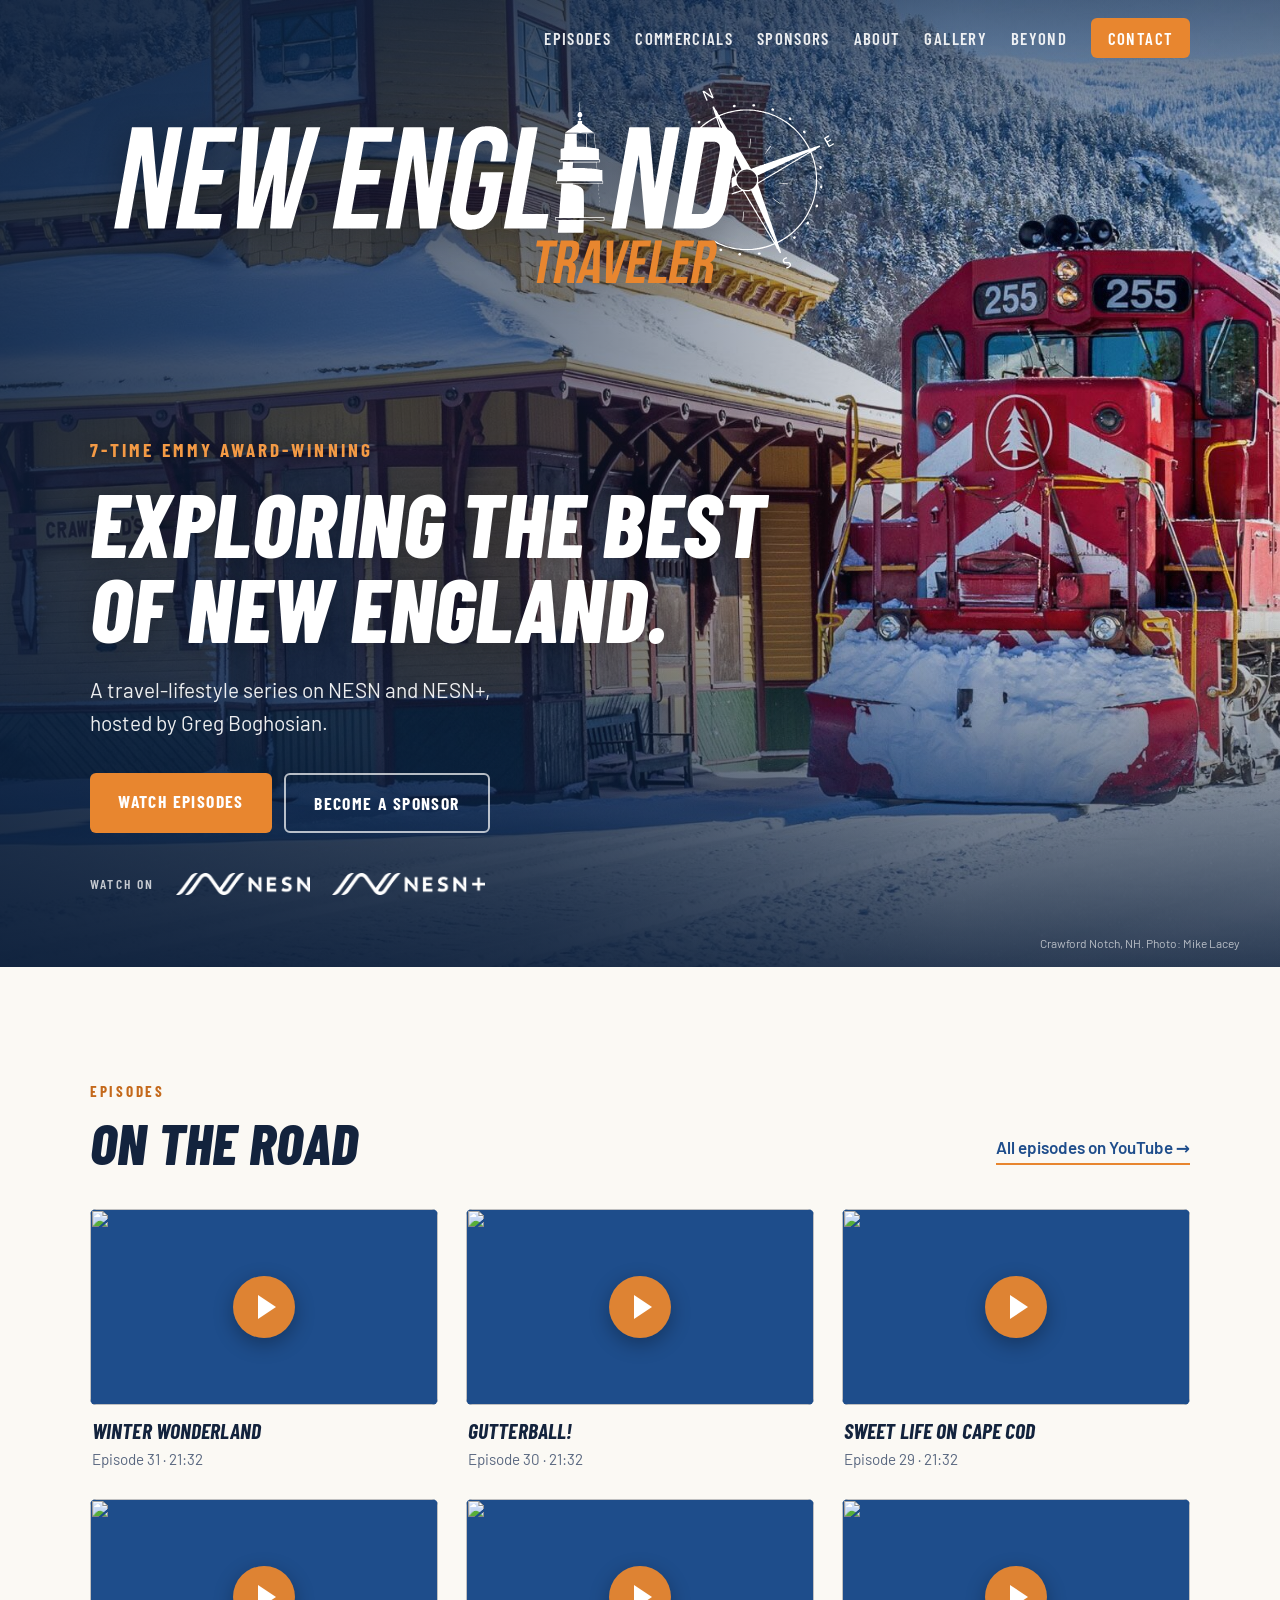
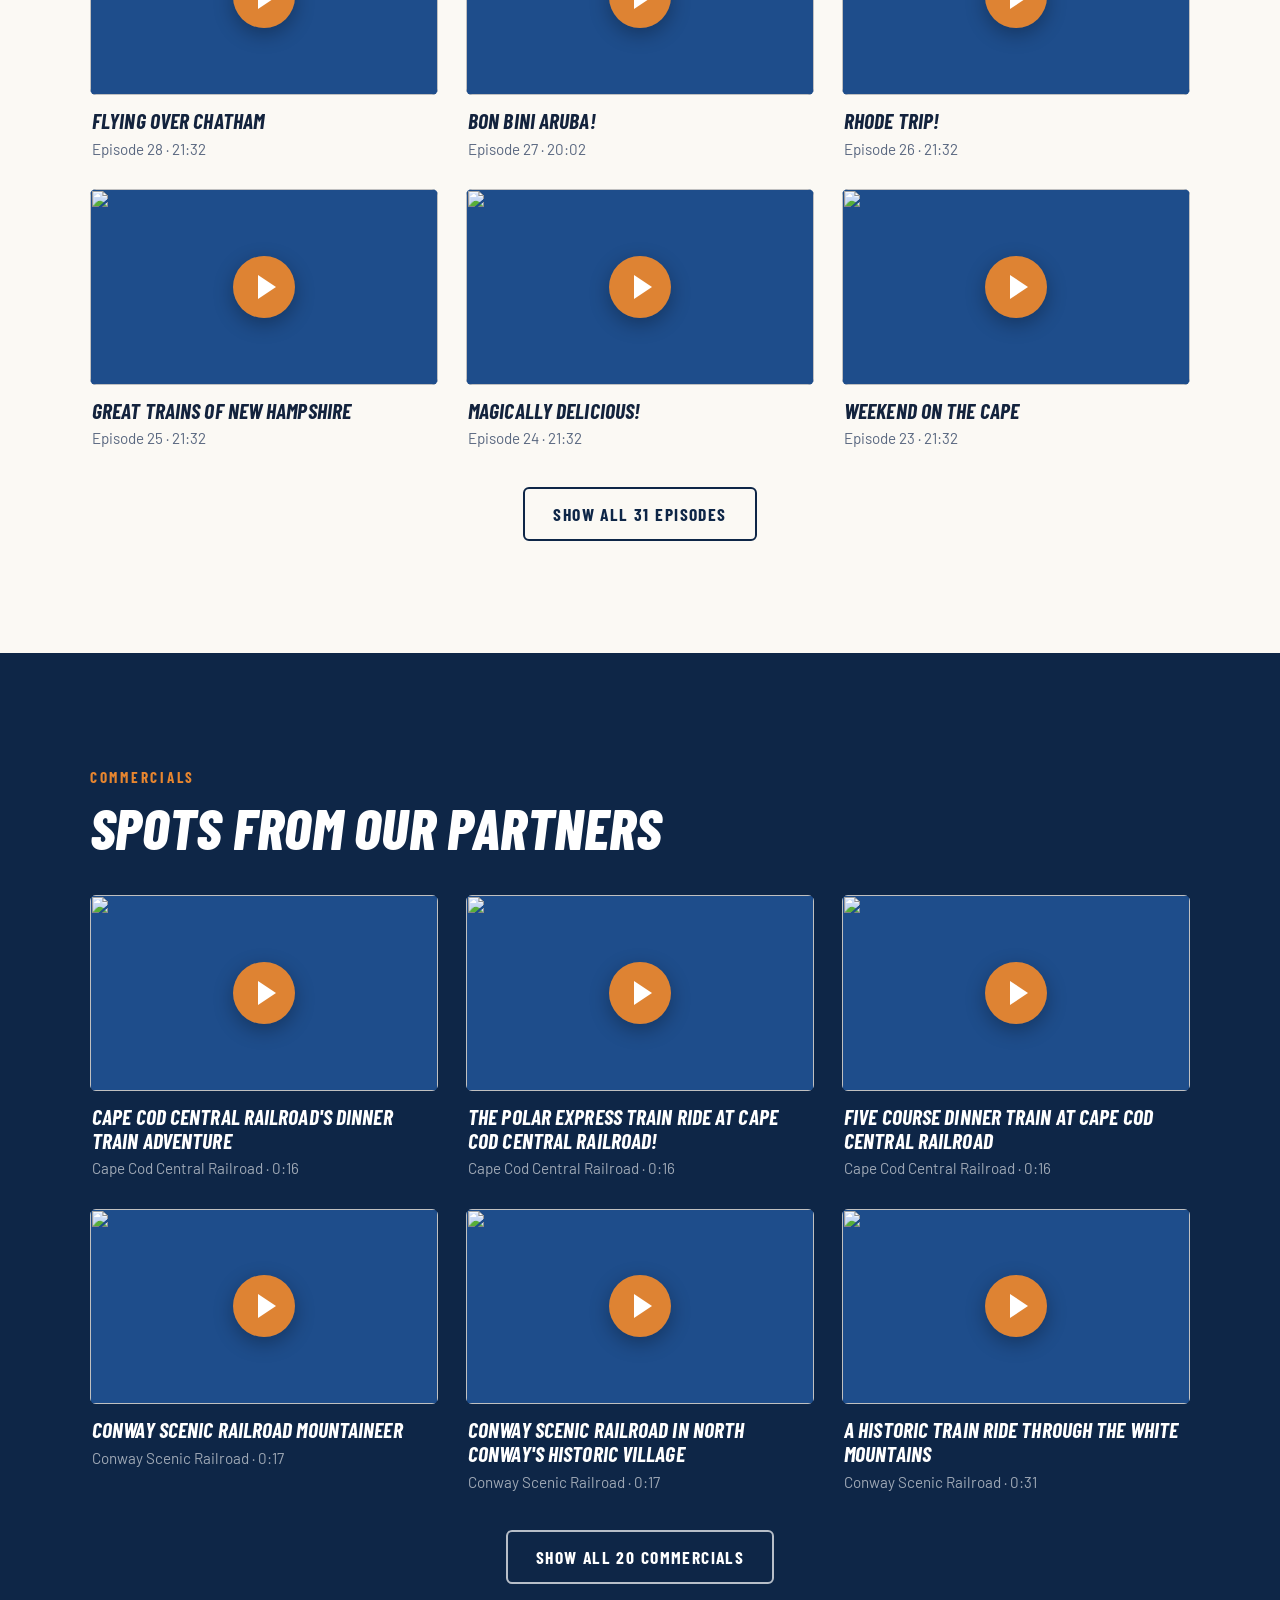
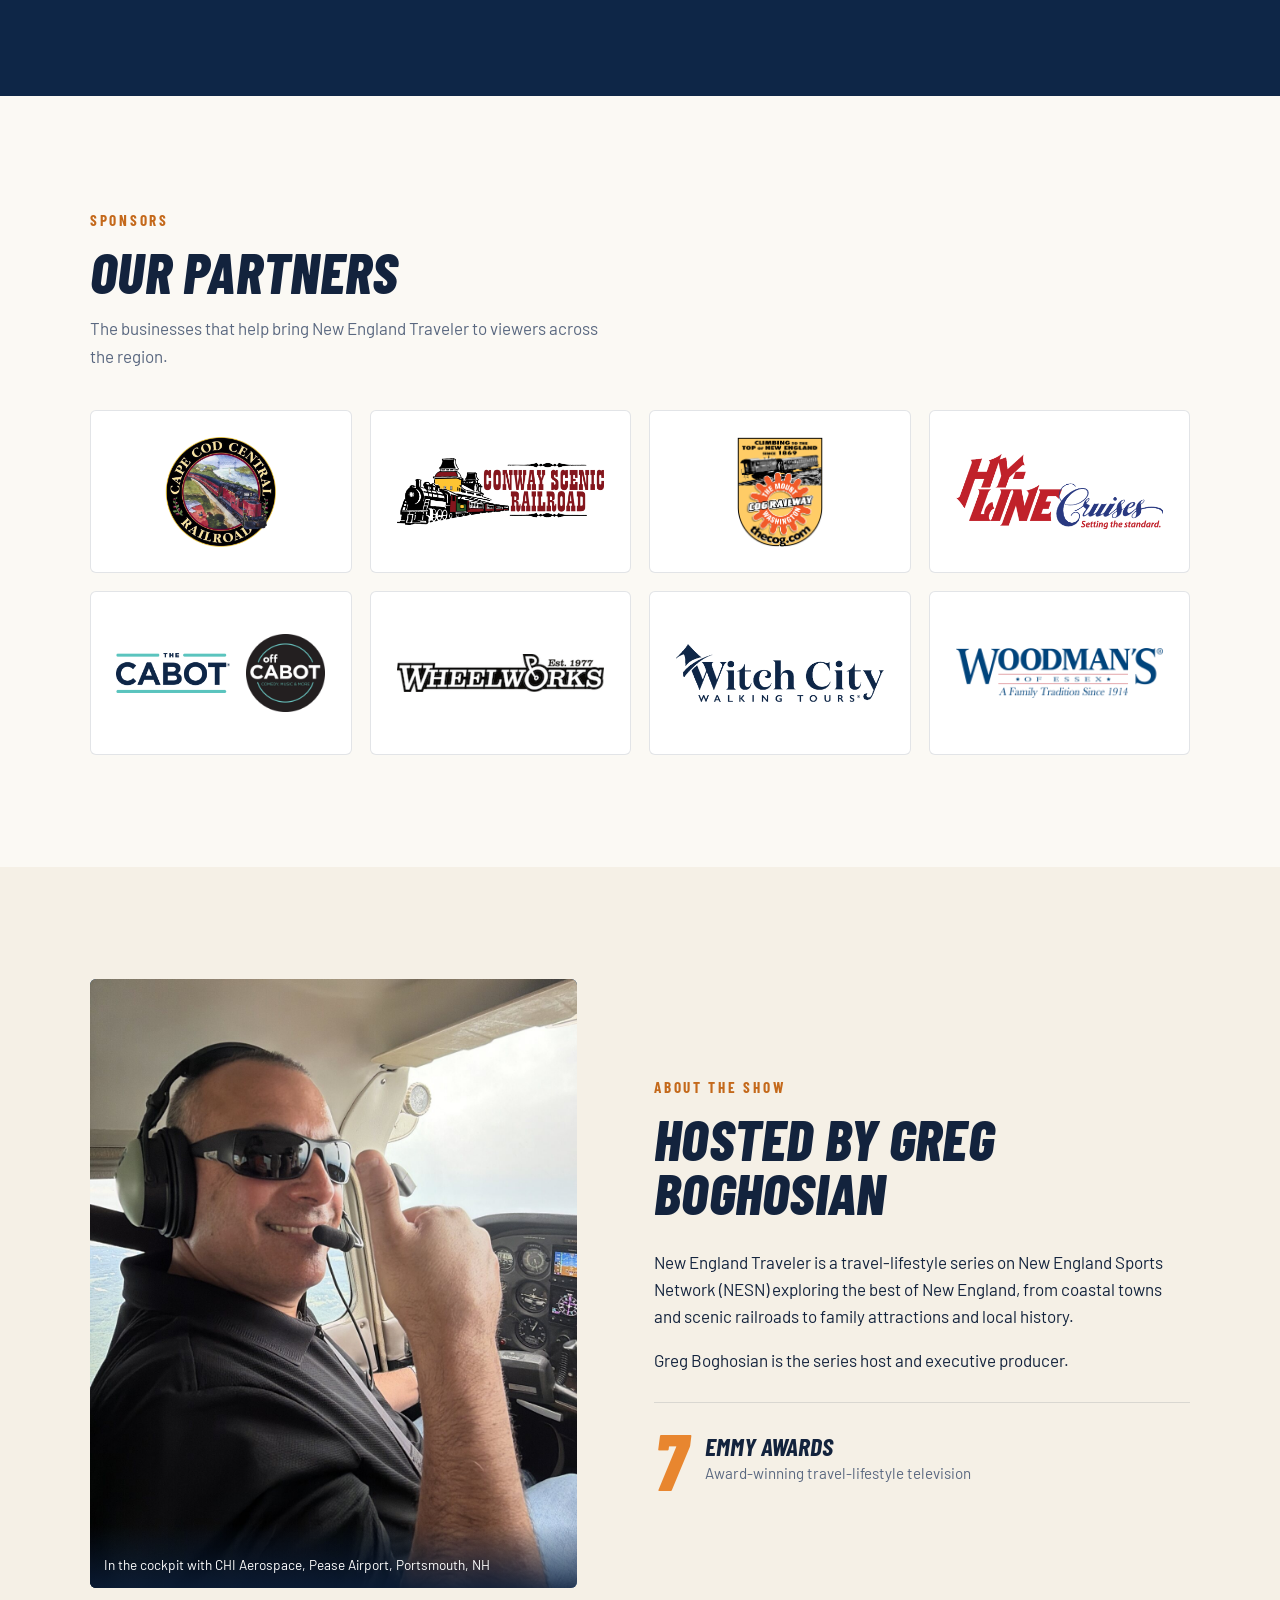
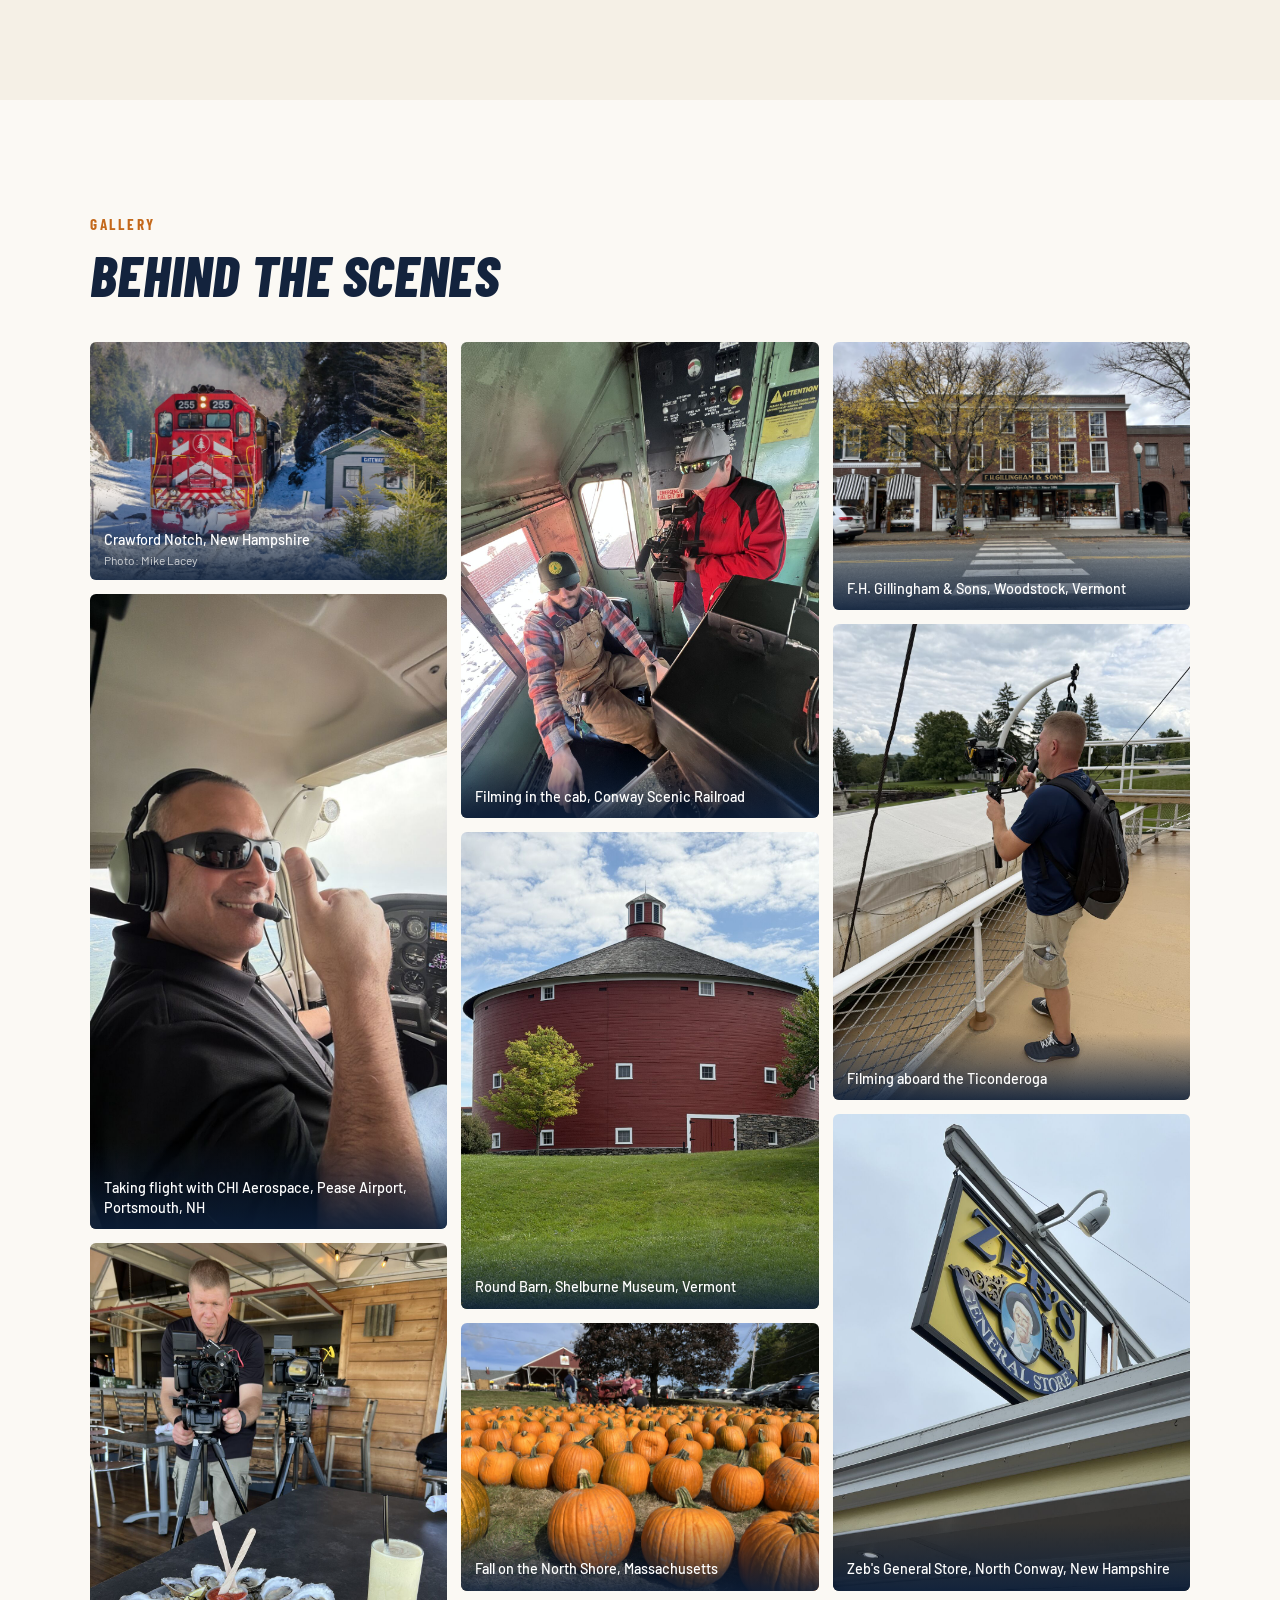
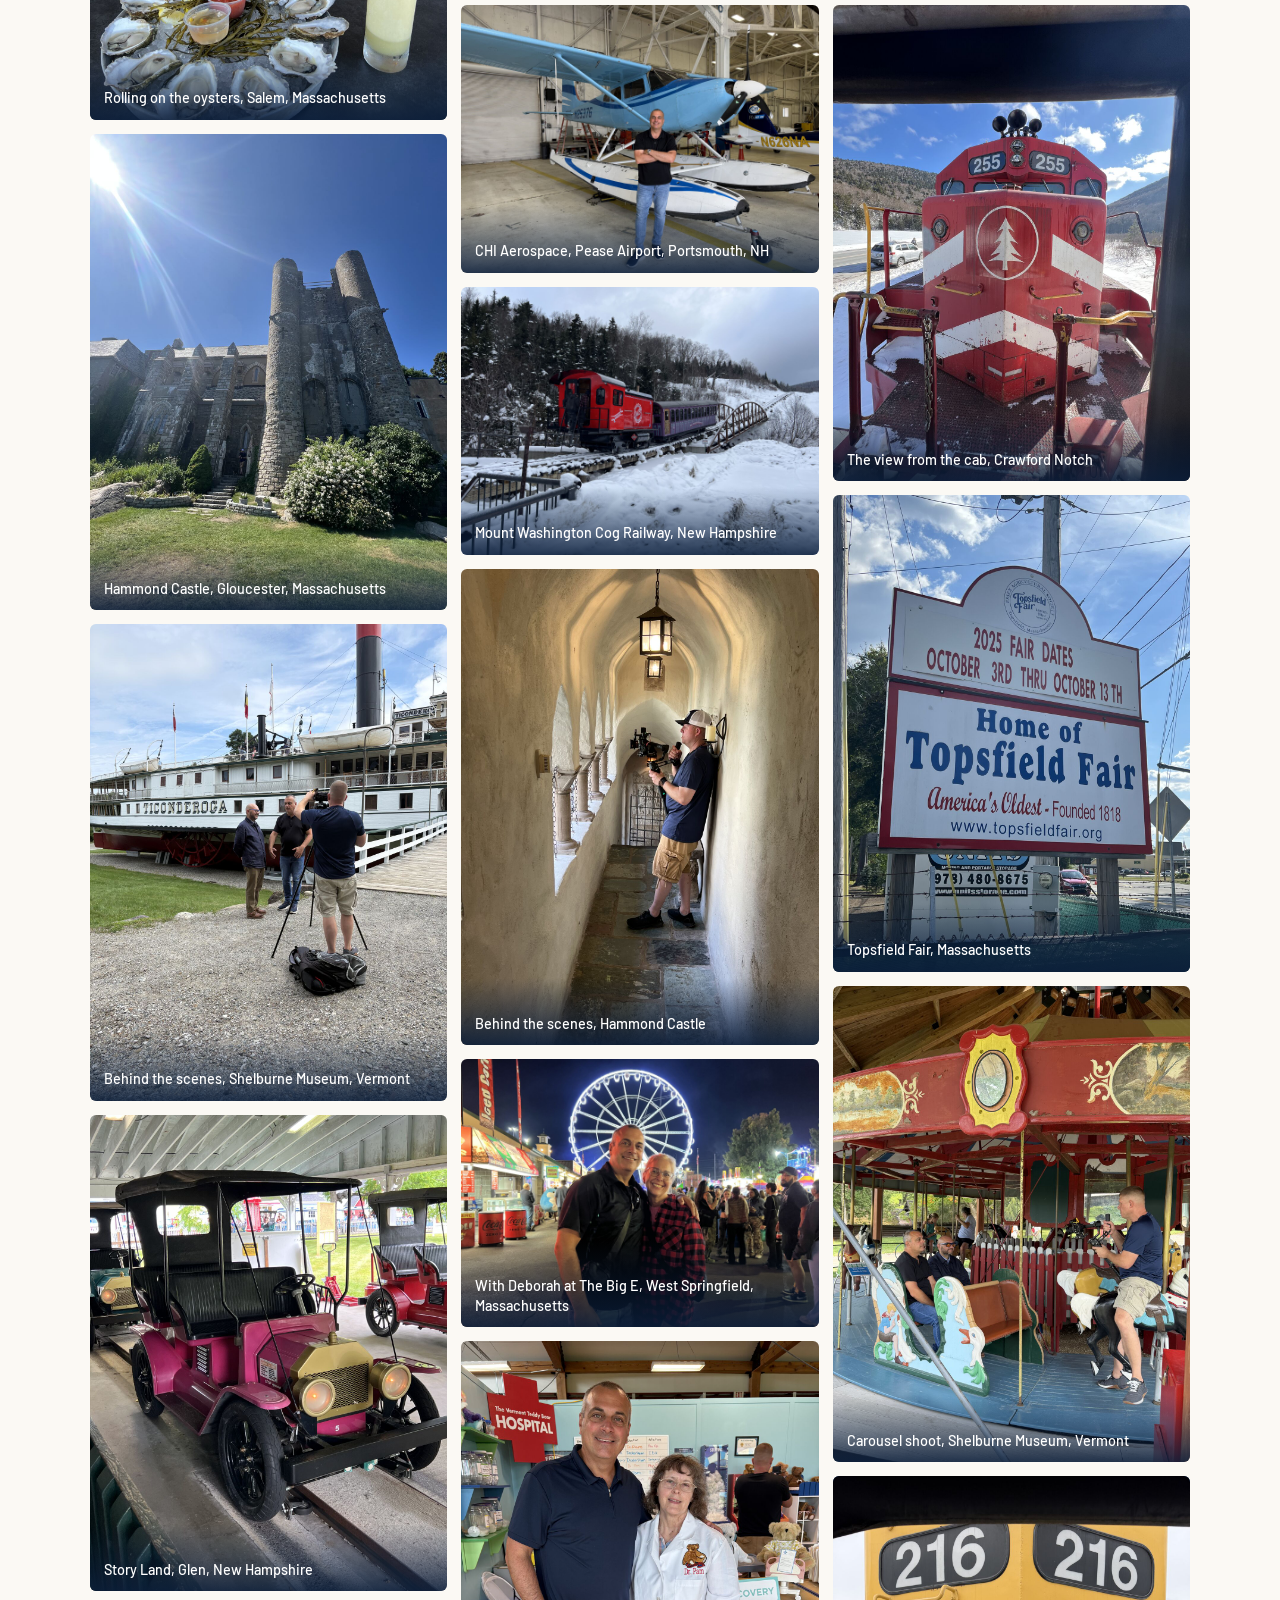
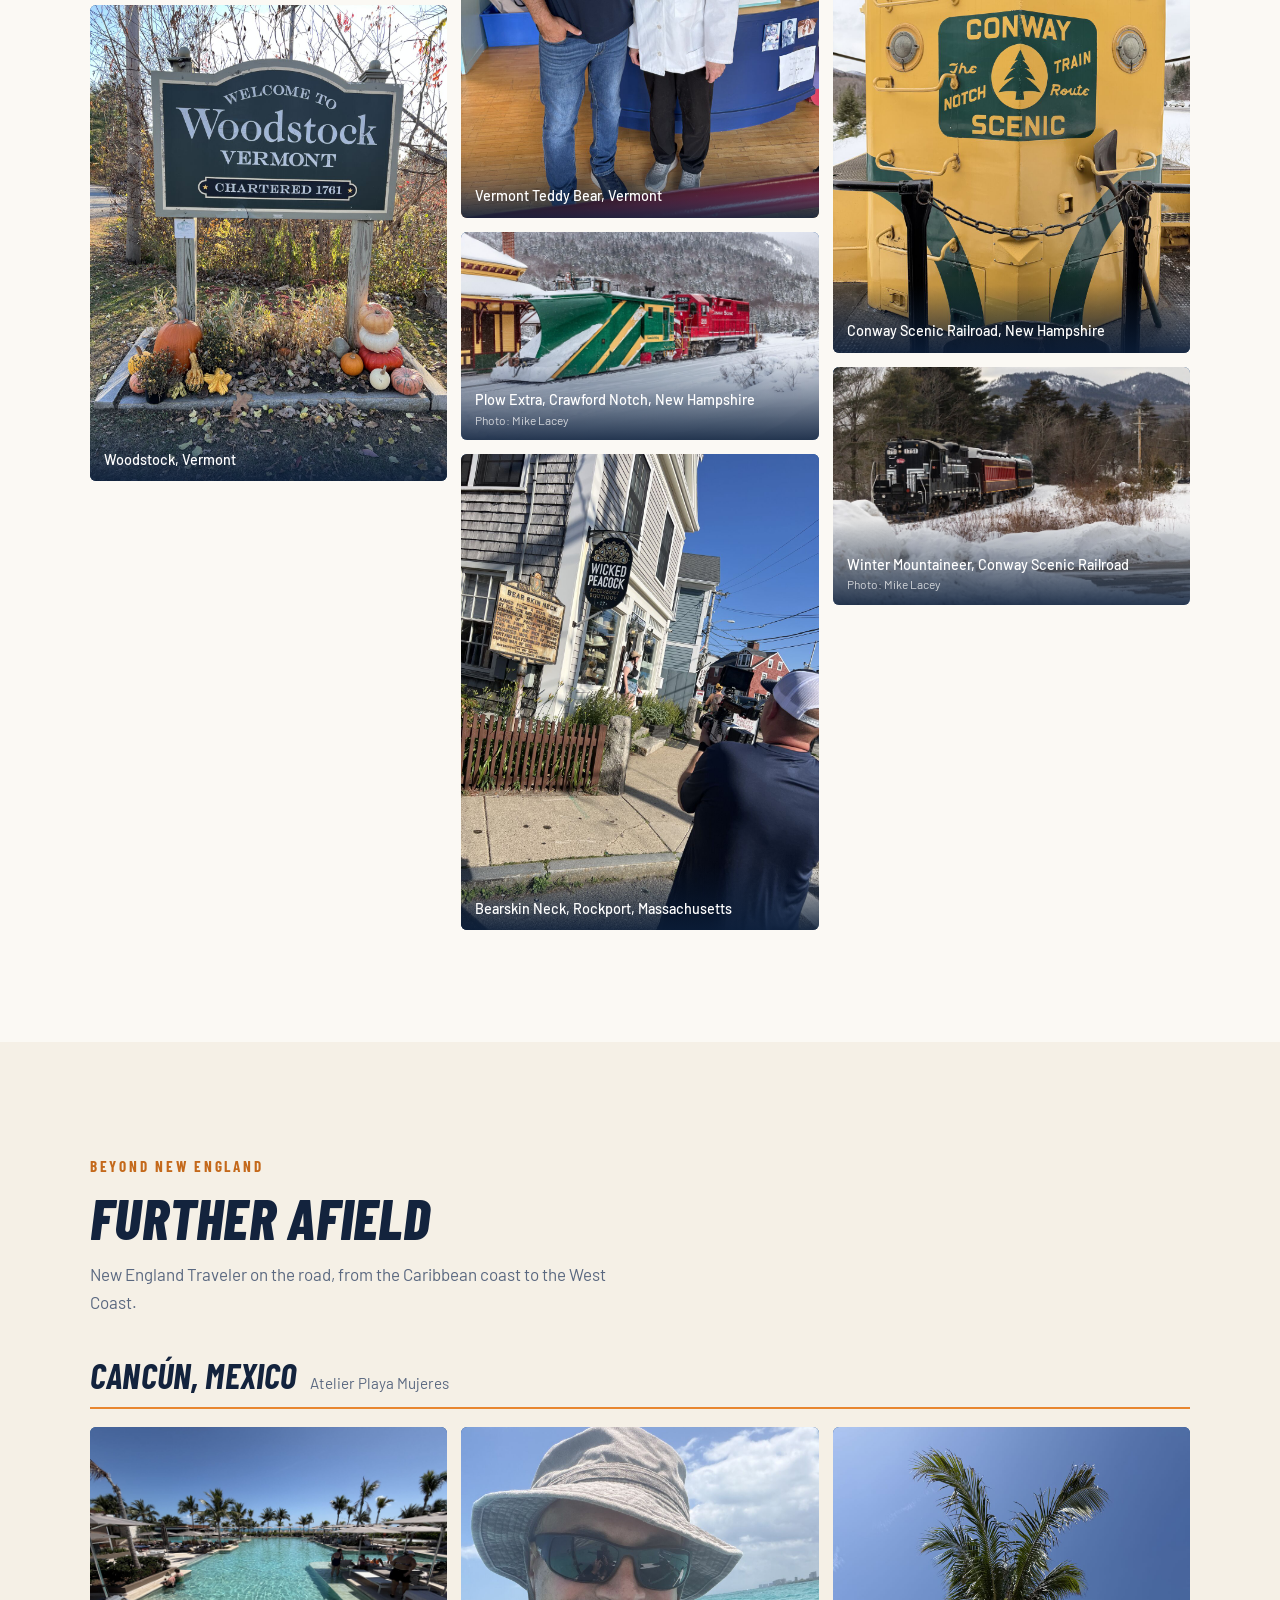
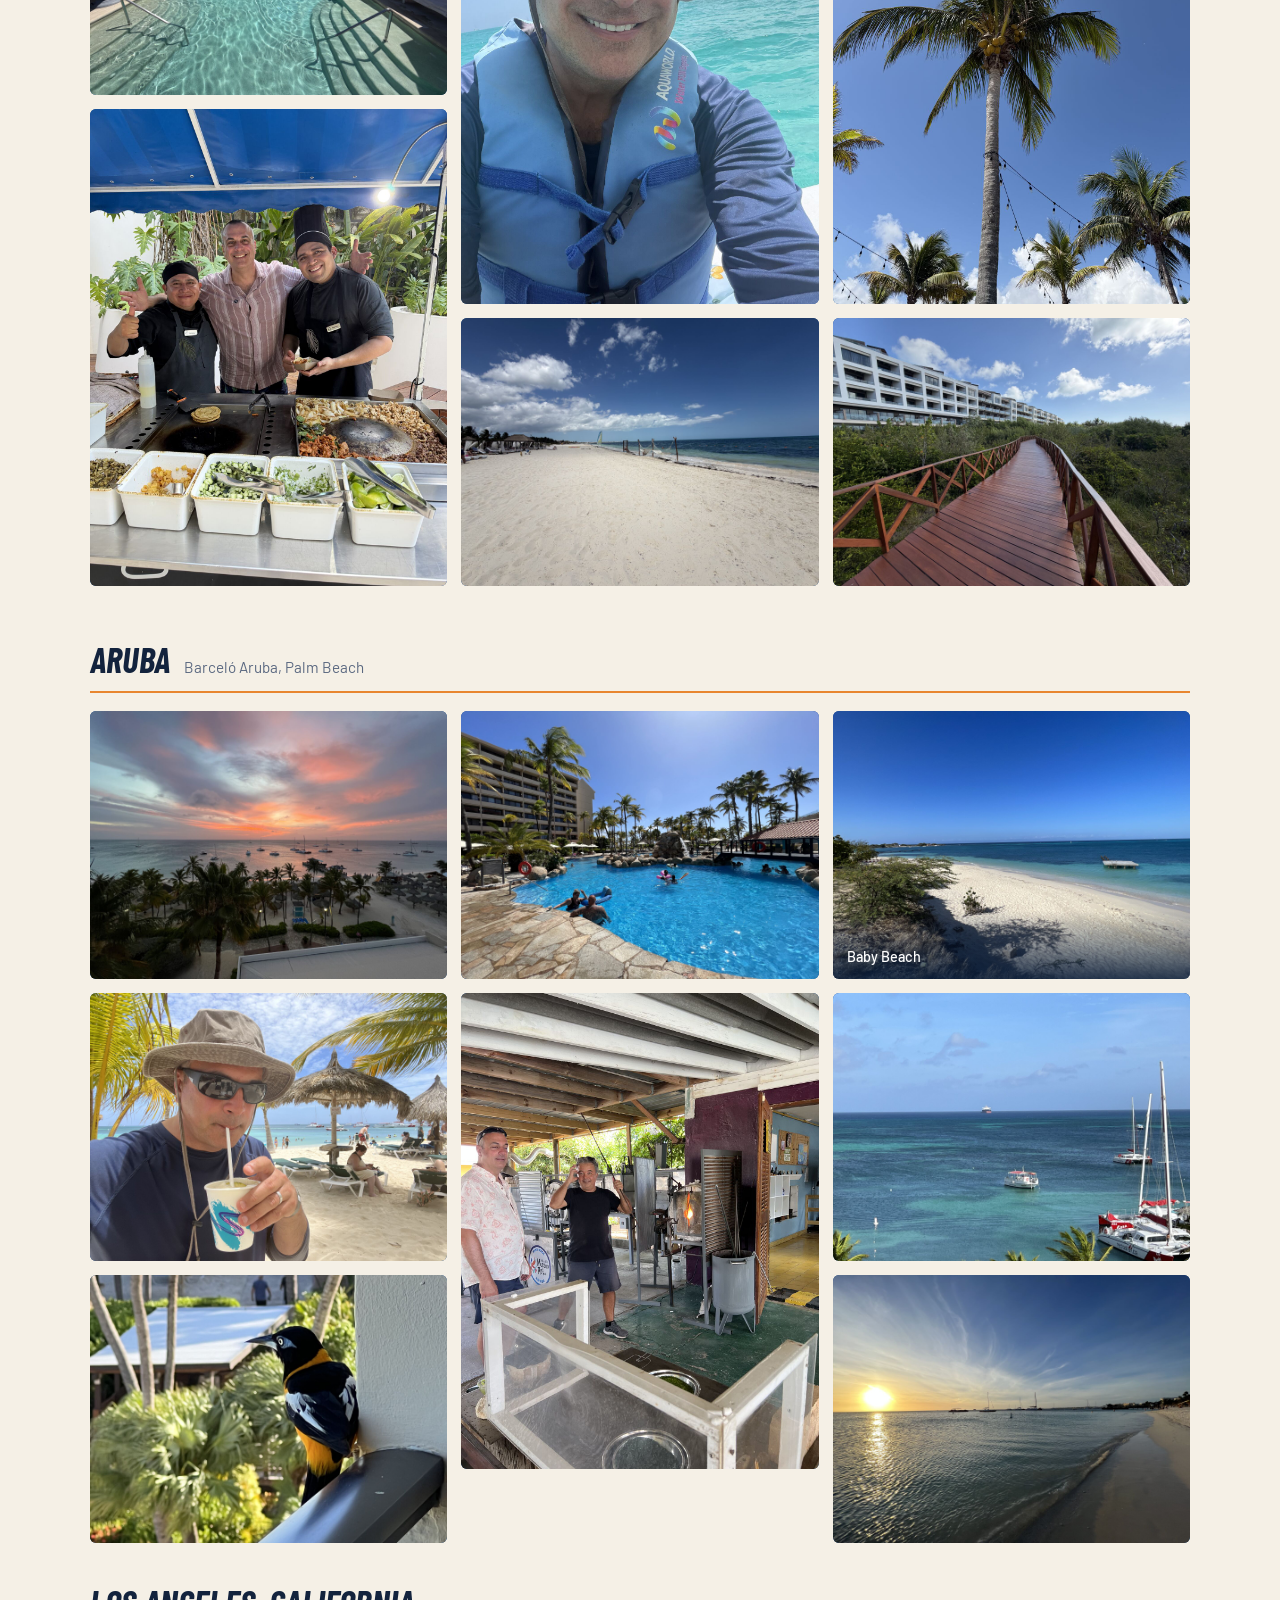
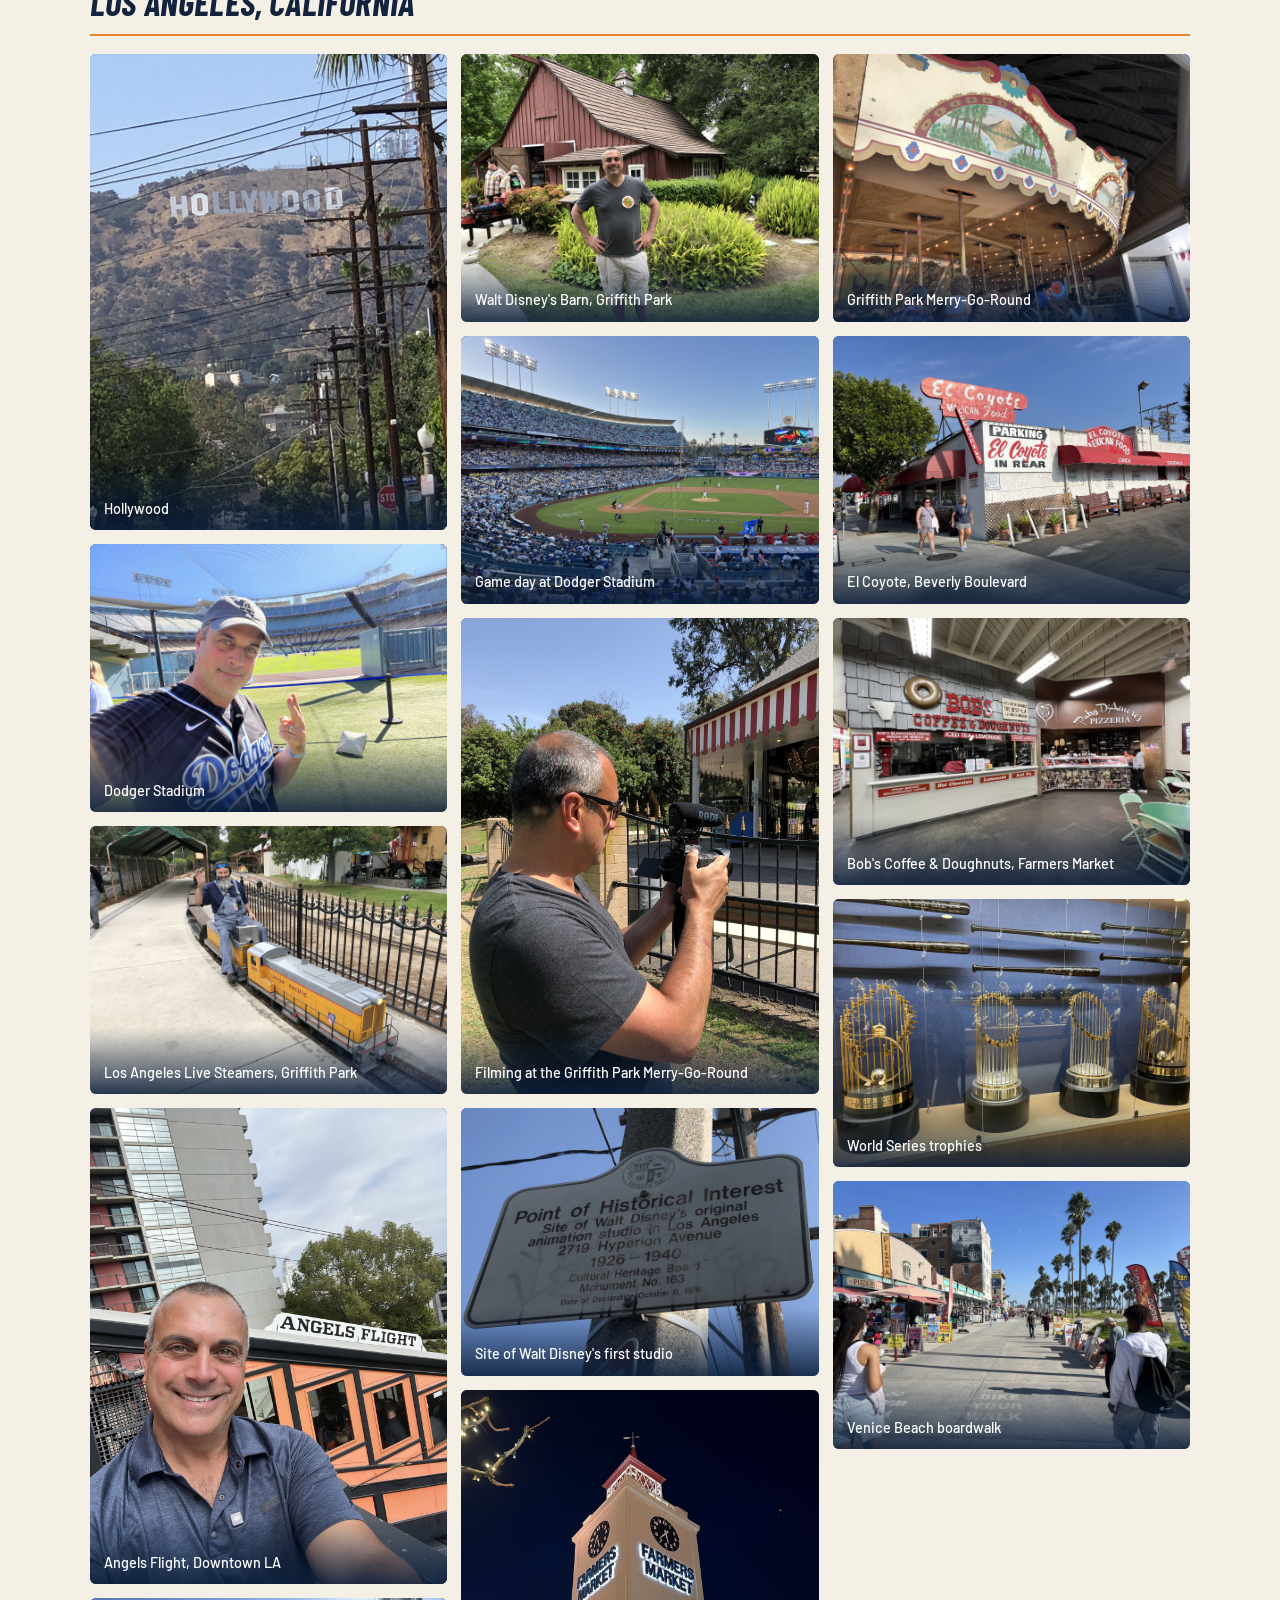
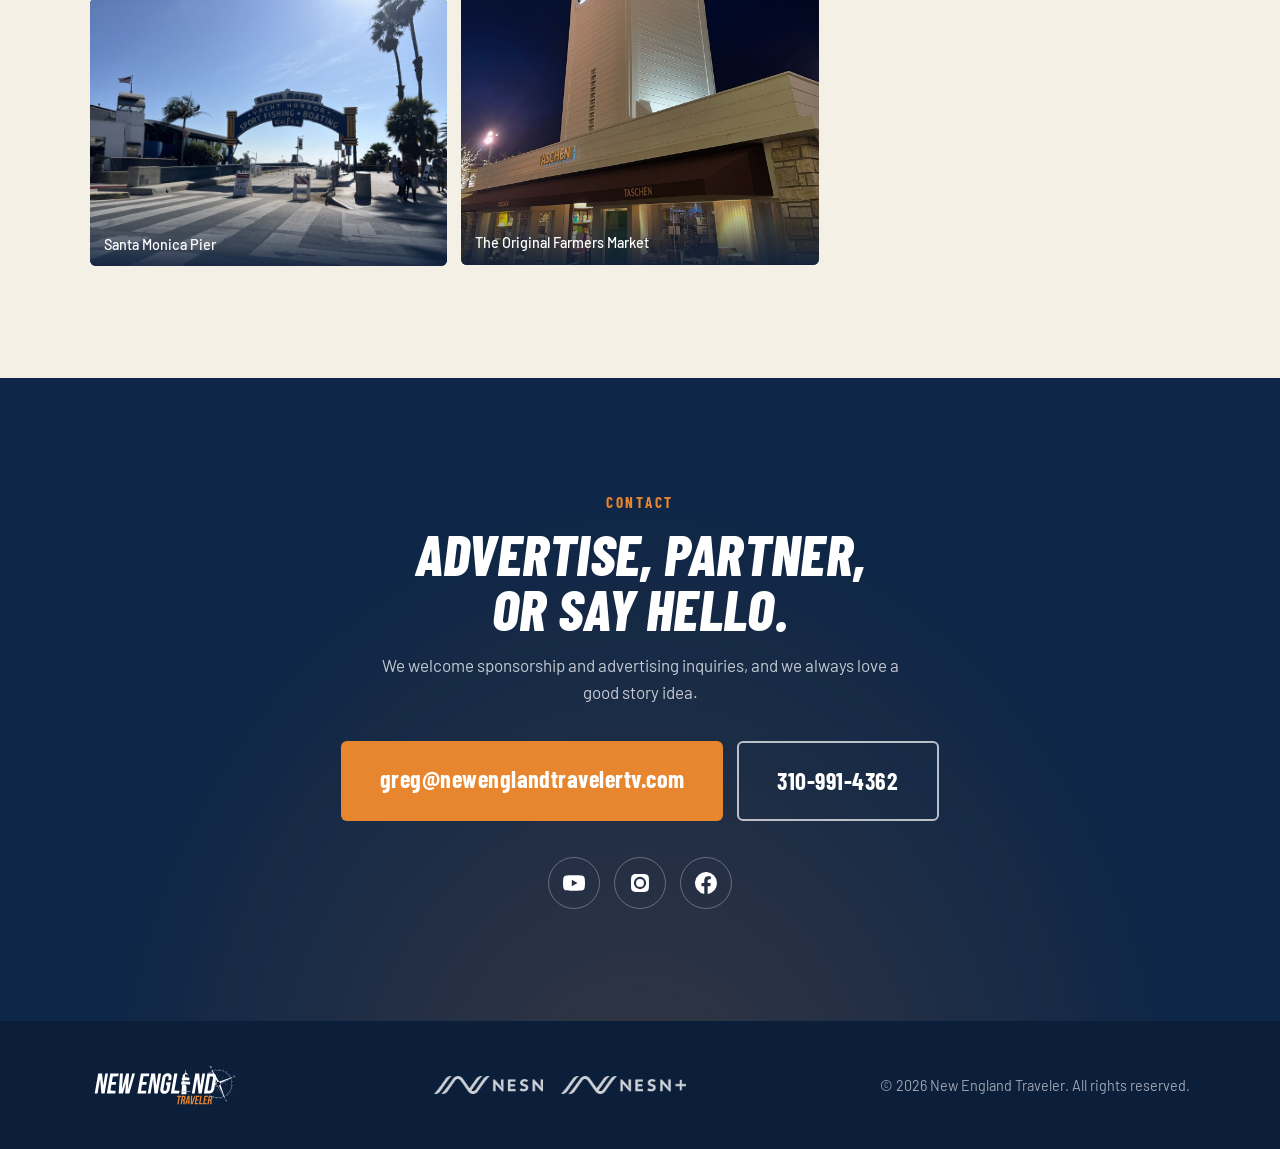
==== index.html @ c2997738 "Contact email: greg@newenglandtravelertv.com" ====
<!doctype html>
<html lang="en">
<head>
<meta charset="utf-8">
<meta name="viewport" content="width=device-width, initial-scale=1">
<title>New England Traveler | Emmy Award-Winning Travel Series on NESN</title>
<meta name="description" content="New England Traveler is a 7-time Emmy Award-winning travel-lifestyle series on NESN and NESN+, hosted by Greg Boghosian, exploring the best of New England.">
<meta property="og:title" content="New England Traveler">
<meta property="og:description" content="7-time Emmy Award-winning travel-lifestyle series on NESN and NESN+.">
<meta property="og:image" content="https://newenglandtravelertv.com/assets/og-image.png">
<meta property="og:url" content="https://newenglandtravelertv.com/">
<link rel="icon" href="assets/favicon.png">
<link rel="preconnect" href="https://fonts.googleapis.com">
<link rel="preconnect" href="https://fonts.gstatic.com" crossorigin>
<link href="https://fonts.googleapis.com/css2?family=Barlow+Condensed:ital,wght@0,600;0,700;1,700;1,800&family=Barlow:wght@400;500;600&display=swap" rel="stylesheet">
<link rel="stylesheet" href="styles.css">
</head>
<body>

<header class="nav" id="top">
  <div class="nav__inner">
    <a href="#top" class="nav__logo" aria-label="New England Traveler home">
      <img src="assets/net-logo-white-orange.svg" alt="New England Traveler" width="756" height="239">
    </a>
    <button class="nav__toggle" aria-label="Open menu" aria-expanded="false" aria-controls="menu">
      <span></span><span></span>
    </button>
    <nav class="nav__menu" id="menu" aria-label="Main">
      <a href="#episodes">Episodes</a>
      <a href="#commercials">Commercials</a>
      <a href="#sponsors">Sponsors</a>
      <a href="#about">About</a>
      <a href="#gallery">Gallery</a>
      <a href="#beyond">Beyond</a>
      <a href="#contact" class="nav__cta">Contact</a>
    </nav>
  </div>
</header>

<main>
  <!-- HERO: replace the placeholder div with <img src="assets/photos/hero.jpg" alt="..."> when the hero shot arrives -->
  <section class="hero">
    <div class="hero__media">
      <img src="assets/photos/hero-crawford-depot.jpg" alt="Crawford Depot and red locomotive 255 in winter snow, Crawford Notch, New Hampshire" fetchpriority="high">
    </div>
    <p class="hero__credit">Crawford Notch, NH. Photo: Mike Lacey</p>
    <div class="hero__shade"></div>
    <div class="hero__content wrap">
      <p class="eyebrow">7-time Emmy Award-winning</p>
      <h1>Exploring the best <br>of New England.</h1>
      <p class="hero__sub">A travel-lifestyle series on NESN and NESN+, hosted by Greg Boghosian.</p>
      <div class="hero__ctas">
        <a class="btn btn--orange" href="#episodes">Watch episodes</a>
        <a class="btn btn--ghost" href="#contact">Become a sponsor</a>
      </div>
      <div class="hero__networks">
        <span>Watch on</span>
        <img src="assets/nesn-white.png" alt="NESN" height="22">
        <img src="assets/nesnplus-white.png" alt="NESN+" height="22">
      </div>
    </div>
  </section>

  <section class="section" id="episodes">
    <div class="wrap">
      <div class="section__head">
        <p class="eyebrow eyebrow--dark">Episodes</p>
        <h2>On the road</h2>
        <a class="link-arrow" href="https://www.youtube.com/@NewEnglandTravelerTV" target="_blank" rel="noopener">All episodes on YouTube</a>
      </div>
      <div class="grid grid--video" data-videos="episodes"></div>
    </div>
  </section>

  <section class="section section--navy" id="commercials">
    <div class="wrap">
      <div class="section__head">
        <p class="eyebrow">Commercials</p>
        <h2>Spots from our partners</h2>
      </div>
      <div class="grid grid--video" data-videos="commercials"></div>
    </div>
  </section>

  <section class="section" id="sponsors">
    <div class="wrap">
      <div class="section__head">
        <p class="eyebrow eyebrow--dark">Sponsors</p>
        <h2>Our partners</h2>
        <p class="section__lede">The businesses that help bring New England Traveler to viewers across the region.</p>
      </div>
      <div class="sponsors" data-sponsors></div>
    </div>
  </section>

  <section class="section section--cream" id="about">
    <div class="wrap about">
      <figure class="about__photo">
        <img style="object-position: 50% 22%" src="assets/photos/about-greg-cockpit.jpg" alt="Greg Boghosian in a cockpit wearing a headset and sunglasses, giving a thumbs up" loading="lazy">
        <figcaption>In the cockpit with CHI Aerospace, Pease Airport, Portsmouth, NH</figcaption>
      </figure>
      <div class="about__text">
        <p class="eyebrow eyebrow--dark">About the show</p>
        <h2>Hosted by Greg Boghosian</h2>
        <p>New England Traveler is a travel-lifestyle series on New England Sports Network (NESN) exploring the best of New England, from coastal towns and scenic railroads to family attractions and local history.</p>
        <p>Greg Boghosian is the series host and executive producer.</p>
        <div class="emmy">
          <div class="emmy__num">7</div>
          <div class="emmy__txt"><strong>Emmy Awards</strong><span>Award-winning travel-lifestyle television</span></div>
        </div>
      </div>
    </div>
  </section>

  <section class="section" id="gallery">
    <div class="wrap">
      <div class="section__head">
        <p class="eyebrow eyebrow--dark">Gallery</p>
        <h2>Behind the scenes</h2>
      </div>
      <div class="gallery" data-gallery></div>
    </div>
  </section>

  <section class="section section--cream" id="beyond">
    <div class="wrap">
      <div class="section__head">
        <p class="eyebrow eyebrow--dark">Beyond New England</p>
        <h2>Further afield</h2>
        <p class="section__lede">New England Traveler on the road, from the Caribbean coast to the West Coast.</p>
      </div>
      <div data-beyond></div>
    </div>
  </section>

  <section class="section section--navy contact" id="contact">
    <div class="wrap contact__inner">
      <p class="eyebrow">Contact</p>
      <h2>Advertise, partner, or say hello.</h2>
      <p class="section__lede">We welcome sponsorship and advertising inquiries, and we always love a good story idea.</p>
      <div class="contact__actions">
        <a class="btn btn--orange btn--lg" href="mailto:greg@newenglandtravelertv.com">greg@newenglandtravelertv.com</a>
        <a class="btn btn--ghost btn--lg" href="tel:+13109914362">310-991-4362</a>
      </div>
      <div class="socials">
        <a href="https://www.youtube.com/@NewEnglandTravelerTV" target="_blank" rel="noopener" aria-label="YouTube">
          <svg viewBox="0 0 24 24" aria-hidden="true"><path d="M23.5 6.2a3 3 0 0 0-2.1-2.1C19.5 3.6 12 3.6 12 3.6s-7.5 0-9.4.5A3 3 0 0 0 .5 6.2 31 31 0 0 0 0 12a31 31 0 0 0 .5 5.8 3 3 0 0 0 2.1 2.1c1.9.5 9.4.5 9.4.5s7.5 0 9.4-.5a3 3 0 0 0 2.1-2.1A31 31 0 0 0 24 12a31 31 0 0 0-.5-5.8zM9.6 15.6V8.4l6.2 3.6-6.2 3.6z"/></svg>
        </a>
        <a href="https://www.instagram.com/newenglandtravelertv/" target="_blank" rel="noopener" aria-label="Instagram">
          <svg viewBox="0 0 24 24" aria-hidden="true"><path d="M12 2.2c3.2 0 3.6 0 4.8.1 1.2.1 1.8.2 2.2.4.6.2 1 .5 1.4.9.4.4.7.8.9 1.4.2.4.4 1 .4 2.2.1 1.3.1 1.6.1 4.8s0 3.6-.1 4.8c-.1 1.2-.2 1.8-.4 2.2-.2.6-.5 1-.9 1.4-.4.4-.8.7-1.4.9-.4.2-1 .4-2.2.4-1.3.1-1.6.1-4.8.1s-3.6 0-4.8-.1c-1.2-.1-1.8-.2-2.2-.4-.6-.2-1-.5-1.4-.9-.4-.4-.7-.8-.9-1.4-.2-.4-.4-1-.4-2.2C2.2 15.6 2.2 15.2 2.2 12s0-3.6.1-4.8c.1-1.2.2-1.8.4-2.2.2-.6.5-1 .9-1.4.4-.4.8-.7 1.4-.9.4-.2 1-.4 2.2-.4C8.4 2.2 8.8 2.2 12 2.2zm0 3.1a6.7 6.7 0 1 0 0 13.4 6.7 6.7 0 0 0 0-13.4zm0 11a4.3 4.3 0 1 1 0-8.6 4.3 4.3 0 0 1 0 8.6zm6.9-11.3a1.6 1.6 0 1 1-3.1 0 1.6 1.6 0 0 1 3.1 0z"/></svg>
        </a>
        <a href="https://www.facebook.com/NewEnglandTravelerTV" target="_blank" rel="noopener" aria-label="Facebook">
          <svg viewBox="0 0 24 24" aria-hidden="true"><path d="M24 12a12 12 0 1 0-13.9 11.9v-8.4H7.1V12h3V9.4c0-3 1.8-4.7 4.5-4.7 1.3 0 2.7.2 2.7.2v3h-1.5c-1.5 0-2 .9-2 1.9V12h3.4l-.5 3.5h-2.9v8.4A12 12 0 0 0 24 12z"/></svg>
        </a>
      </div>
    </div>
  </section>
</main>

<footer class="footer">
  <div class="wrap footer__inner">
    <img src="assets/net-logo-white-orange.svg" alt="New England Traveler" class="footer__logo" width="756" height="239">
    <div class="footer__nets">
      <img src="assets/nesn-white.png" alt="NESN" height="18">
      <img src="assets/nesnplus-white.png" alt="NESN+" height="18">
    </div>
    <p>&copy; <span id="yr">2026</span> New England Traveler. All rights reserved.</p>
  </div>
</footer>

<div class="lightbox" hidden role="dialog" aria-modal="true" aria-label="Photo viewer">
  <button class="lightbox__close" aria-label="Close photo">&times;</button>
  <figure><img alt=""><figcaption></figcaption></figure>
</div>

<script src="content.js"></script>
<script src="main.js"></script>
</body>
</html>
---- styles.css ----
:root {
  --navy-900: #0b1e3a;
  --navy-800: #0e2647;
  --ocean: #1e4d8b;
  --ocean-2: #2a5f9e;
  --orange: #e8862f;
  --orange-hi: #f39a45;
  --cream: #f5f0e6;
  --paper: #fbf9f4;
  --ink: #13233d;
  --muted: #5a6880;
  --line: rgba(19, 35, 61, .12);
  --radius: 6px;
  --display: "Barlow Condensed", "Arial Narrow", sans-serif;
  --body: "Barlow", system-ui, -apple-system, "Segoe UI", sans-serif;
  --wrap: 1180px;
  --pad: clamp(20px, 4vw, 40px);
}

*, *::before, *::after { box-sizing: border-box; }
html { scroll-behavior: smooth; scroll-padding-top: 100px; -webkit-text-size-adjust: 100%; }
body { margin: 0; font-family: var(--body); font-size: 17px; line-height: 1.6; color: var(--ink); background: var(--paper); -webkit-font-smoothing: antialiased; }
img { display: block; max-width: 100%; height: auto; }
a { color: inherit; }
h1, h2, h3 { font-family: var(--display); font-weight: 800; font-style: italic; text-transform: uppercase; line-height: .95; letter-spacing: .005em; margin: 0; }
h2 { font-size: clamp(2.2rem, 4.6vw, 3.6rem); }
h3 { font-size: 1.35rem; font-weight: 700; line-height: 1.1; }
p { margin: 0 0 1em; }
.wrap { max-width: var(--wrap); margin: 0 auto; padding: 0 var(--pad); }
:focus-visible { outline: 3px solid var(--orange); outline-offset: 3px; }

.eyebrow { font-family: var(--display); font-weight: 700; font-size: .95rem; letter-spacing: .18em; text-transform: uppercase; color: var(--orange); margin: 0 0 .7rem; }
.eyebrow--dark { color: #c4691b; }

/* Placeholders */
.ph { position: relative; background:
  linear-gradient(160deg, rgba(30,77,139,.85), rgba(11,30,58,.95)),
  repeating-linear-gradient(135deg, rgba(255,255,255,.04) 0 14px, transparent 14px 28px);
  background-color: var(--ocean); display: grid; place-items: center; overflow: hidden; }
.ph__label { font-family: var(--display); font-weight: 600; letter-spacing: .14em; text-transform: uppercase; font-size: .85rem; color: rgba(255,255,255,.7); border: 1px dashed rgba(255,255,255,.35); padding: .45em .9em; border-radius: 3px; }

/* Nav */
.nav { position: fixed; inset: 0 0 auto 0; z-index: 50; transition: background .25s, box-shadow .25s; }
.nav.is-solid { background: rgba(11, 30, 58, .96); box-shadow: 0 1px 0 rgba(255,255,255,.06); }
.nav__inner { max-width: var(--wrap); margin: 0 auto; padding: 18px var(--pad); display: flex; align-items: center; justify-content: space-between; gap: 24px; }
.nav__logo { display: block; flex-shrink: 0; }
.nav__logo img { width: clamp(253px, 25vw, 334px); height: auto; filter: drop-shadow(0 4px 18px rgba(0,0,0,.35)); }
.nav__inner { position: relative; }
@media (min-width: 1161px) {
  /* Top of page: big title-card logo hangs below the menu into the hero */
  .nav:not(.is-solid) .nav__inner { justify-content: flex-end; min-height: 76px; }
  .nav:not(.is-solid) .nav__logo { position: absolute; left: var(--pad); top: 64px; }
  .nav:not(.is-solid) .nav__logo img { width: clamp(644px, 60vw, 805px); }
}
.nav__menu { display: flex; align-items: center; gap: 24px; flex-shrink: 0; }
.nav__menu a { font-family: var(--display); font-weight: 600; font-size: 1.05rem; letter-spacing: .08em; text-transform: uppercase; color: #fff; text-decoration: none; opacity: .9; }
.nav__menu a:hover { opacity: 1; color: var(--orange-hi); }
.nav__menu .nav__cta { background: var(--orange); color: #fff; padding: .4em 1em; border-radius: var(--radius); opacity: 1; }
.nav__menu .nav__cta:hover { background: var(--orange-hi); color: #fff; }
.nav__toggle { display: none; background: none; border: 0; width: 44px; height: 44px; padding: 10px; cursor: pointer; }
.nav__toggle span { display: block; height: 2px; background: #fff; margin: 6px 0; }

@media (max-width: 1160px) {
  .nav__logo img { width: min(78vw, 506px); }
  .nav.is-solid .nav__logo img { width: 218px; }
  .nav:not(.is-solid) .nav__menu { margin-top: 0; }
  .nav__menu.is-open { top: 100%; }
  .nav:has(.nav__menu.is-open) { background: rgba(11, 30, 58, .98); }
  .nav__toggle { display: block; }
  .nav__menu { position: absolute; top: 100%; left: 0; right: 0; flex-direction: column; align-items: stretch; gap: 0; background: var(--navy-900); padding: 8px var(--pad) 20px; display: none; }
  .nav__menu.is-open { display: flex; }
  .nav__menu a { padding: 14px 0; border-bottom: 1px solid rgba(255,255,255,.08); }
  .nav__menu .nav__cta { margin-top: 14px; text-align: center; padding: 12px; border: 0; }
}

/* Buttons */
.btn { display: inline-block; font-family: var(--display); font-weight: 700; font-size: 1.1rem; letter-spacing: .08em; text-transform: uppercase; text-decoration: none; padding: .8em 1.6em; border-radius: var(--radius); transition: background .2s, color .2s, border-color .2s; }
.btn--orange { background: var(--orange); color: #fff; }
.btn--orange:hover { background: var(--orange-hi); }
.btn--ghost { border: 2px solid rgba(255,255,255,.7); color: #fff; }
.btn--ghost:hover { border-color: #fff; background: rgba(255,255,255,.08); }
.btn--lg { font-size: clamp(1.1rem, 2.6vw, 1.5rem); text-transform: none; letter-spacing: .02em; }

/* Hero */
.hero { position: relative; min-height: max(min(96vh, 900px), 640px); display: flex; align-items: flex-end; color: #fff; overflow: hidden; background: var(--navy-900); }
.hero__media { position: absolute; inset: 0; }
.hero__media img { width: 100%; height: 100%; object-fit: cover; }
.ph--hero .ph__label { position: absolute; top: 46%; right: max(var(--pad), calc((100vw - var(--wrap)) / 2 + var(--pad))); }
@media (max-width: 760px) { .ph--hero .ph__label { top: 128px; right: auto; left: var(--pad); } .hero h1 br { display: none; } }
.hero__shade { position: absolute; inset: 0; background: linear-gradient(90deg, rgba(11,30,58,.82) 0%, rgba(11,30,58,.55) 42%, rgba(11,30,58,.05) 75%), linear-gradient(180deg, rgba(11,30,58,.6) 0%, rgba(11,30,58,0) 28%, rgba(11,30,58,0) 60%, rgba(11,30,58,.85) 100%); }
.hero__content { position: relative; width: 100%; padding-top: 220px; padding-bottom: clamp(48px, 8vh, 88px); }
.hero h1 { font-size: clamp(2.55rem, 7.2vw, 5.6rem); margin-bottom: .25em; text-shadow: 0 2px 24px rgba(0,0,0,.25); }
.hero__sub { font-size: clamp(1.05rem, 1.8vw, 1.3rem); max-width: 36ch; opacity: .92; margin-bottom: 1.6em; }
.hero__ctas { display: flex; flex-wrap: wrap; gap: 12px; margin-bottom: 40px; }
.hero__networks { display: flex; align-items: center; gap: 22px; flex-wrap: wrap; }
.hero__networks span { font-family: var(--display); font-weight: 600; letter-spacing: .16em; text-transform: uppercase; font-size: .85rem; opacity: .75; }
.hero__networks img { height: 22px; width: auto; }

/* Sections */
.section { padding: clamp(64px, 10vw, 112px) 0; }
.section--navy { background: var(--navy-800); color: #fff; }
.section--cream { background: var(--cream); }
.section__head { margin-bottom: 40px; position: relative; }
.section__lede { max-width: 52ch; color: var(--muted); margin-top: 1em; }
.section--navy .section__lede { color: rgba(255,255,255,.75); }
.link-arrow { display: inline-block; margin-top: 18px; font-weight: 600; color: var(--ocean); text-decoration: none; border-bottom: 2px solid var(--orange); padding-bottom: 2px; }
.link-arrow::after { content: " \2192"; }
@media (min-width: 760px) { .link-arrow { position: absolute; right: 0; bottom: 4px; margin: 0; } }

/* Video grid */
.grid--video { display: grid; grid-template-columns: repeat(auto-fill, minmax(300px, 1fr)); gap: 28px; }
.vcard { text-decoration: none; color: inherit; display: block; }
.vcard__thumb { position: relative; aspect-ratio: 16 / 9; border-radius: var(--radius); overflow: hidden; background: var(--ocean); }
.vcard__thumb img { width: 100%; height: 100%; object-fit: cover; transition: transform .4s; }
a.vcard:hover .vcard__thumb img { transform: scale(1.04); }
.play { position: absolute; left: 50%; top: 50%; width: 62px; height: 62px; margin: -31px 0 0 -31px; border-radius: 50%; background: rgba(232,134,47,.95); box-shadow: 0 6px 20px rgba(0,0,0,.3); }
.play::after { content: ""; position: absolute; left: 25px; top: 19px; border-left: 18px solid #fff; border-top: 12px solid transparent; border-bottom: 12px solid transparent; }
.vcard--ph .play { background: rgba(255,255,255,.18); box-shadow: none; }
.vcard__meta { padding: 14px 2px 0; }
.vcard__meta p { margin: 4px 0 0; color: var(--muted); font-size: .95rem; }
.section--navy .vcard__meta p { color: rgba(255,255,255,.6); }
.section--navy .vcard__thumb.ph { background-color: var(--ocean-2); }

/* Sponsors */
.sponsors { display: grid; grid-template-columns: repeat(auto-fill, minmax(230px, 1fr)); gap: 18px; }
.sponsor { min-width: 0; aspect-ratio: 16 / 10; display: grid; place-items: center; padding: 22px 26px; background: #fff; border: 1px solid var(--line); border-radius: var(--radius); text-decoration: none; transition: border-color .2s, transform .2s; }
a.sponsor:hover { border-color: var(--orange); transform: translateY(-2px); }
.sponsor img { max-height: 110px; max-width: 100%; width: auto; height: auto; object-fit: contain; }
.sponsor__pair { display: flex; align-items: center; justify-content: center; gap: 16px; width: 100%; }
.sponsor__pair img { max-width: 55%; max-height: 90px; }
.sponsor__pair img + img { max-width: 38%; }
.sr-only { position: absolute; width: 1px; height: 1px; overflow: hidden; clip: rect(0 0 0 0); white-space: nowrap; }
@media (max-width: 560px) { .sponsors { grid-template-columns: repeat(2, minmax(0, 1fr)); gap: 12px; } .sponsor { padding: 12px 14px; aspect-ratio: auto; height: 112px; } .sponsor img { max-height: 84px; } .sponsor__pair { gap: 8px; } }
.sponsor span { font-family: var(--display); font-weight: 600; letter-spacing: .1em; text-transform: uppercase; font-size: .85rem; color: var(--muted); text-align: center; }
.sponsor--ph { border-style: dashed; background: transparent; }

/* About */
.about { display: grid; grid-template-columns: 1fr 1.1fr; gap: clamp(32px, 6vw, 80px); align-items: center; }
.about__photo { aspect-ratio: 4 / 5; border-radius: var(--radius); }
.about__text h2 { margin-bottom: .5em; }
.about__text p { max-width: 54ch; }
.emmy { display: flex; align-items: center; gap: 18px; margin-top: 28px; padding-top: 24px; border-top: 1px solid var(--line); }
.emmy__num { font-family: var(--display); font-weight: 800; font-style: italic; font-size: 5rem; line-height: .8; color: var(--orange); }
.emmy__txt strong { display: block; font-family: var(--display); font-style: italic; text-transform: uppercase; font-size: 1.6rem; line-height: 1; }
.emmy__txt span { color: var(--muted); font-size: .95rem; }
.awards { display: grid; grid-template-columns: repeat(3, 1fr); gap: 16px; margin-top: 56px; }
.ph--sq { aspect-ratio: 1; border-radius: var(--radius); }
@media (max-width: 760px) {
  .about { grid-template-columns: 1fr; }
  .about__photo { aspect-ratio: 4 / 3; }
  .awards { grid-template-columns: 1fr 1fr; }
  .awards > :last-child { display: none; }
}

/* Gallery (masonry columns keep each photo's natural shape) */
.gallery { columns: 3 300px; column-gap: 14px; }
.gitem { margin: 0 0 14px; break-inside: avoid; border-radius: var(--radius); overflow: hidden; position: relative; background: var(--ocean); }
.gitem__btn { display: block; width: 100%; padding: 0; border: 0; background: none; cursor: zoom-in; }
.gitem img { width: 100%; height: auto; transition: transform .5s ease; }
.gitem__btn:hover img { transform: scale(1.03); }
.gitem figcaption { position: absolute; left: 0; right: 0; bottom: 0; padding: 36px 14px 12px; font-size: .9rem; font-weight: 500; color: #fff; background: linear-gradient(transparent, rgba(11,30,58,.88)); pointer-events: none; line-height: 1.35; }
.gitem .credit { display: block; font-size: .75rem; font-weight: 400; opacity: .75; margin-top: 2px; }
.ph--tile { aspect-ratio: 4 / 3; }
@media (max-width: 640px) { .gallery { columns: 2; column-gap: 10px; } .gitem { margin-bottom: 10px; } .gitem figcaption { font-size: .78rem; padding: 28px 10px 8px; } }

/* Beyond New England */
.dest { margin-top: 40px; }
.dest:first-child { margin-top: 0; }
.dest__head { display: flex; align-items: baseline; gap: 14px; flex-wrap: wrap; margin-bottom: 18px; padding-bottom: 12px; border-bottom: 2px solid var(--orange); }
.dest__head h3 { font-size: clamp(1.6rem, 3vw, 2.2rem); }
.dest__head span { color: var(--muted); font-size: .95rem; }
.gallery--beyond { columns: 3 260px; }
.dest-row { display: grid; grid-template-columns: repeat(auto-fit, minmax(260px, 1fr)); gap: 20px; margin-top: 48px; }
.dest-row .dest { margin-top: 0; padding: 26px; border: 1.5px dashed rgba(19,35,61,.22); border-radius: var(--radius); }
.dest-row .dest__head { border-bottom-color: rgba(232,134,47,.6); }
.dest__soon { margin: 0; font-family: var(--display); font-weight: 600; letter-spacing: .14em; text-transform: uppercase; font-size: .9rem; color: var(--muted); }

/* Lightbox */
.lightbox { position: fixed; inset: 0; z-index: 100; background: rgba(6, 16, 32, .94); display: grid; place-items: center; padding: 24px; }
.lightbox[hidden] { display: none; }
.lightbox figure { margin: 0; max-width: min(1400px, 100%); text-align: center; }
.lightbox img { max-height: 84vh; width: auto; max-width: 100%; margin: 0 auto; border-radius: 4px; }
.lightbox figcaption { color: rgba(255,255,255,.85); margin-top: 12px; font-size: .95rem; }
.lightbox__close { position: absolute; top: 14px; right: 18px; width: 48px; height: 48px; font-size: 2.2rem; line-height: 1; color: #fff; background: none; border: 0; cursor: pointer; }

/* Real photos in hero and about */
.hero__media img { object-position: 62% 50%; }
.hero__credit { position: absolute; right: var(--pad); bottom: 14px; margin: 0; z-index: 2; font-size: .75rem; color: rgba(255,255,255,.65); }
.about__photo { margin: 0; position: relative; overflow: hidden; background: var(--ocean); }
.about__photo img { width: 100%; height: 100%; object-fit: cover; object-position: 50% 0%; }
.about__photo figcaption { position: absolute; left: 0; right: 0; bottom: 0; padding: 30px 14px 12px; font-size: .85rem; color: #fff; background: linear-gradient(transparent, rgba(11,30,58,.85)); }

/* Contact */
.contact { text-align: center; background:
  radial-gradient(ellipse at 50% 120%, rgba(232,134,47,.18), transparent 60%), var(--navy-800); }
.contact__inner { display: flex; flex-direction: column; align-items: center; }
.contact h2 { max-width: 18ch; }
.contact .section__lede { margin: 1em auto 2em; }
.socials { display: flex; gap: 14px; margin-top: 36px; }
.socials a { width: 52px; height: 52px; display: grid; place-items: center; border-radius: 50%; border: 1.5px solid rgba(255,255,255,.3); transition: background .2s, border-color .2s; }
.socials a:hover { background: var(--orange); border-color: var(--orange); }
.socials svg { width: 22px; height: 22px; fill: #fff; }

/* Footer */
.footer { background: var(--navy-900); color: rgba(255,255,255,.6); padding: 40px 0; font-size: .9rem; }
.footer__inner { display: flex; align-items: center; justify-content: space-between; gap: 24px; flex-wrap: wrap; }
.footer__logo { width: 150px; }
.footer__nets { display: flex; gap: 18px; opacity: .8; }
.footer__nets img { height: 18px; width: auto; }
.footer p { margin: 0; }
@media (max-width: 760px) { .footer__inner { flex-direction: column; text-align: center; } }

@media (prefers-reduced-motion: reduce) { html { scroll-behavior: auto; } * { transition: none !important; } }

@media (min-width: 1161px) { .hero__content { padding-top: clamp(420px, 34vw, 470px); } }
@media (max-width: 640px) {
  .gallery--beyond { columns: 2; column-gap: 10px; }
  .hero__media img { object-position: 78% 50%; }
  .hero__shade { background: linear-gradient(180deg, rgba(11,30,58,.6) 0%, rgba(11,30,58,.62) 28%, rgba(11,30,58,.78) 55%, rgba(11,30,58,.92) 100%); }
}

/* Emmy line in hero: slightly more prominent */
.hero .eyebrow { font-size: clamp(1.05rem, 1.5vw, 1.25rem); font-weight: 700; letter-spacing: .16em; color: var(--orange-hi); text-shadow: 0 1px 12px rgba(0,0,0,.45); margin-bottom: .9rem; }

.contact__actions { display: flex; flex-wrap: wrap; justify-content: center; gap: 14px; }

/* Episodes: show first 9, expand for the rest */
.grid--video.is-collapsed .vcard.is-extra { display: none; }
.more-wrap { display: flex; justify-content: center; margin-top: 36px; }
.btn--ghost-dark { cursor: pointer; background: transparent; color: var(--navy-800); border: 2px solid var(--navy-800); }
.btn--ghost-dark:hover { background: var(--navy-800); color: #fff; }
button.btn--ghost { cursor: pointer; background: transparent; }
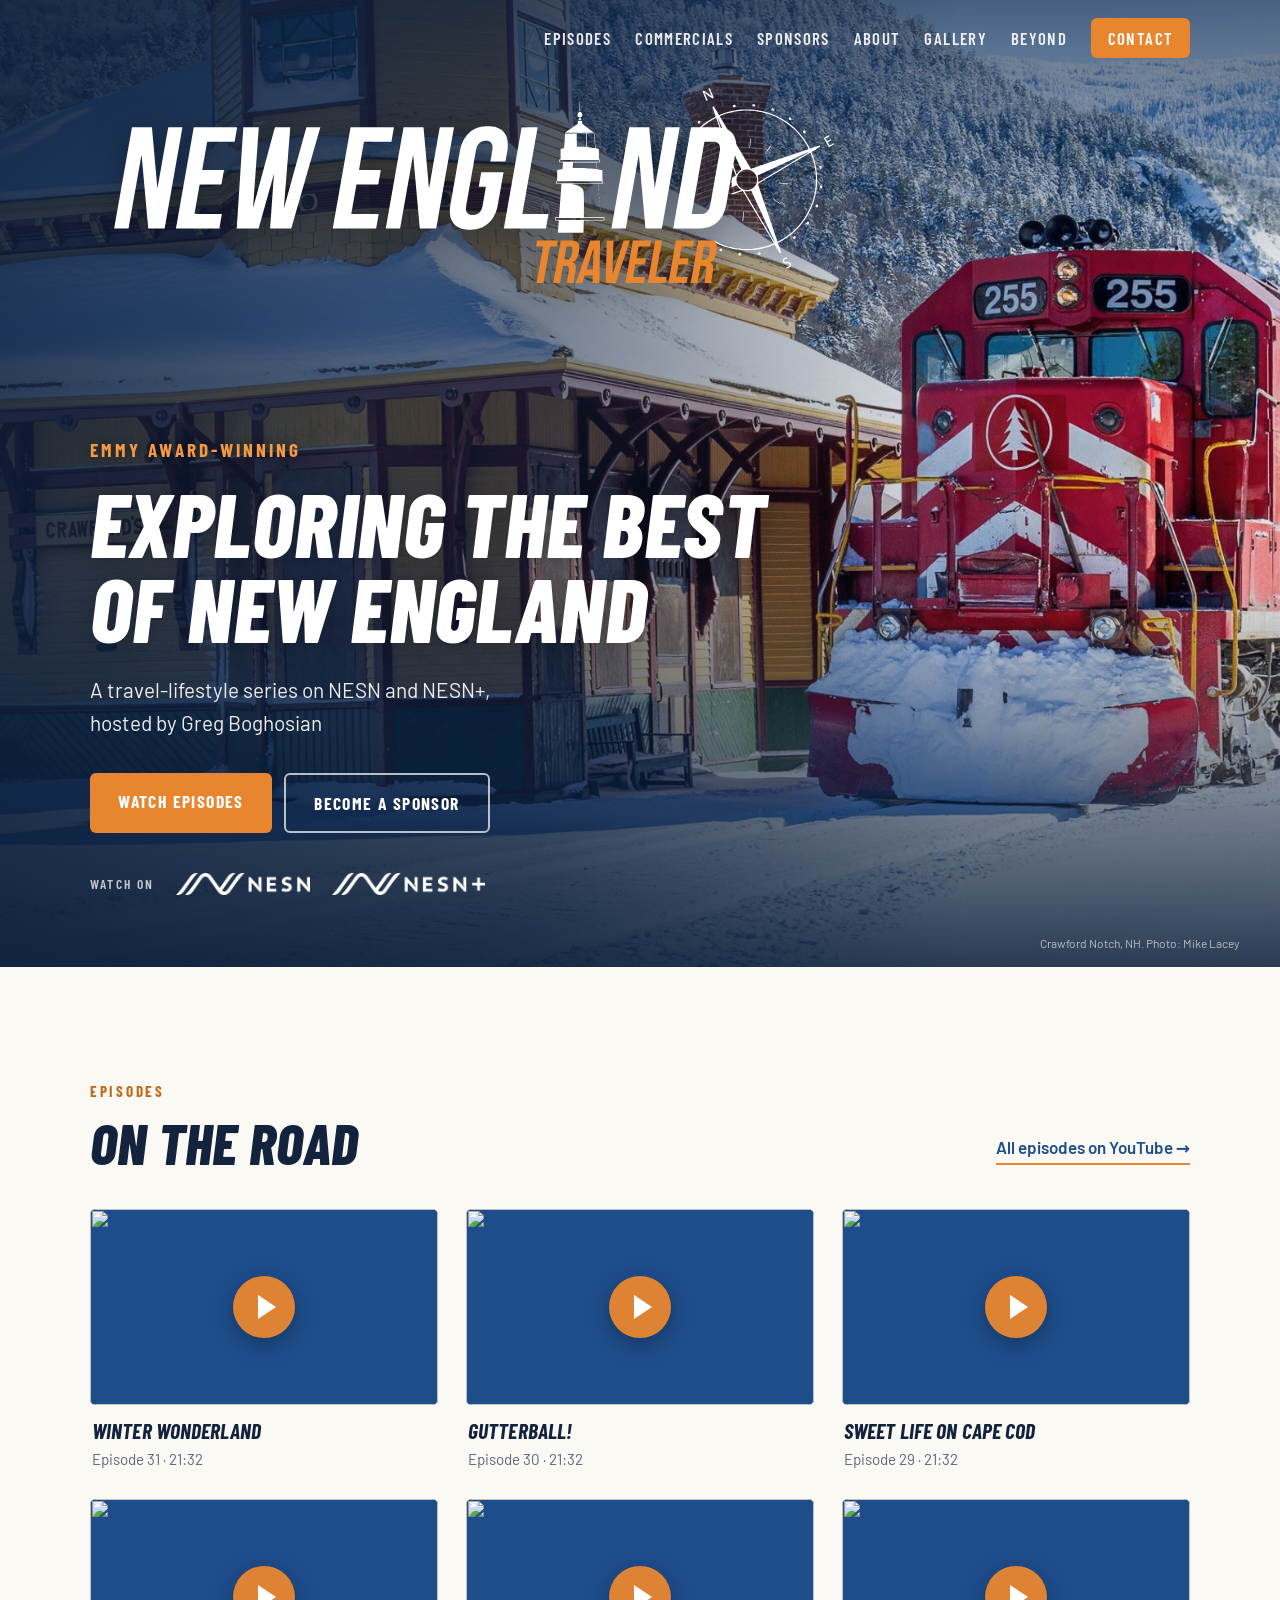
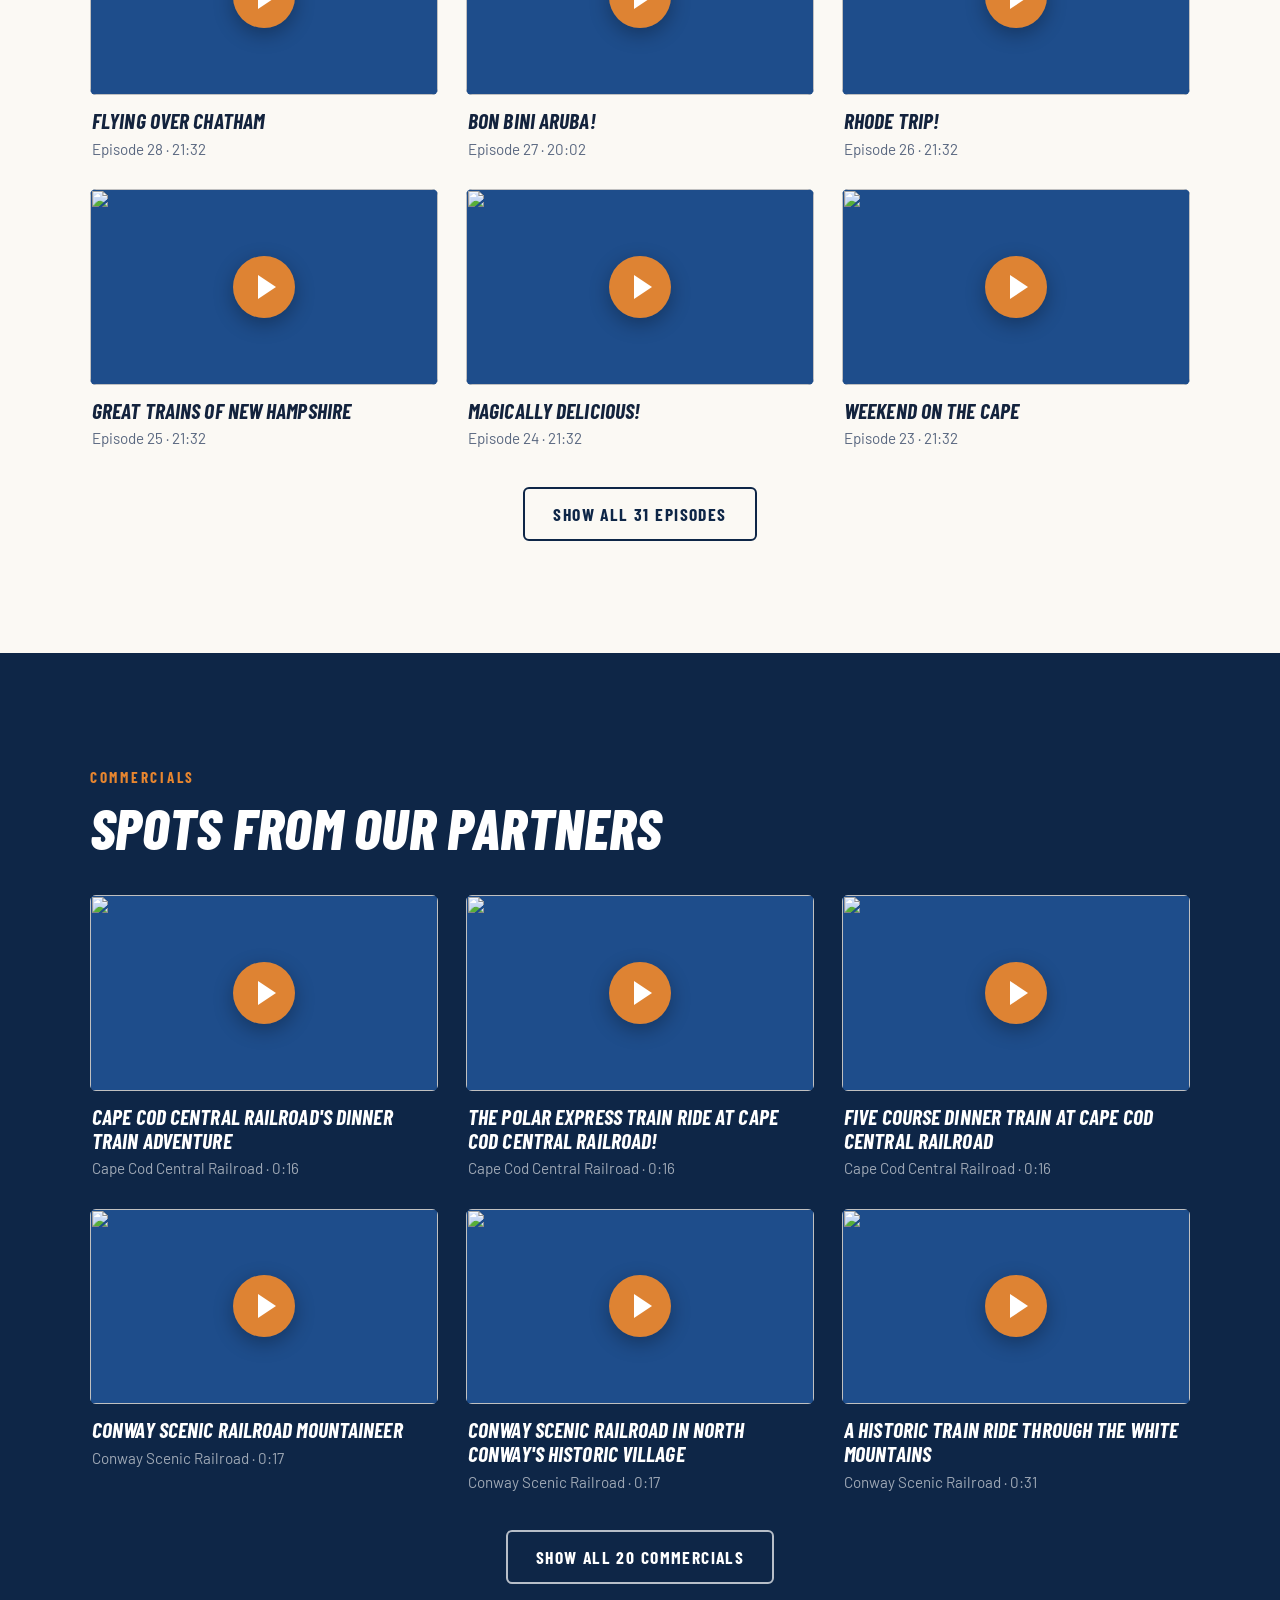
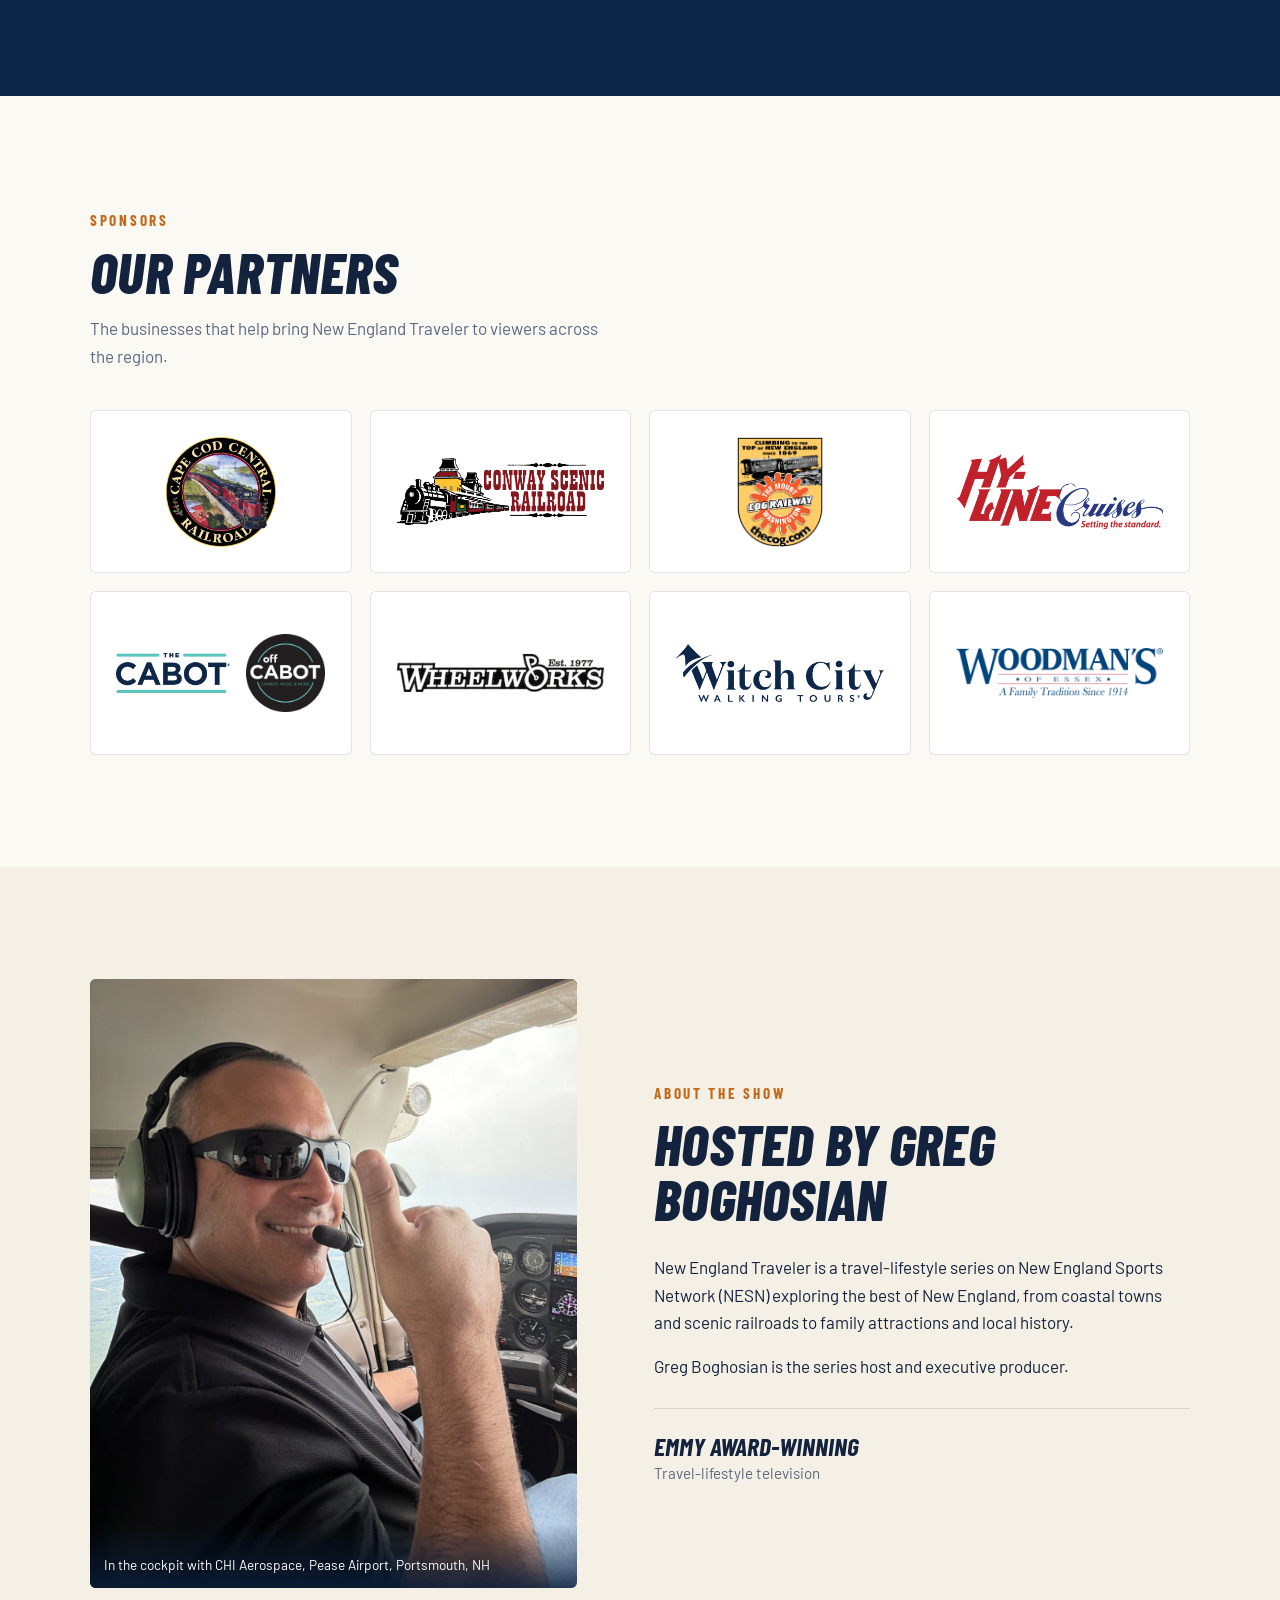
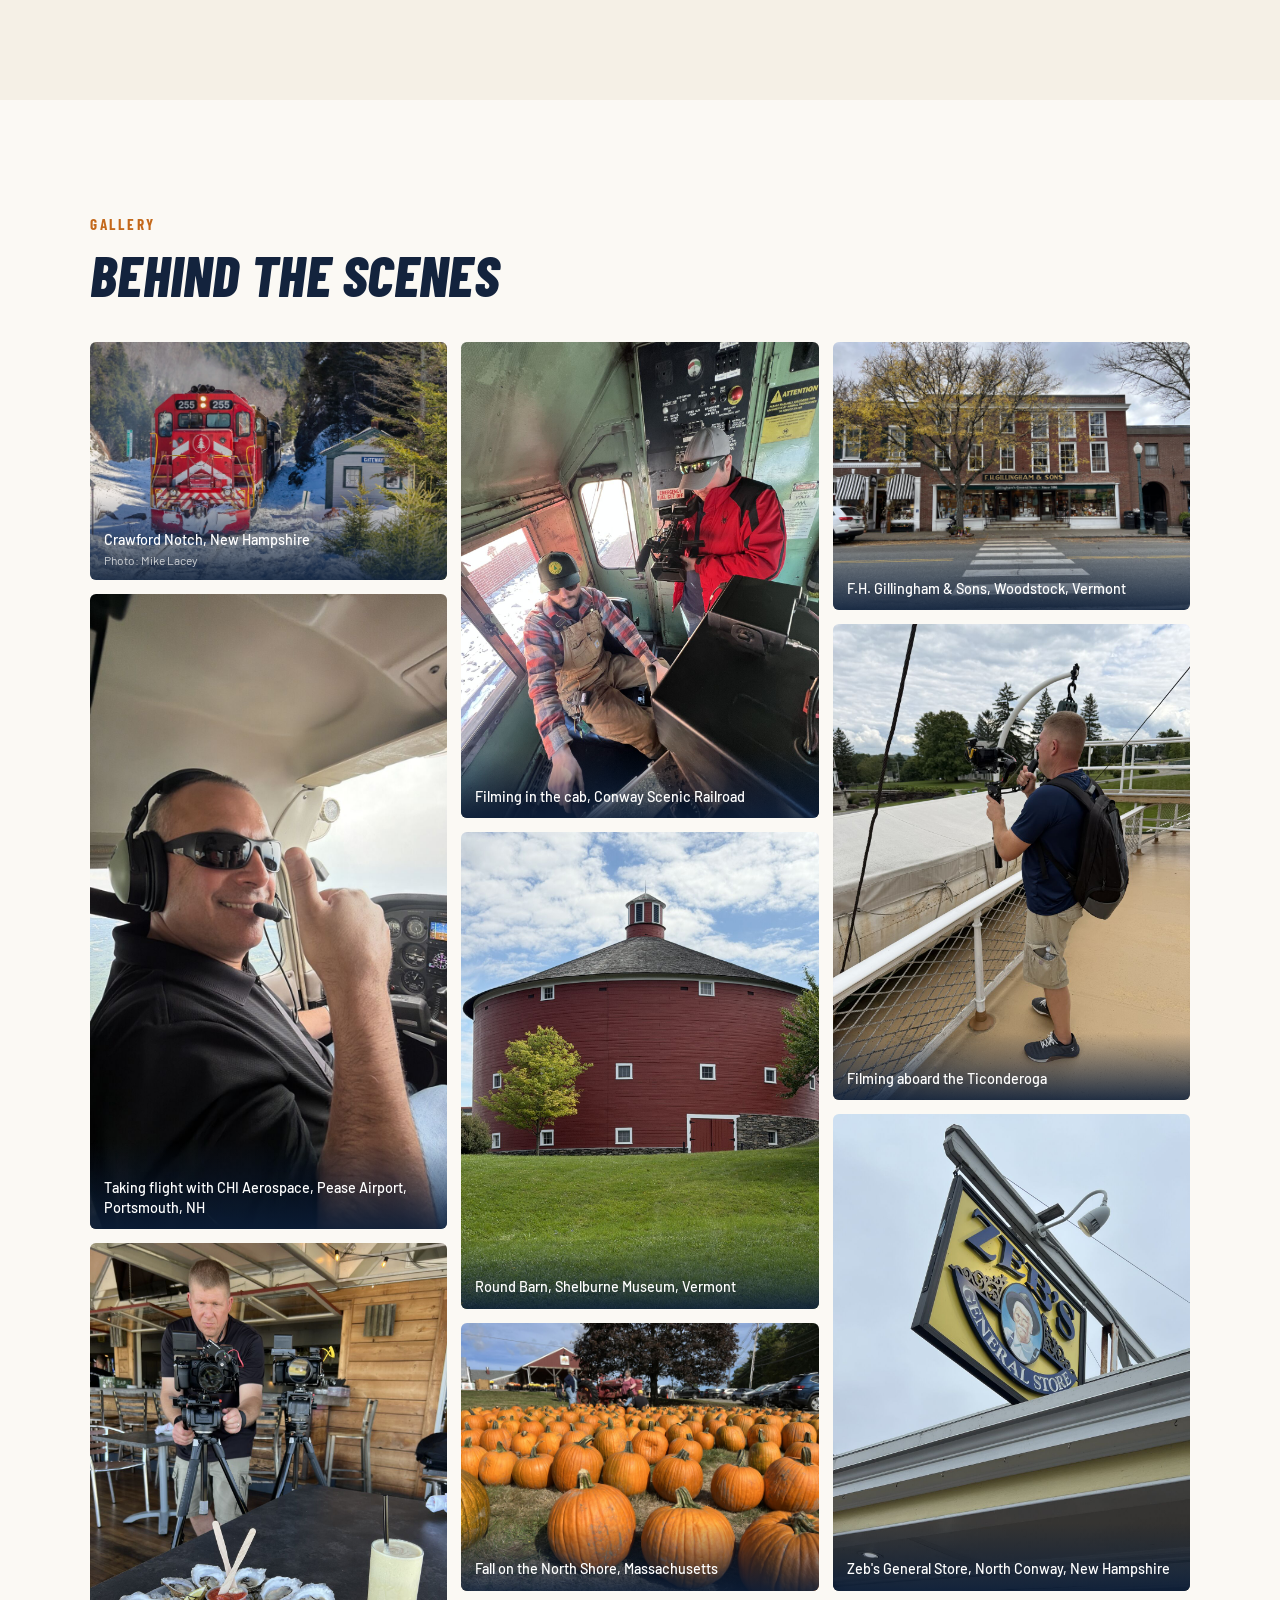
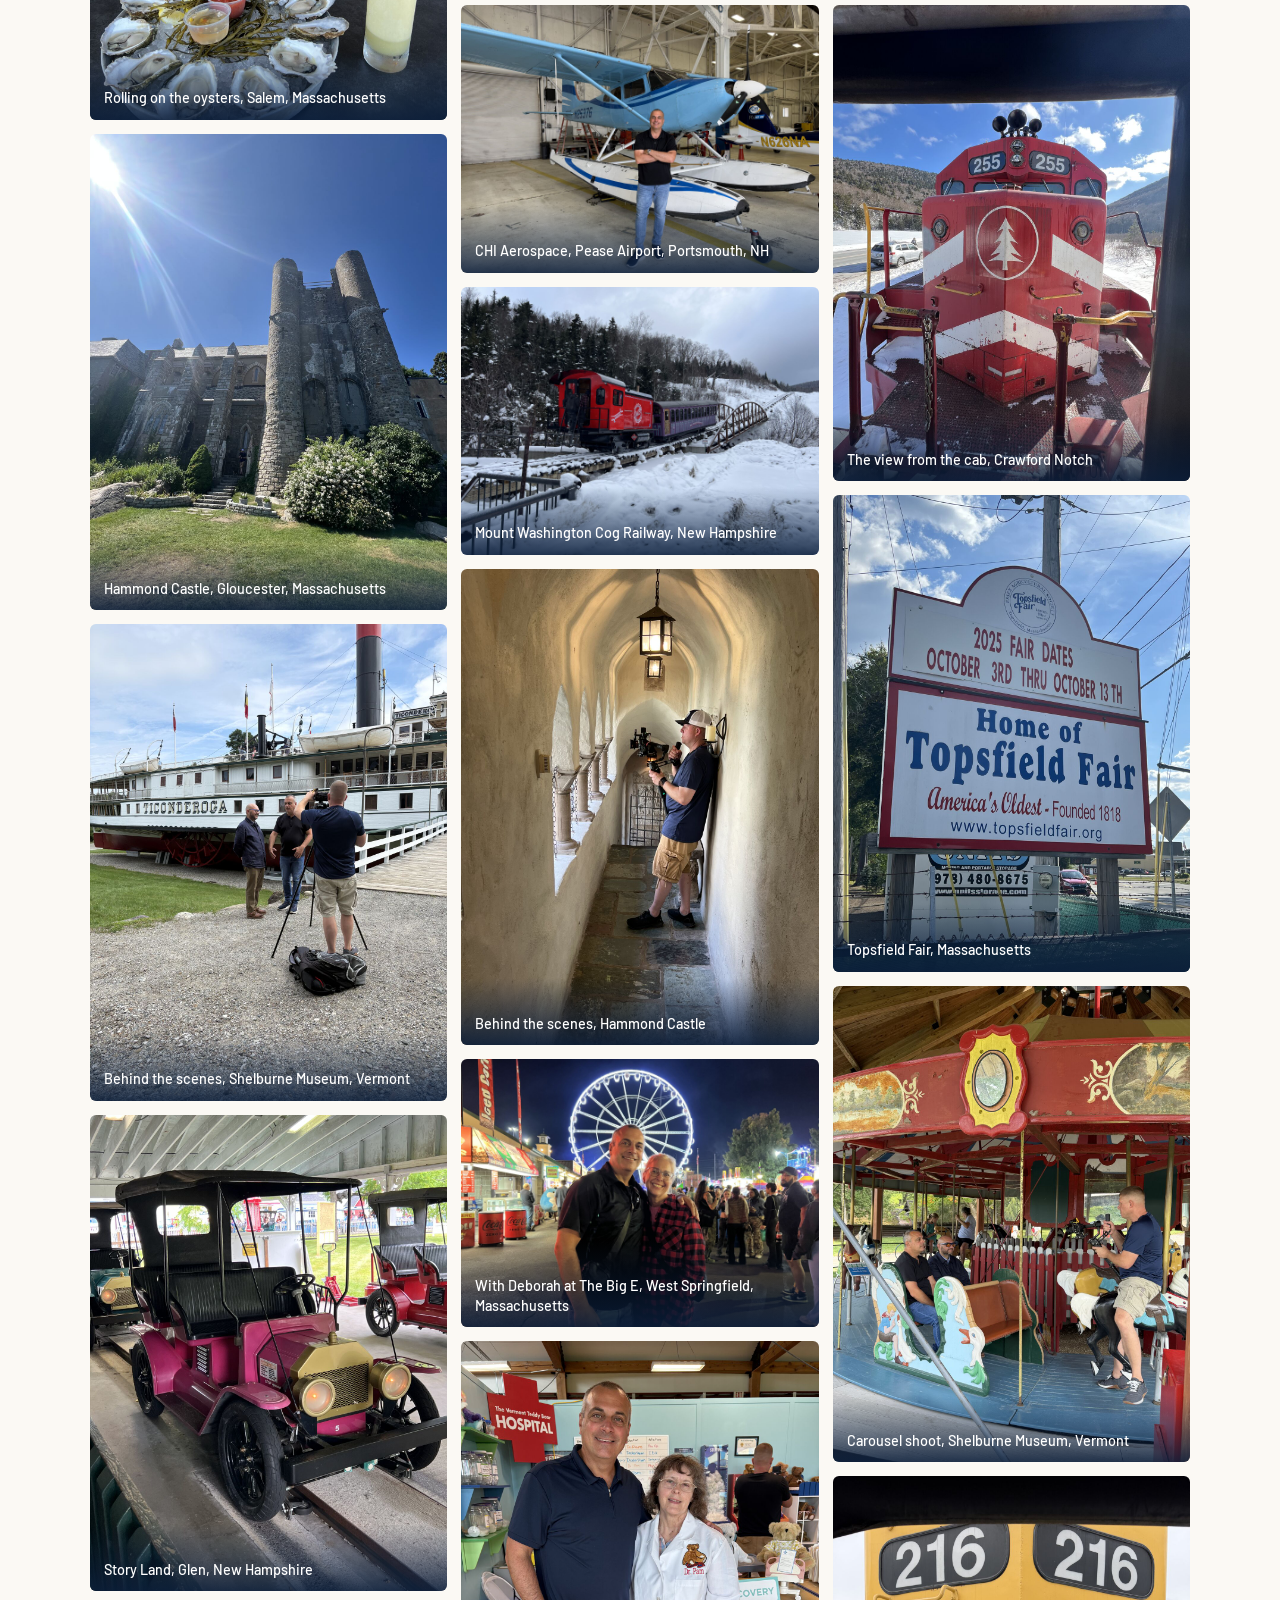
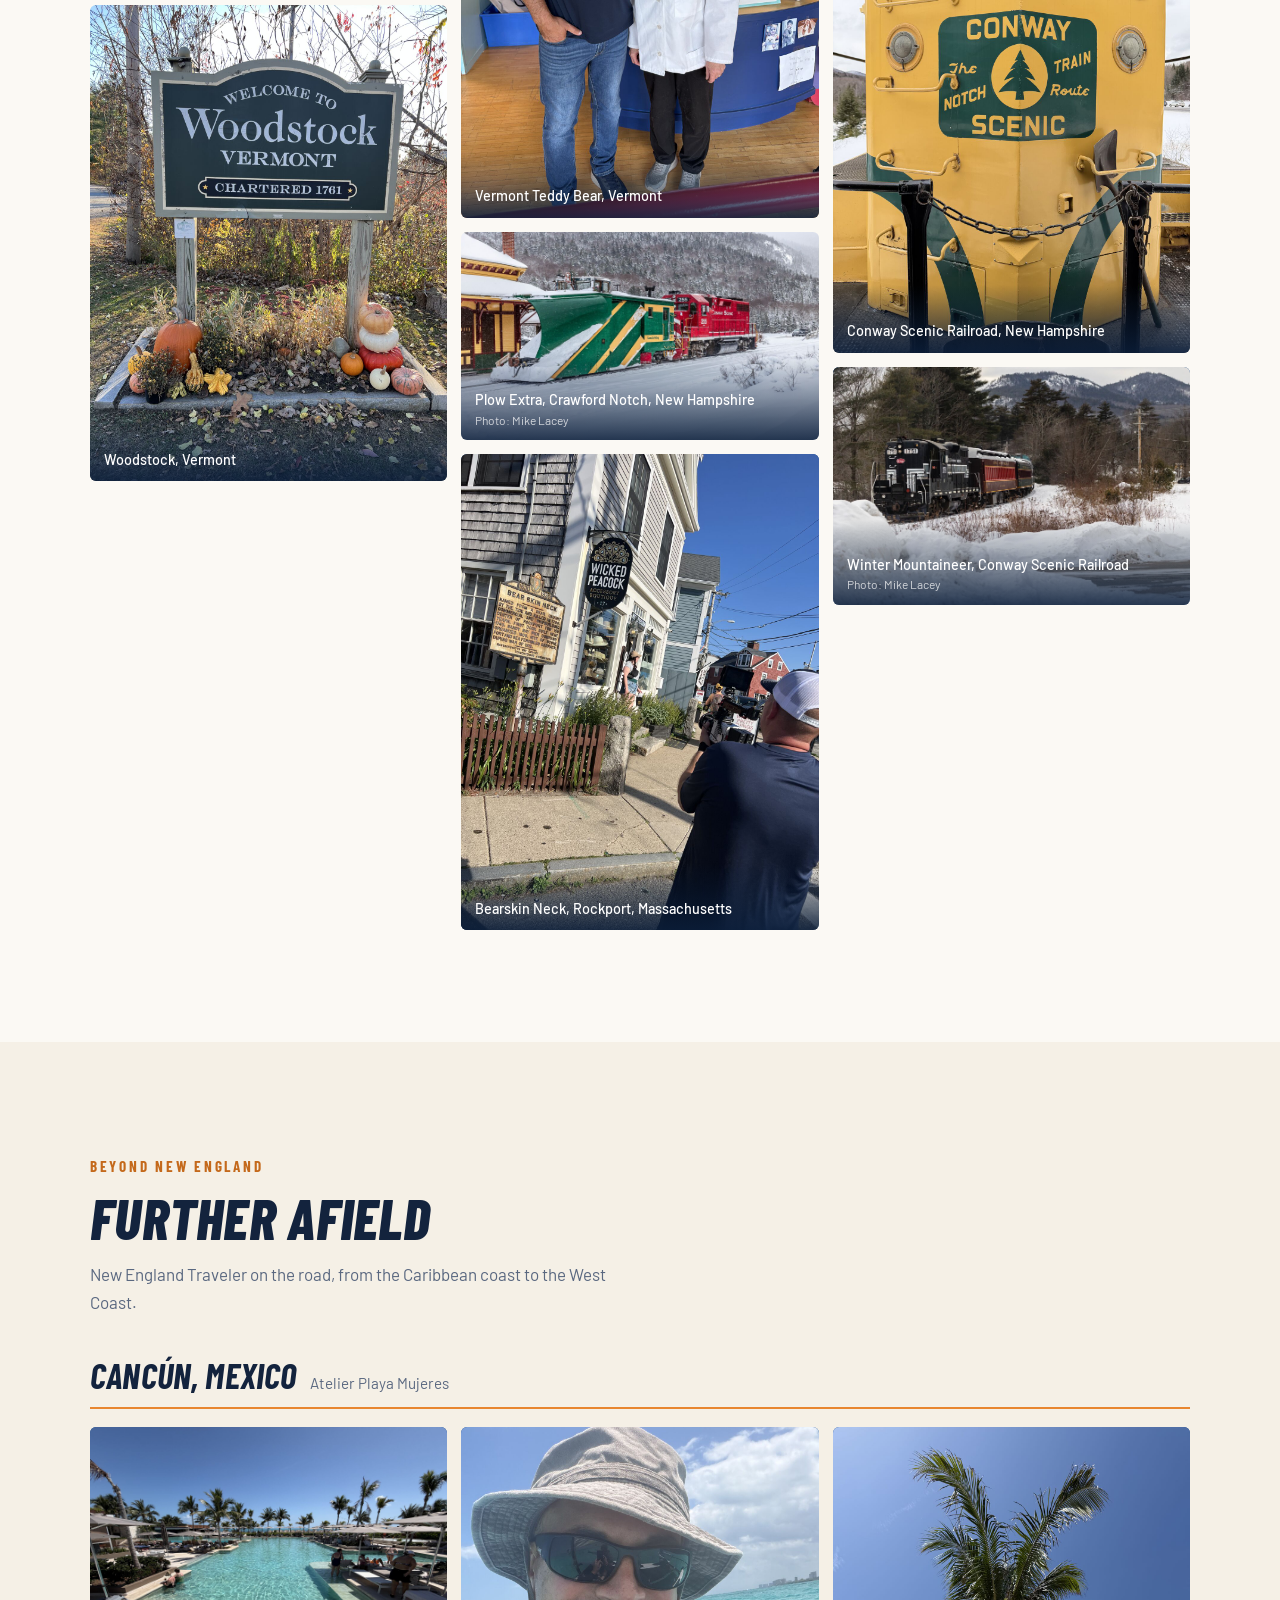
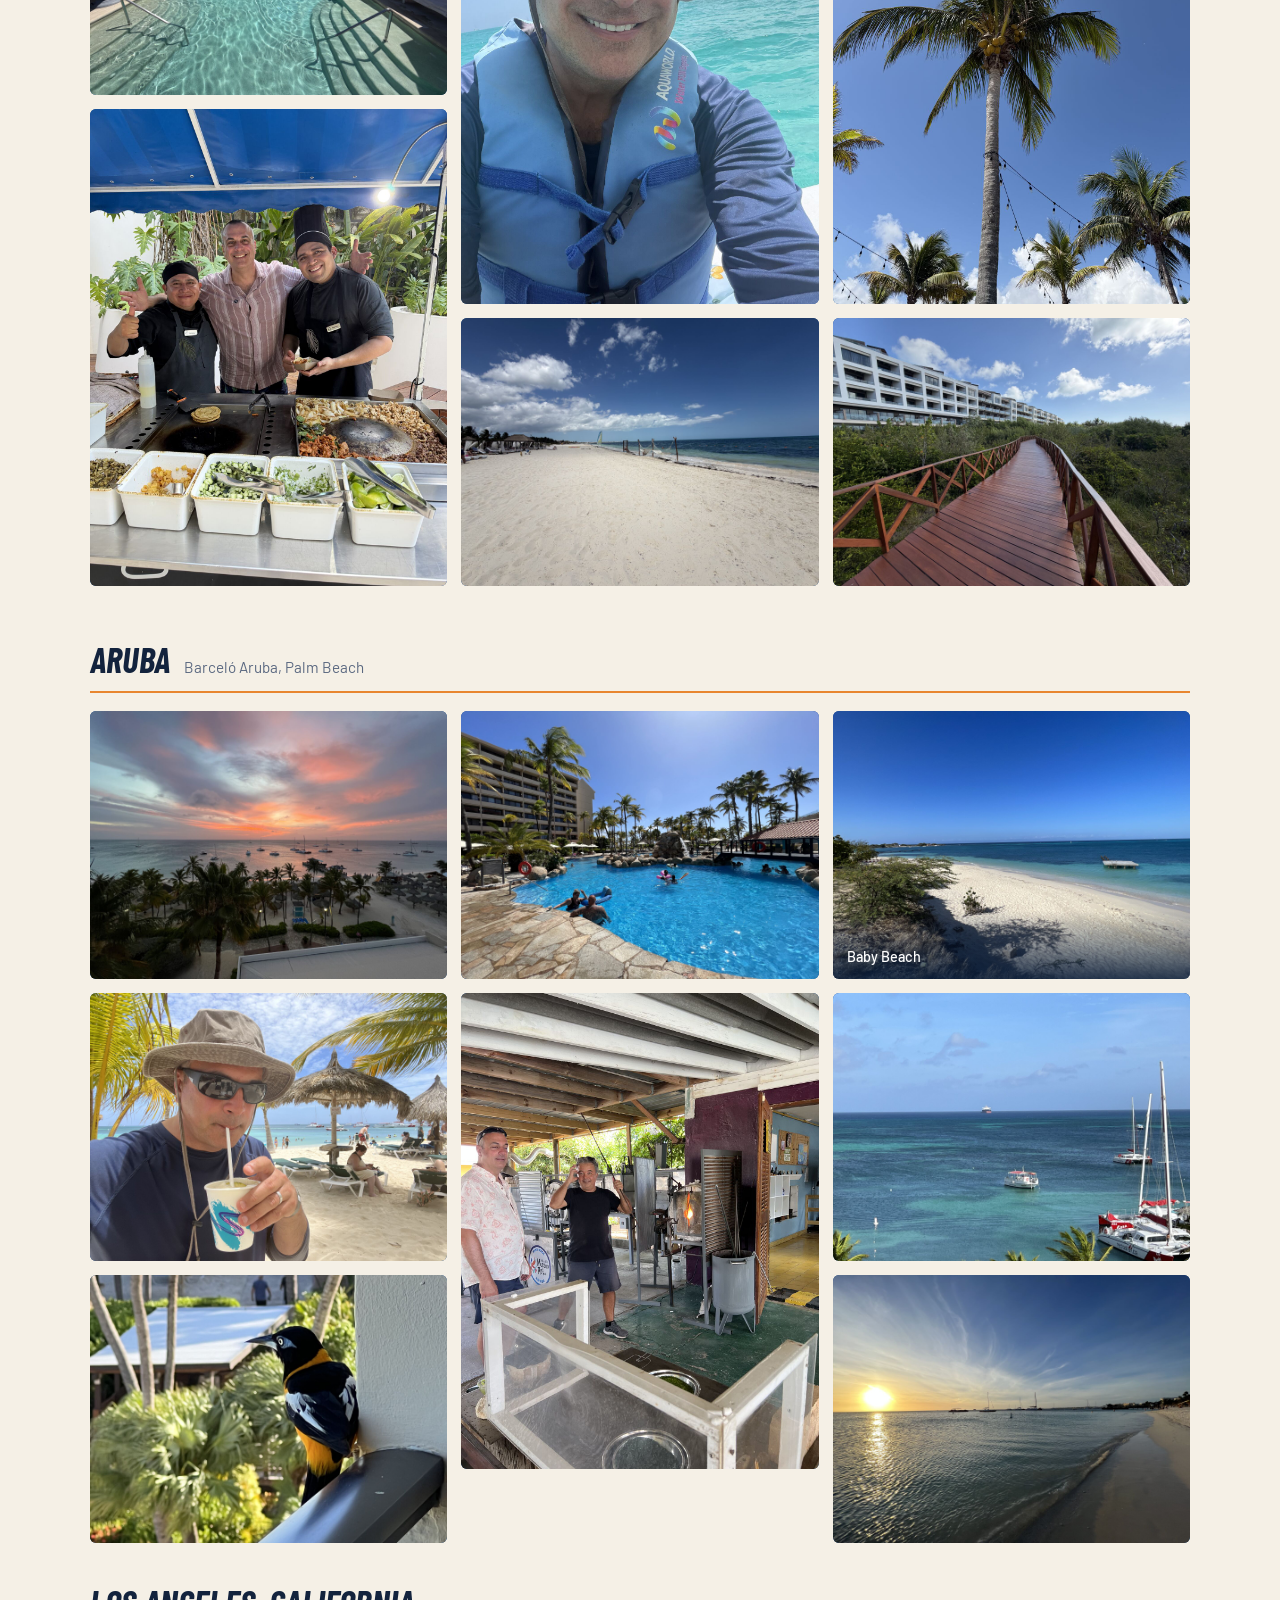
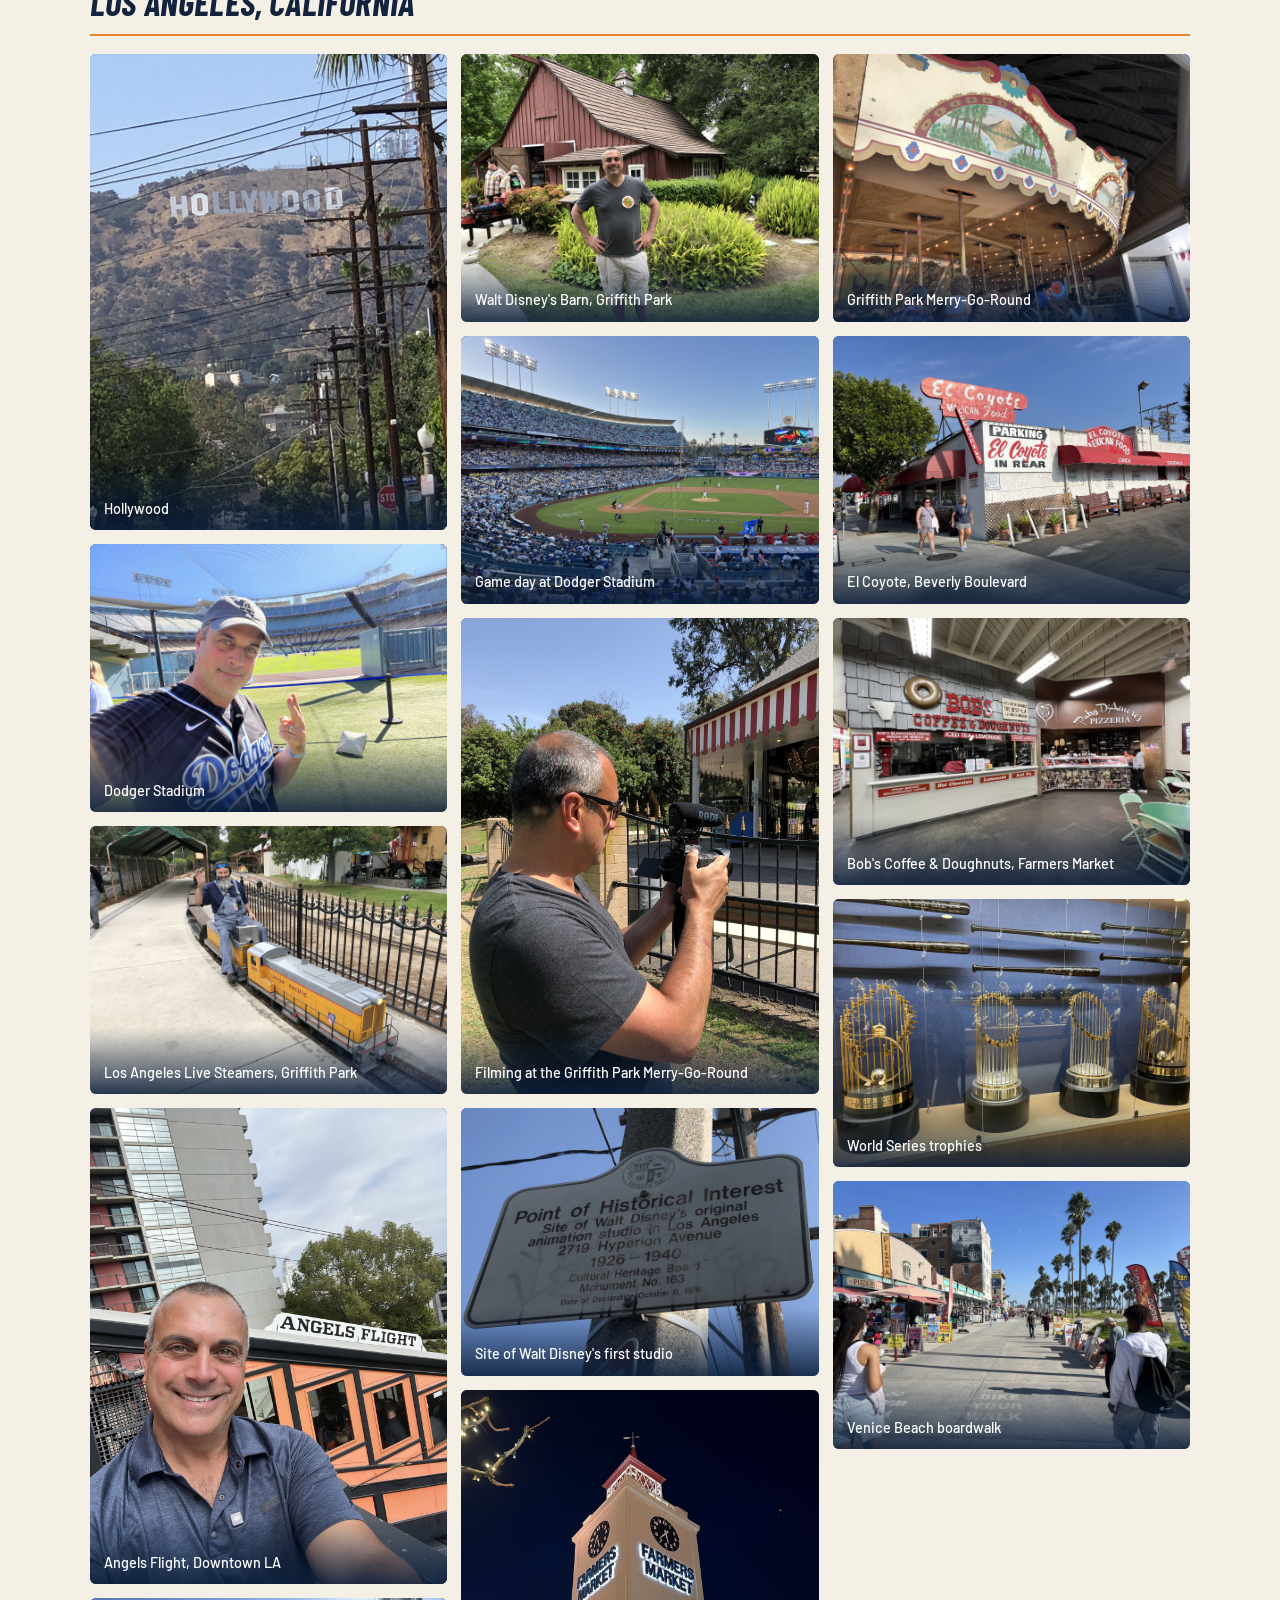
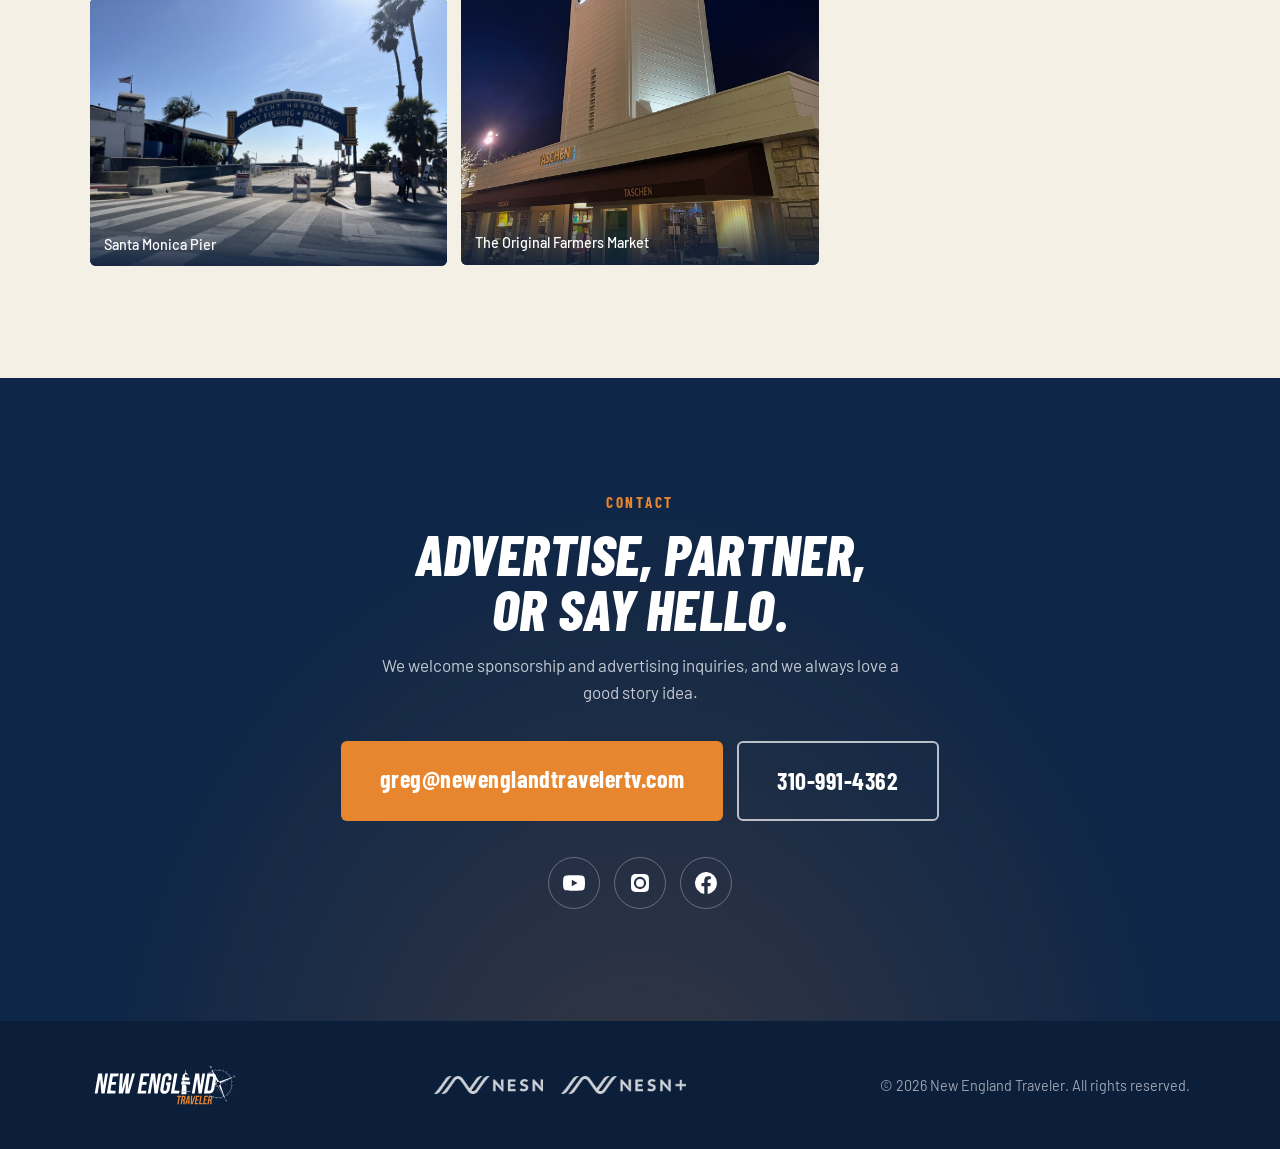
==== commit fe35b760: "Remove 7-time Emmy count and hero periods" ====
--- a/index.html
+++ b/index.html
@@ -4,9 +4,9 @@
 <meta charset="utf-8">
 <meta name="viewport" content="width=device-width, initial-scale=1">
 <title>New England Traveler | Emmy Award-Winning Travel Series on NESN</title>
-<meta name="description" content="New England Traveler is a 7-time Emmy Award-winning travel-lifestyle series on NESN and NESN+, hosted by Greg Boghosian, exploring the best of New England.">
+<meta name="description" content="New England Traveler is an Emmy Award-winning travel-lifestyle series on NESN and NESN+, hosted by Greg Boghosian, exploring the best of New England.">
 <meta property="og:title" content="New England Traveler">
-<meta property="og:description" content="7-time Emmy Award-winning travel-lifestyle series on NESN and NESN+.">
+<meta property="og:description" content="Emmy Award-winning travel-lifestyle series on NESN and NESN+.">
 <meta property="og:image" content="https://newenglandtravelertv.com/assets/og-image.png">
 <meta property="og:url" content="https://newenglandtravelertv.com/">
 <link rel="icon" href="assets/favicon.png">
@@ -46,9 +46,9 @@
     <p class="hero__credit">Crawford Notch, NH. Photo: Mike Lacey</p>
     <div class="hero__shade"></div>
     <div class="hero__content wrap">
-      <p class="eyebrow">7-time Emmy Award-winning</p>
-      <h1>Exploring the best <br>of New England.</h1>
-      <p class="hero__sub">A travel-lifestyle series on NESN and NESN+, hosted by Greg Boghosian.</p>
+      <p class="eyebrow">Emmy Award-winning</p>
+      <h1>Exploring the best <br>of New England</h1>
+      <p class="hero__sub">A travel-lifestyle series on NESN and NESN+, hosted by Greg Boghosian</p>
       <div class="hero__ctas">
         <a class="btn btn--orange" href="#episodes">Watch episodes</a>
         <a class="btn btn--ghost" href="#contact">Become a sponsor</a>
@@ -105,8 +105,7 @@
         <p>New England Traveler is a travel-lifestyle series on New England Sports Network (NESN) exploring the best of New England, from coastal towns and scenic railroads to family attractions and local history.</p>
         <p>Greg Boghosian is the series host and executive producer.</p>
         <div class="emmy">
-          <div class="emmy__num">7</div>
-          <div class="emmy__txt"><strong>Emmy Awards</strong><span>Award-winning travel-lifestyle television</span></div>
+          <div class="emmy__txt"><strong>Emmy Award-Winning</strong><span>Travel-lifestyle television</span></div>
         </div>
       </div>
     </div>
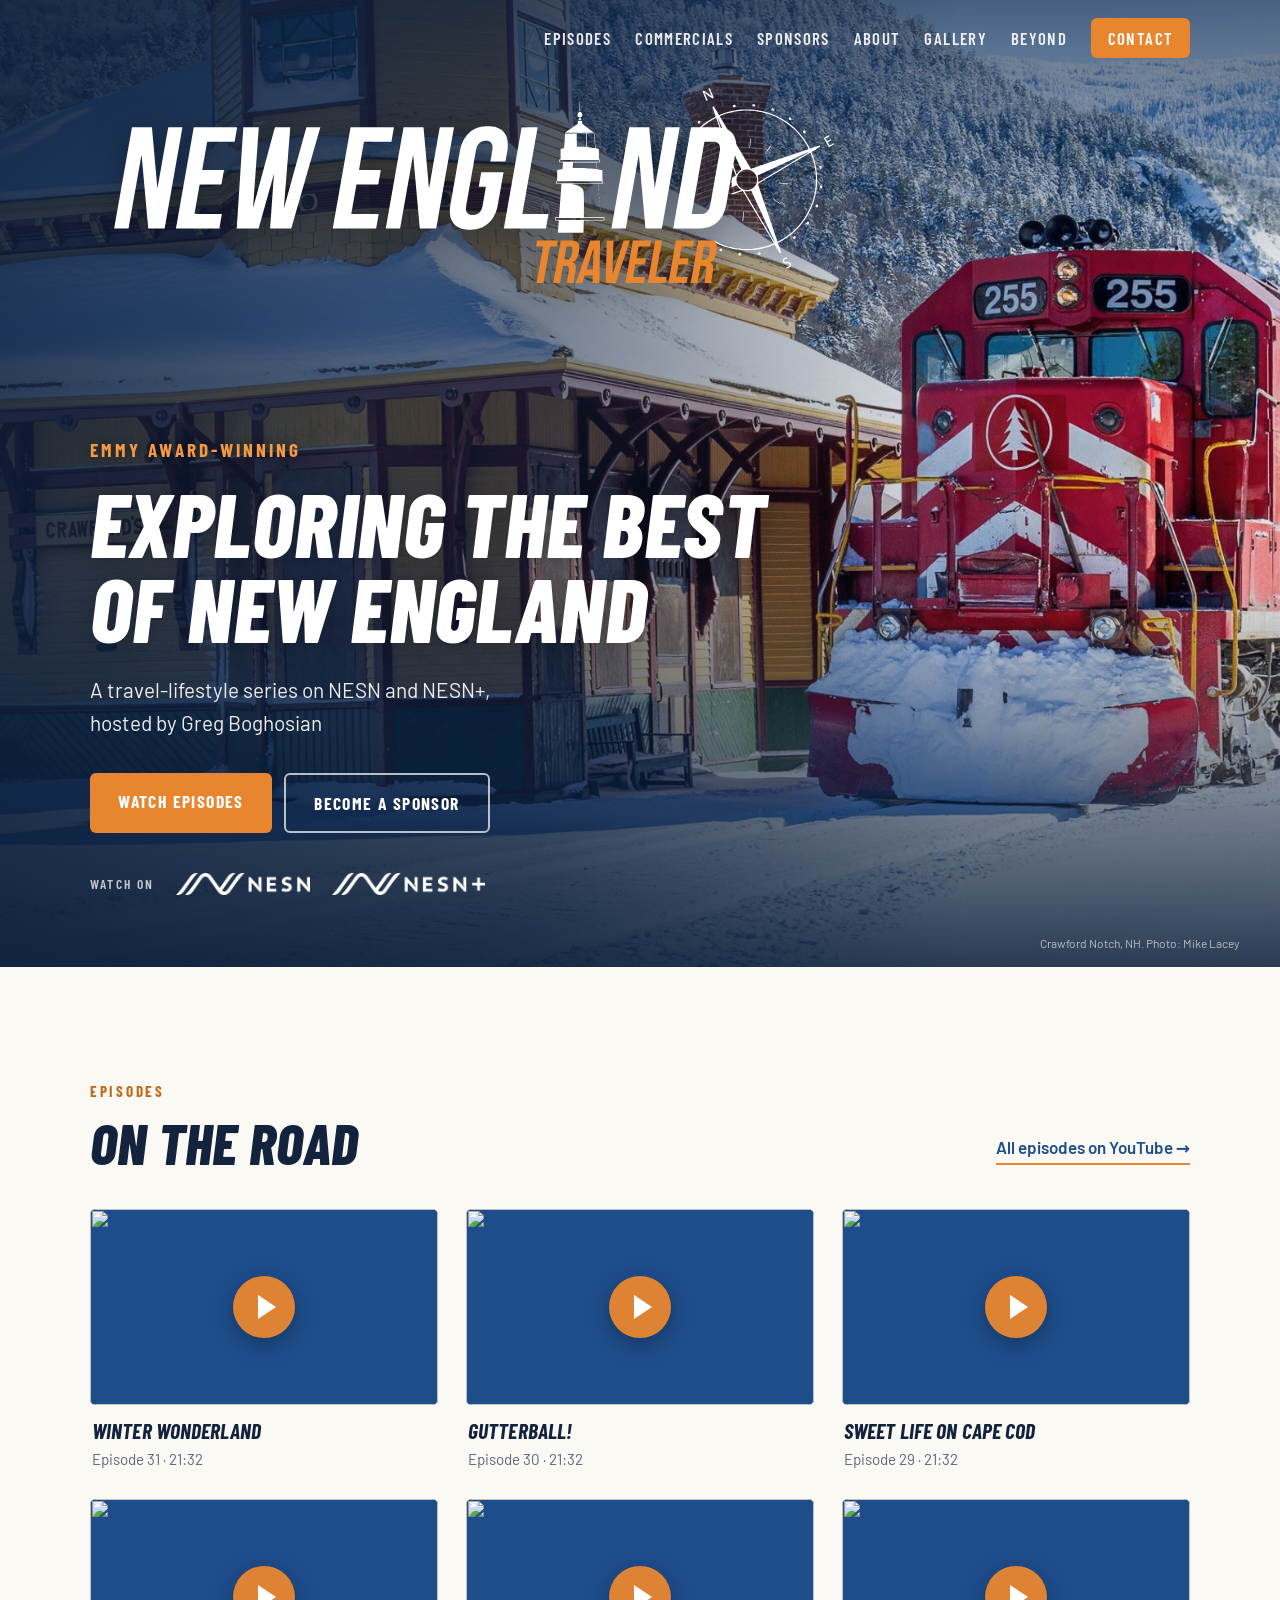
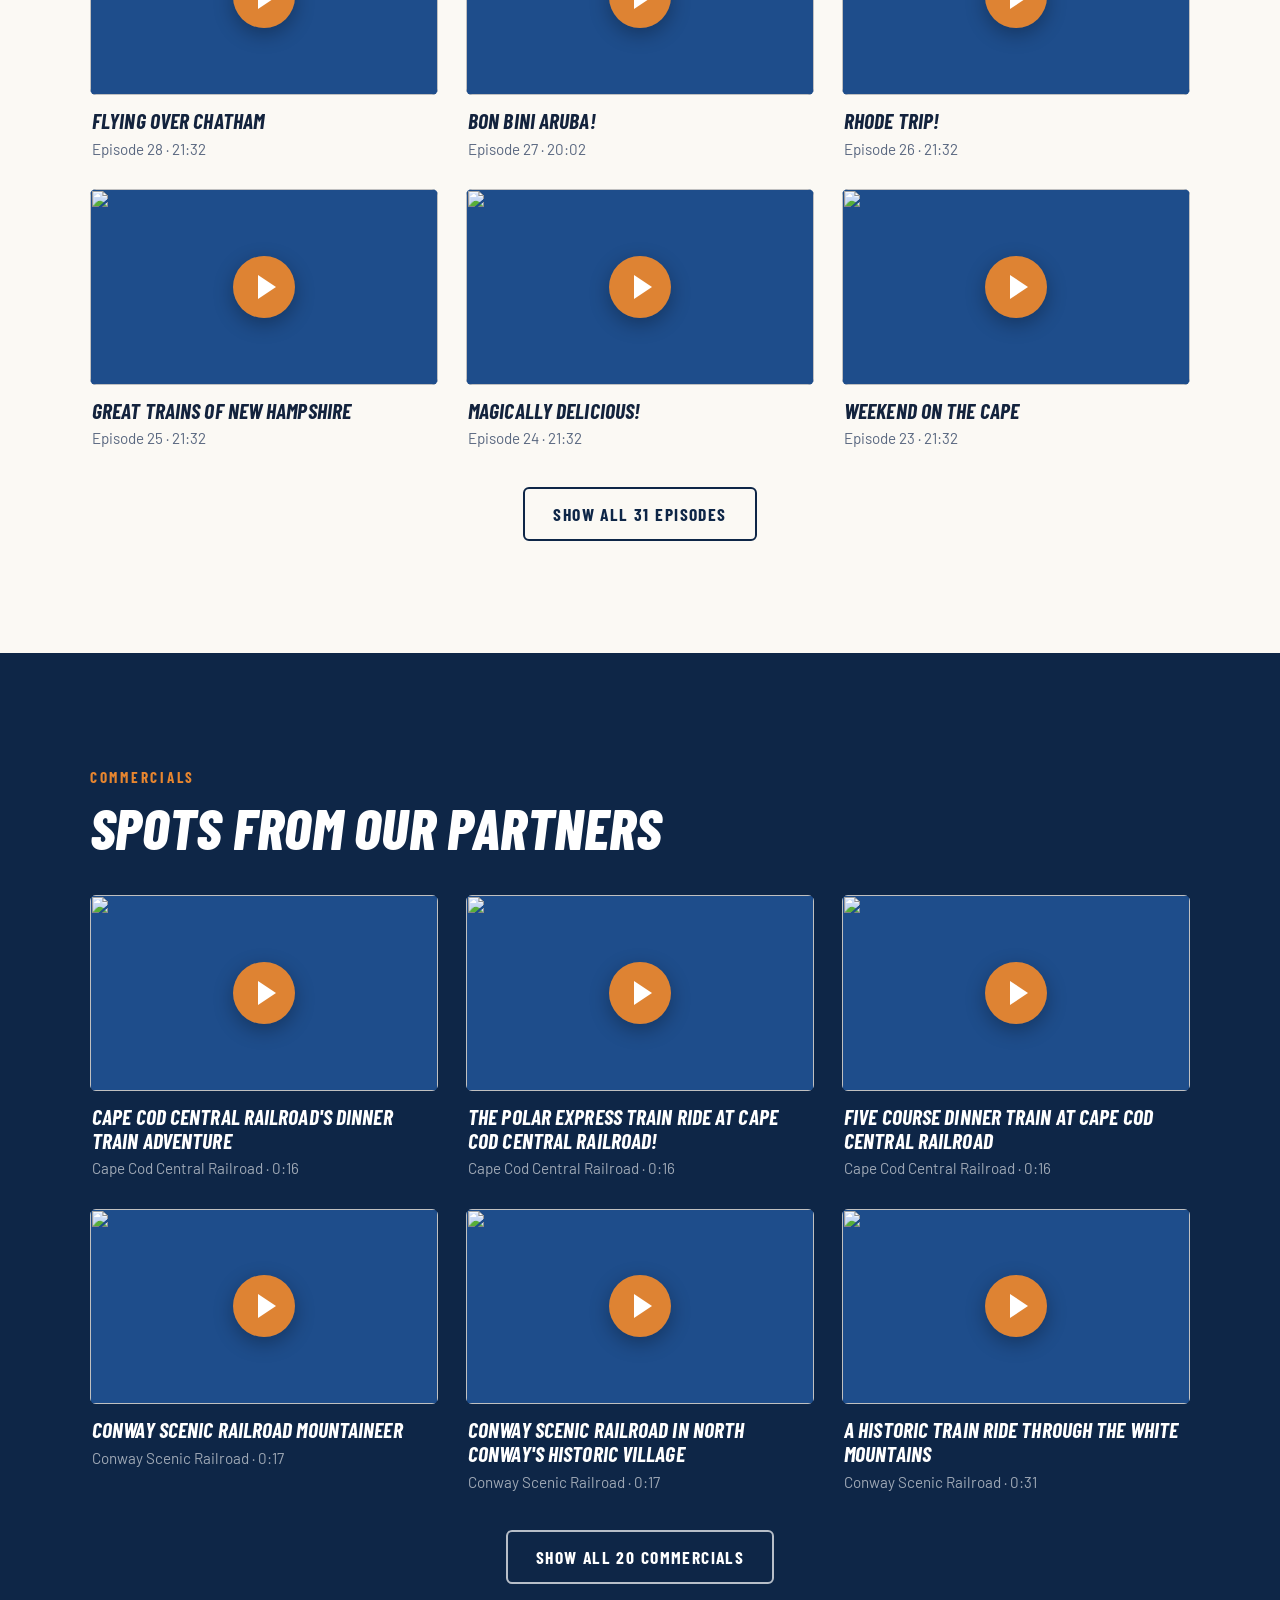
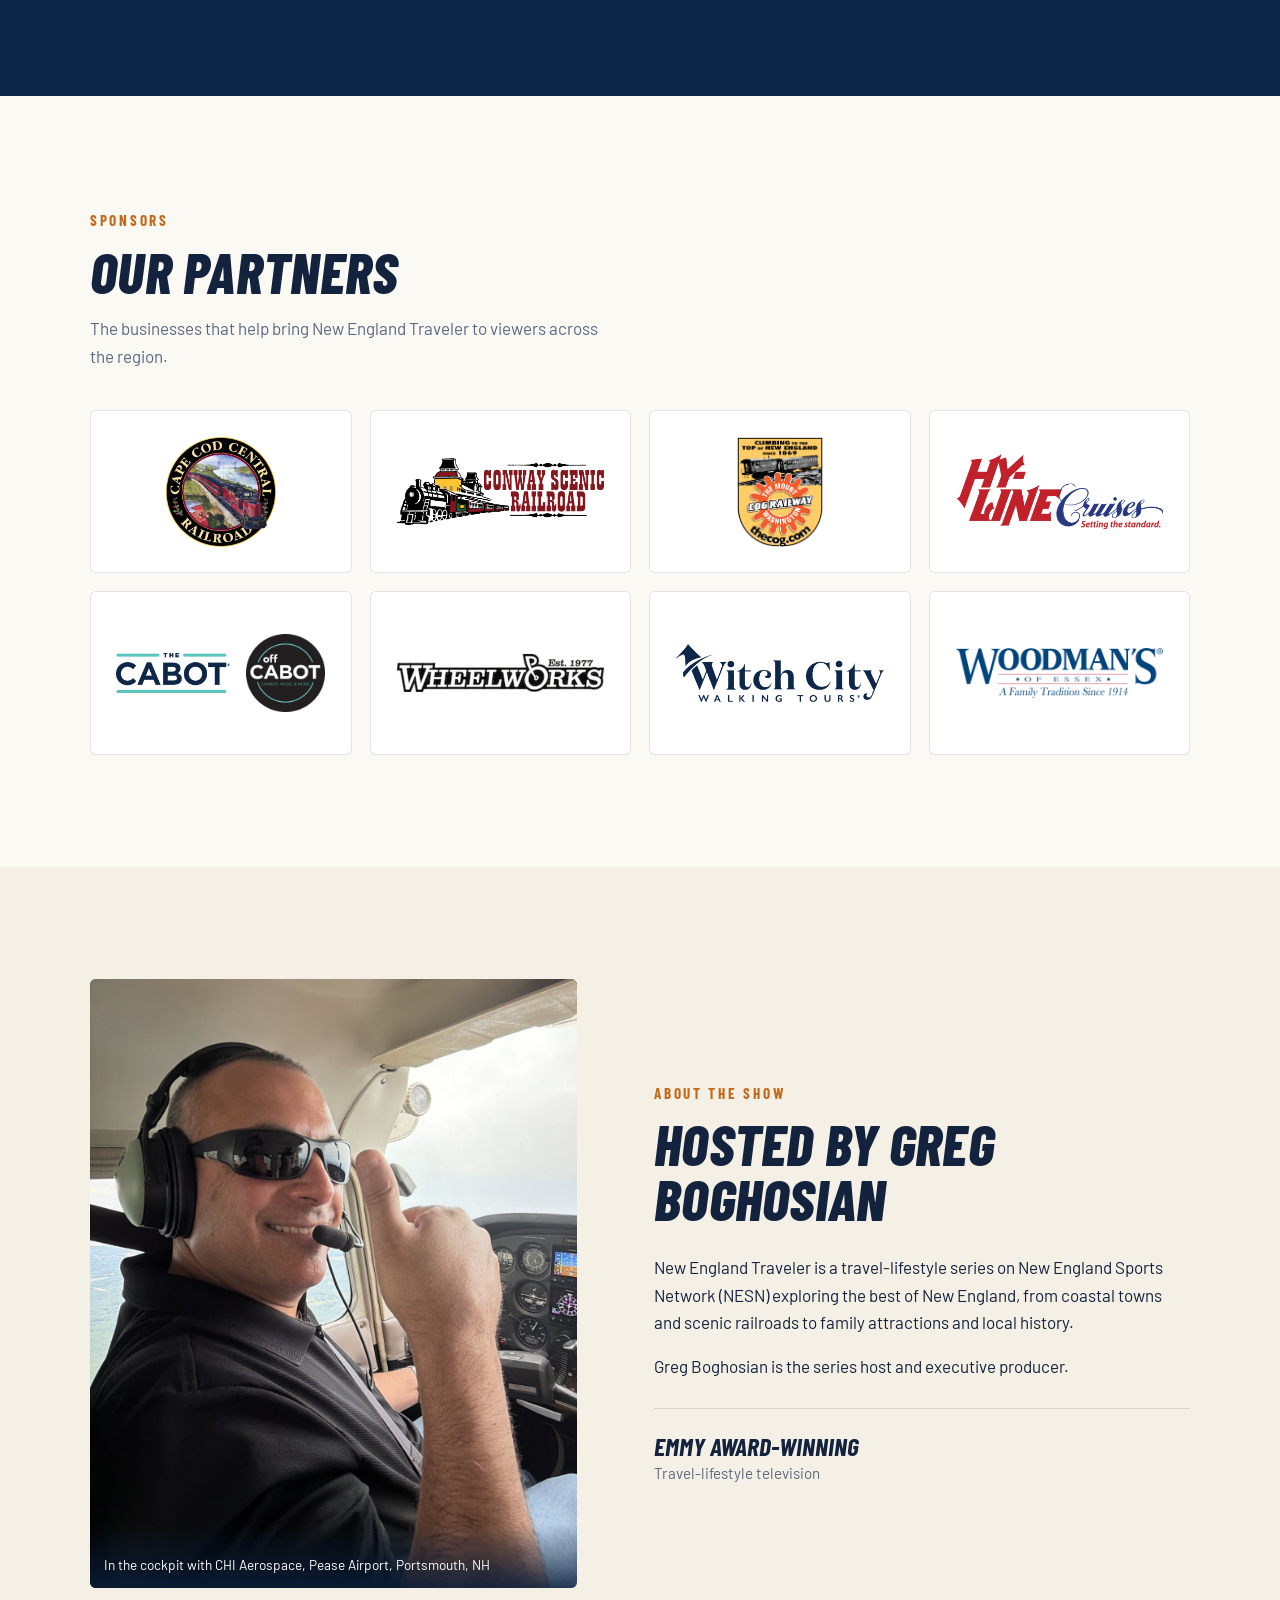
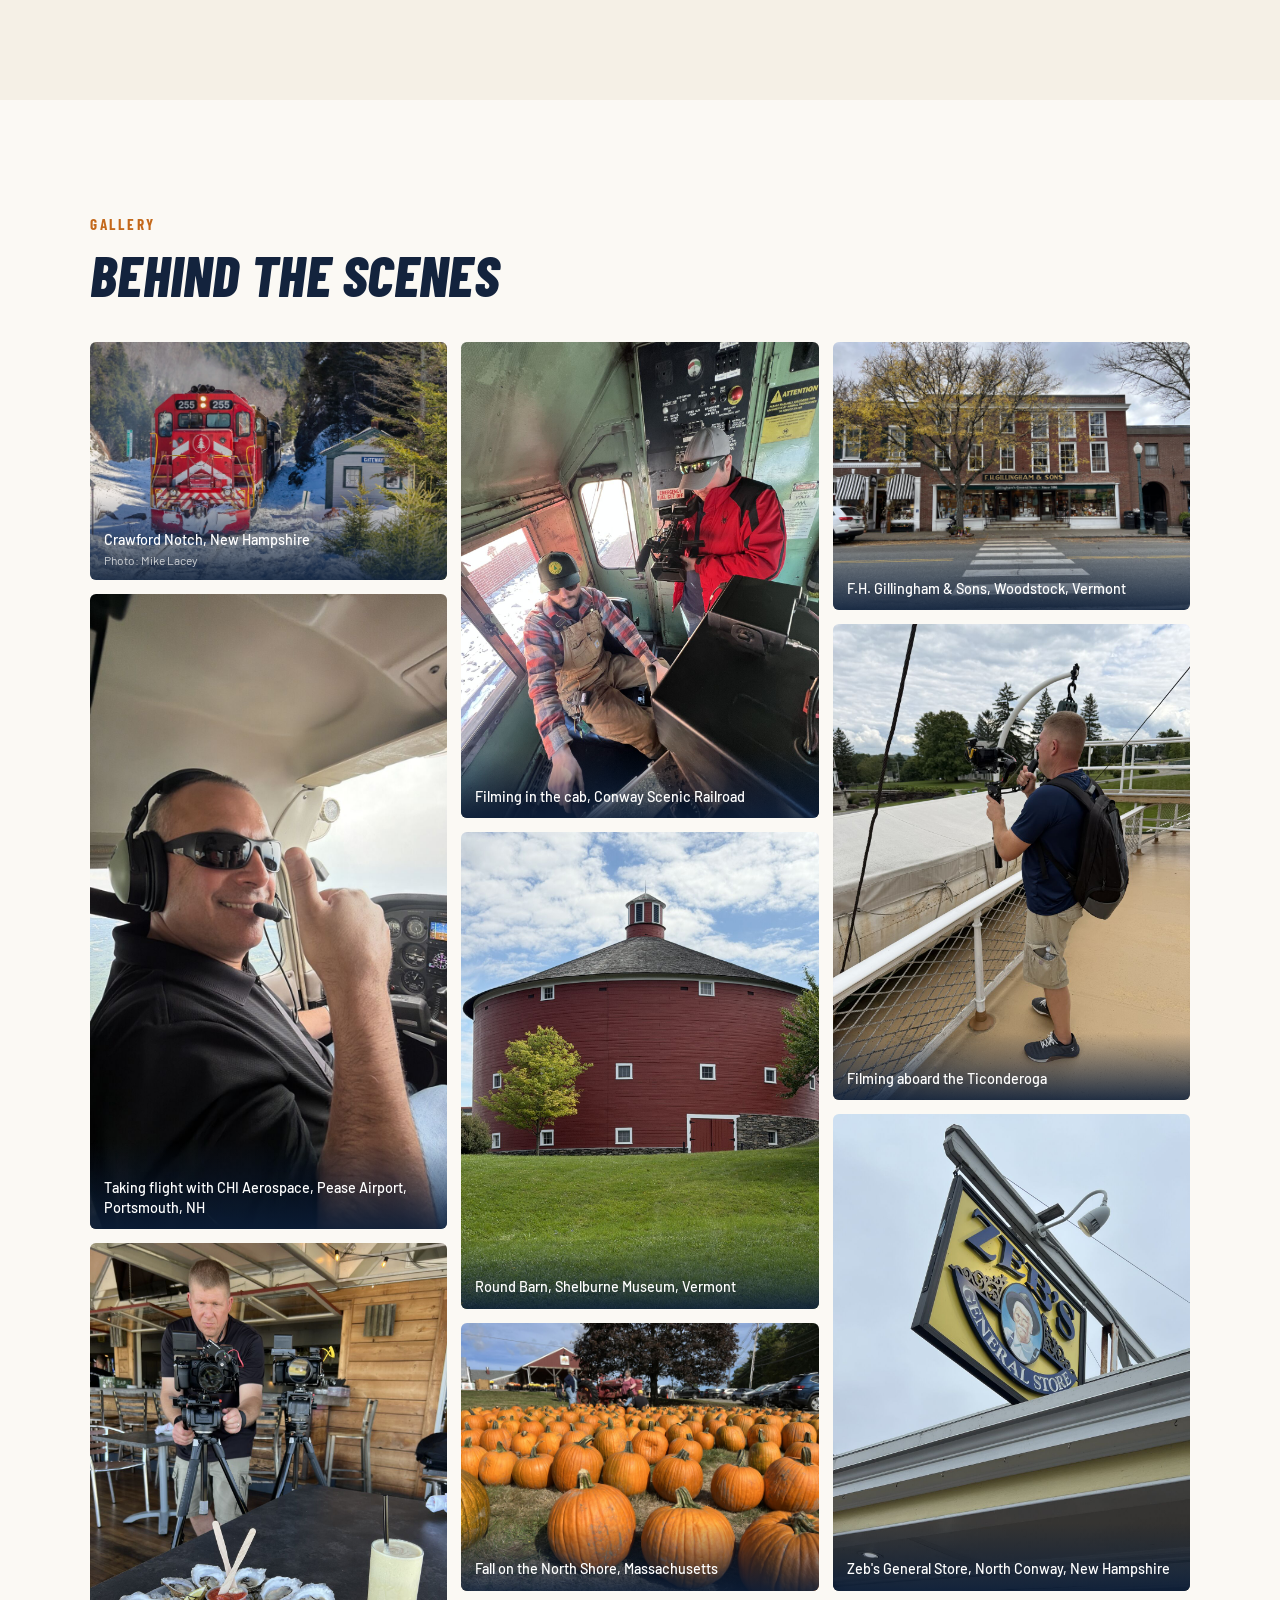
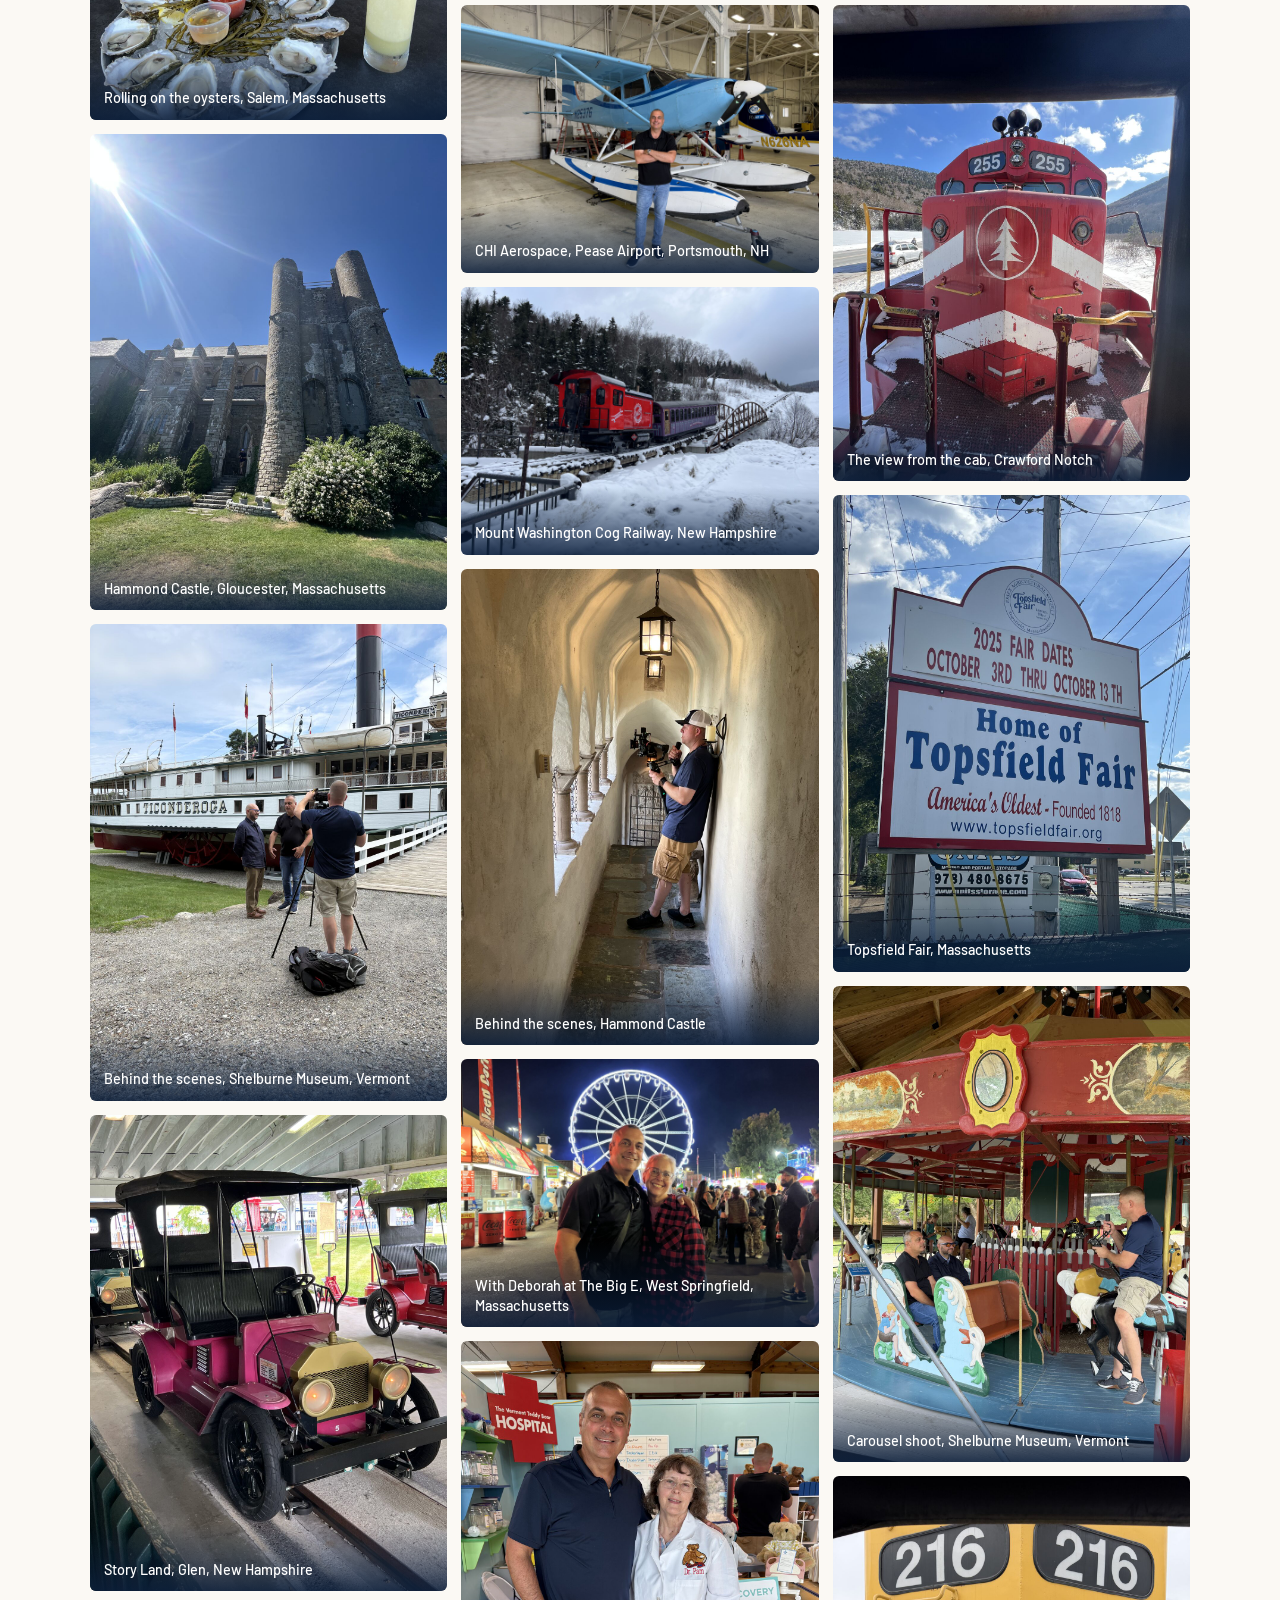
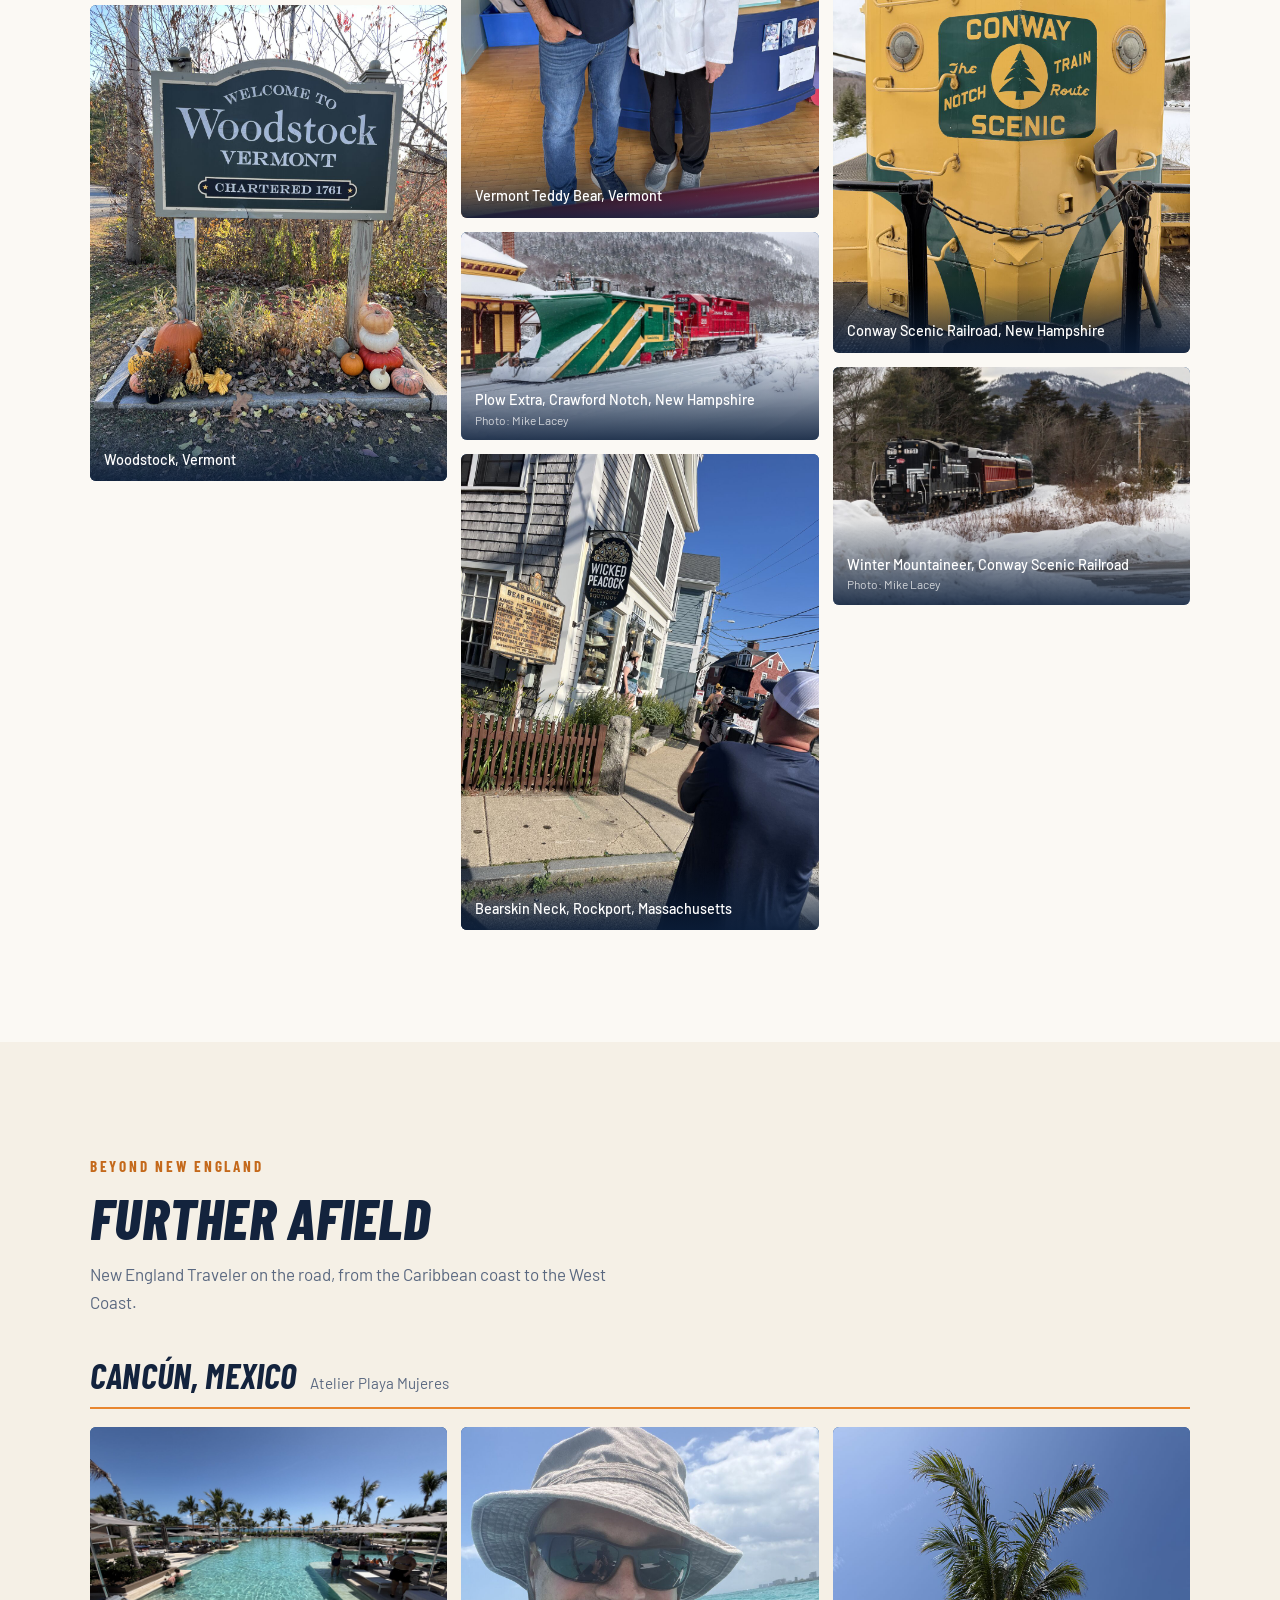
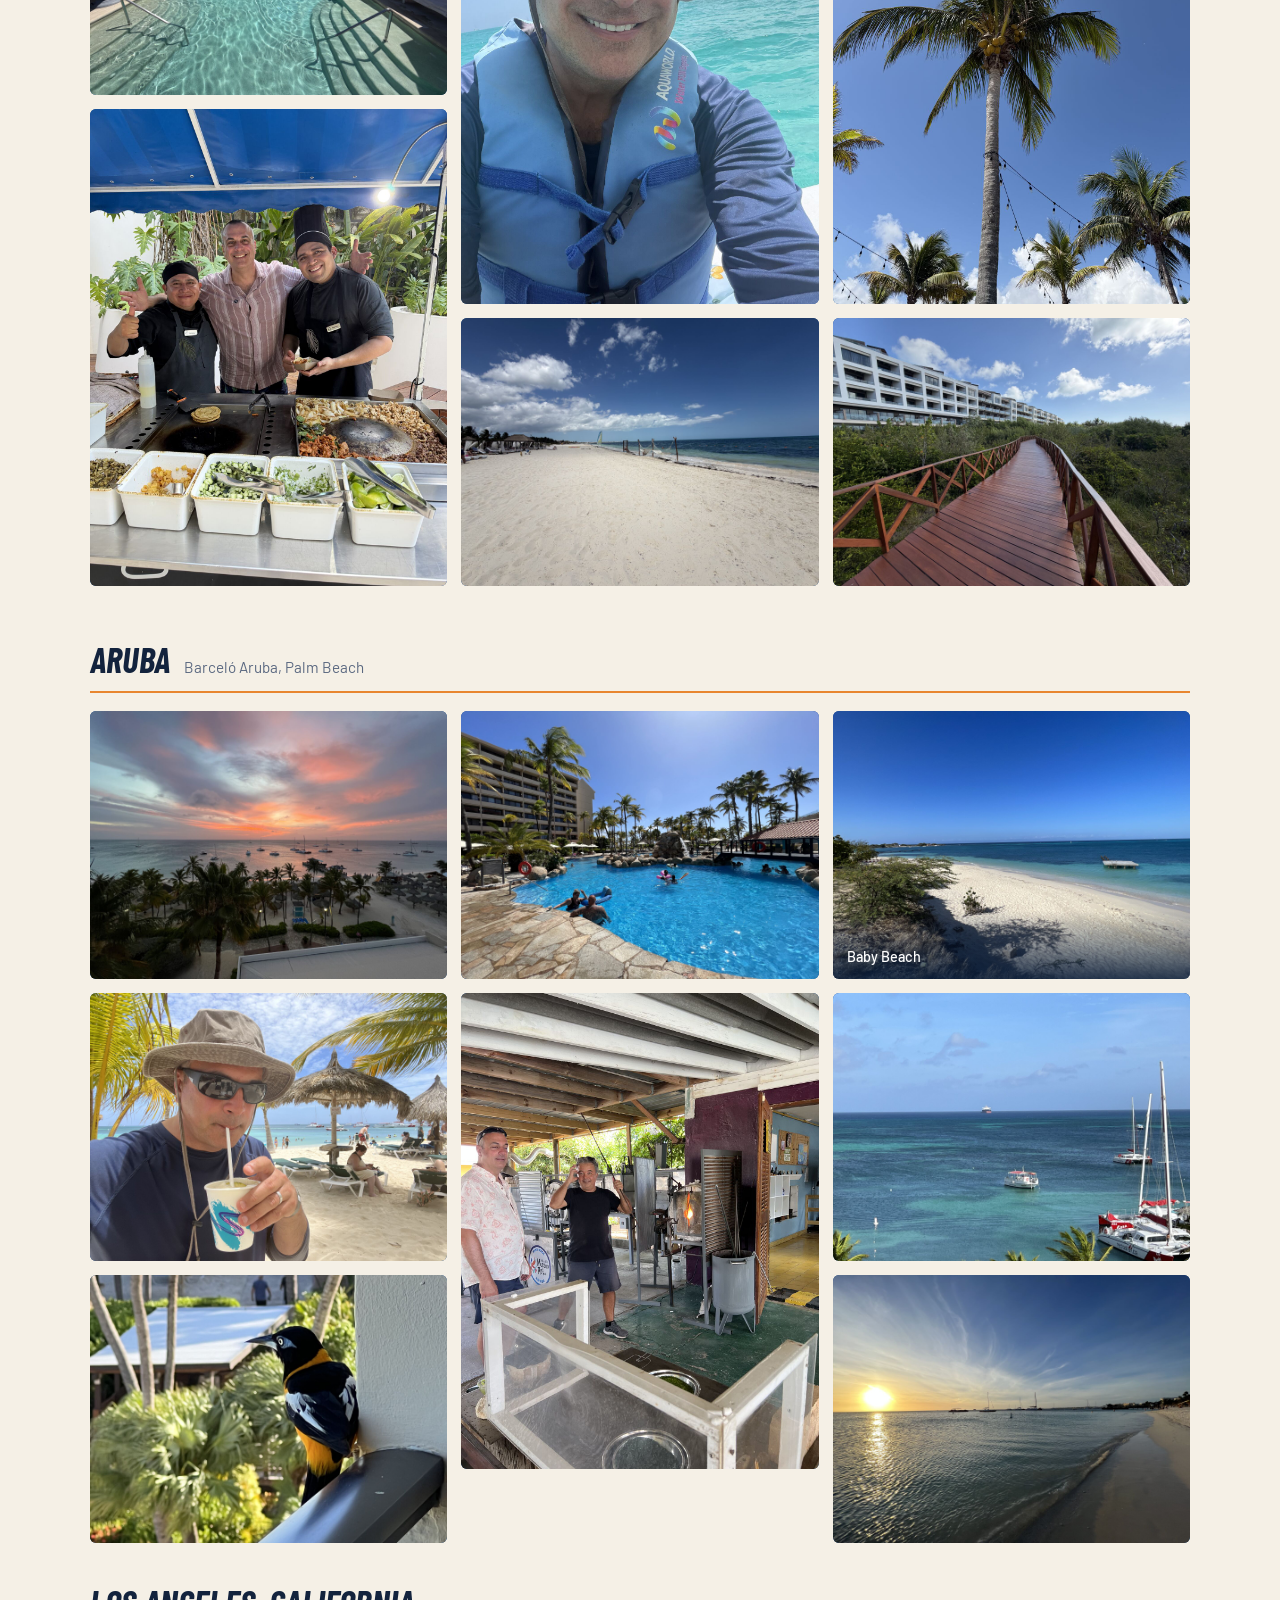
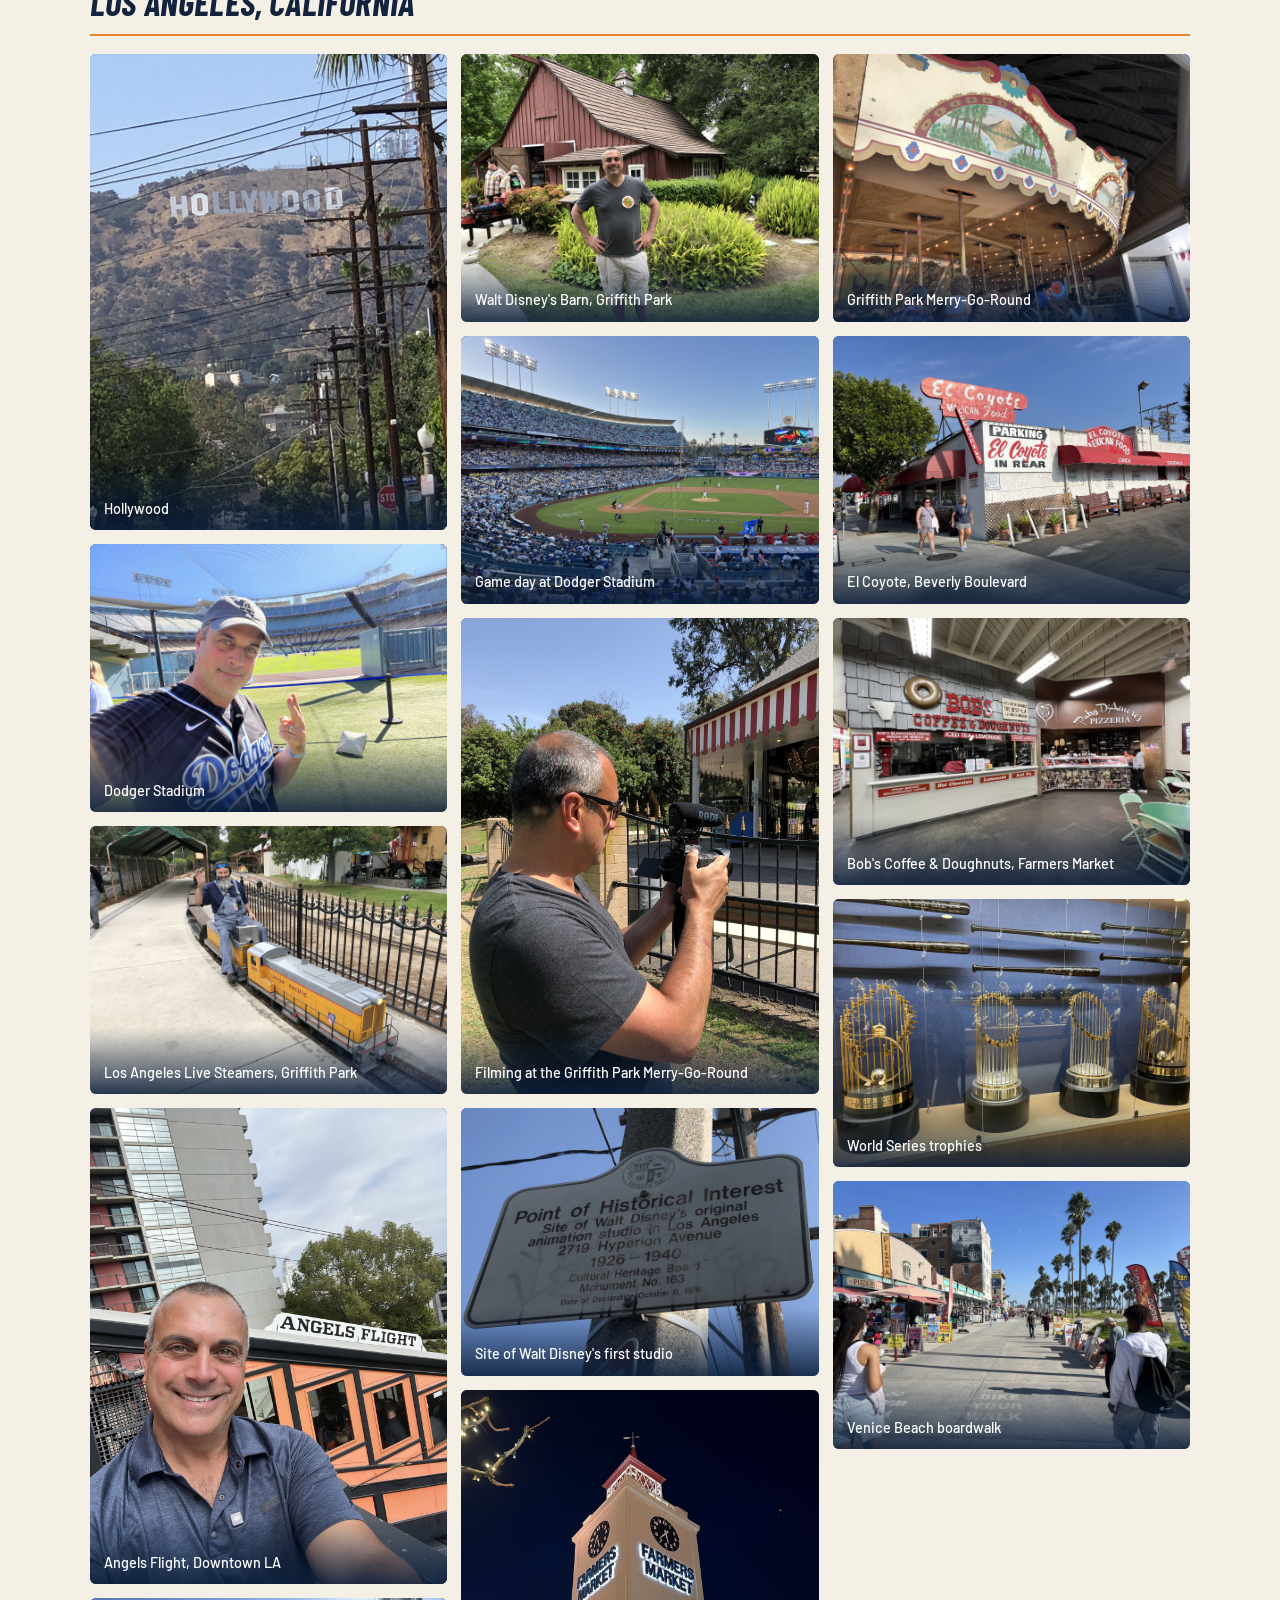
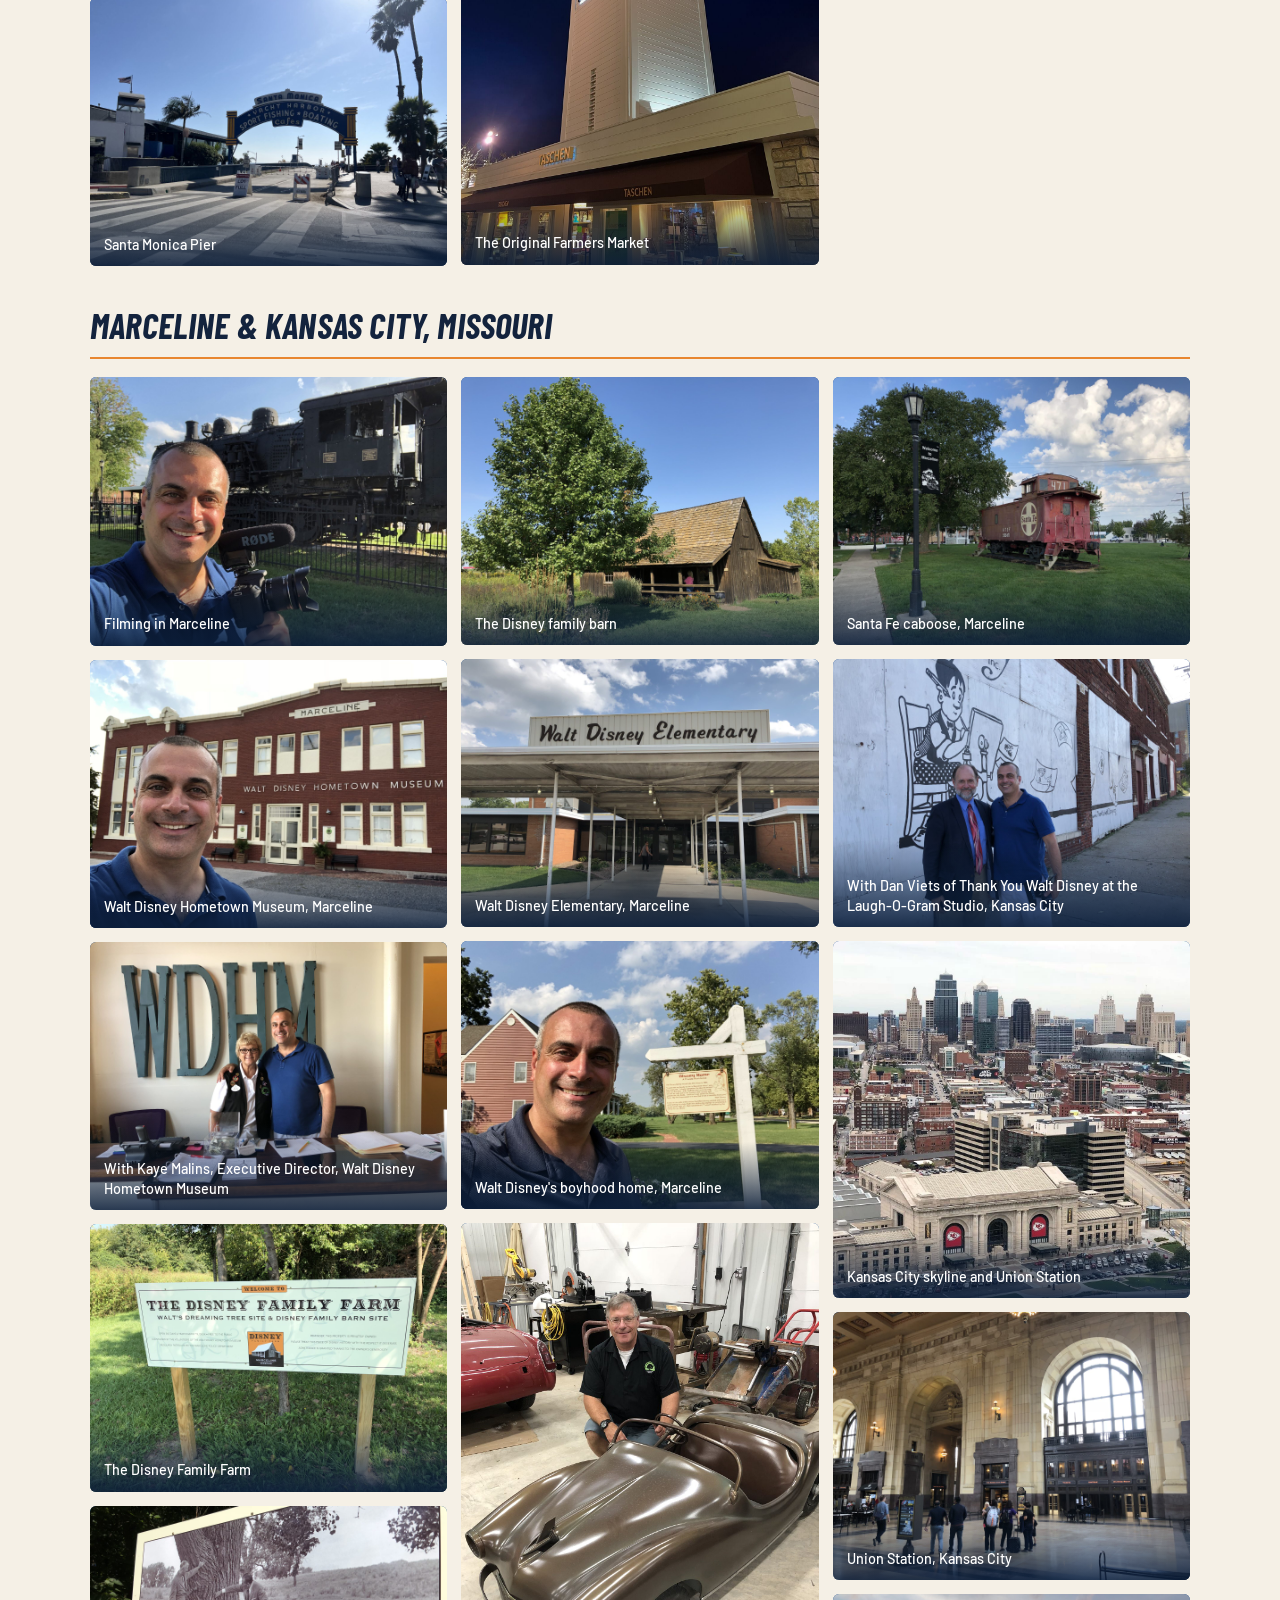
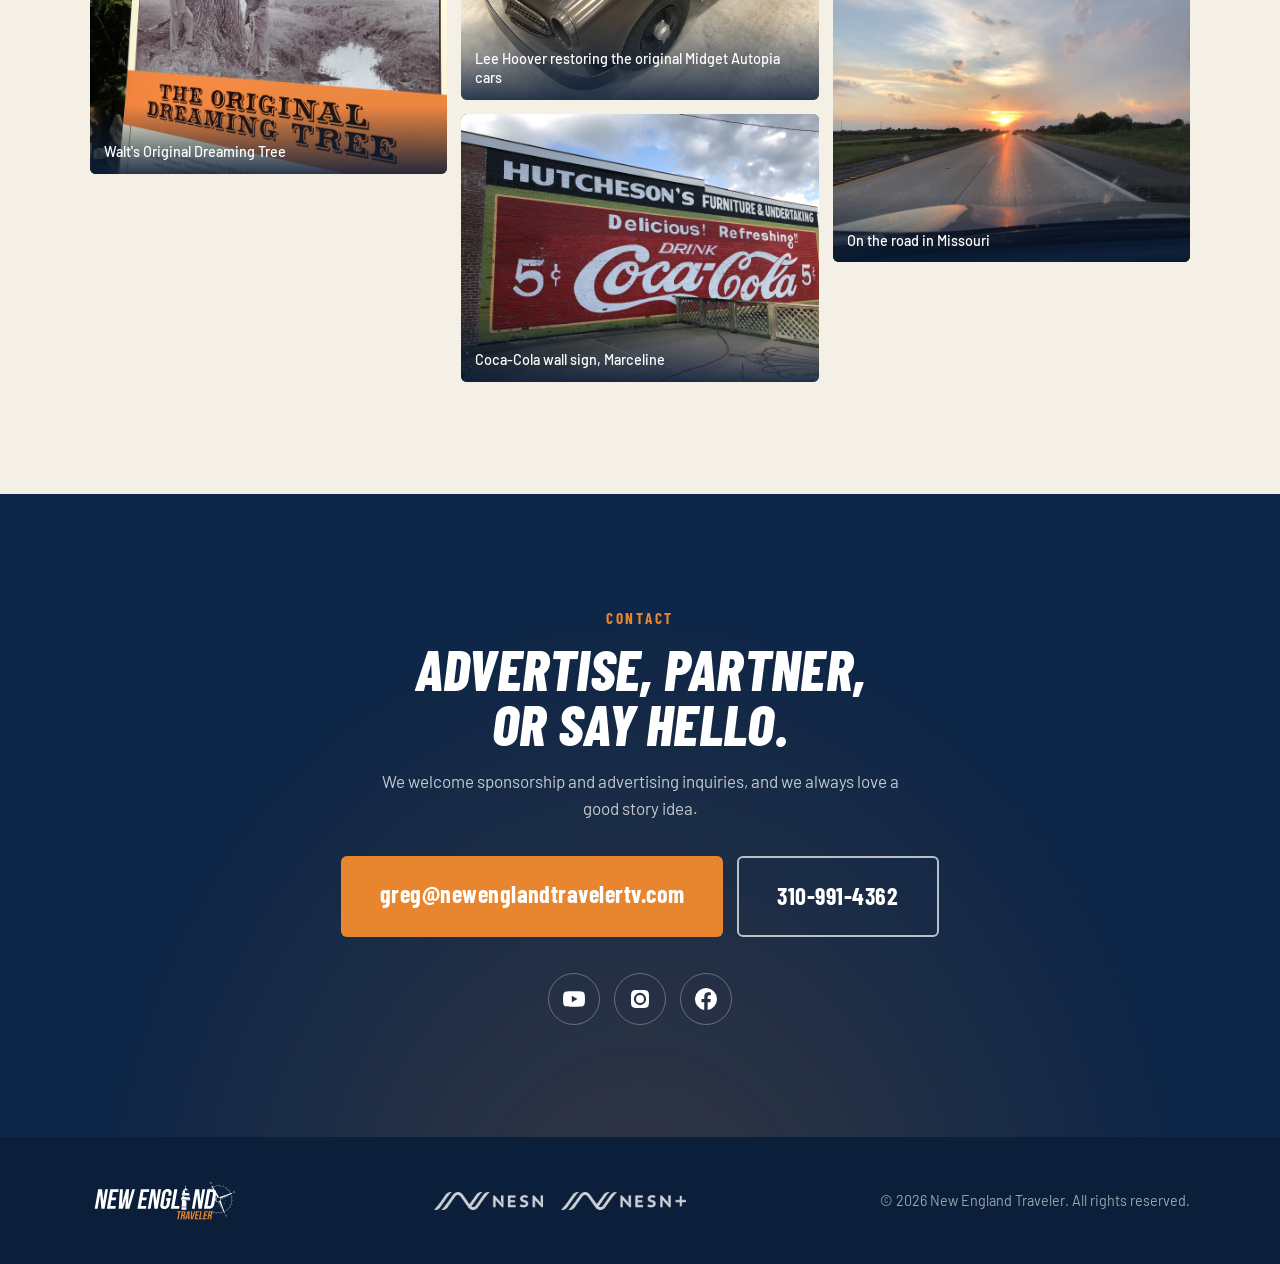
==== commit 1a21fe3f: "Photo viewer: previous/next arrows, keyboard and swipe navigation" ====
--- a/index.html
+++ b/index.html
@@ -169,7 +169,9 @@
 
 <div class="lightbox" hidden role="dialog" aria-modal="true" aria-label="Photo viewer">
   <button class="lightbox__close" aria-label="Close photo">&times;</button>
-  <figure><img alt=""><figcaption></figcaption></figure>
+  <button class="lightbox__nav lightbox__prev" aria-label="Previous photo">&#8249;</button>
+  <figure><img alt=""><figcaption></figcaption><p class="lightbox__count"></p></figure>
+  <button class="lightbox__nav lightbox__next" aria-label="Next photo">&#8250;</button>
 </div>
 
 <script src="content.js"></script>
--- a/styles.css
+++ b/styles.css
@@ -182,6 +182,13 @@
 .lightbox img { max-height: 84vh; width: auto; max-width: 100%; margin: 0 auto; border-radius: 4px; }
 .lightbox figcaption { color: rgba(255,255,255,.85); margin-top: 12px; font-size: .95rem; }
 .lightbox__close { position: absolute; top: 14px; right: 18px; width: 48px; height: 48px; font-size: 2.2rem; line-height: 1; color: #fff; background: none; border: 0; cursor: pointer; }
+.lightbox__nav { position: absolute; top: 50%; transform: translateY(-50%); width: 56px; height: 56px; border-radius: 50%; border: 0; background: rgba(255,255,255,.14); color: #fff; font-size: 2.6rem; line-height: 1; padding-bottom: 6px; cursor: pointer; z-index: 2; transition: background .2s; }
+.lightbox__nav:hover, .lightbox__nav:focus-visible { background: var(--orange); }
+.lightbox__prev { left: 18px; }
+.lightbox__next { right: 18px; }
+.lightbox--single .lightbox__nav { display: none; }
+.lightbox__count { color: rgba(255,255,255,.6); font-size: .85rem; margin: 4px 0 0; letter-spacing: .08em; }
+@media (max-width: 640px) { .lightbox__nav { width: 44px; height: 44px; font-size: 2rem; background: rgba(6,16,32,.6); } .lightbox__prev { left: 8px; } .lightbox__next { right: 8px; } }
 
 /* Real photos in hero and about */
 .hero__media img { object-position: 62% 50%; }
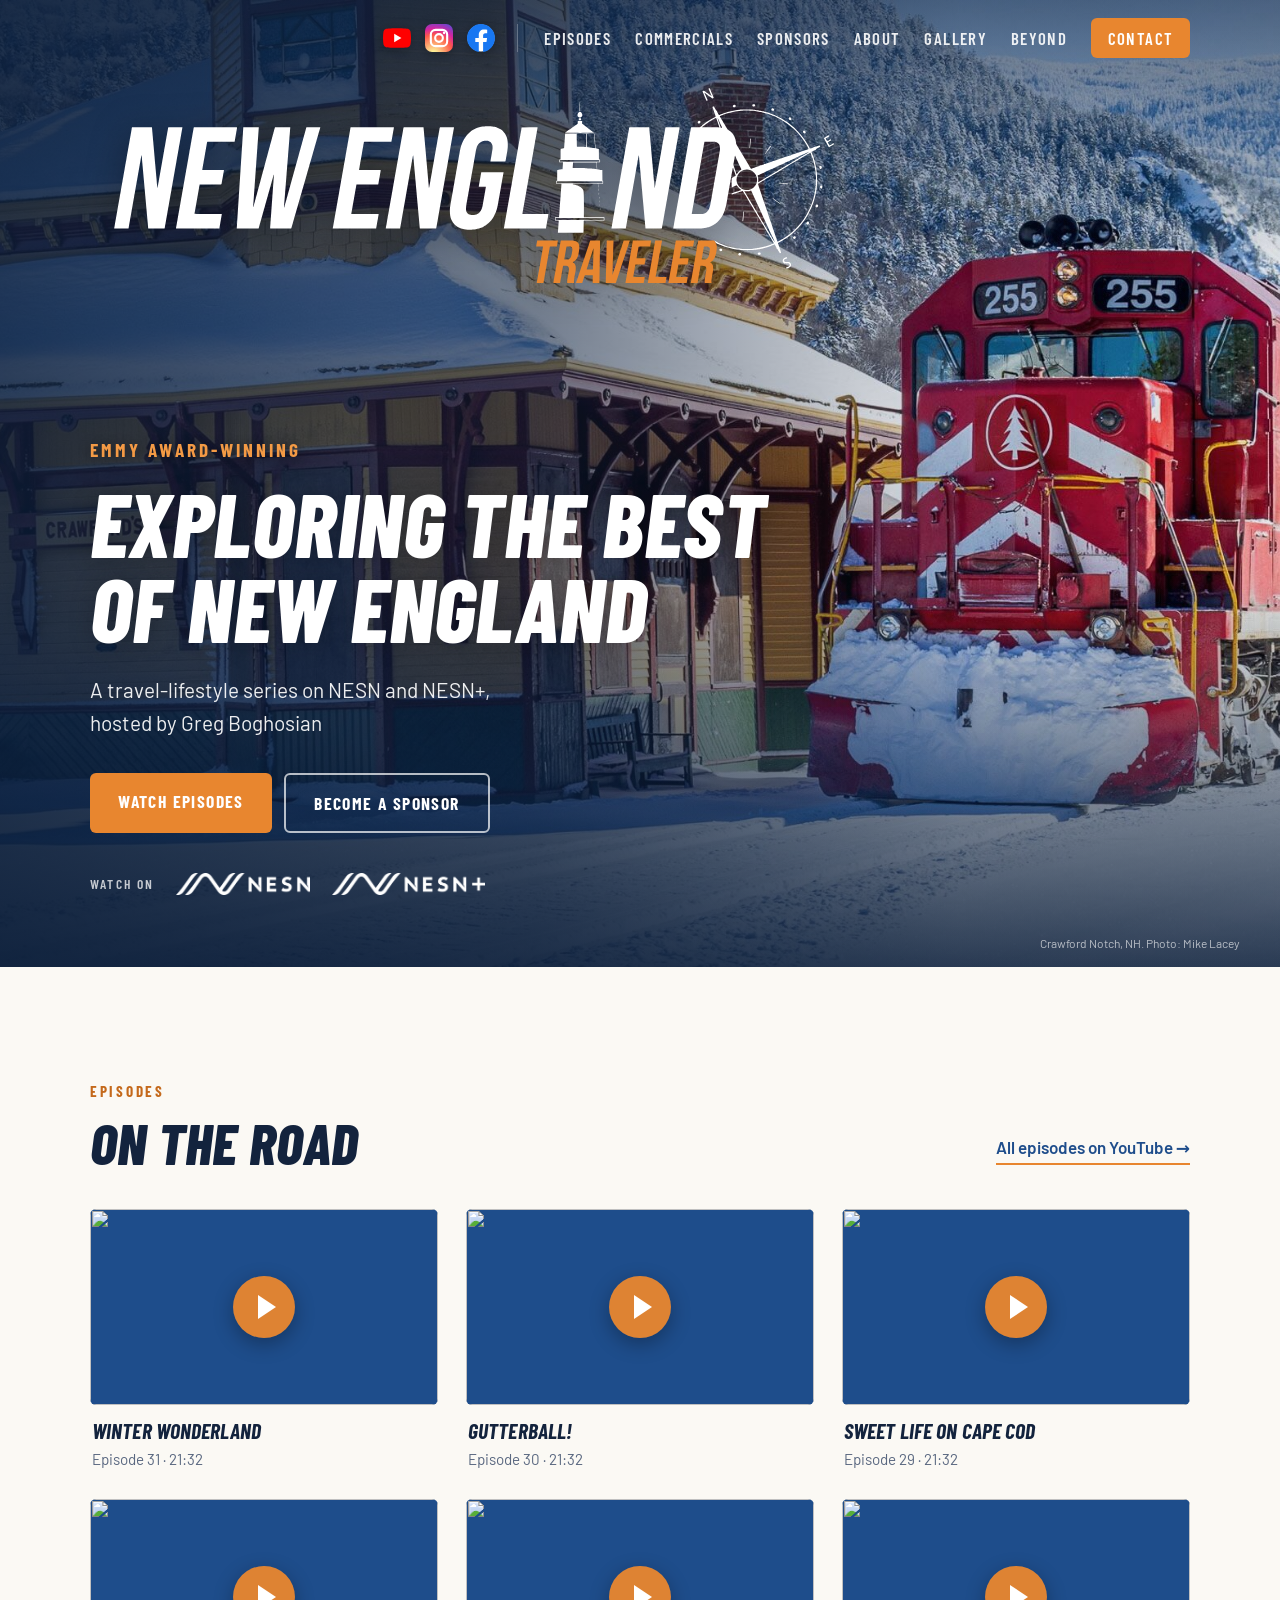
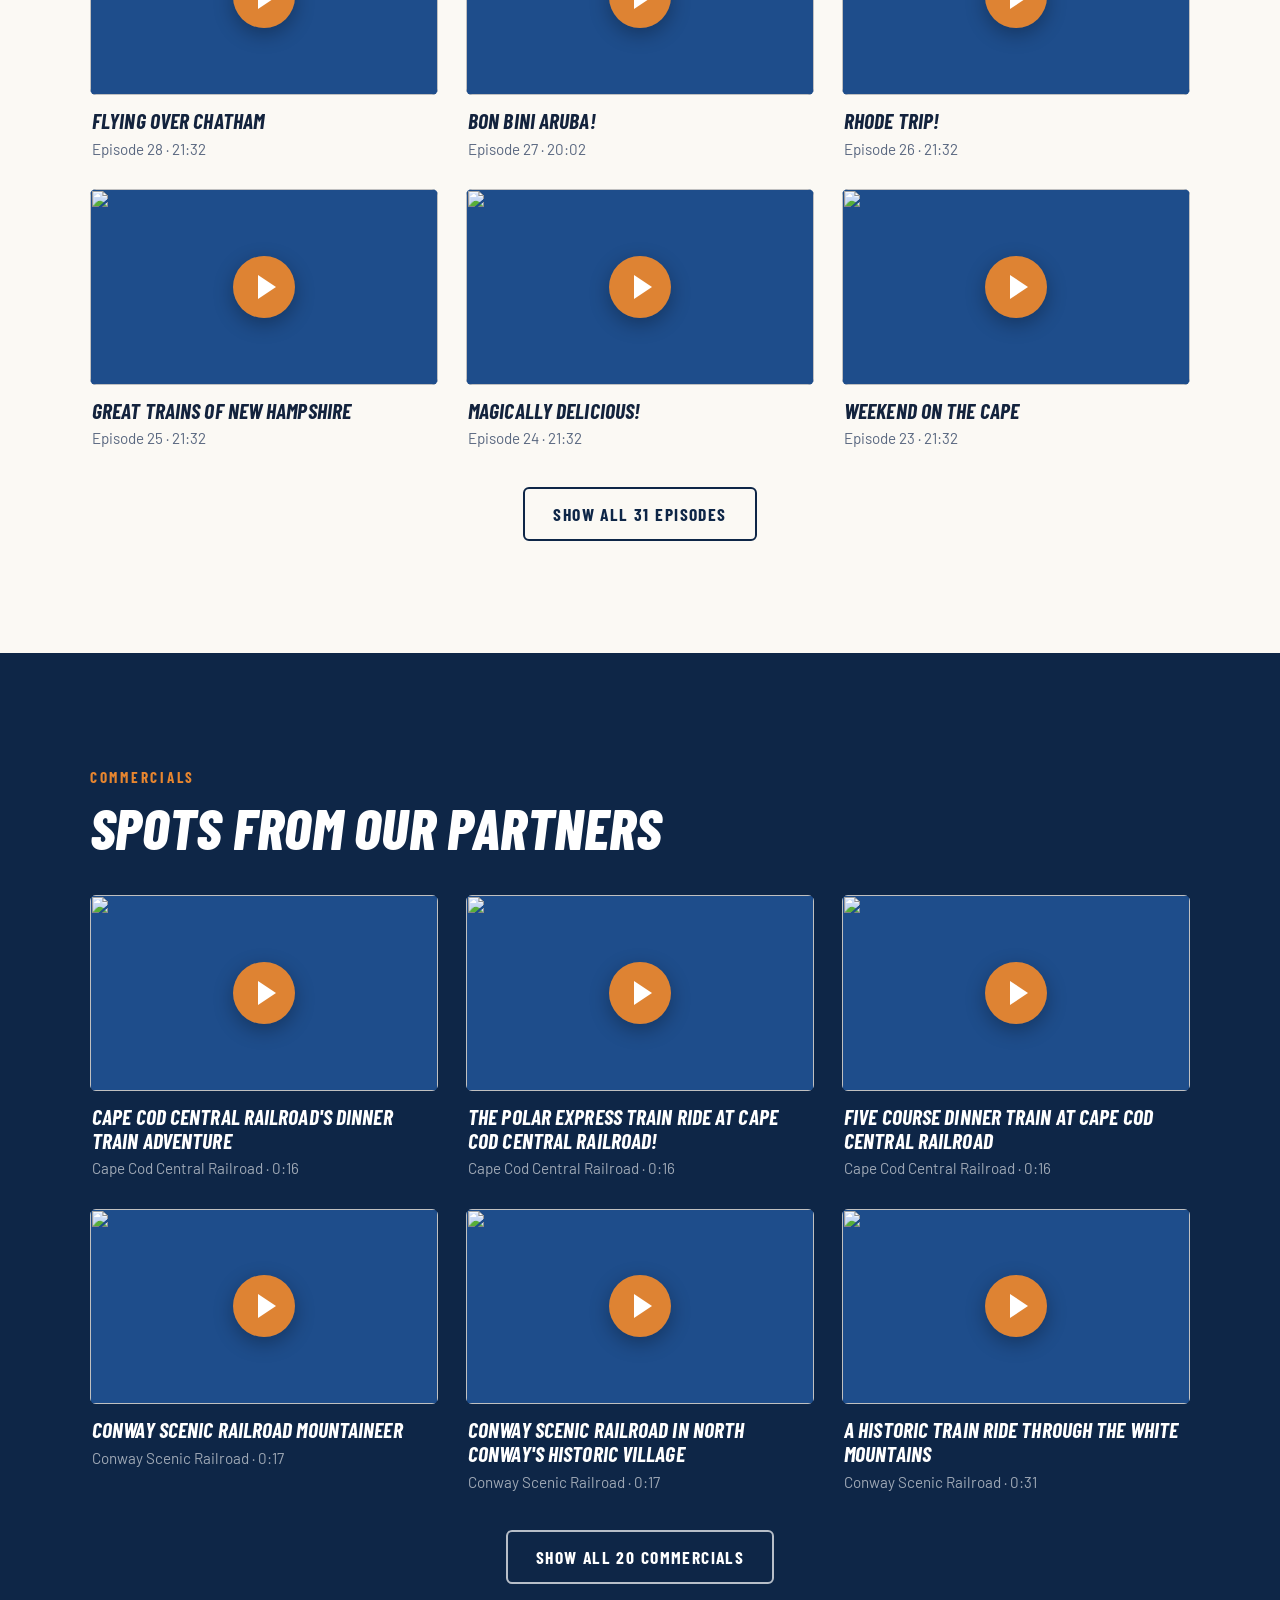
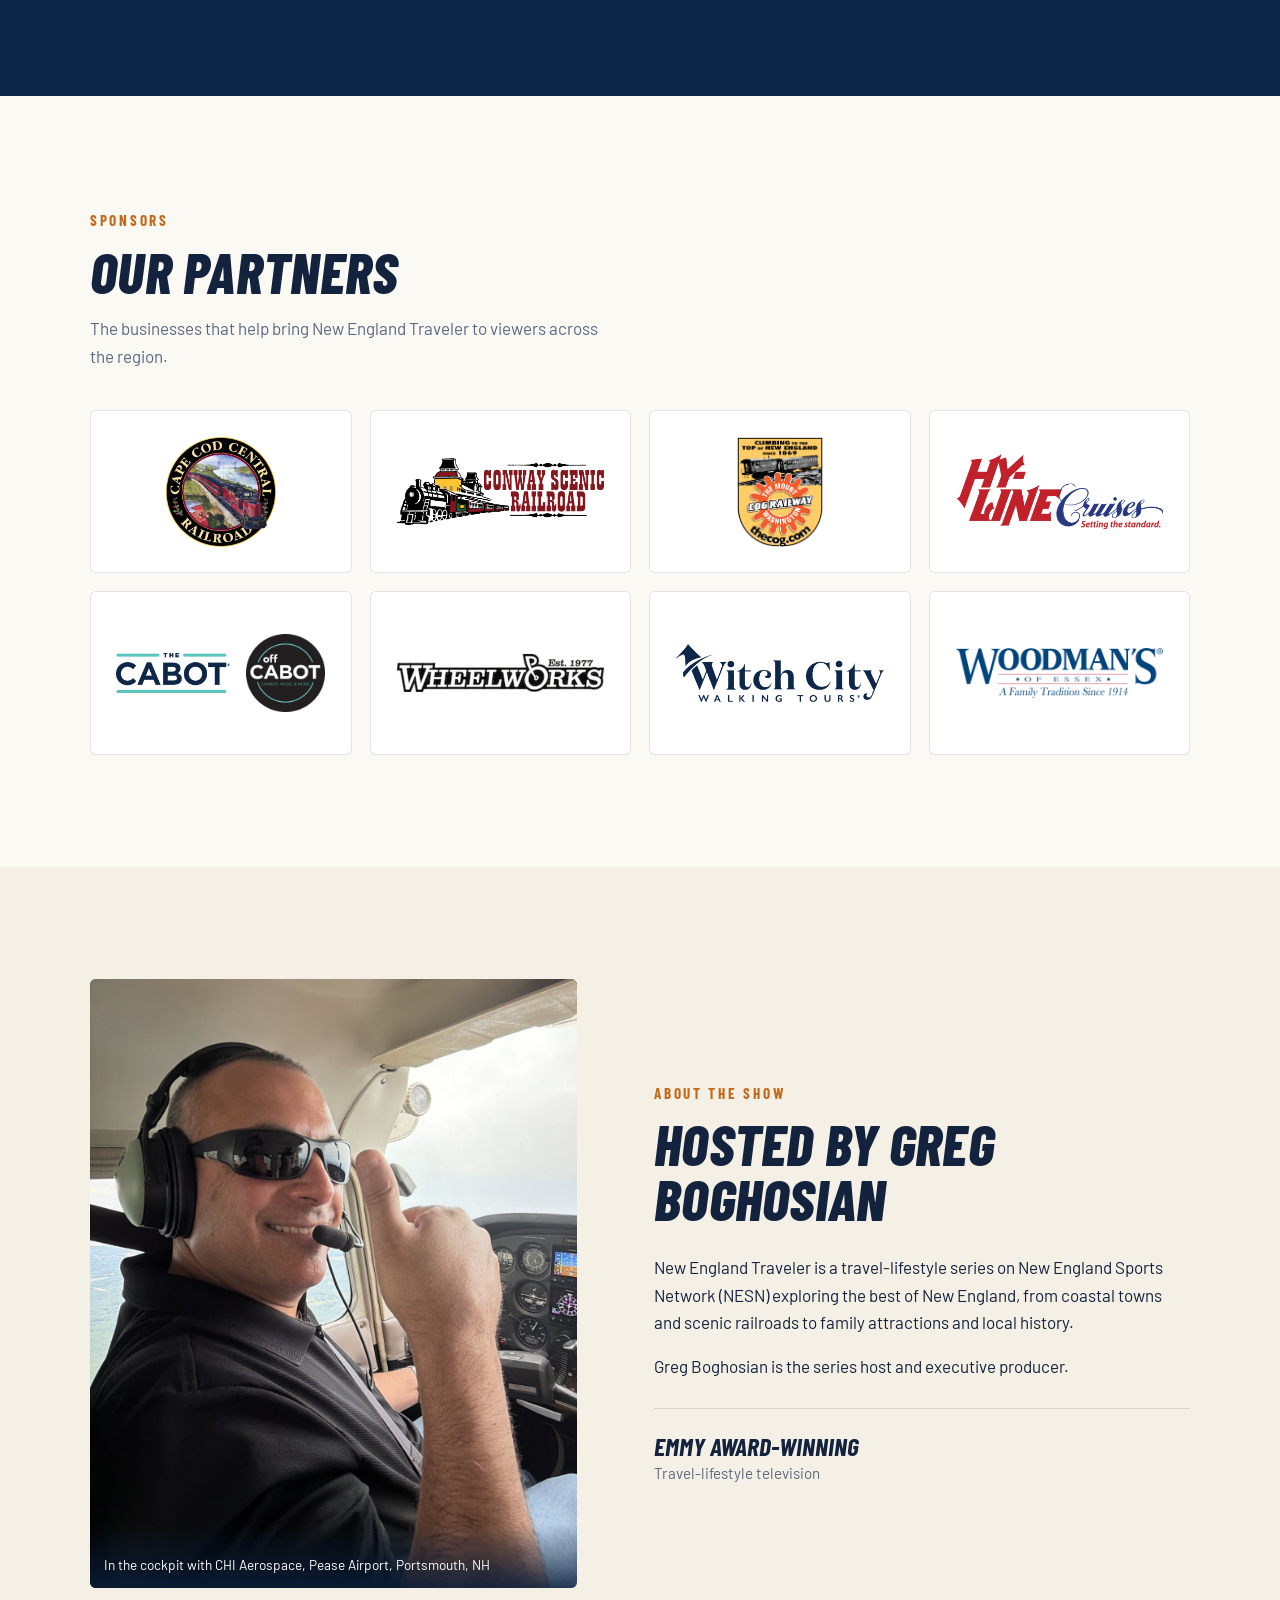
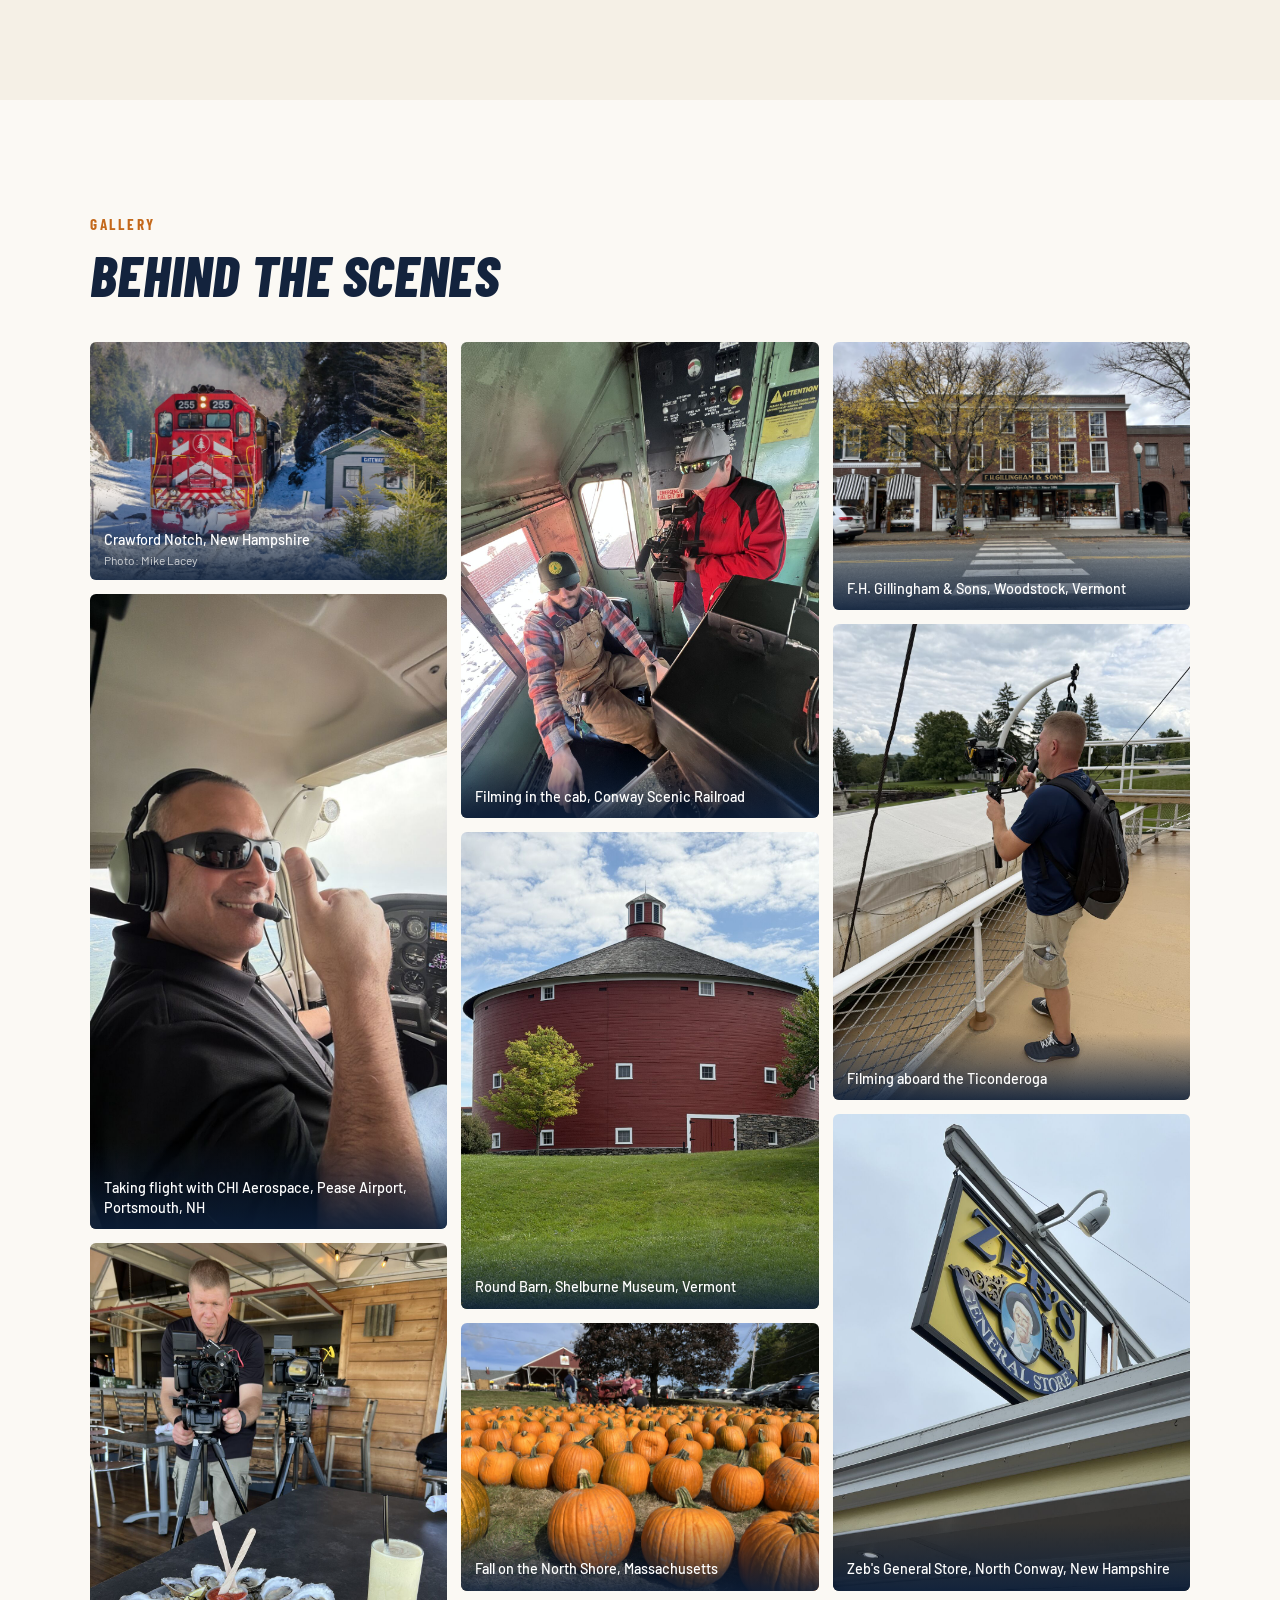
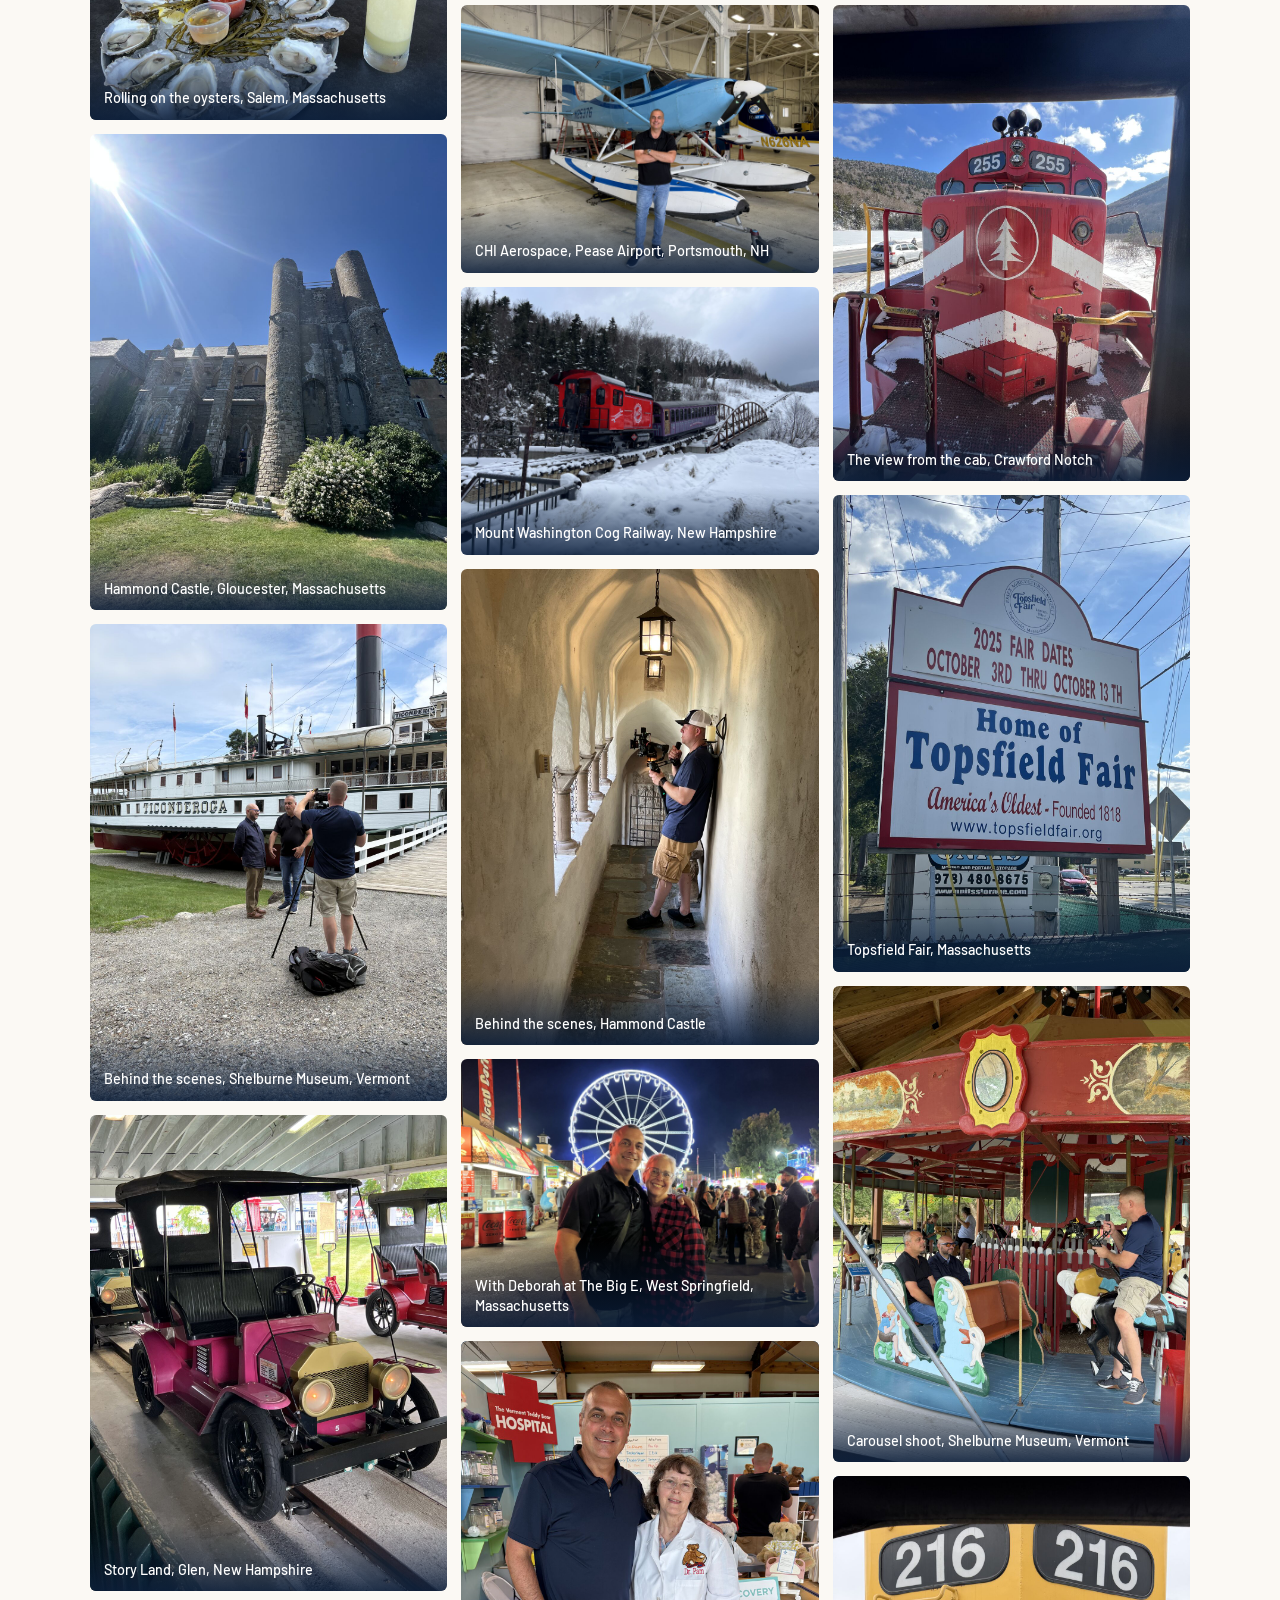
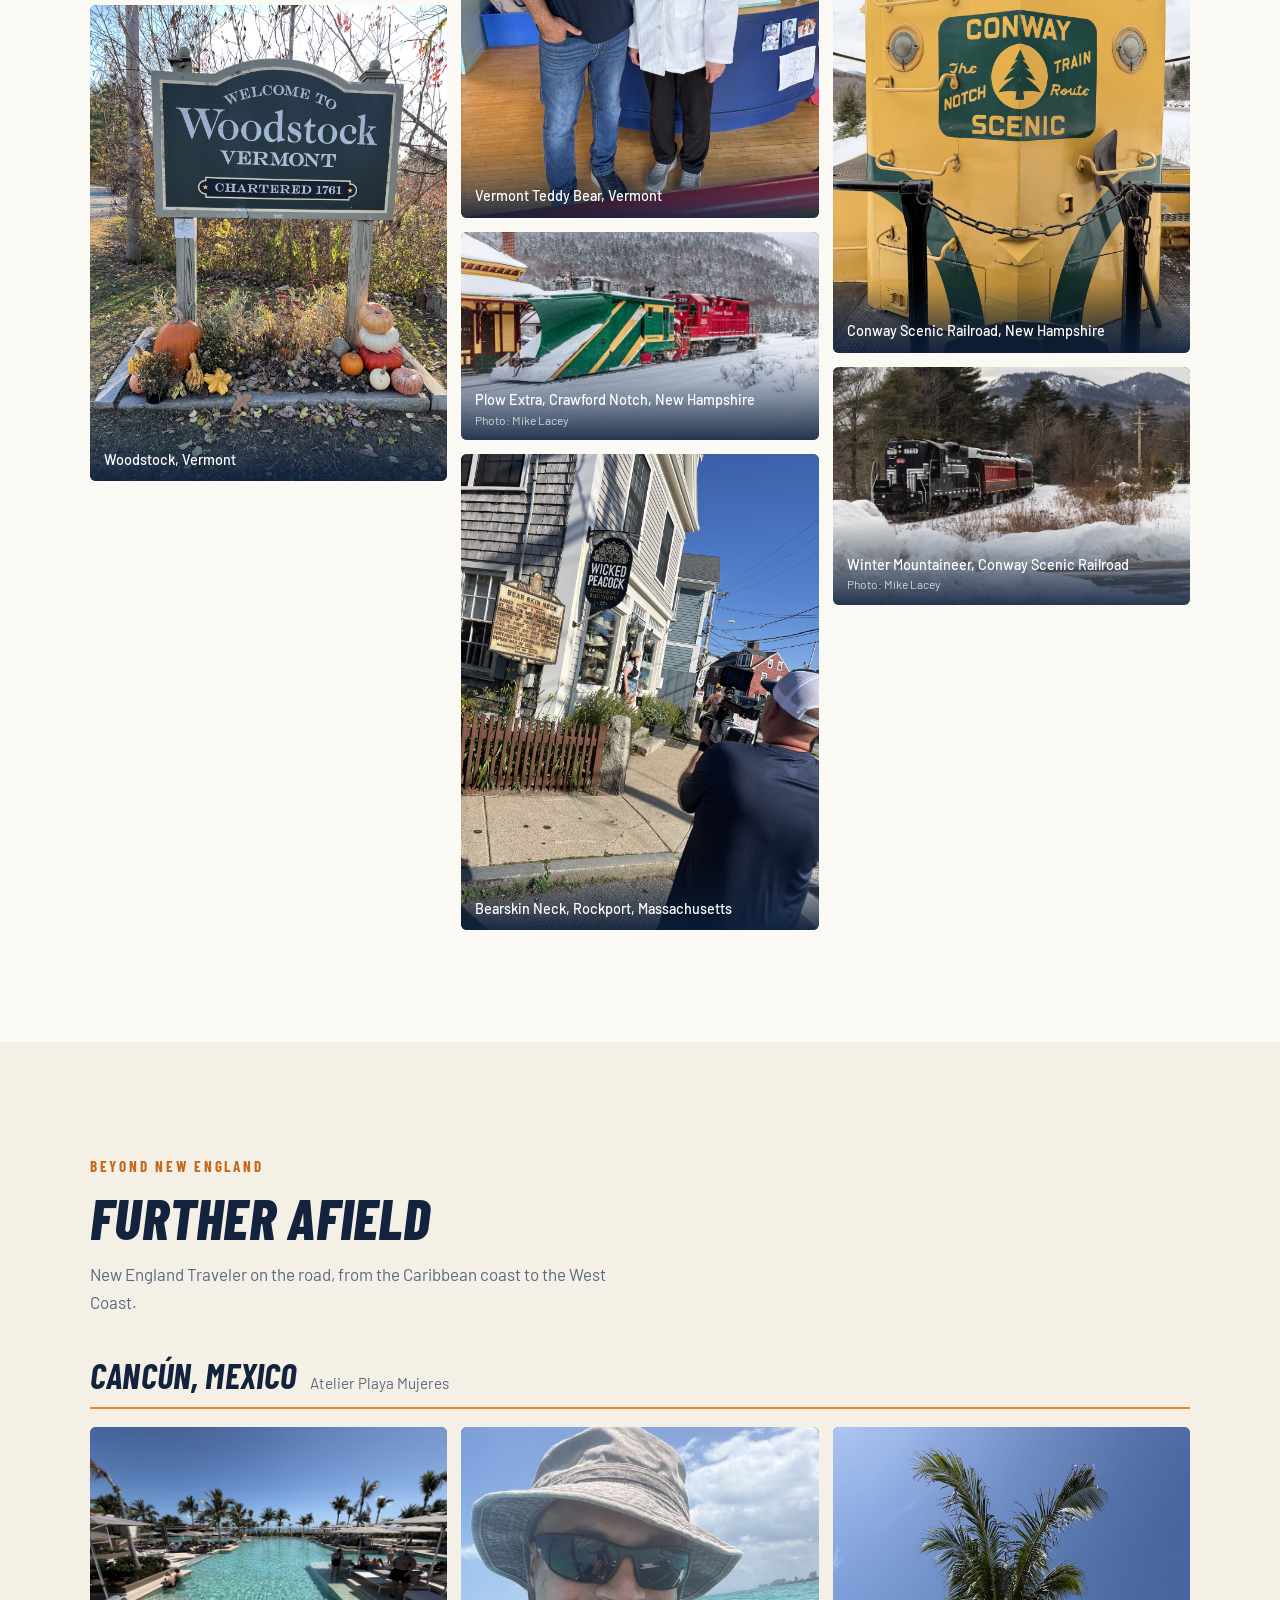
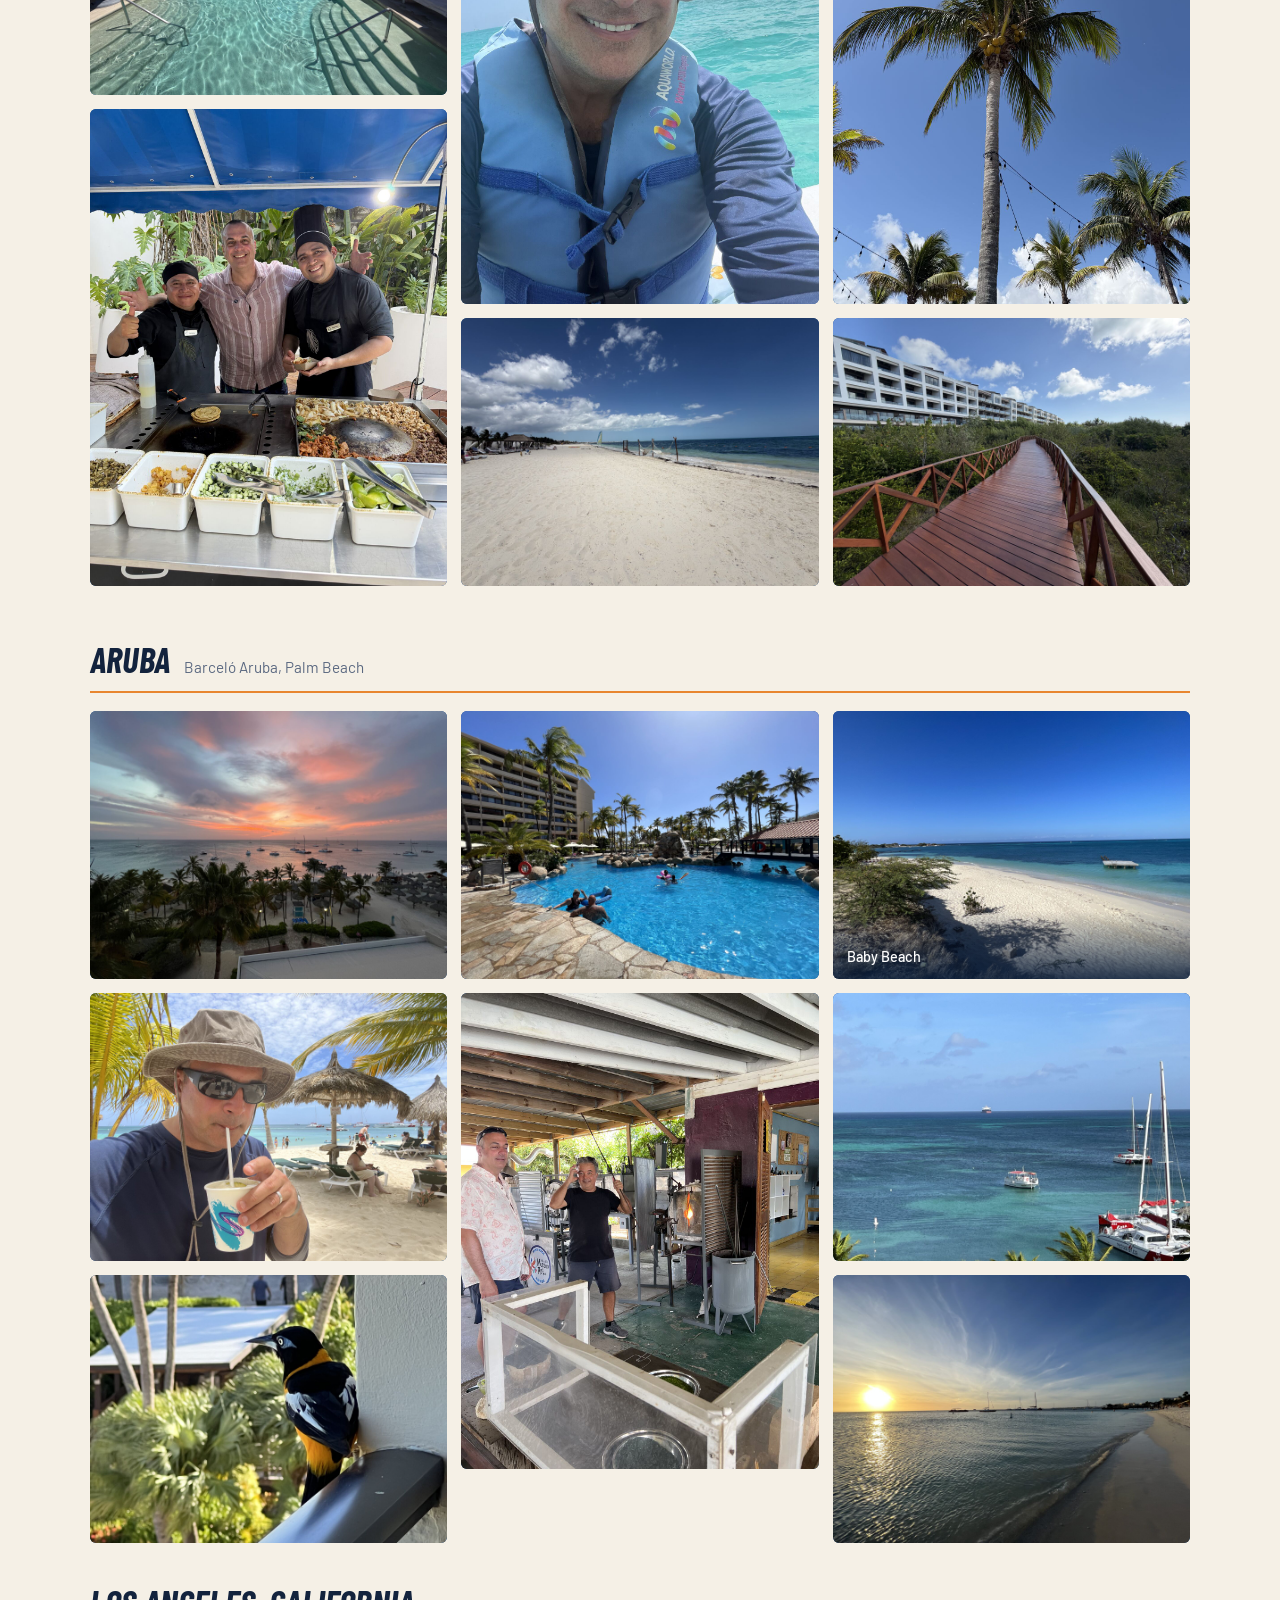
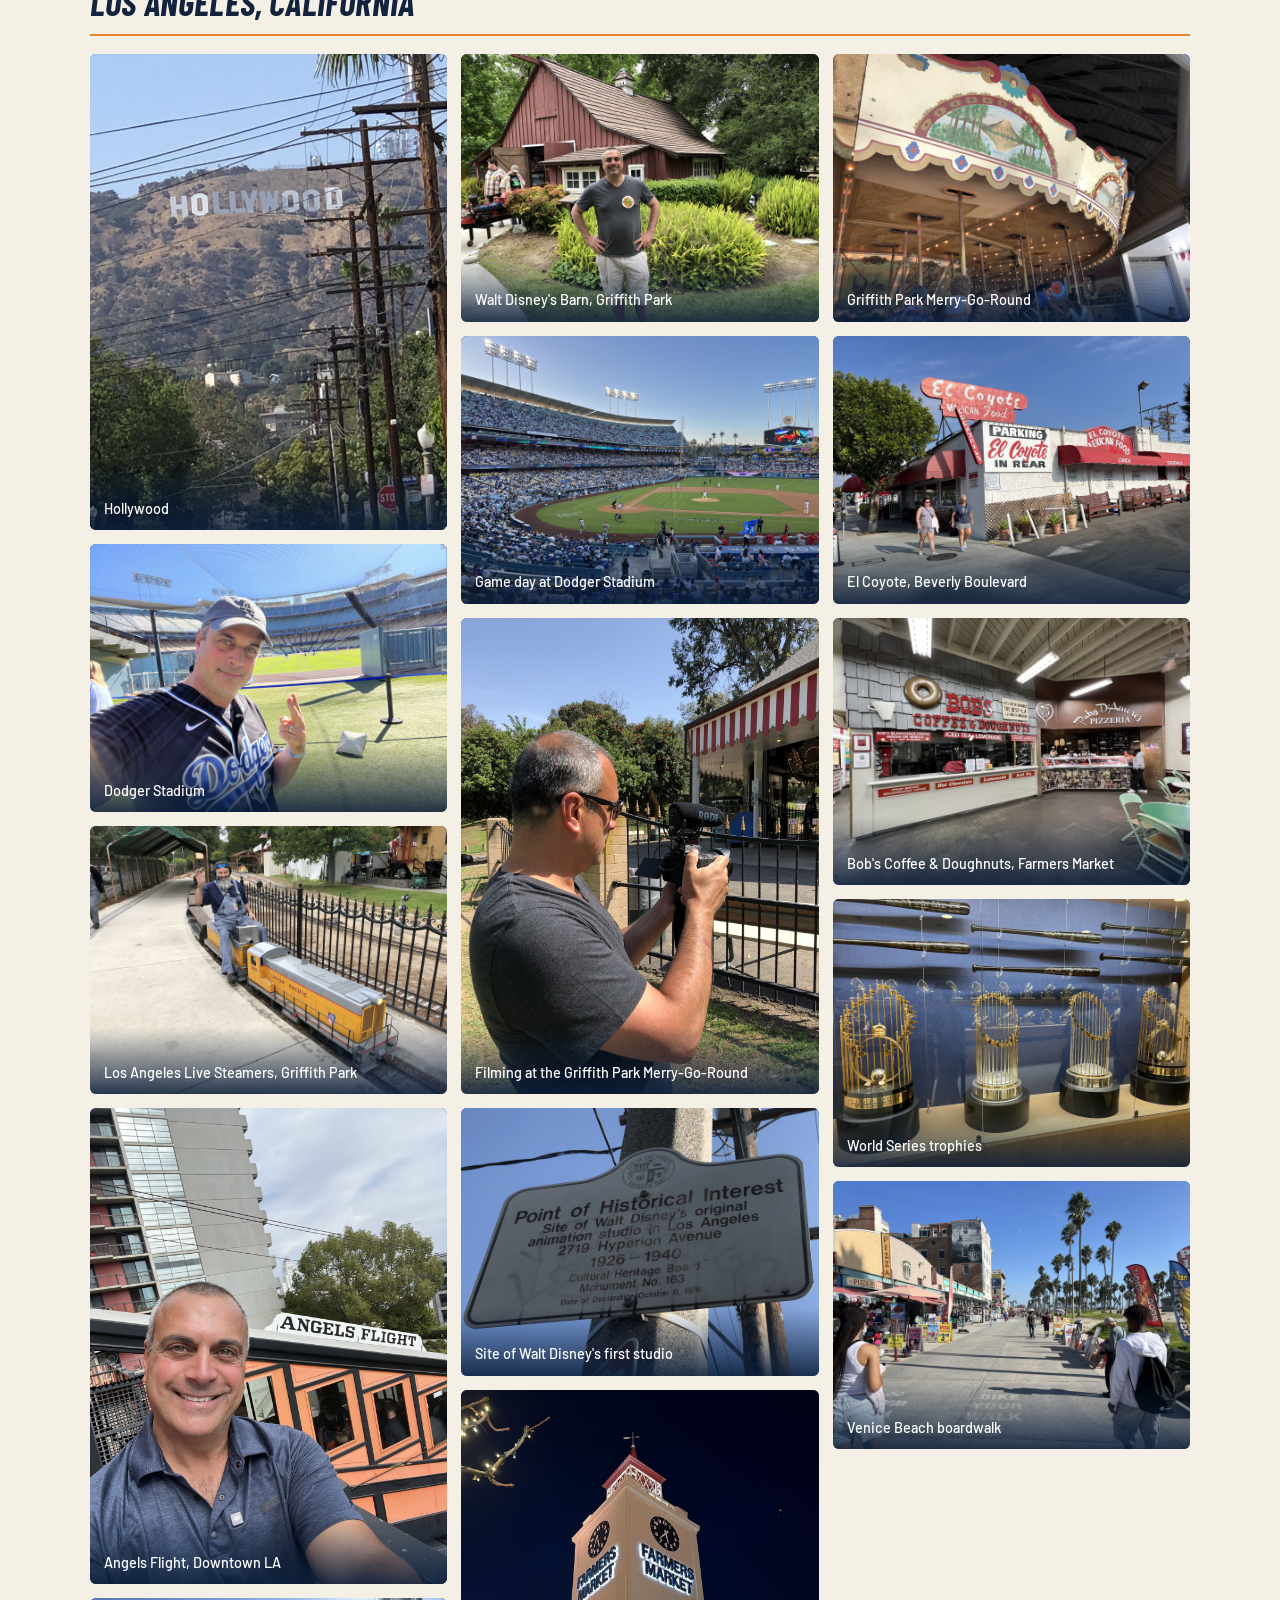
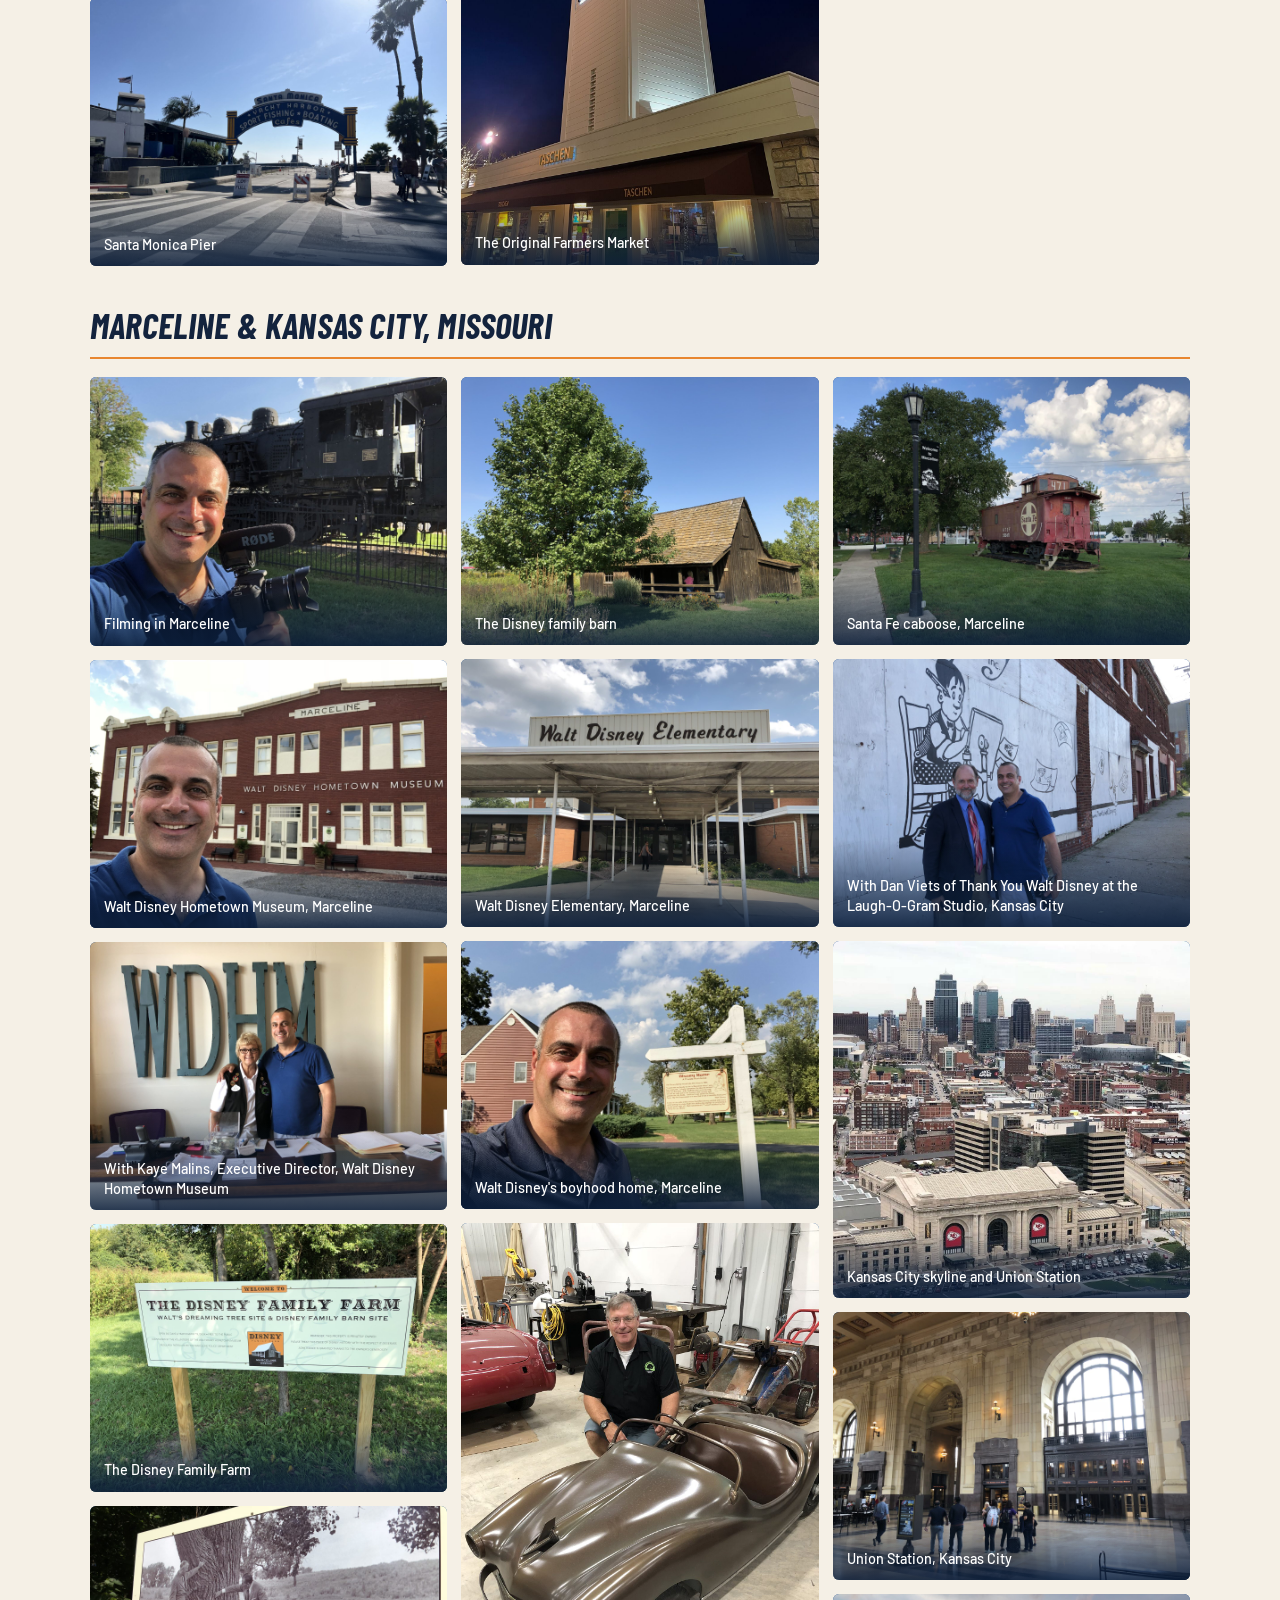
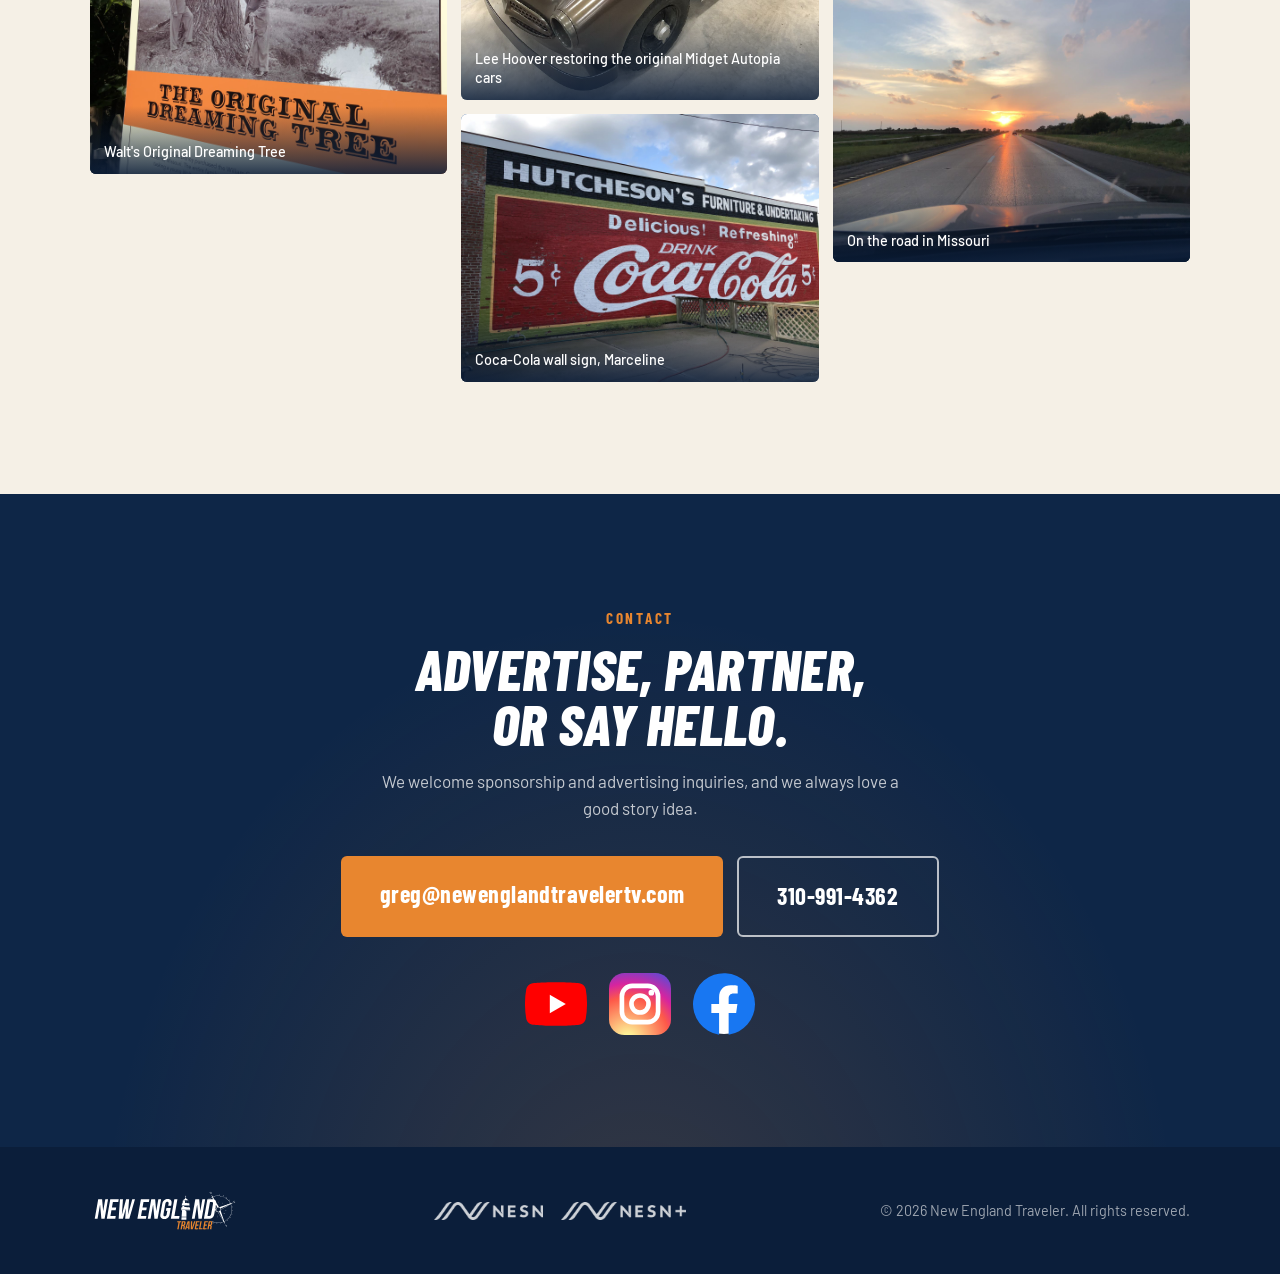
==== commit ca205422: "Full-color social icons: 20% larger at bottom, added to top nav" ====
--- a/index.html
+++ b/index.html
@@ -16,6 +16,17 @@
 <link rel="stylesheet" href="styles.css">
 </head>
 <body>
+<svg width="0" height="0" style="position:absolute" aria-hidden="true" focusable="false">
+  <defs>
+    <radialGradient id="igGrad" cx="30%" cy="107%" r="150%">
+      <stop offset="0" stop-color="#fdf497"/><stop offset=".05" stop-color="#fdf497"/>
+      <stop offset=".45" stop-color="#fd5949"/><stop offset=".6" stop-color="#d6249f"/><stop offset=".9" stop-color="#285AEB"/>
+    </radialGradient>
+    <symbol id="ico-yt" viewBox="0 0 24 24"><path fill="#FF0000" d="M23.5 6.2a3 3 0 0 0-2.1-2.1C19.5 3.6 12 3.6 12 3.6s-7.5 0-9.4.5A3 3 0 0 0 .5 6.2 31 31 0 0 0 0 12a31 31 0 0 0 .5 5.8 3 3 0 0 0 2.1 2.1c1.9.5 9.4.5 9.4.5s7.5 0 9.4-.5a3 3 0 0 0 2.1-2.1A31 31 0 0 0 24 12a31 31 0 0 0-.5-5.8z"/><path fill="#fff" d="M9.6 15.6V8.4l6.2 3.6z"/></symbol>
+    <symbol id="ico-ig" viewBox="0 0 24 24"><rect width="24" height="24" rx="6" fill="url(#igGrad)"/><rect x="5" y="5" width="14" height="14" rx="4" fill="none" stroke="#fff" stroke-width="1.8"/><circle cx="12" cy="12" r="3.3" fill="none" stroke="#fff" stroke-width="1.8"/><circle cx="16.4" cy="7.6" r="1.1" fill="#fff"/></symbol>
+    <symbol id="ico-fb" viewBox="0 0 24 24"><circle cx="12" cy="12" r="11.6" fill="#fff"/><path fill="#1877F2" d="M24 12a12 12 0 1 0-13.9 11.9v-8.4H7.1V12h3V9.4c0-3 1.8-4.7 4.5-4.7 1.3 0 2.7.2 2.7.2v3h-1.5c-1.5 0-2 .9-2 1.9V12h3.4l-.5 3.5h-2.9v8.4A12 12 0 0 0 24 12z"/></symbol>
+  </defs>
+</svg>
 
 <header class="nav" id="top">
   <div class="nav__inner">
@@ -26,6 +37,11 @@
       <span></span><span></span>
     </button>
     <nav class="nav__menu" id="menu" aria-label="Main">
+      <div class="nav__socials">
+        <a href="https://www.youtube.com/@NewEnglandTravelerTV" target="_blank" rel="noopener" aria-label="YouTube"><svg aria-hidden="true"><use href="#ico-yt"/></svg></a>
+        <a href="https://www.instagram.com/newenglandtravelertv/" target="_blank" rel="noopener" aria-label="Instagram"><svg aria-hidden="true"><use href="#ico-ig"/></svg></a>
+        <a href="https://www.facebook.com/NewEnglandTravelerTV" target="_blank" rel="noopener" aria-label="Facebook"><svg aria-hidden="true"><use href="#ico-fb"/></svg></a>
+      </div>
       <a href="#episodes">Episodes</a>
       <a href="#commercials">Commercials</a>
       <a href="#sponsors">Sponsors</a>
@@ -142,15 +158,9 @@
         <a class="btn btn--ghost btn--lg" href="tel:+13109914362">310-991-4362</a>
       </div>
       <div class="socials">
-        <a href="https://www.youtube.com/@NewEnglandTravelerTV" target="_blank" rel="noopener" aria-label="YouTube">
-          <svg viewBox="0 0 24 24" aria-hidden="true"><path d="M23.5 6.2a3 3 0 0 0-2.1-2.1C19.5 3.6 12 3.6 12 3.6s-7.5 0-9.4.5A3 3 0 0 0 .5 6.2 31 31 0 0 0 0 12a31 31 0 0 0 .5 5.8 3 3 0 0 0 2.1 2.1c1.9.5 9.4.5 9.4.5s7.5 0 9.4-.5a3 3 0 0 0 2.1-2.1A31 31 0 0 0 24 12a31 31 0 0 0-.5-5.8zM9.6 15.6V8.4l6.2 3.6-6.2 3.6z"/></svg>
-        </a>
-        <a href="https://www.instagram.com/newenglandtravelertv/" target="_blank" rel="noopener" aria-label="Instagram">
-          <svg viewBox="0 0 24 24" aria-hidden="true"><path d="M12 2.2c3.2 0 3.6 0 4.8.1 1.2.1 1.8.2 2.2.4.6.2 1 .5 1.4.9.4.4.7.8.9 1.4.2.4.4 1 .4 2.2.1 1.3.1 1.6.1 4.8s0 3.6-.1 4.8c-.1 1.2-.2 1.8-.4 2.2-.2.6-.5 1-.9 1.4-.4.4-.8.7-1.4.9-.4.2-1 .4-2.2.4-1.3.1-1.6.1-4.8.1s-3.6 0-4.8-.1c-1.2-.1-1.8-.2-2.2-.4-.6-.2-1-.5-1.4-.9-.4-.4-.7-.8-.9-1.4-.2-.4-.4-1-.4-2.2C2.2 15.6 2.2 15.2 2.2 12s0-3.6.1-4.8c.1-1.2.2-1.8.4-2.2.2-.6.5-1 .9-1.4.4-.4.8-.7 1.4-.9.4-.2 1-.4 2.2-.4C8.4 2.2 8.8 2.2 12 2.2zm0 3.1a6.7 6.7 0 1 0 0 13.4 6.7 6.7 0 0 0 0-13.4zm0 11a4.3 4.3 0 1 1 0-8.6 4.3 4.3 0 0 1 0 8.6zm6.9-11.3a1.6 1.6 0 1 1-3.1 0 1.6 1.6 0 0 1 3.1 0z"/></svg>
-        </a>
-        <a href="https://www.facebook.com/NewEnglandTravelerTV" target="_blank" rel="noopener" aria-label="Facebook">
-          <svg viewBox="0 0 24 24" aria-hidden="true"><path d="M24 12a12 12 0 1 0-13.9 11.9v-8.4H7.1V12h3V9.4c0-3 1.8-4.7 4.5-4.7 1.3 0 2.7.2 2.7.2v3h-1.5c-1.5 0-2 .9-2 1.9V12h3.4l-.5 3.5h-2.9v8.4A12 12 0 0 0 24 12z"/></svg>
-        </a>
+        <a href="https://www.youtube.com/@NewEnglandTravelerTV" target="_blank" rel="noopener" aria-label="YouTube"><svg aria-hidden="true"><use href="#ico-yt"/></svg></a>
+        <a href="https://www.instagram.com/newenglandtravelertv/" target="_blank" rel="noopener" aria-label="Instagram"><svg aria-hidden="true"><use href="#ico-ig"/></svg></a>
+        <a href="https://www.facebook.com/NewEnglandTravelerTV" target="_blank" rel="noopener" aria-label="Facebook"><svg aria-hidden="true"><use href="#ico-fb"/></svg></a>
       </div>
     </div>
   </section>
--- a/styles.css
+++ b/styles.css
@@ -203,10 +203,18 @@
 .contact__inner { display: flex; flex-direction: column; align-items: center; }
 .contact h2 { max-width: 18ch; }
 .contact .section__lede { margin: 1em auto 2em; }
-.socials { display: flex; gap: 14px; margin-top: 36px; }
-.socials a { width: 52px; height: 52px; display: grid; place-items: center; border-radius: 50%; border: 1.5px solid rgba(255,255,255,.3); transition: background .2s, border-color .2s; }
-.socials a:hover { background: var(--orange); border-color: var(--orange); }
-.socials svg { width: 22px; height: 22px; fill: #fff; }
+.socials { display: flex; gap: 22px; margin-top: 36px; align-items: center; }
+.socials a { width: 62px; height: 62px; display: grid; place-items: center; border-radius: 14px; transition: transform .2s; }
+.socials a:hover { transform: translateY(-3px); }
+.socials svg { width: 62px; height: 62px; }
+.nav__socials { display: flex; align-items: center; gap: 14px; padding-right: 22px; margin-right: 2px; border-right: 1px solid rgba(255,255,255,.25); }
+.nav__menu .nav__socials a { padding: 0; border: 0; opacity: 1; display: grid; transition: transform .2s; }
+.nav__menu .nav__socials a:hover { transform: translateY(-2px); }
+.nav__socials svg { width: 28px; height: 28px; filter: drop-shadow(0 2px 6px rgba(0,0,0,.3)); }
+@media (max-width: 1160px) {
+  .nav__menu .nav__socials { order: 99; justify-content: center; gap: 28px; border: 0; padding: 20px 0 4px; margin: 0; }
+  .nav__socials svg { width: 36px; height: 36px; }
+}
 
 /* Footer */
 .footer { background: var(--navy-900); color: rgba(255,255,255,.6); padding: 40px 0; font-size: .9rem; }
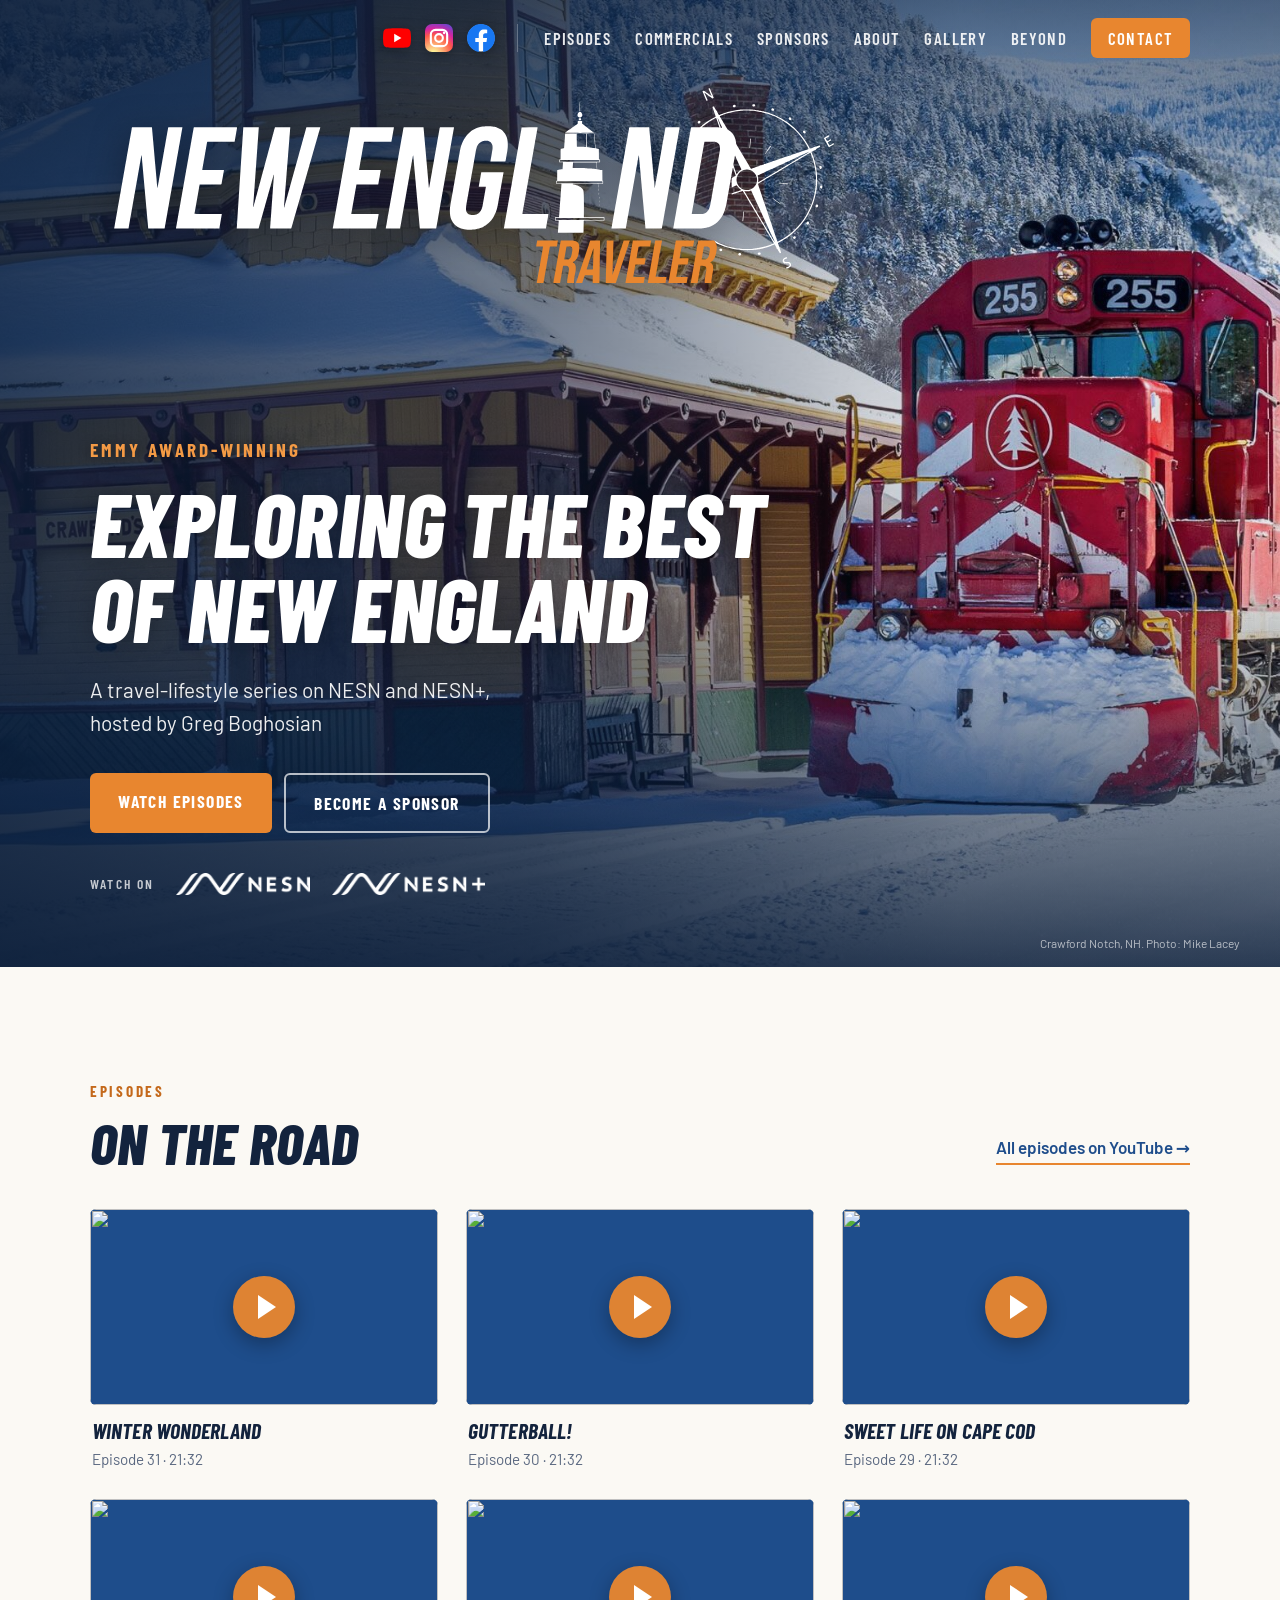
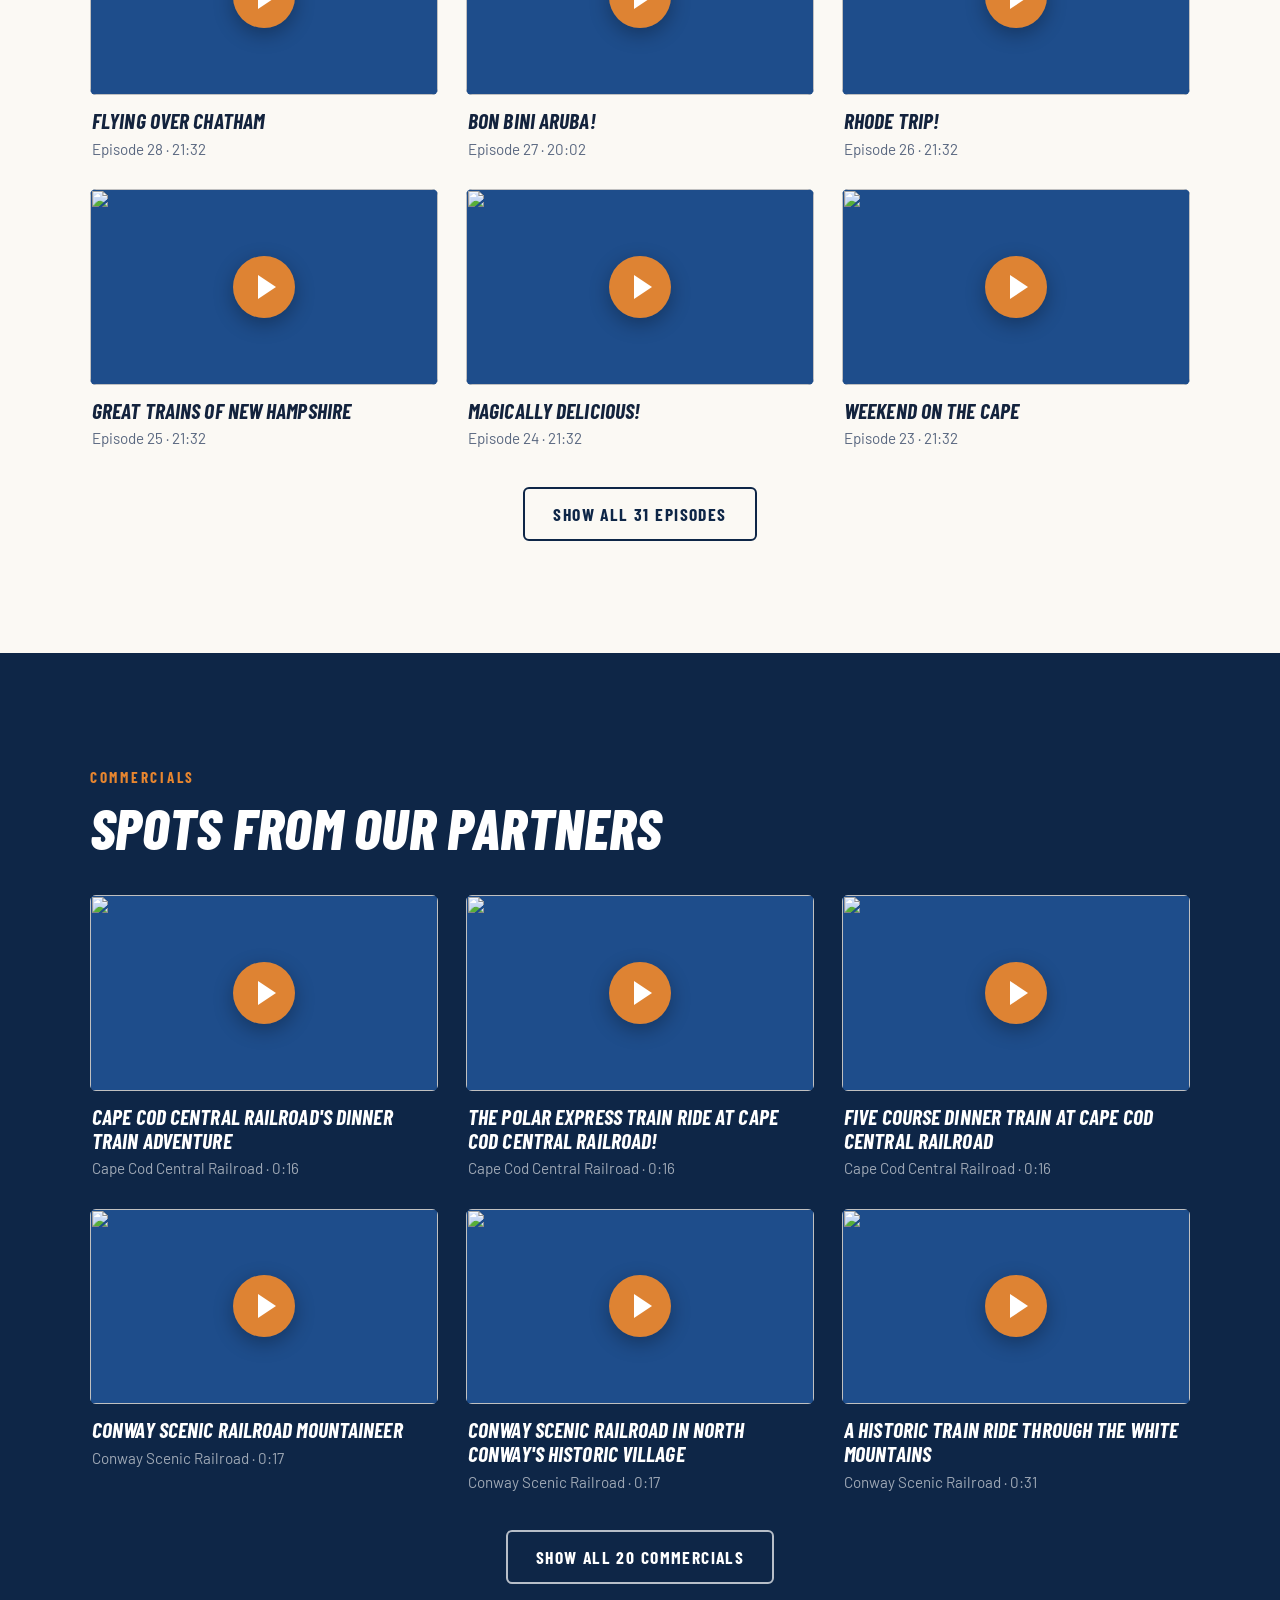
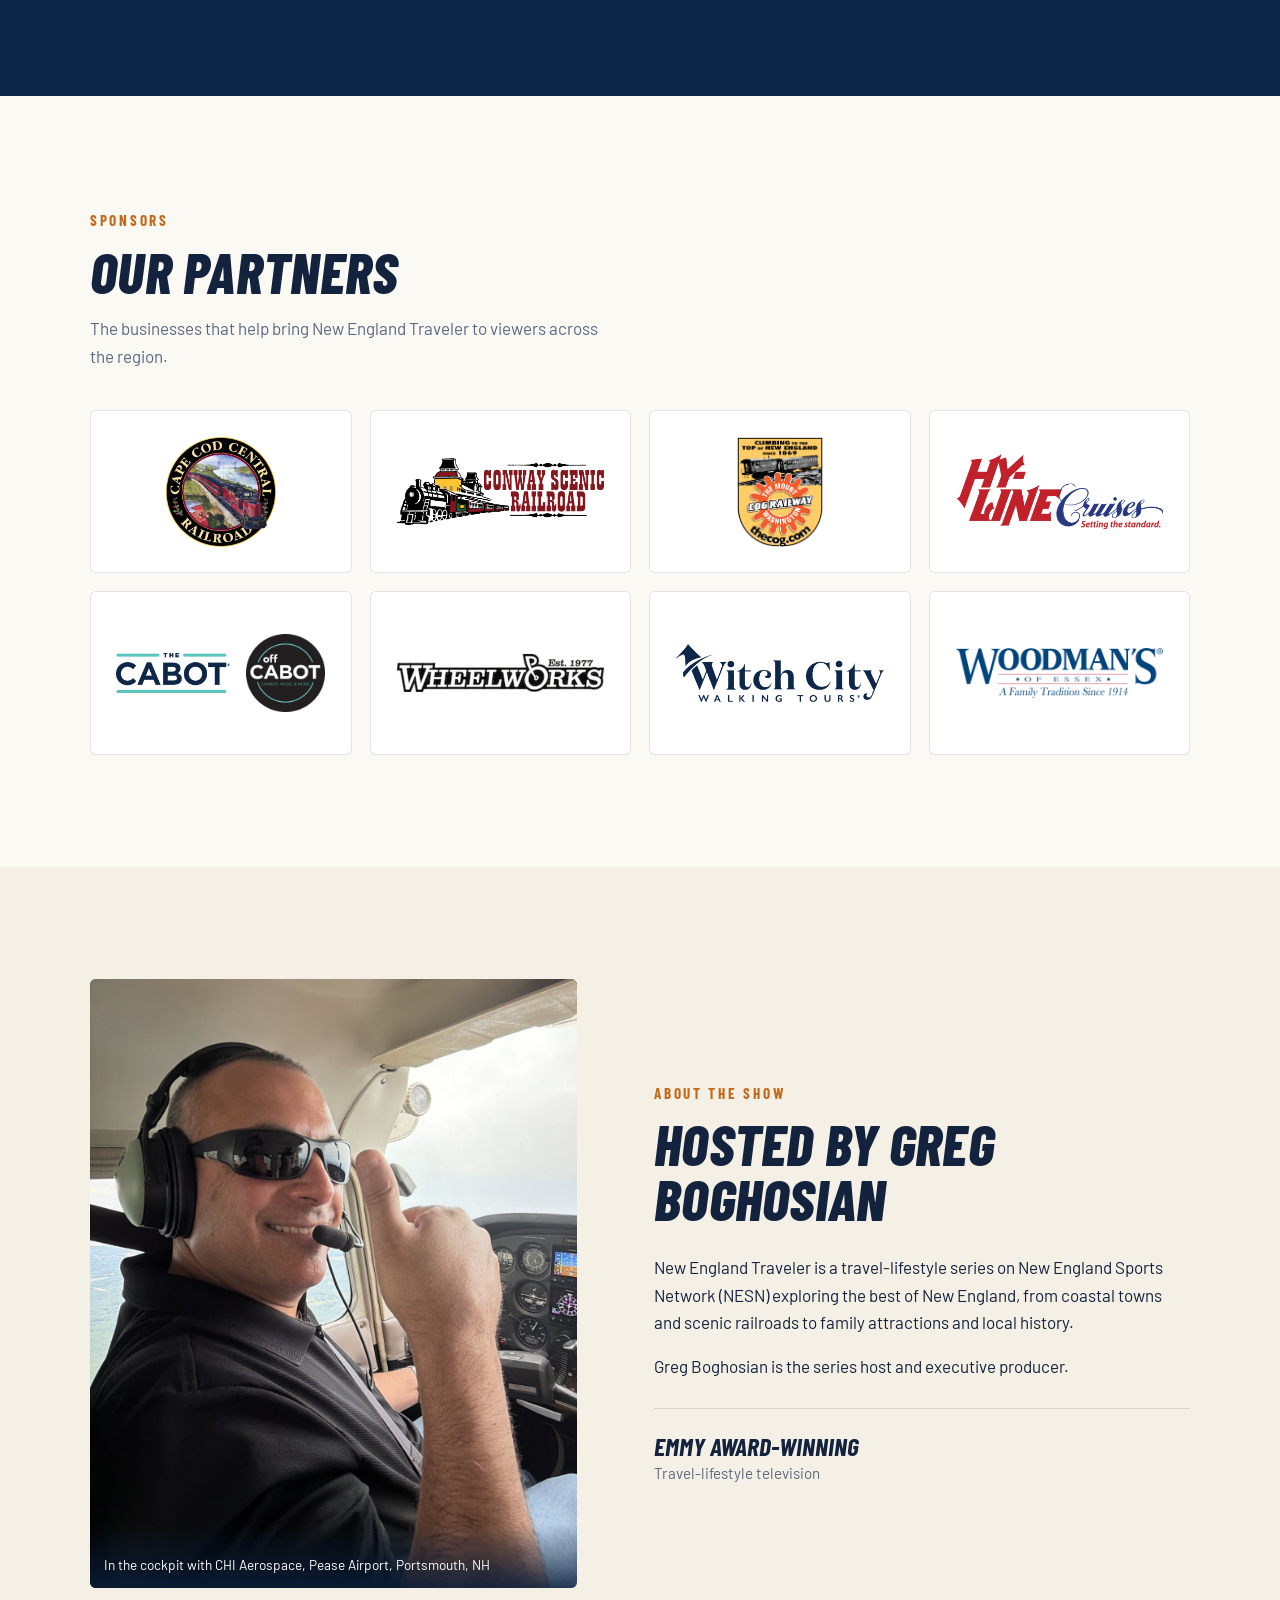
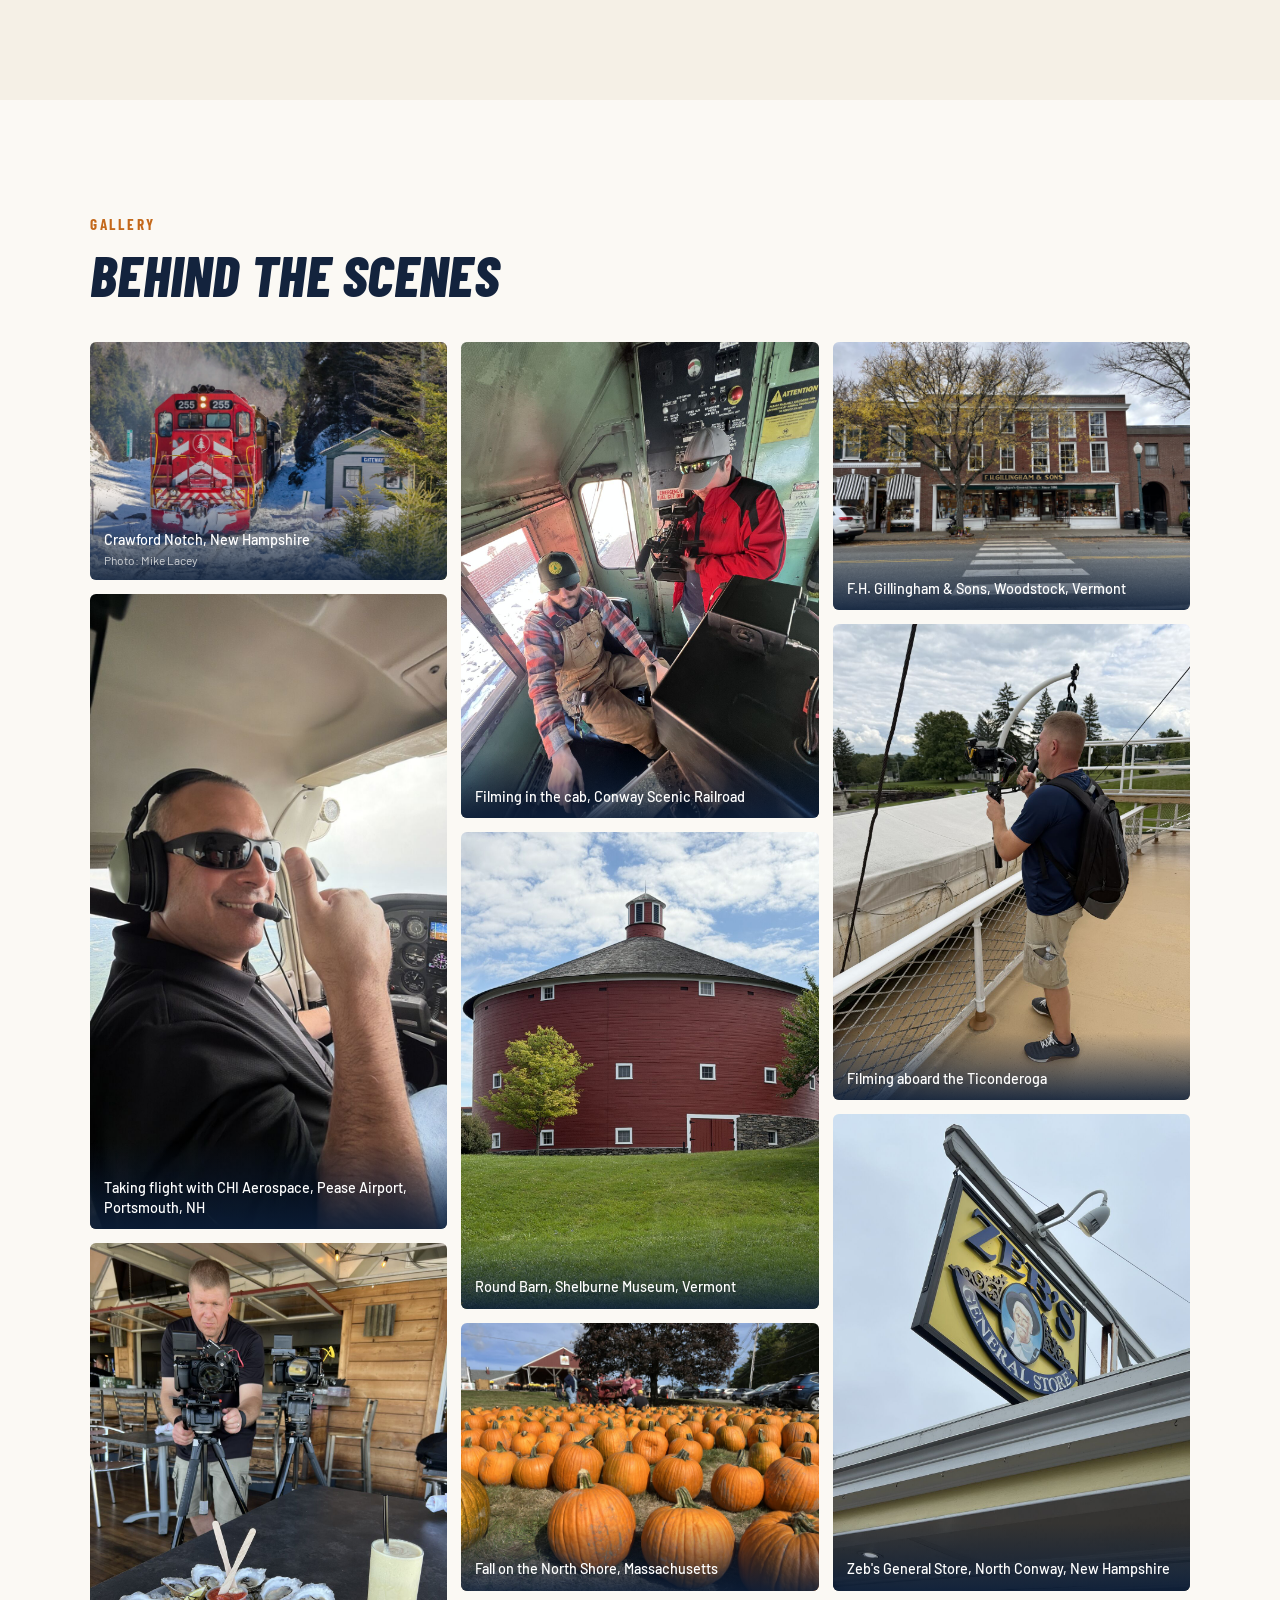
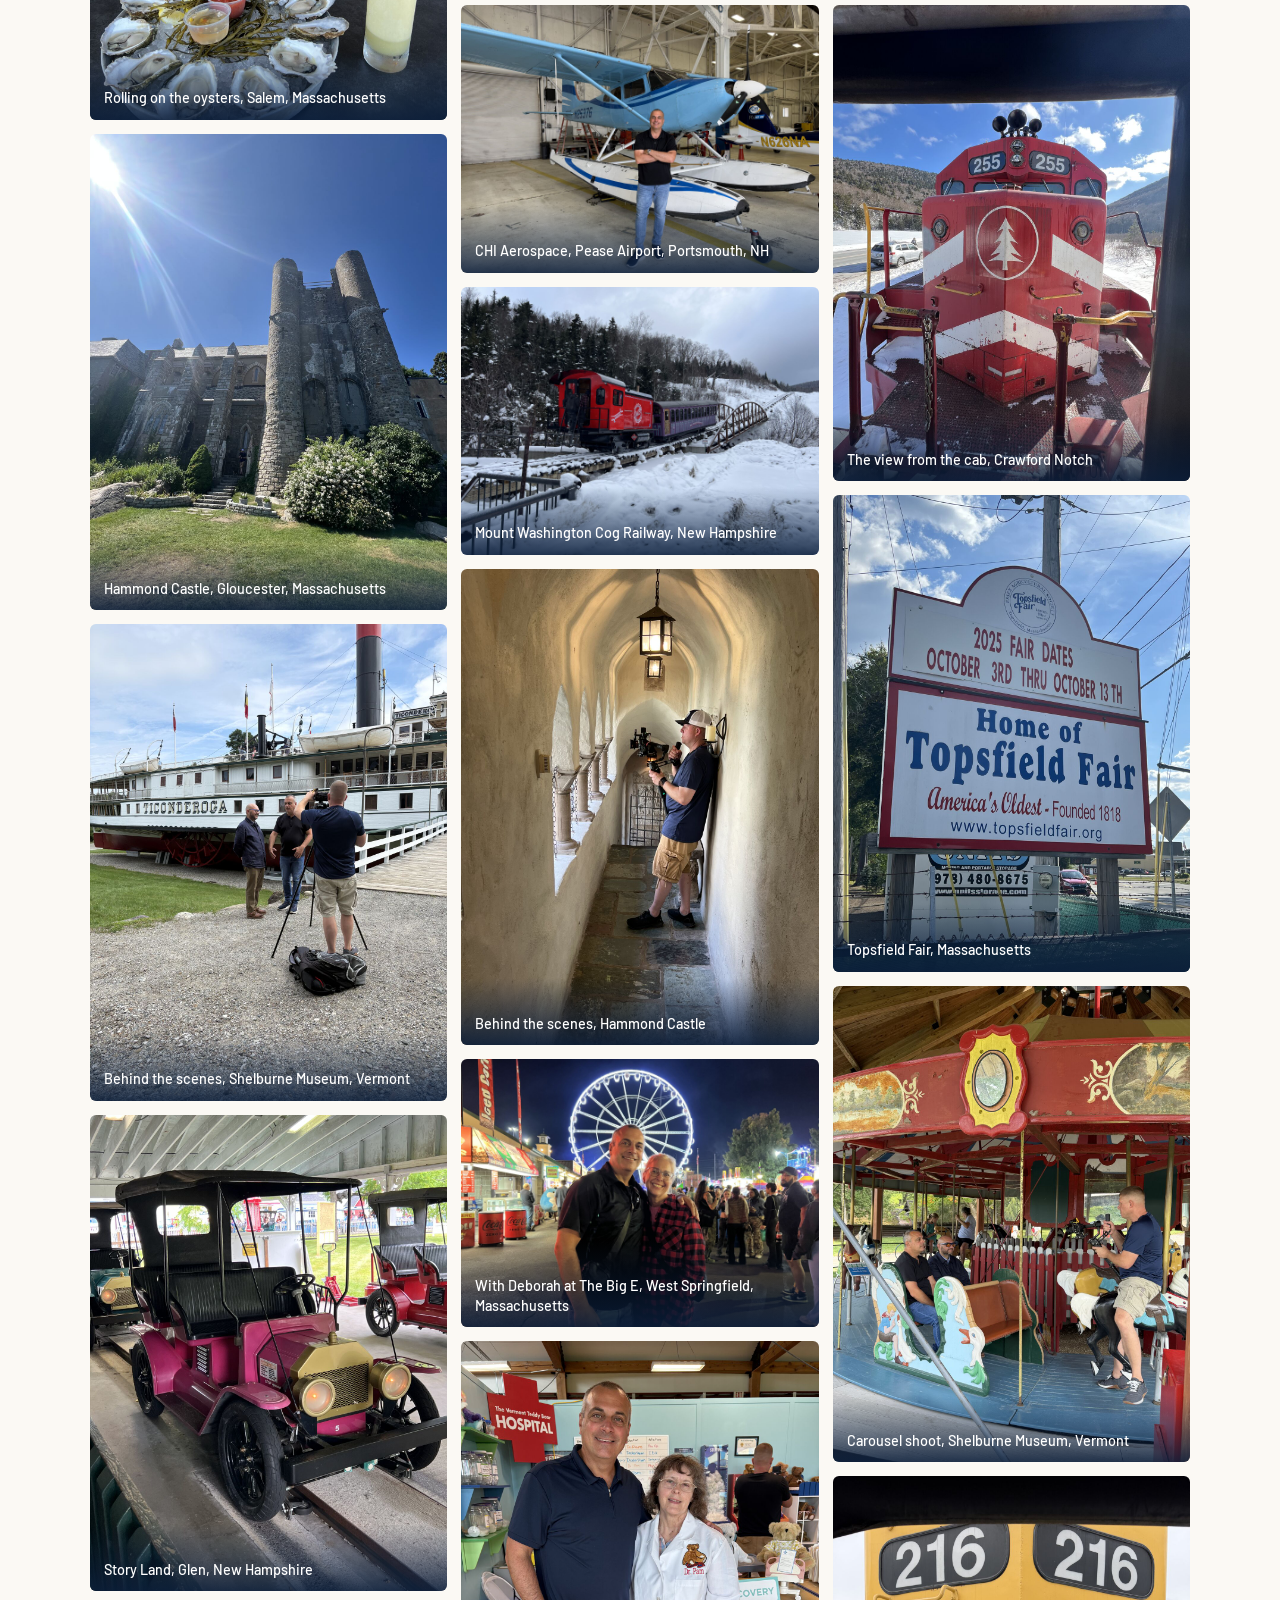
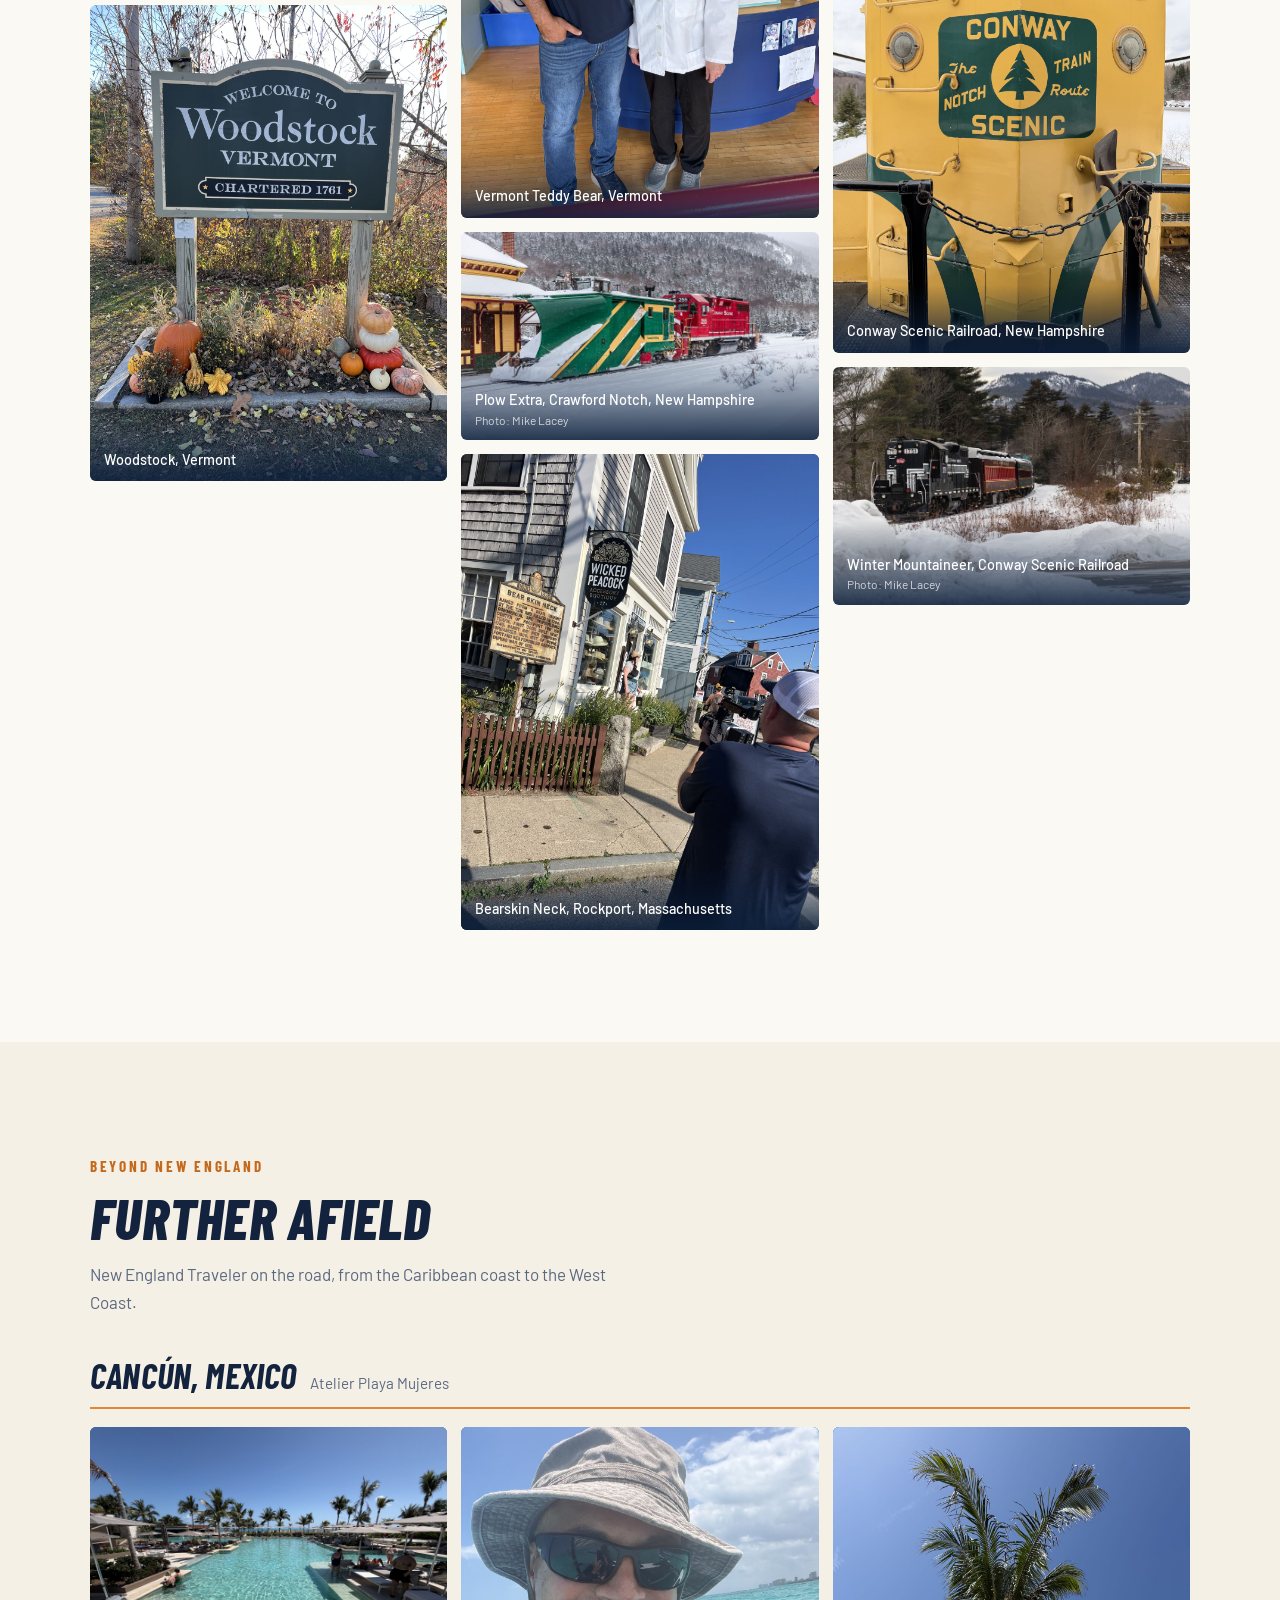
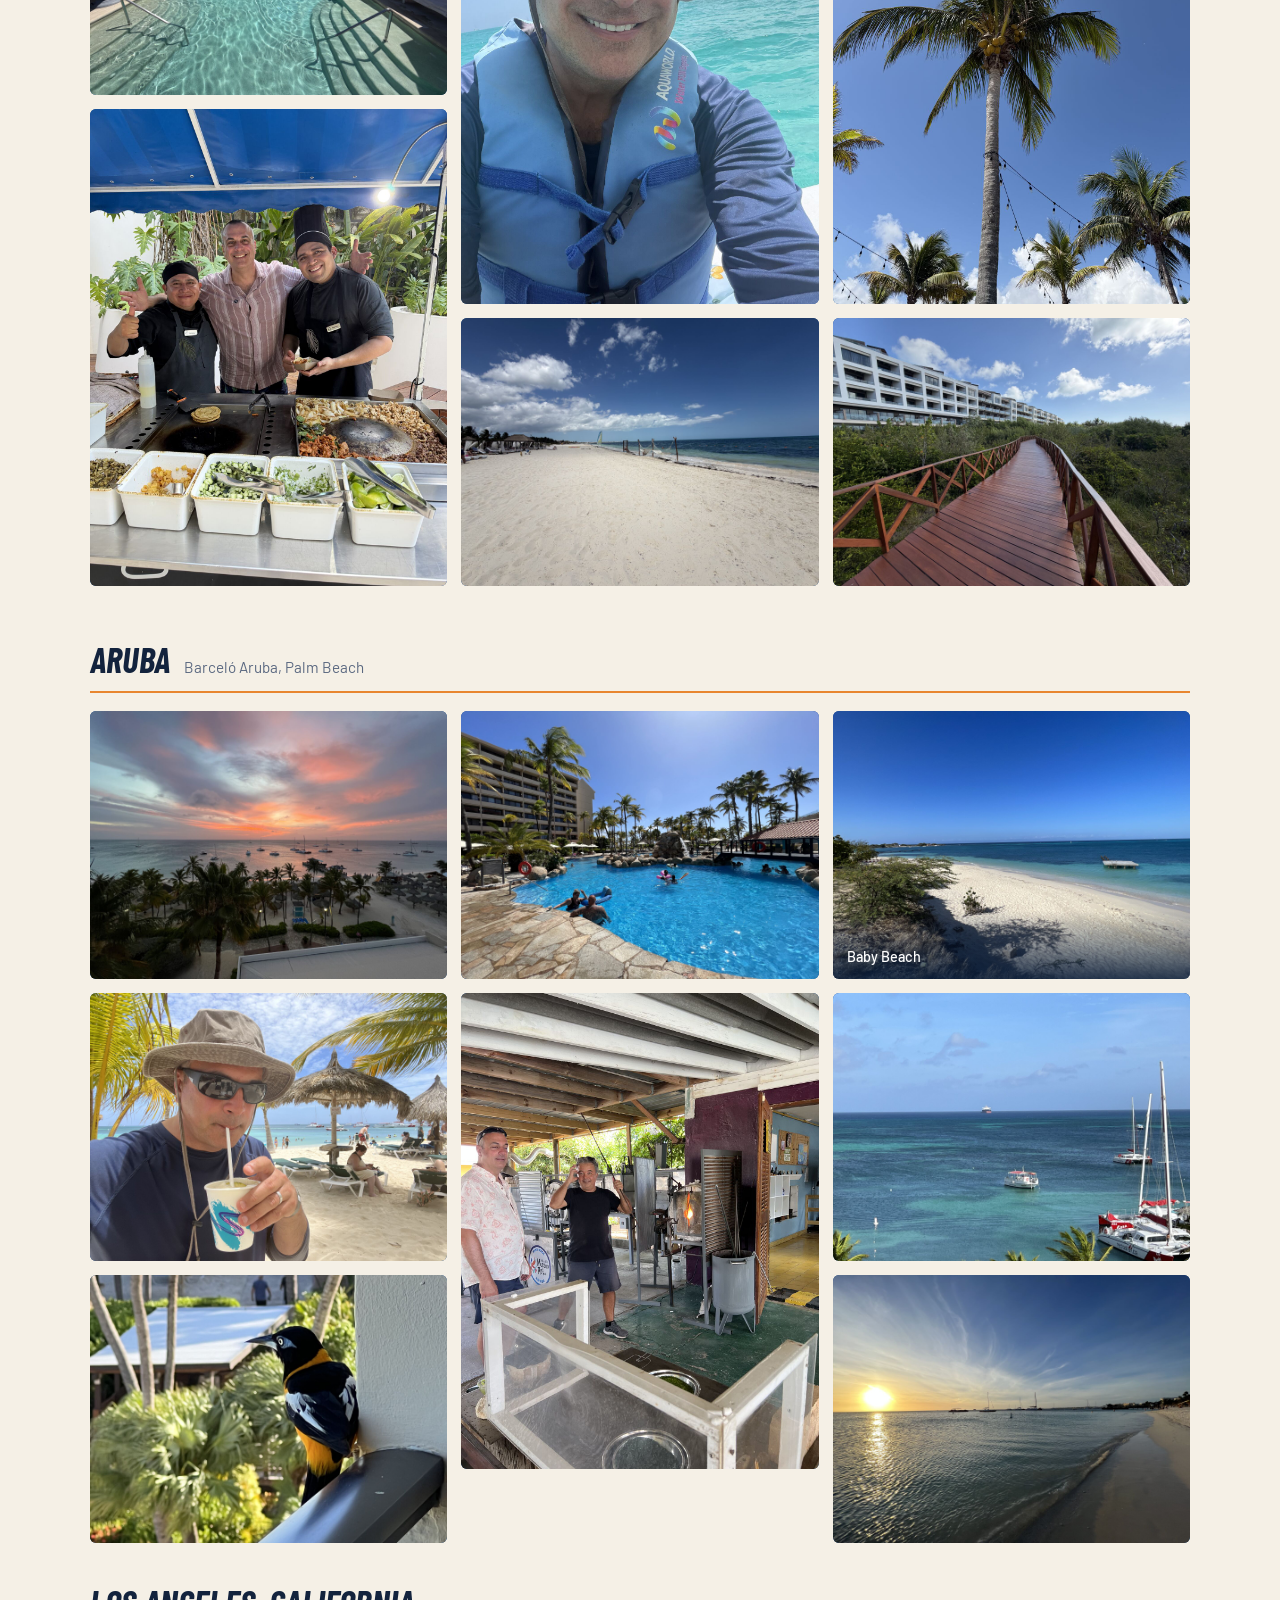
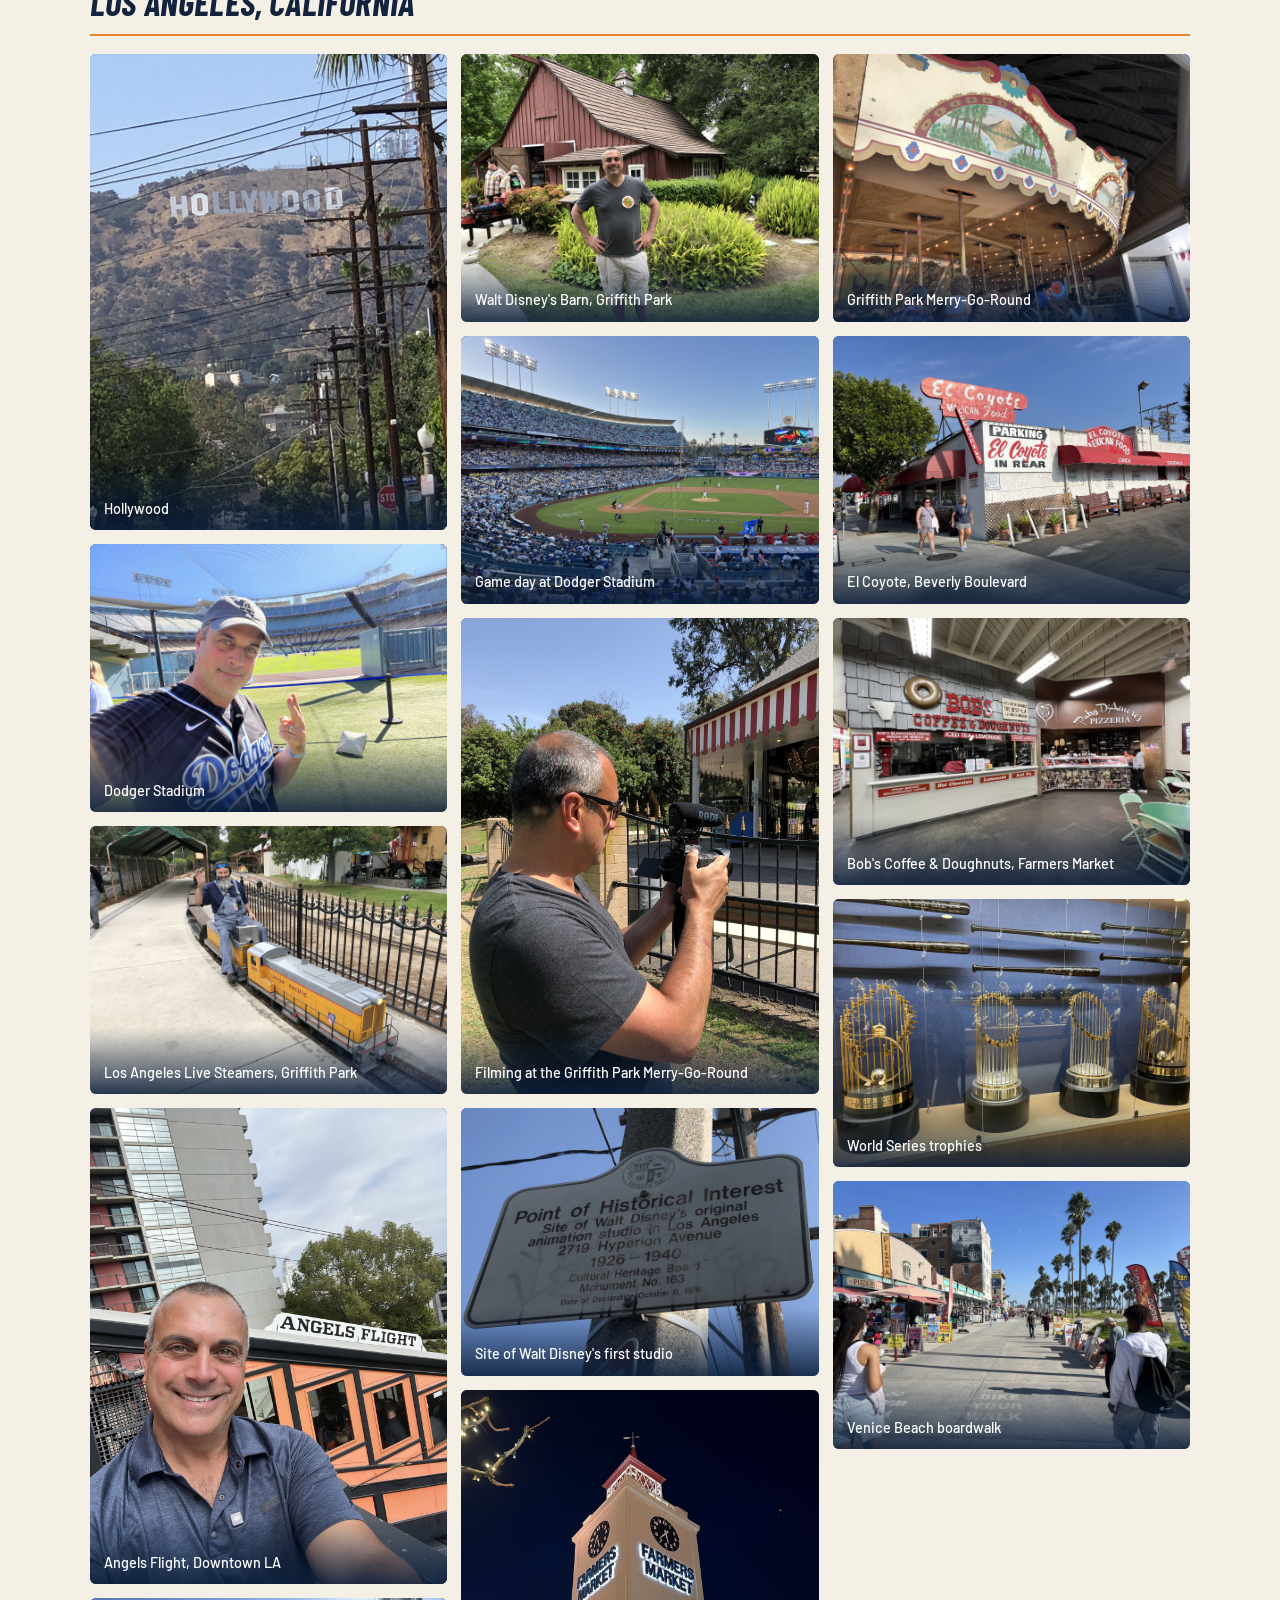
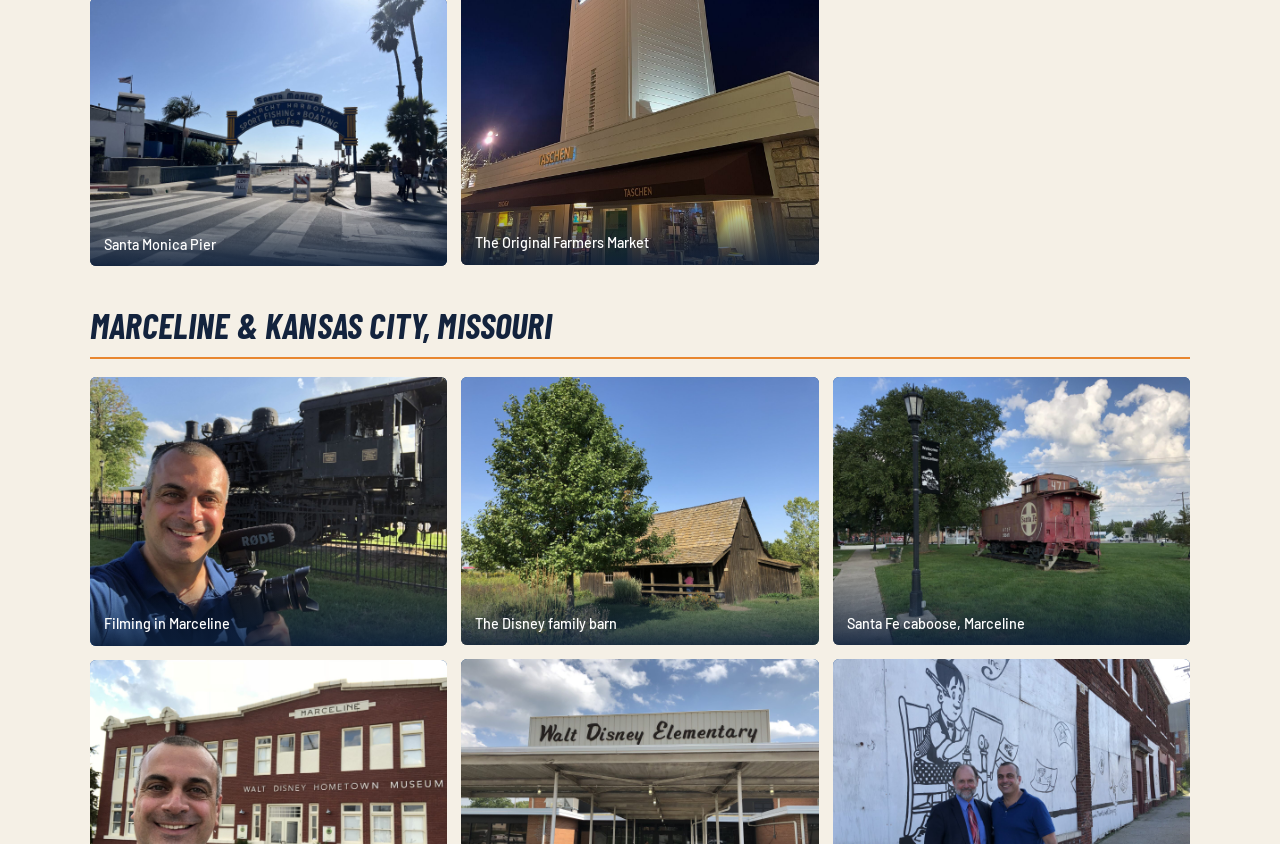
==== commit d7591514: "Show full-color social icons in mobile header" ====
--- a/index.html
+++ b/index.html
@@ -33,6 +33,11 @@
     <a href="#top" class="nav__logo" aria-label="New England Traveler home">
       <img src="assets/net-logo-white-orange.svg" alt="New England Traveler" width="756" height="239">
     </a>
+    <div class="nav__socials nav__socials--m">
+        <a href="https://www.youtube.com/@NewEnglandTravelerTV" target="_blank" rel="noopener" aria-label="YouTube"><svg aria-hidden="true"><use href="#ico-yt"/></svg></a>
+        <a href="https://www.instagram.com/newenglandtravelertv/" target="_blank" rel="noopener" aria-label="Instagram"><svg aria-hidden="true"><use href="#ico-ig"/></svg></a>
+        <a href="https://www.facebook.com/NewEnglandTravelerTV" target="_blank" rel="noopener" aria-label="Facebook"><svg aria-hidden="true"><use href="#ico-fb"/></svg></a>
+      </div>
     <button class="nav__toggle" aria-label="Open menu" aria-expanded="false" aria-controls="menu">
       <span></span><span></span>
     </button>
--- a/styles.css
+++ b/styles.css
@@ -245,3 +245,23 @@
 .btn--ghost-dark { cursor: pointer; background: transparent; color: var(--navy-800); border: 2px solid var(--navy-800); }
 .btn--ghost-dark:hover { background: var(--navy-800); color: #fff; }
 button.btn--ghost { cursor: pointer; background: transparent; }
+
+/* Mobile: social icons visible in the header, outside the menu */
+.nav__socials--m { display: none; }
+@media (max-width: 1160px) {
+  .nav__menu .nav__socials { display: none; }
+  .nav__inner { flex-wrap: wrap; row-gap: 10px; }
+  .nav__socials--m { display: flex; gap: 18px; border: 0; padding: 0; margin: 0; }
+  .nav__socials--m a { display: grid; }
+  .nav__socials--m svg { width: 32px; height: 32px; }
+  .nav:not(.is-solid) .nav__socials--m { order: 3; flex-basis: 100%; }
+  .nav.is-solid .nav__socials--m { margin-left: auto; gap: 14px; }
+  .nav.is-solid .nav__socials--m svg { width: 26px; height: 26px; }
+  .nav.is-solid .nav__inner { gap: 14px; }
+}
+@media (max-width: 420px) { .nav.is-solid .nav__logo img { width: 172px; } }
+@media (max-width: 1160px) {
+  .nav__toggle { flex-shrink: 0; }
+  .nav:not(.is-solid) .nav__logo img { width: min(70vw, 506px); }
+  .hero__content { padding-top: 270px; }
+}
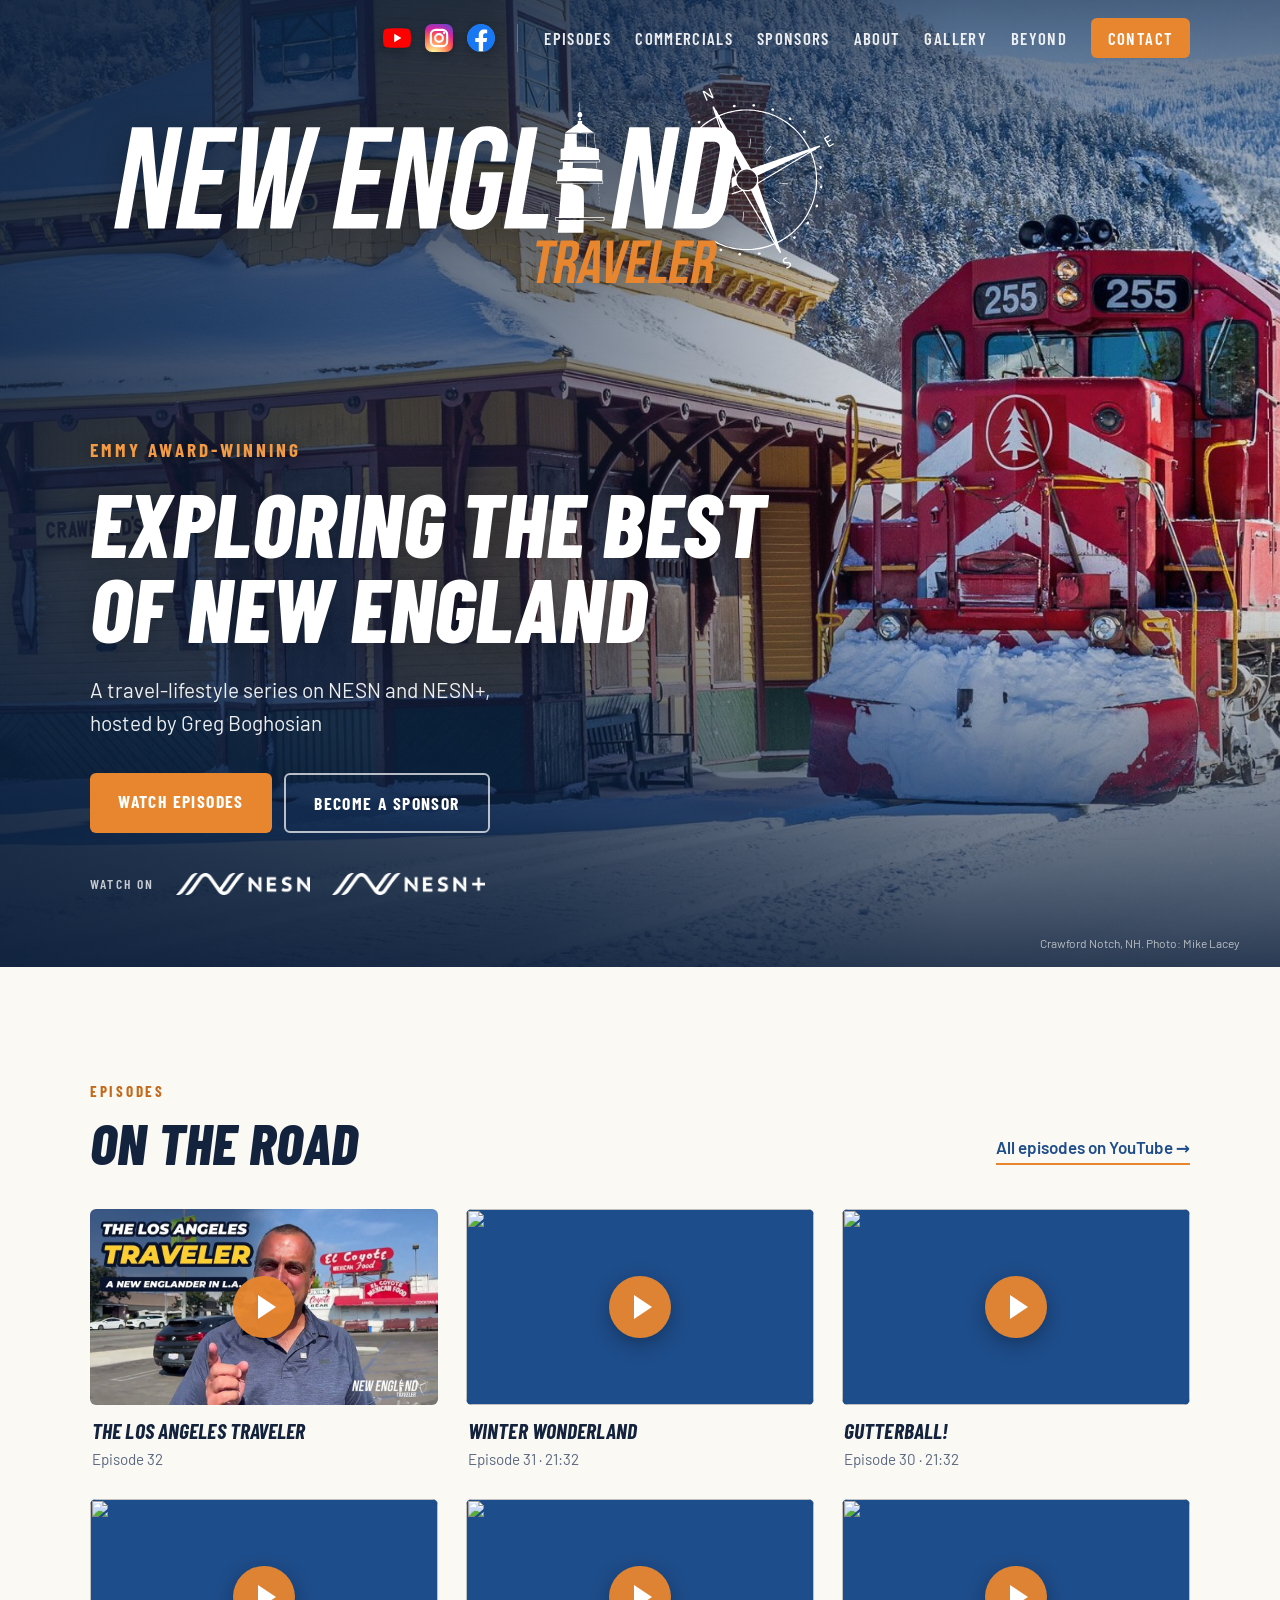
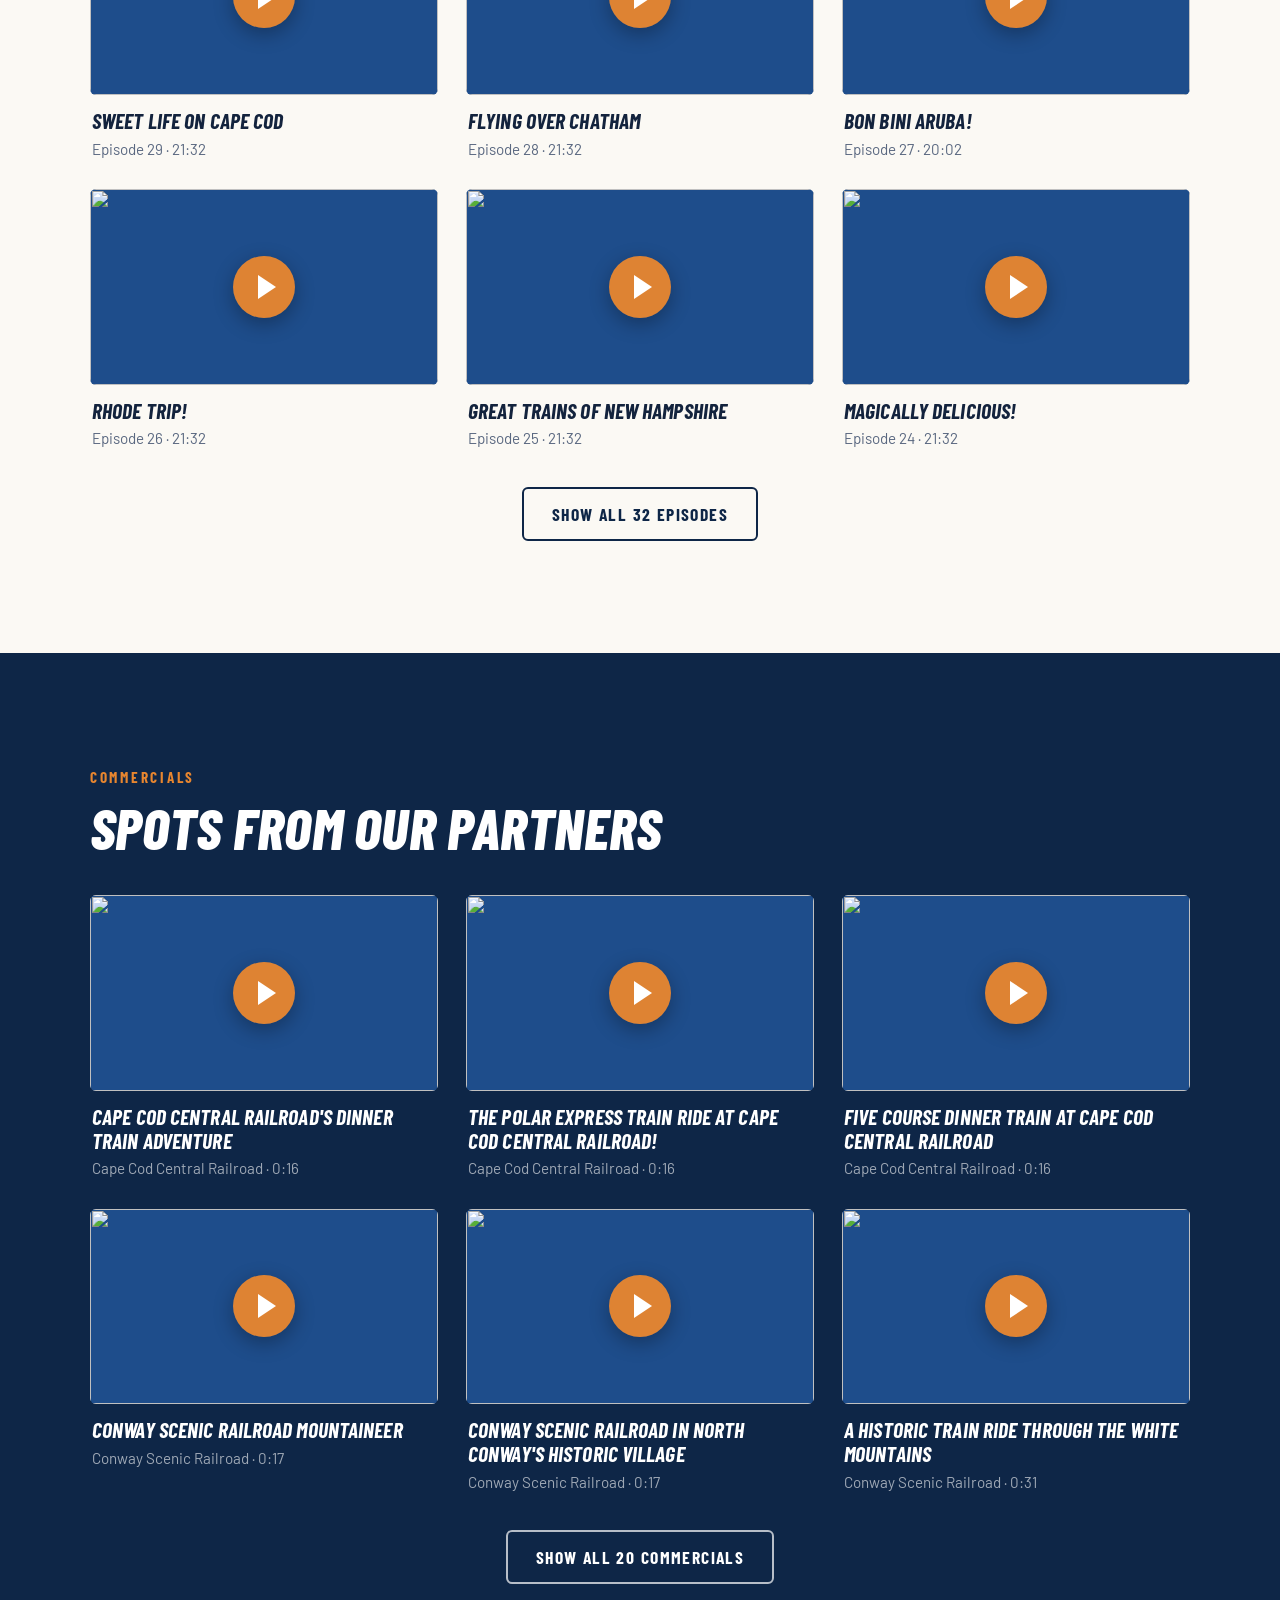
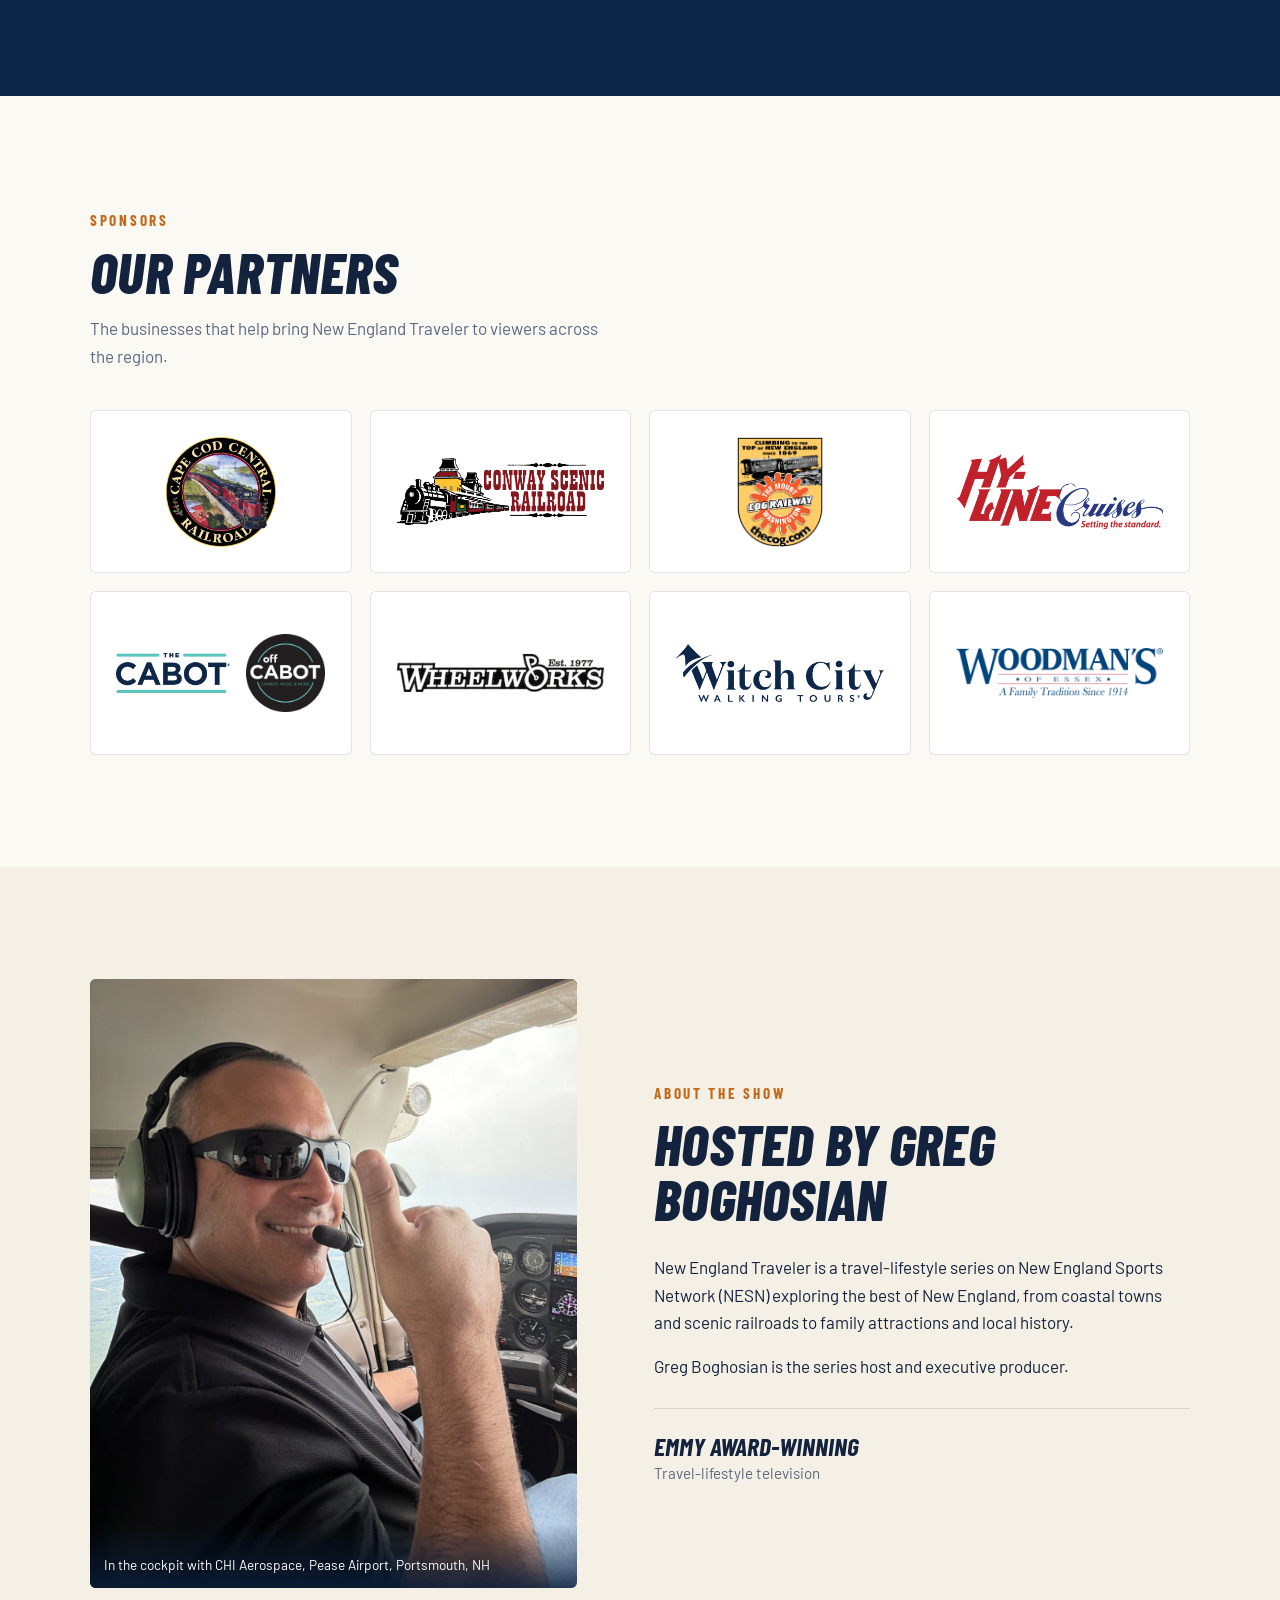
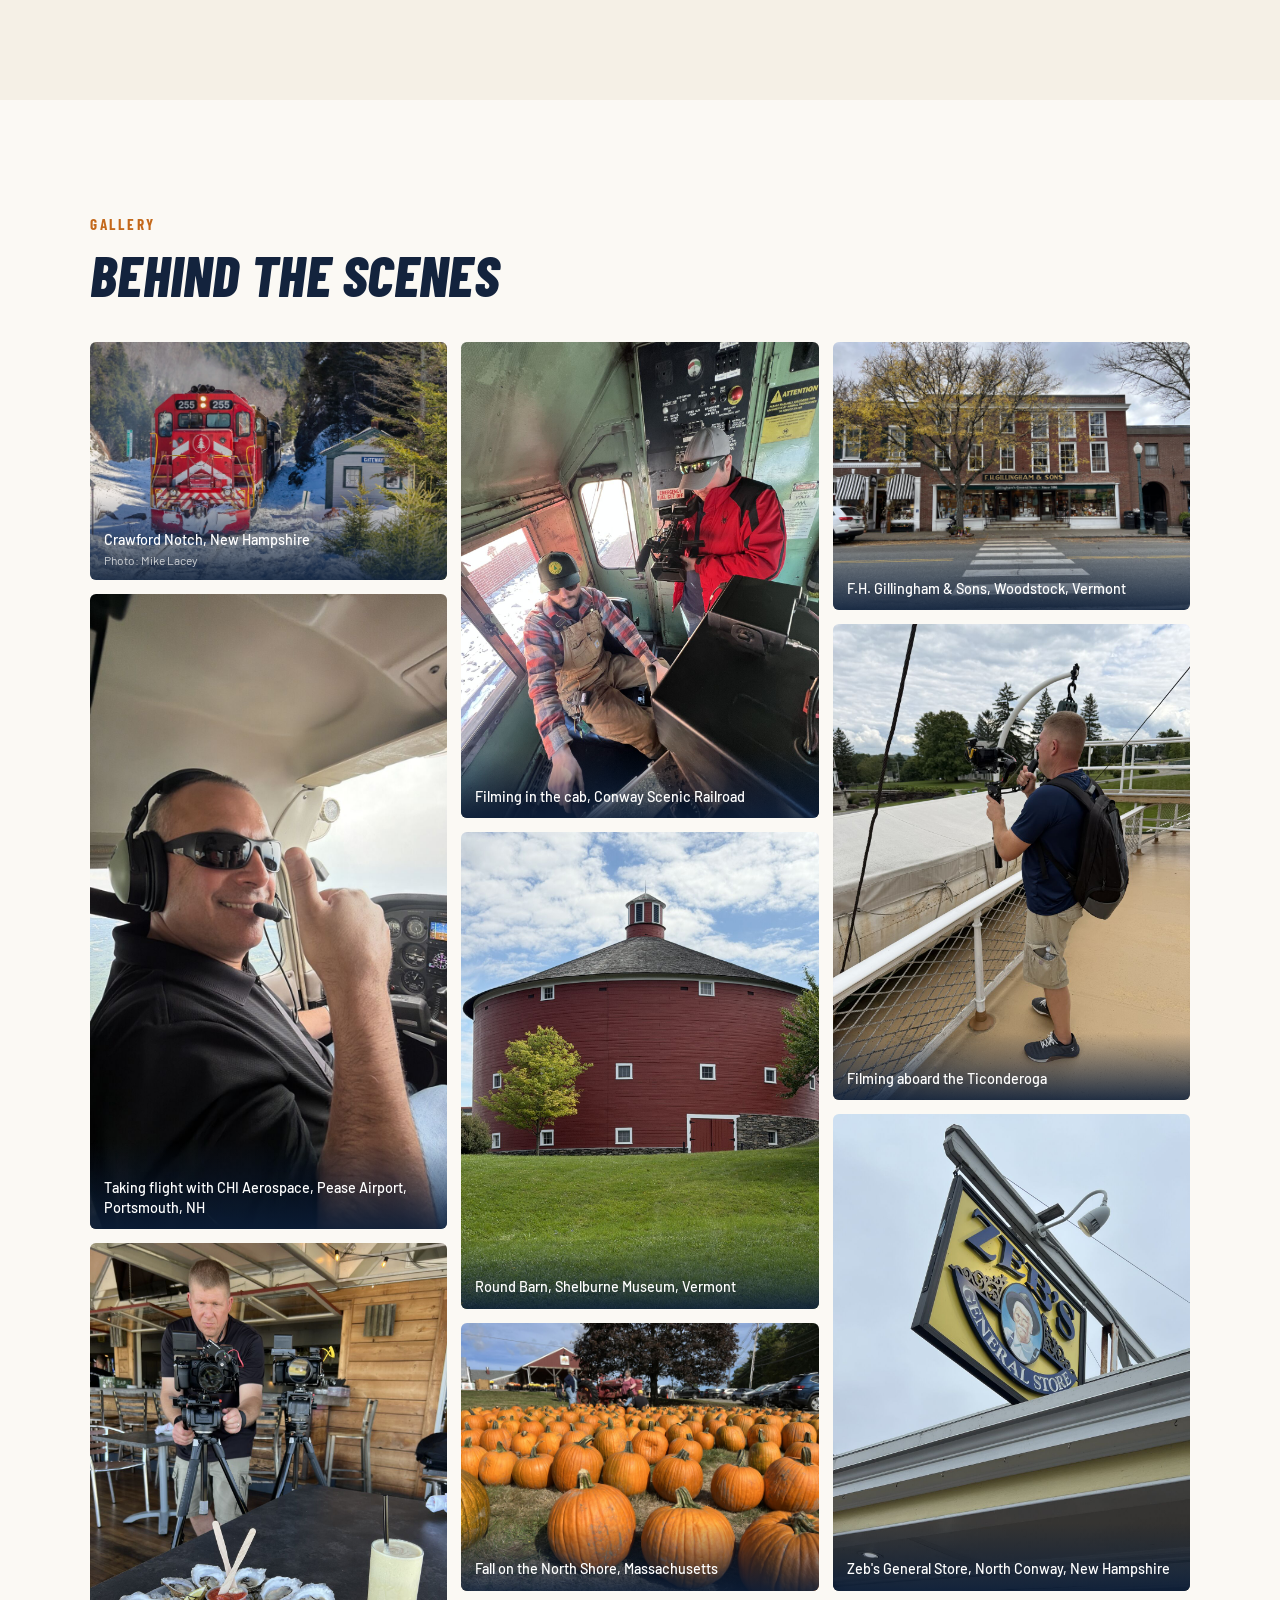
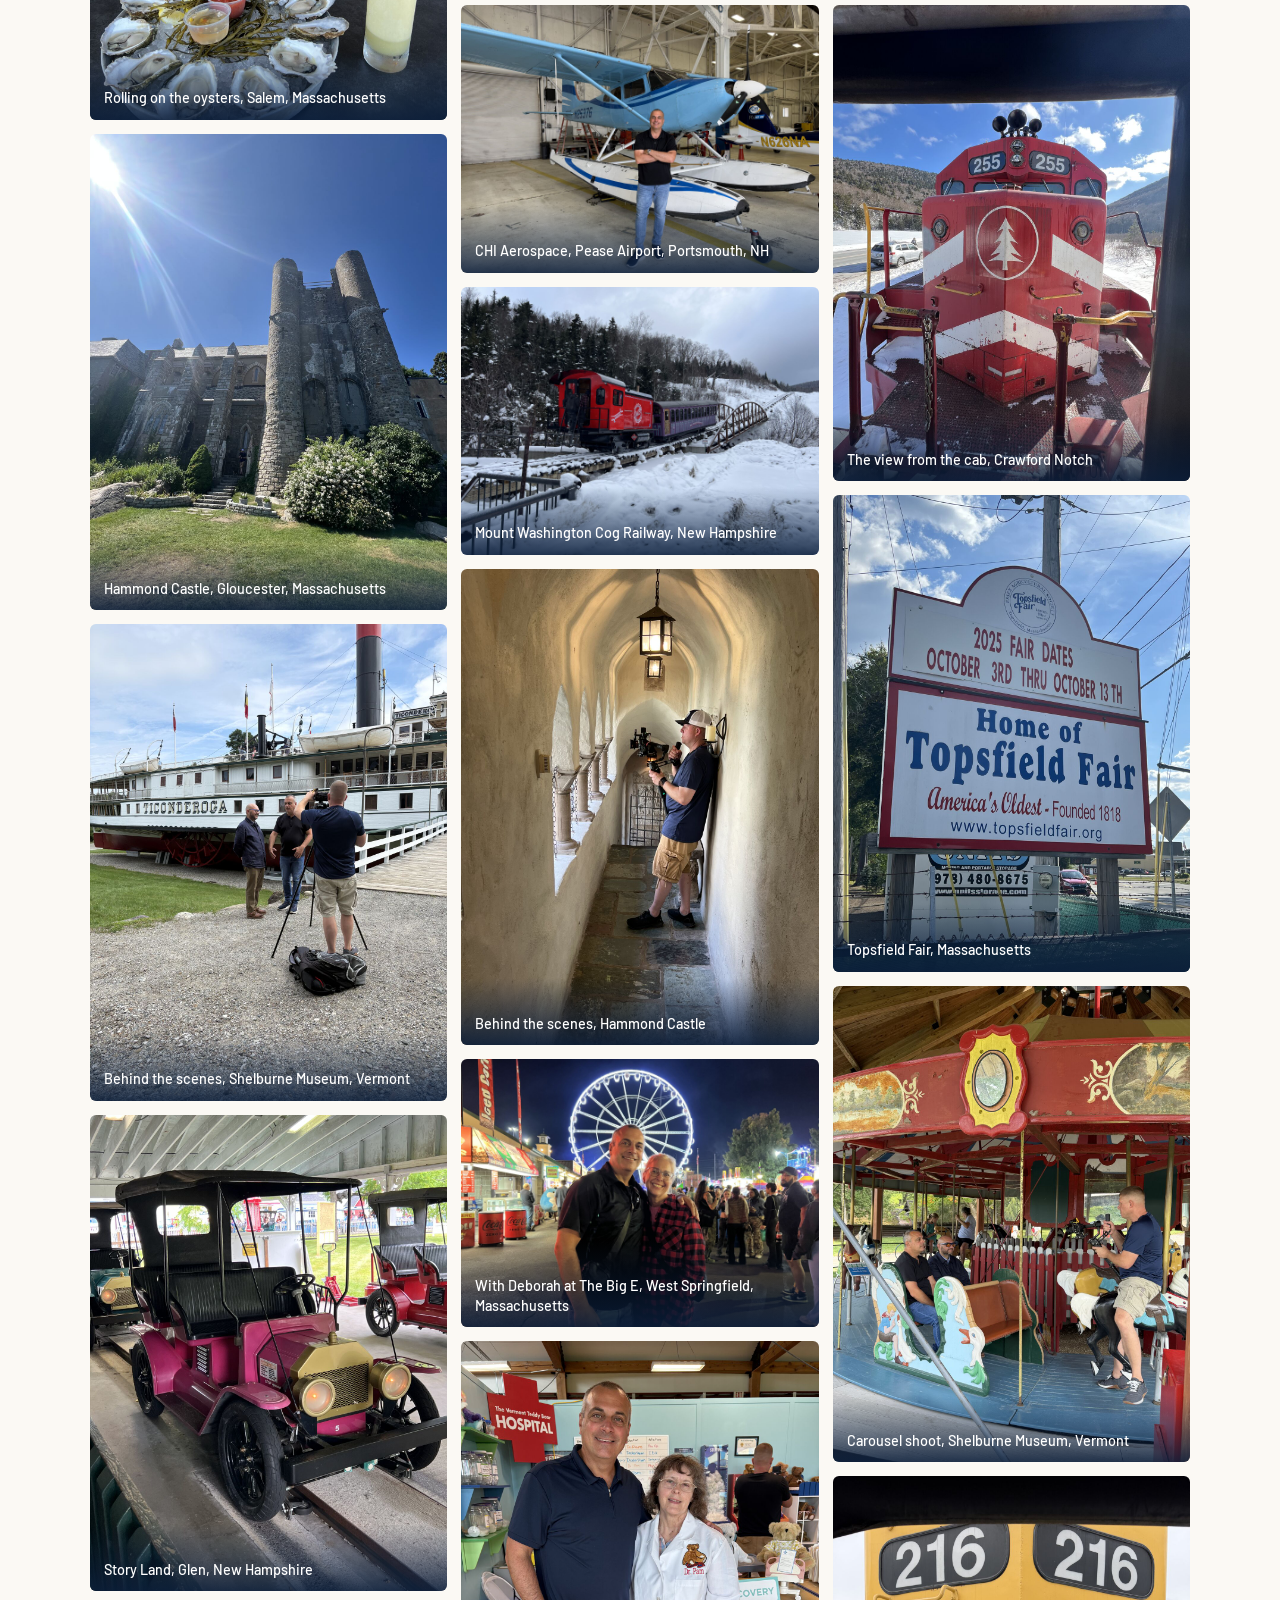
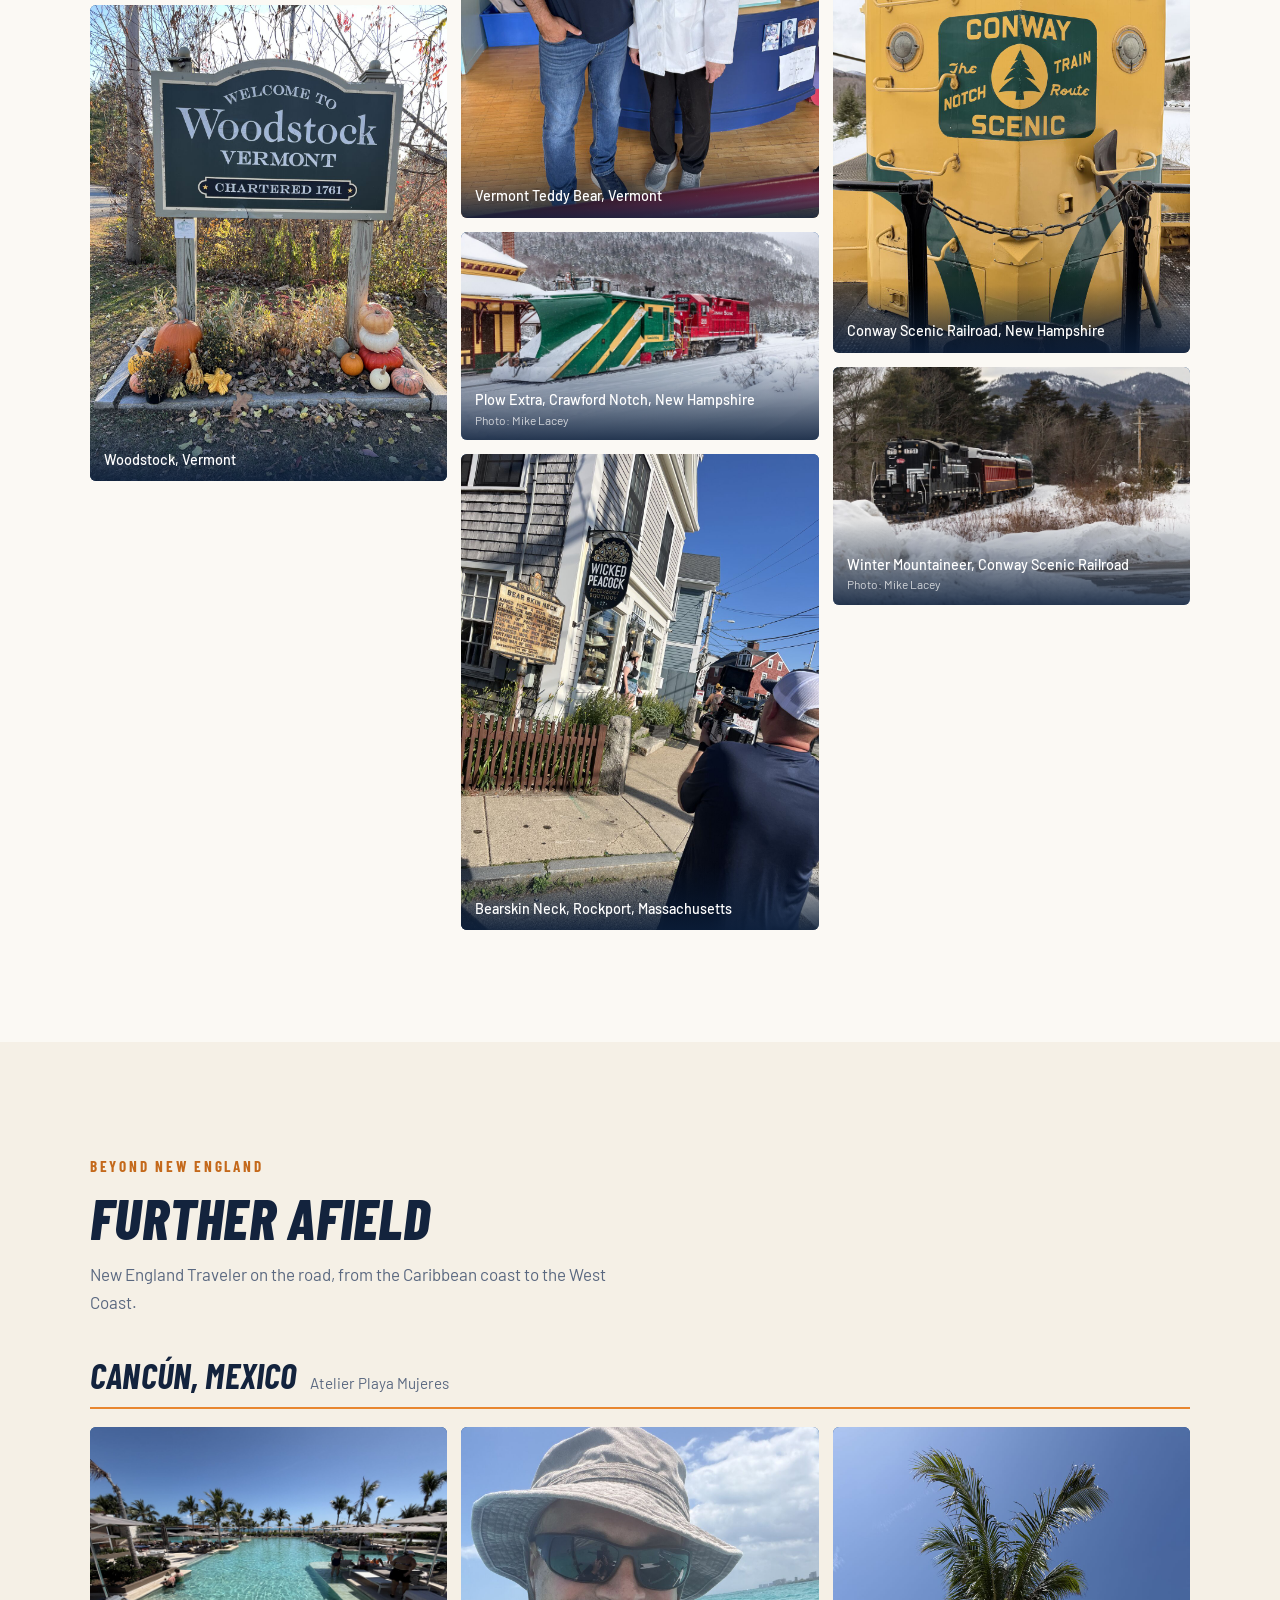
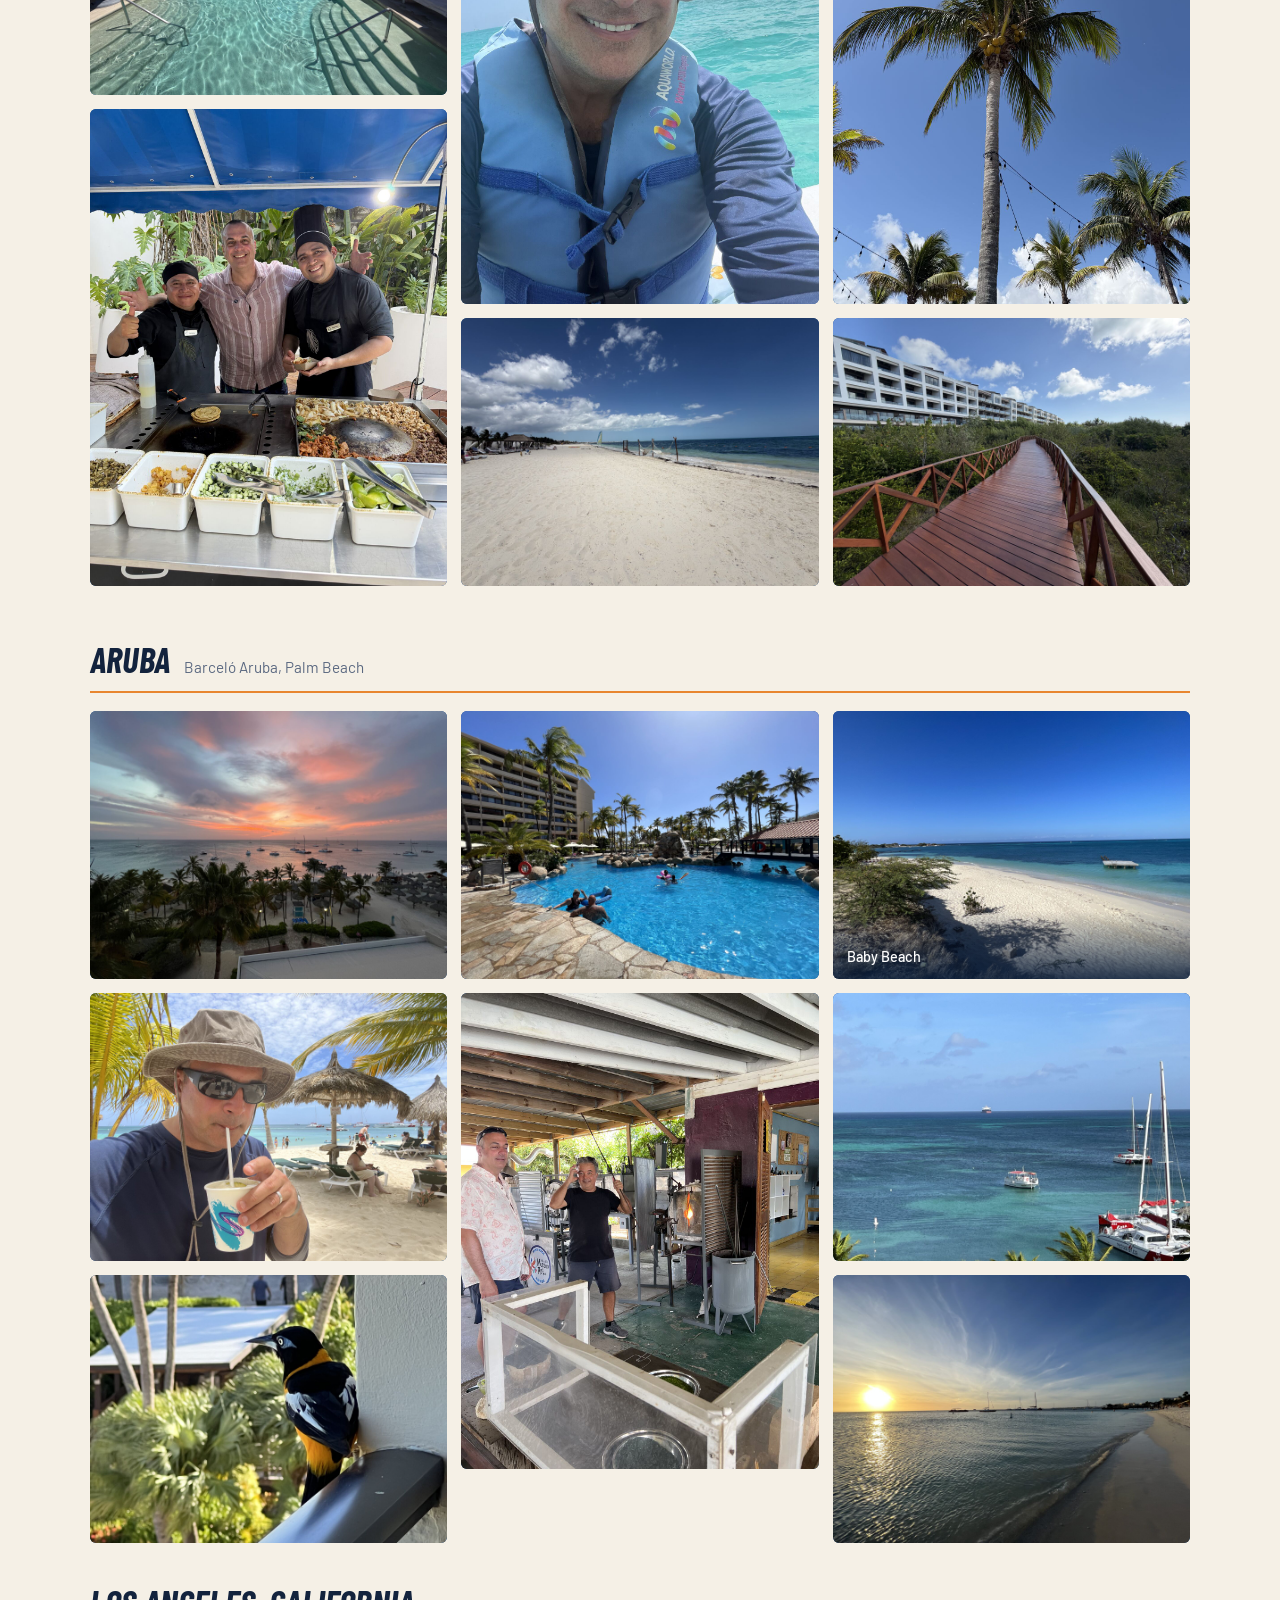
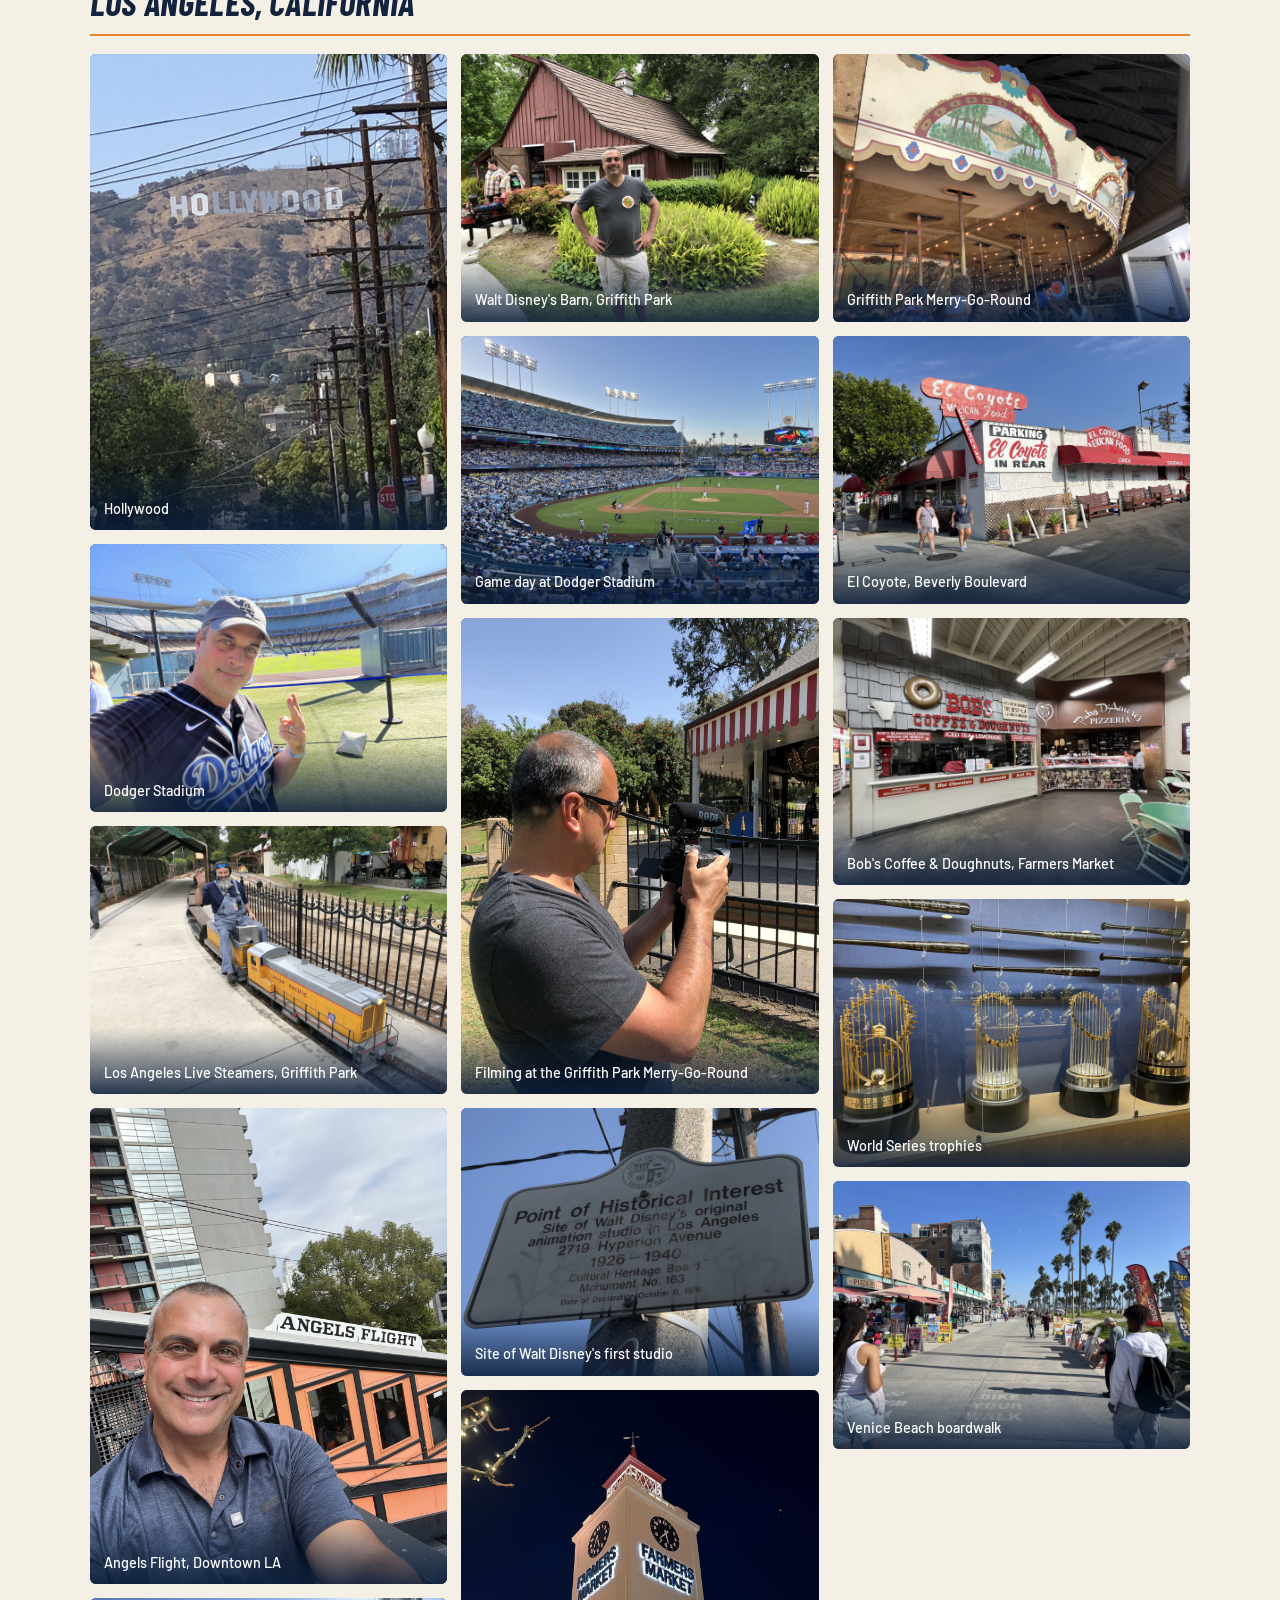
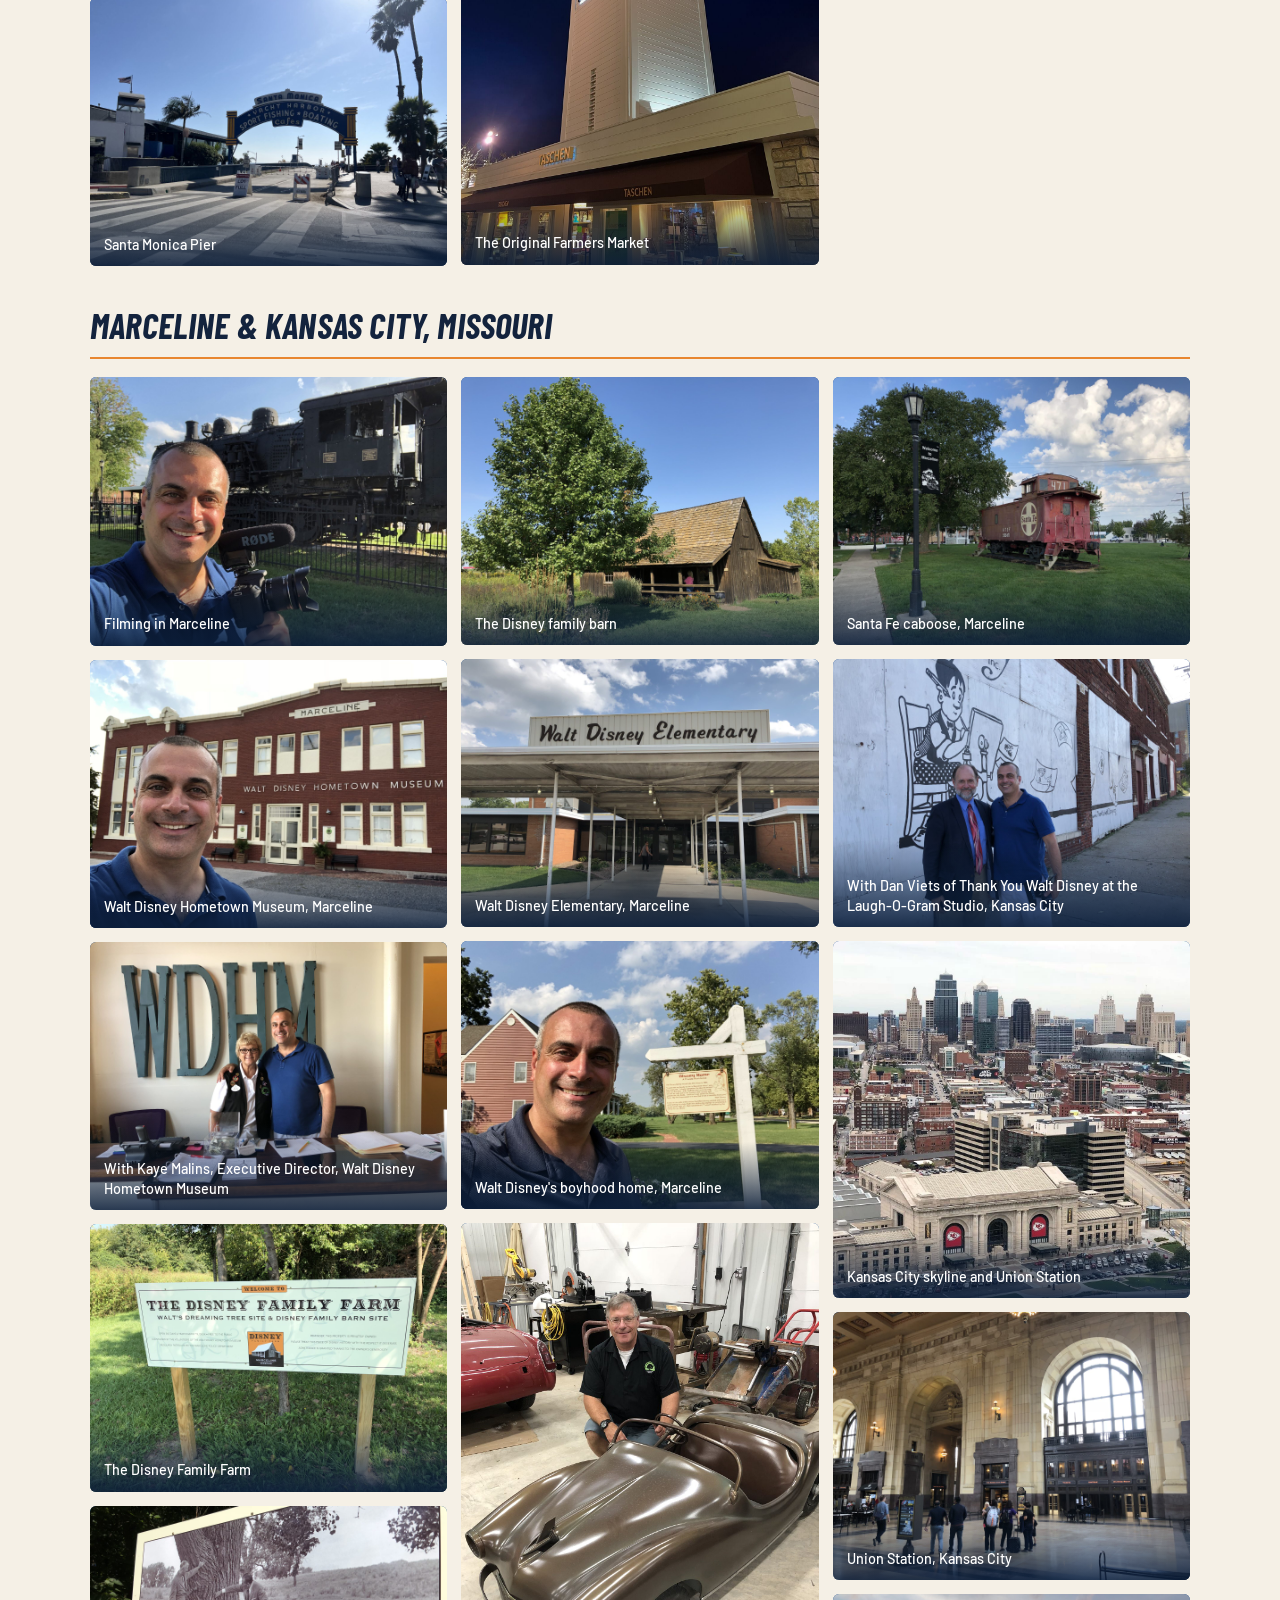
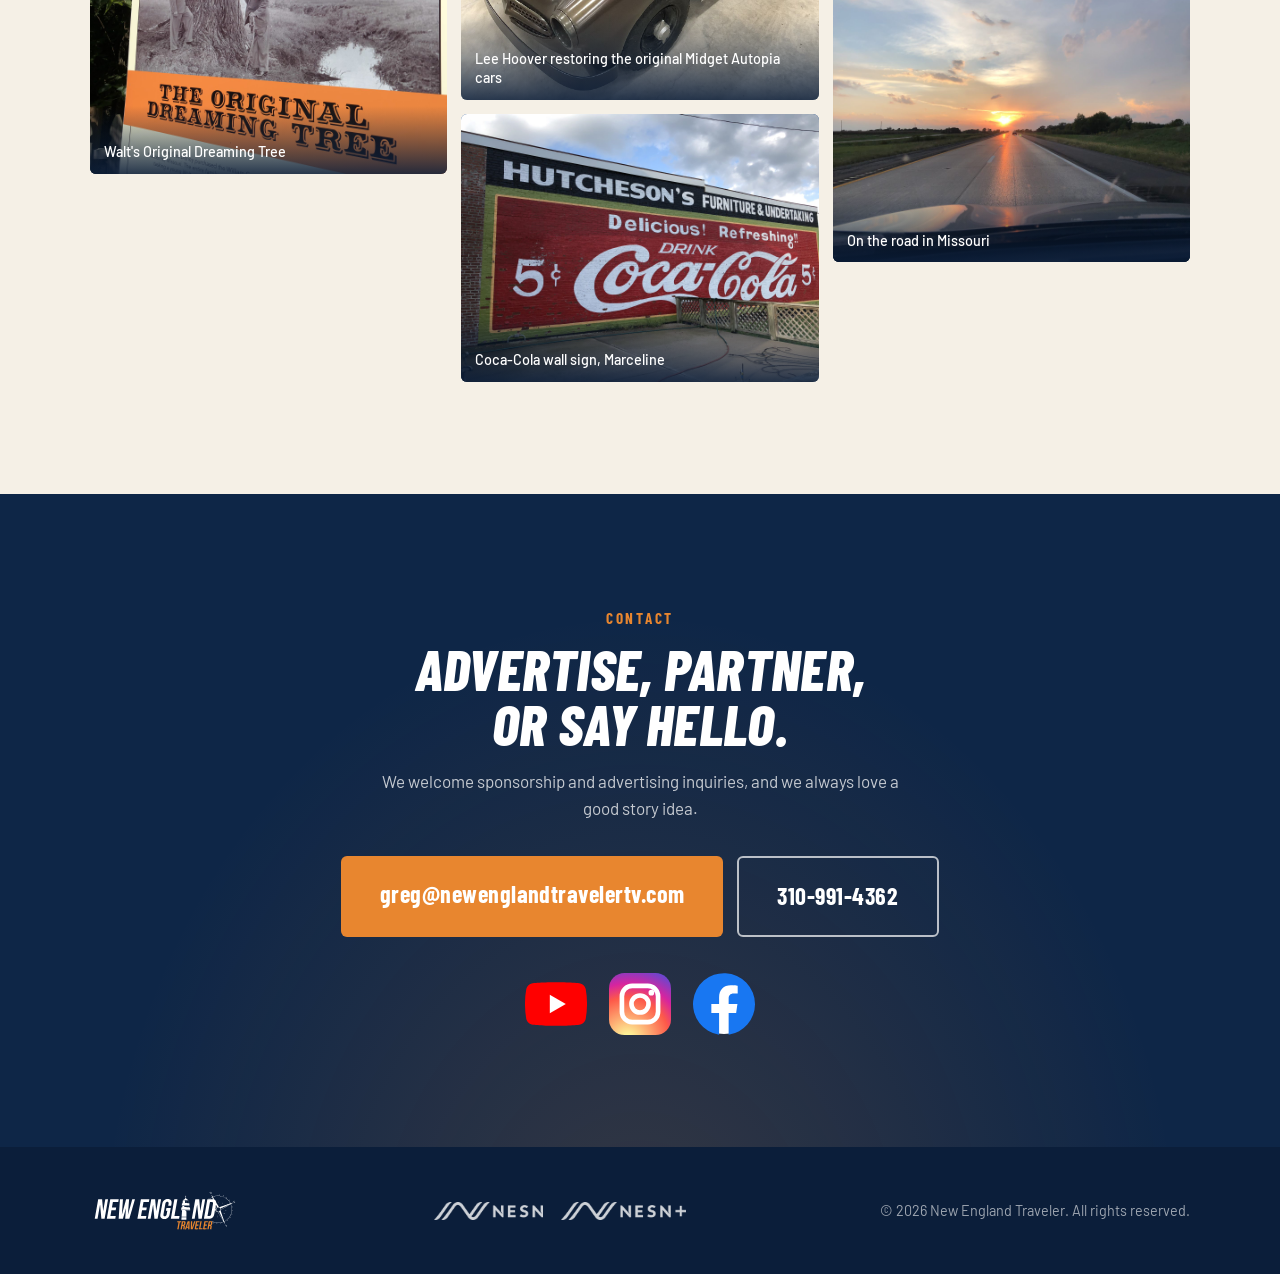
==== commit 0ec80f64: "Self-host Episode 32 thumbnail; cache-bust scripts" ====
--- a/index.html
+++ b/index.html
@@ -189,7 +189,7 @@
   <button class="lightbox__nav lightbox__next" aria-label="Next photo">&#8250;</button>
 </div>
 
-<script src="content.js"></script>
-<script src="main.js"></script>
+<script src="content.js?v=20261103"></script>
+<script src="main.js?v=20261103"></script>
 </body>
 </html>
--- a/styles.css
+++ b/styles.css
@@ -265,3 +265,11 @@
   .nav:not(.is-solid) .nav__logo img { width: min(70vw, 506px); }
   .hero__content { padding-top: 270px; }
 }
+/* Vertical phones: keep logo, icons and menu button on one line when scrolled */
+@media (max-width: 480px) {
+  .nav.is-solid .nav__inner { flex-wrap: nowrap; gap: 12px; }
+  .nav.is-solid .nav__socials--m { gap: 12px; }
+  .nav.is-solid .nav__socials--m svg { width: 24px; height: 24px; }
+  .nav.is-solid .nav__logo img { width: min(218px, calc(100vw - 212px)); }
+}
+@media (max-width: 360px) { .nav:not(.is-solid) .nav__logo img { width: calc(100vw - 112px); } }
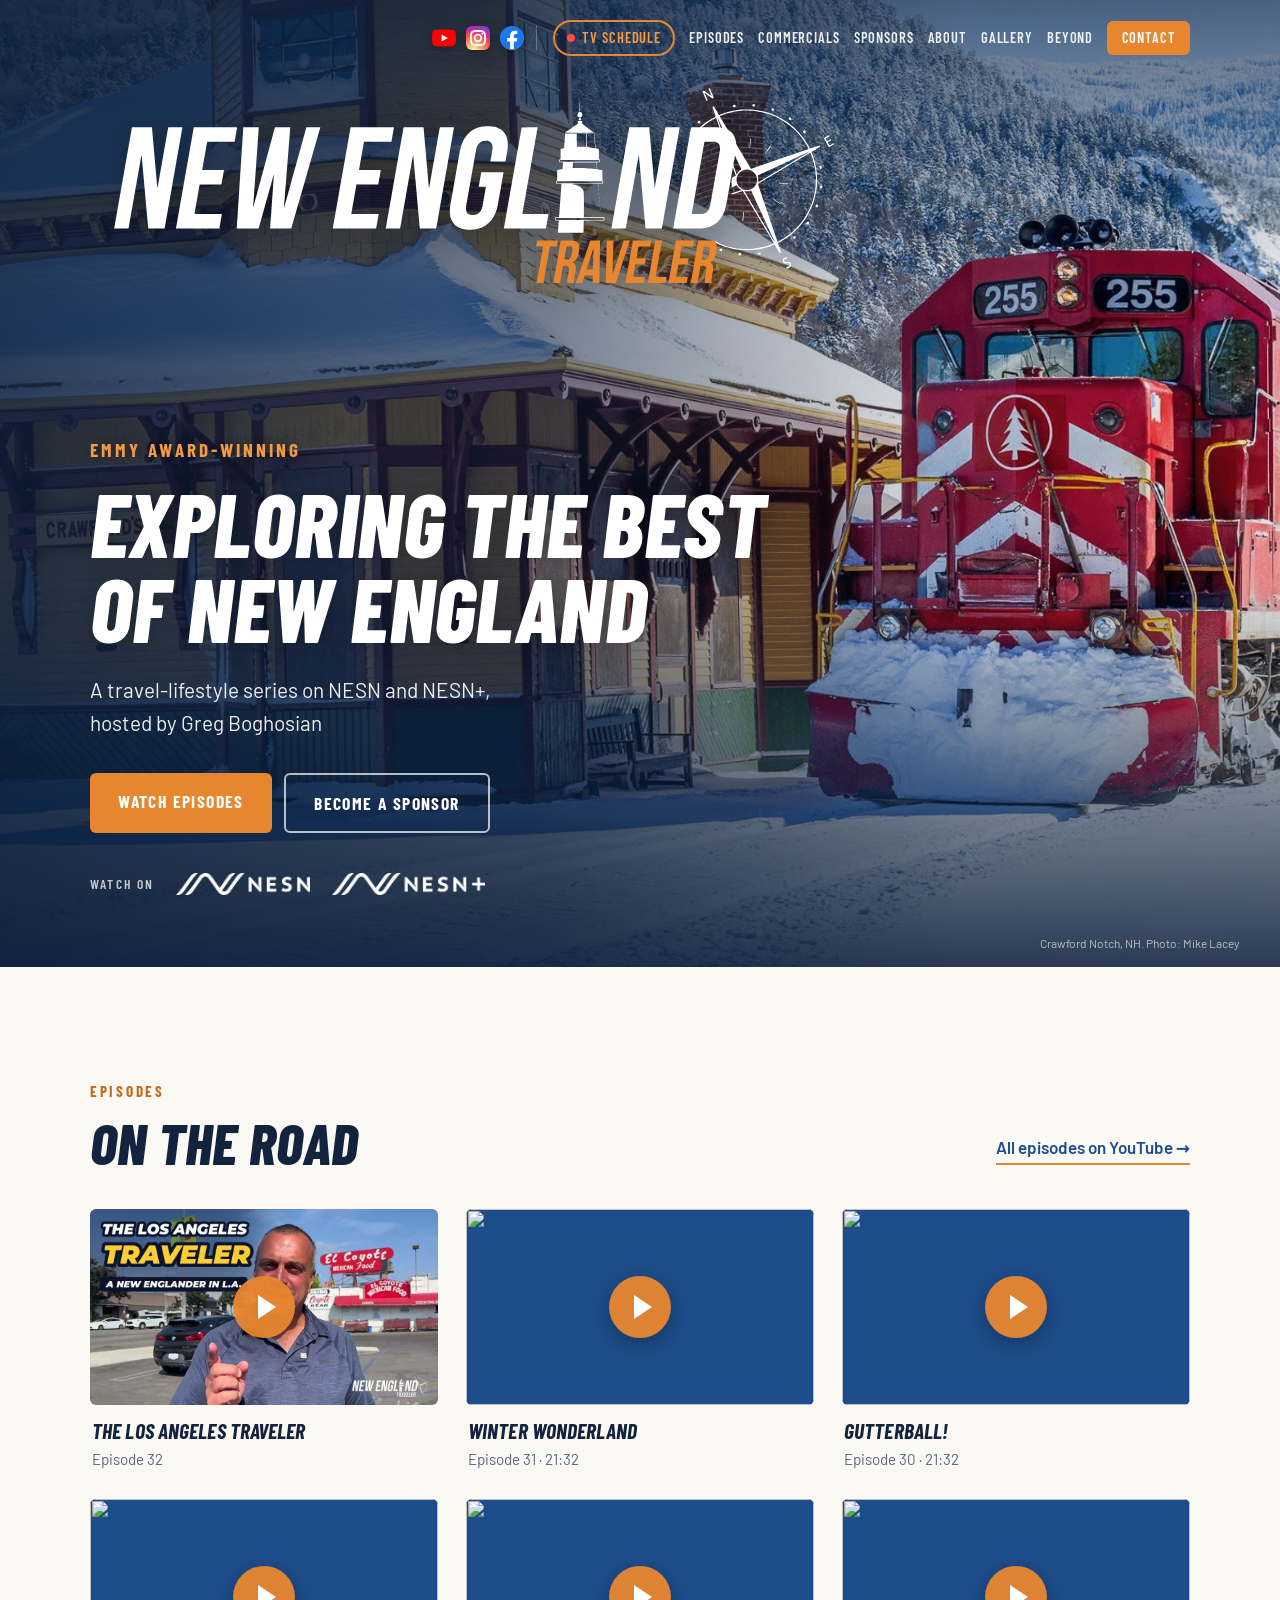
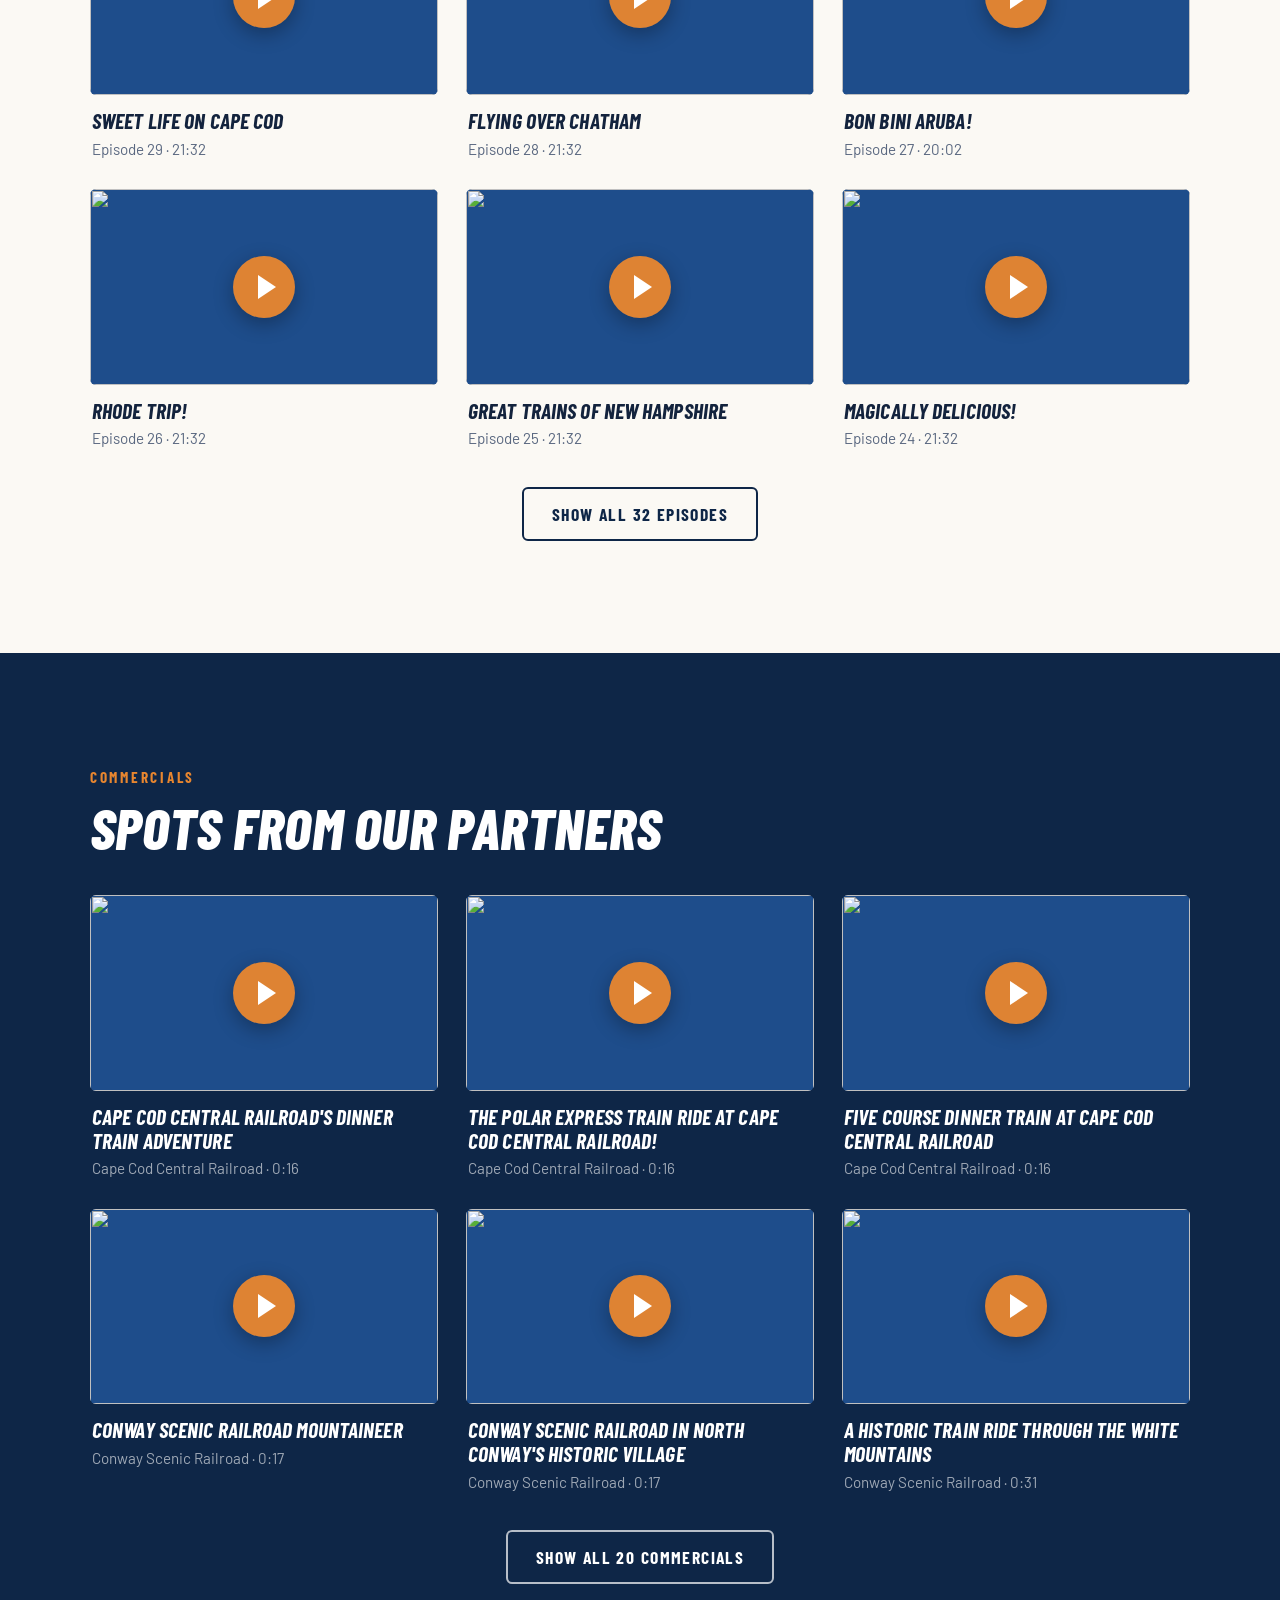
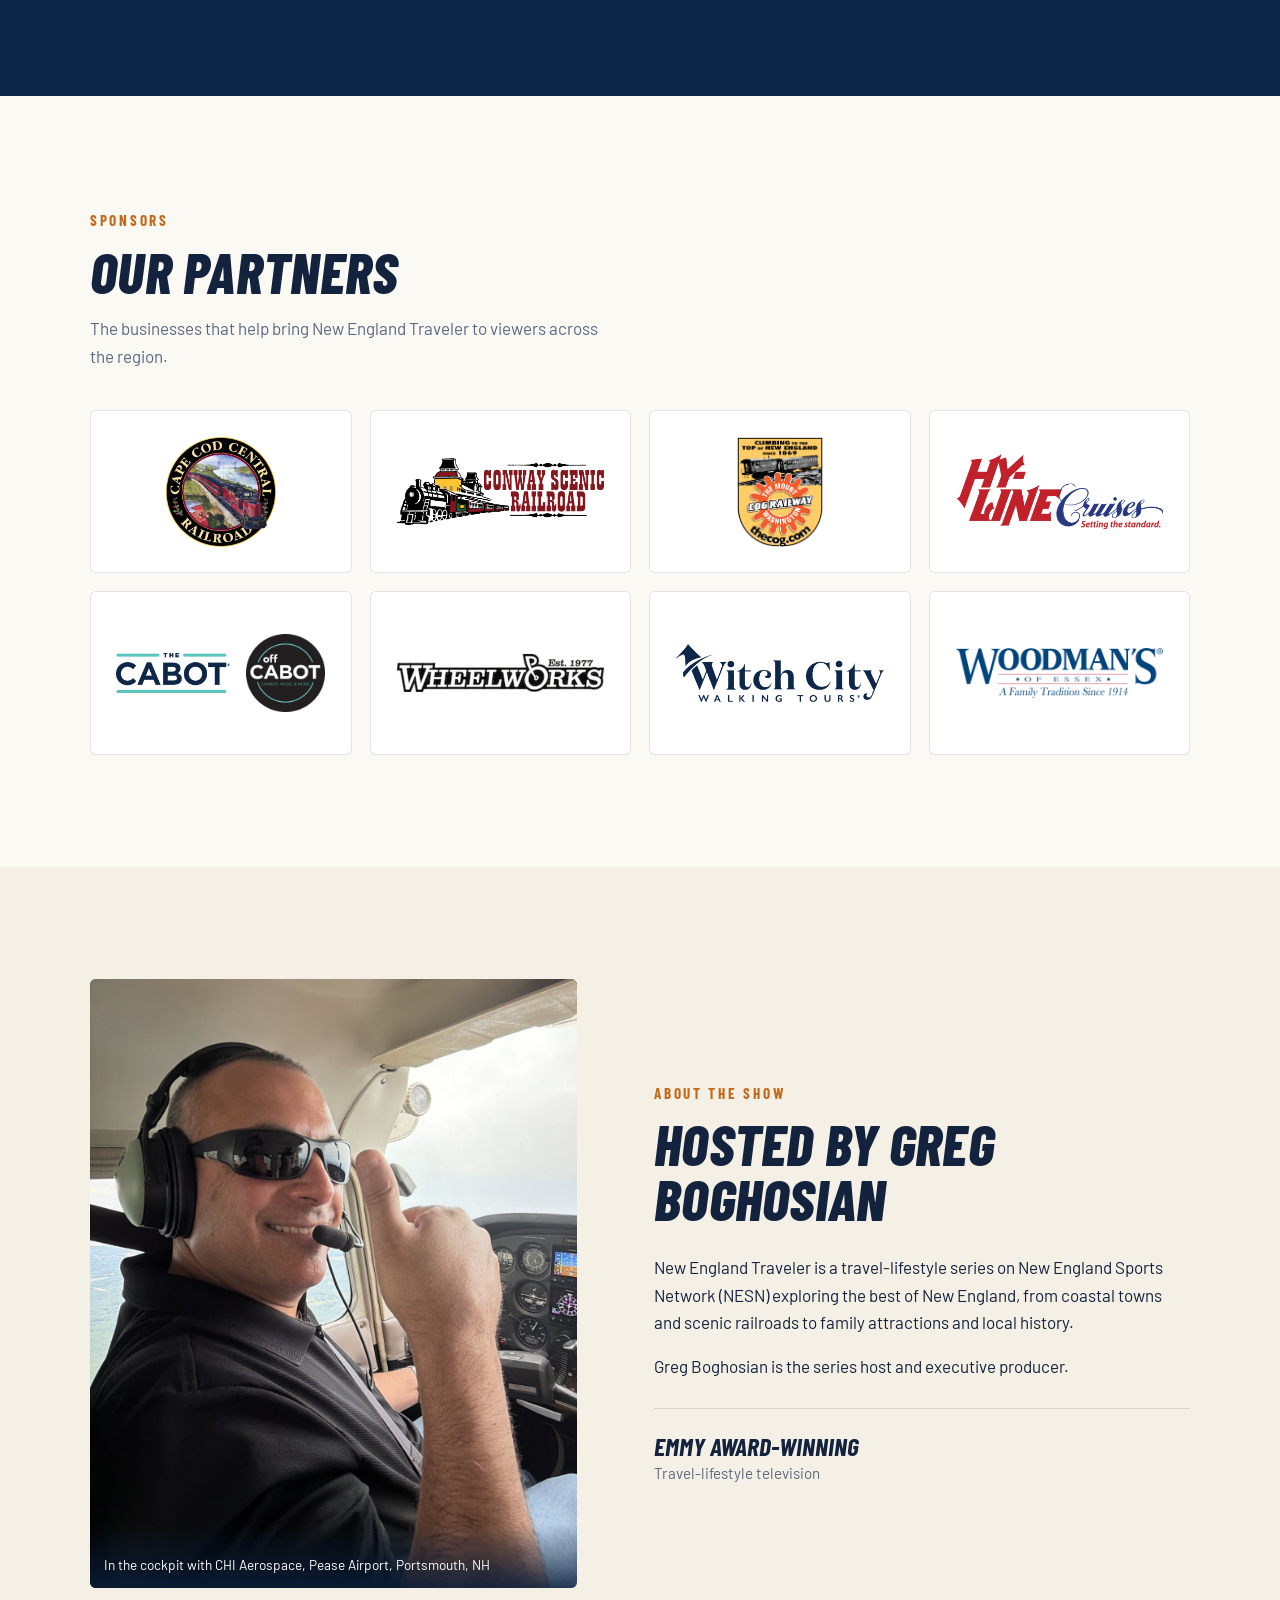
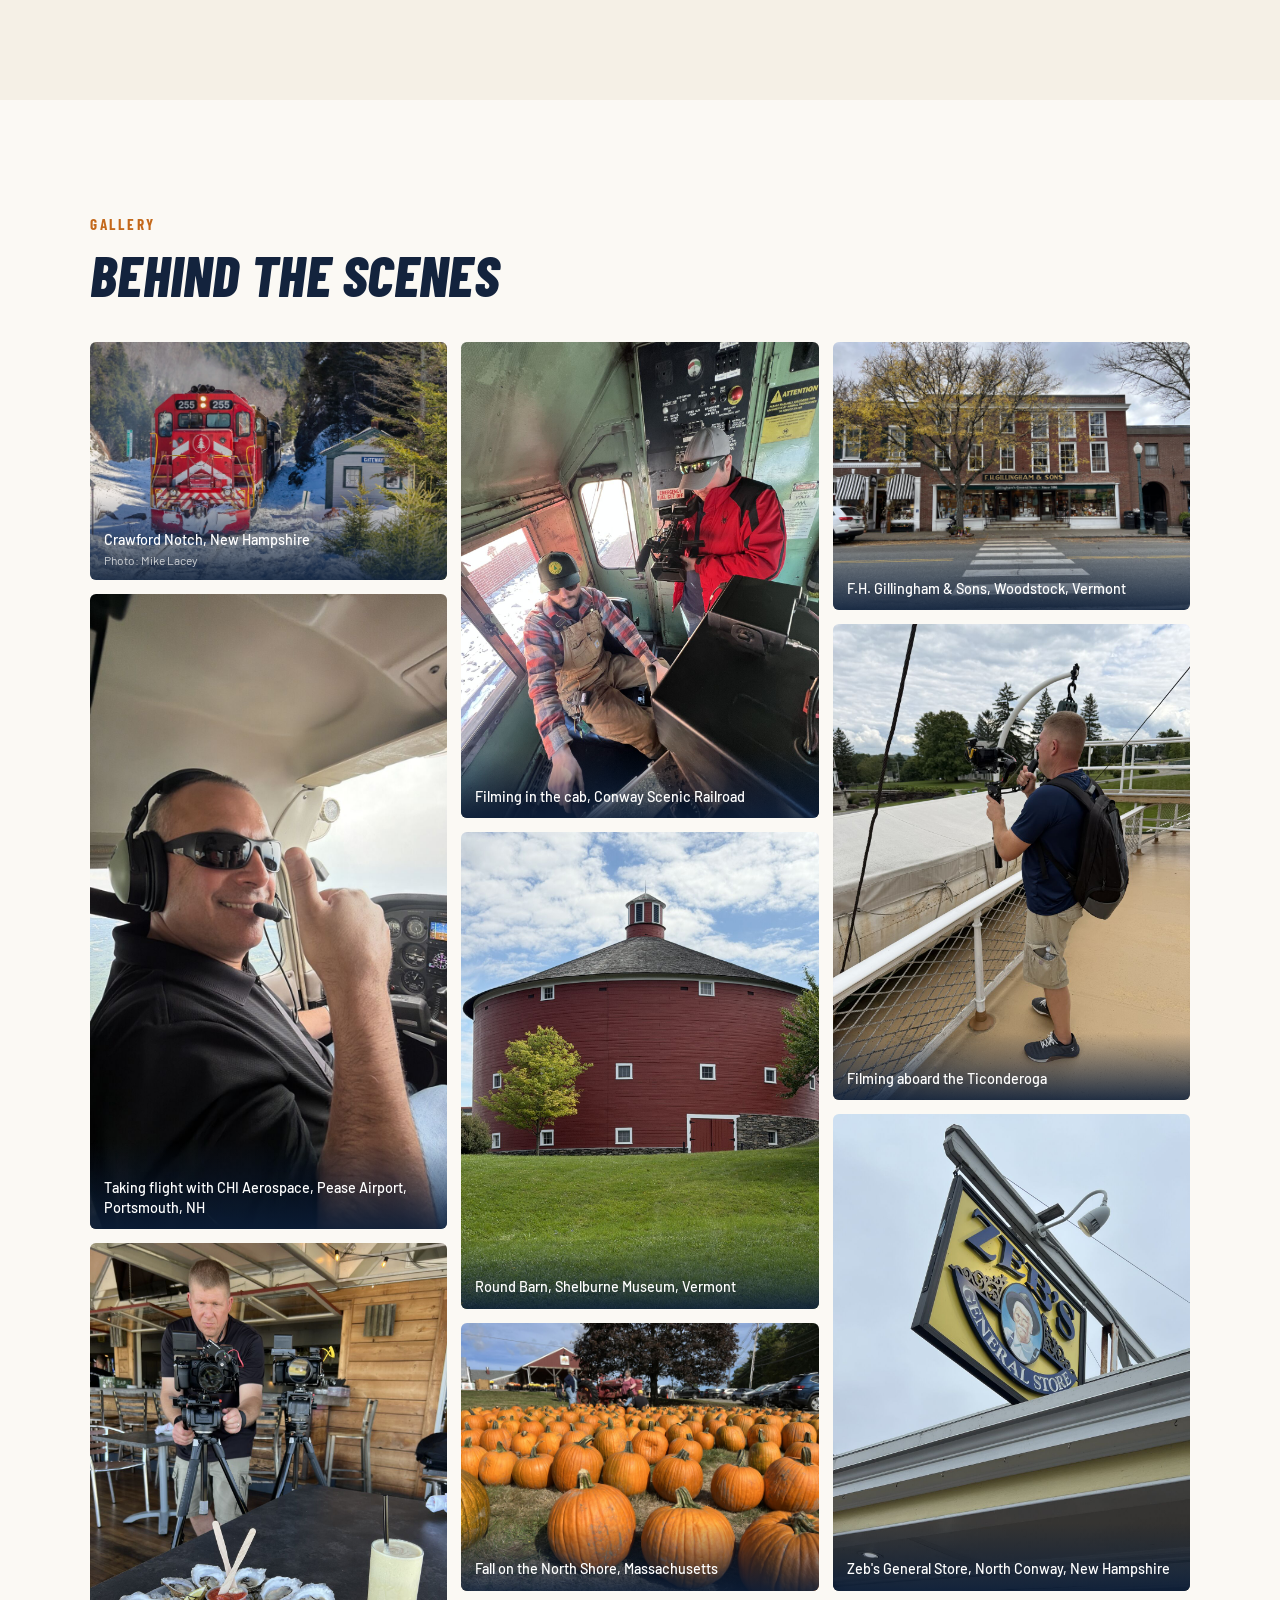
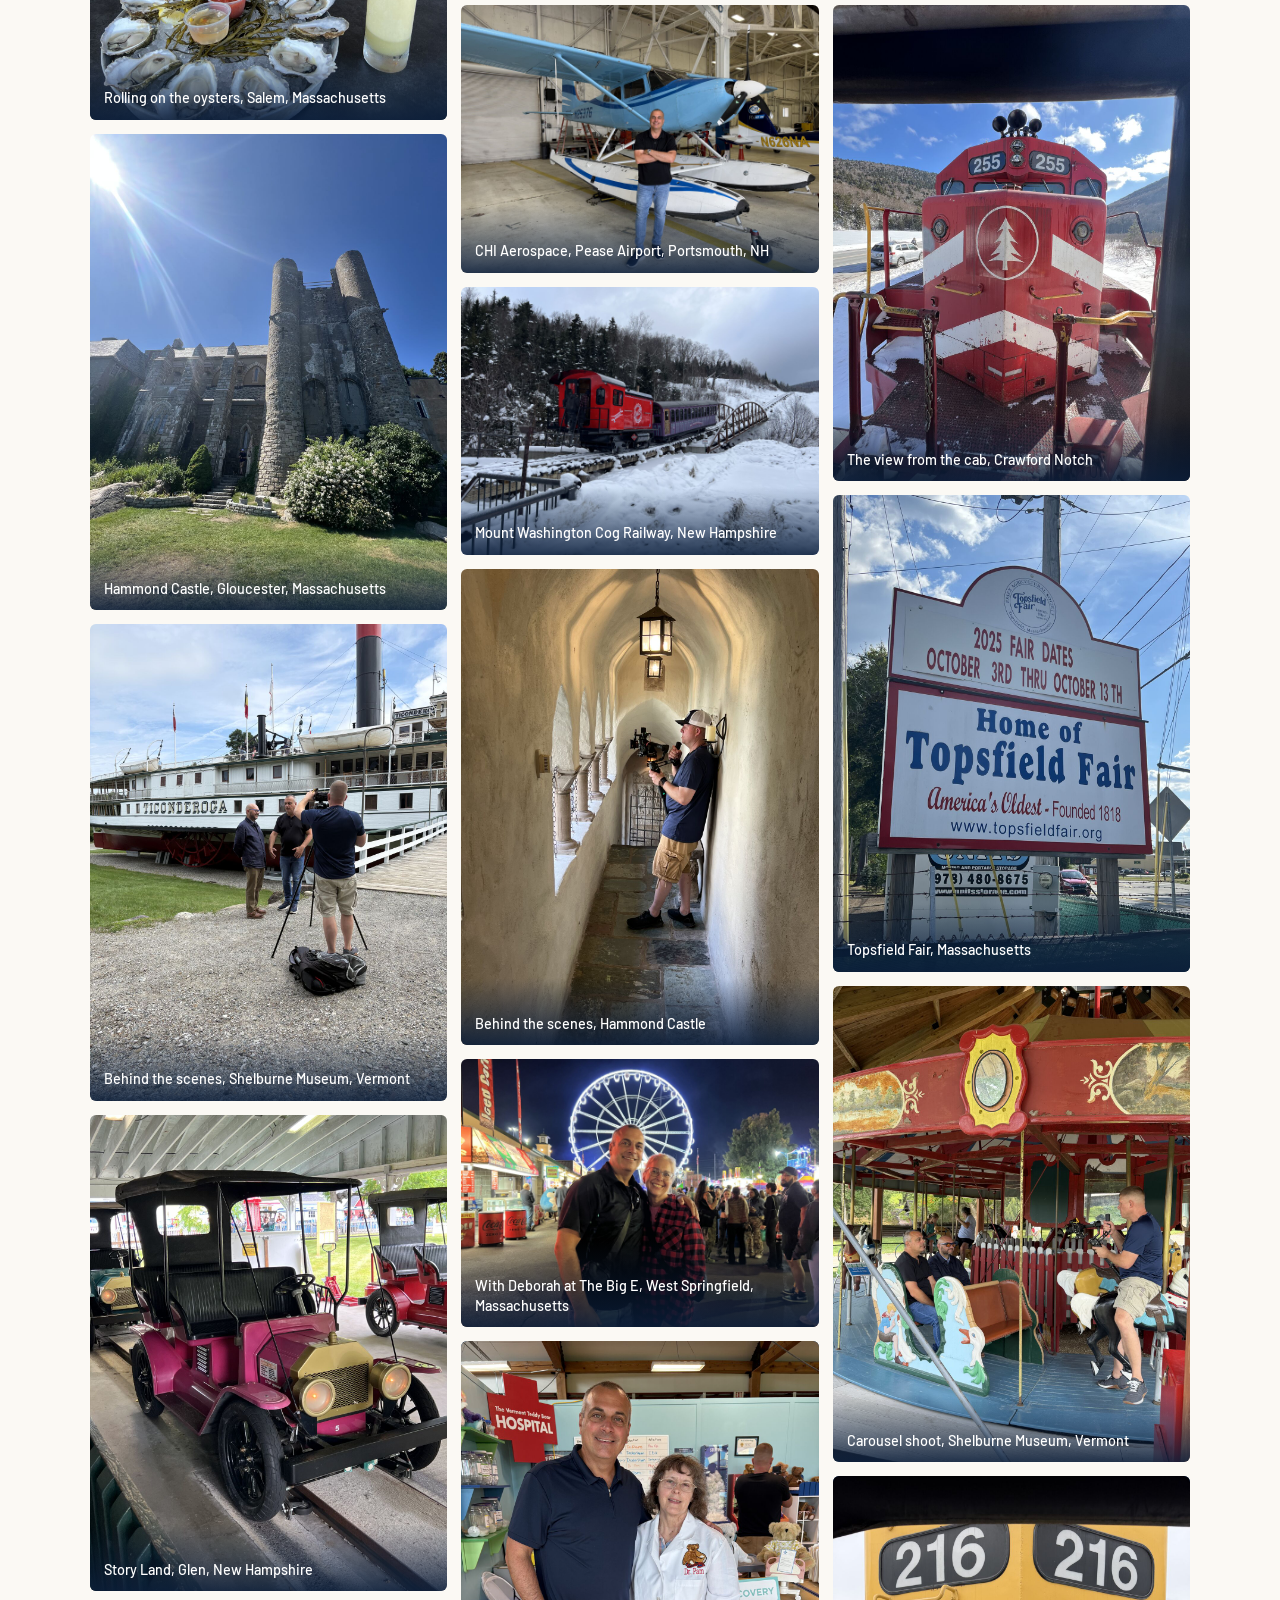
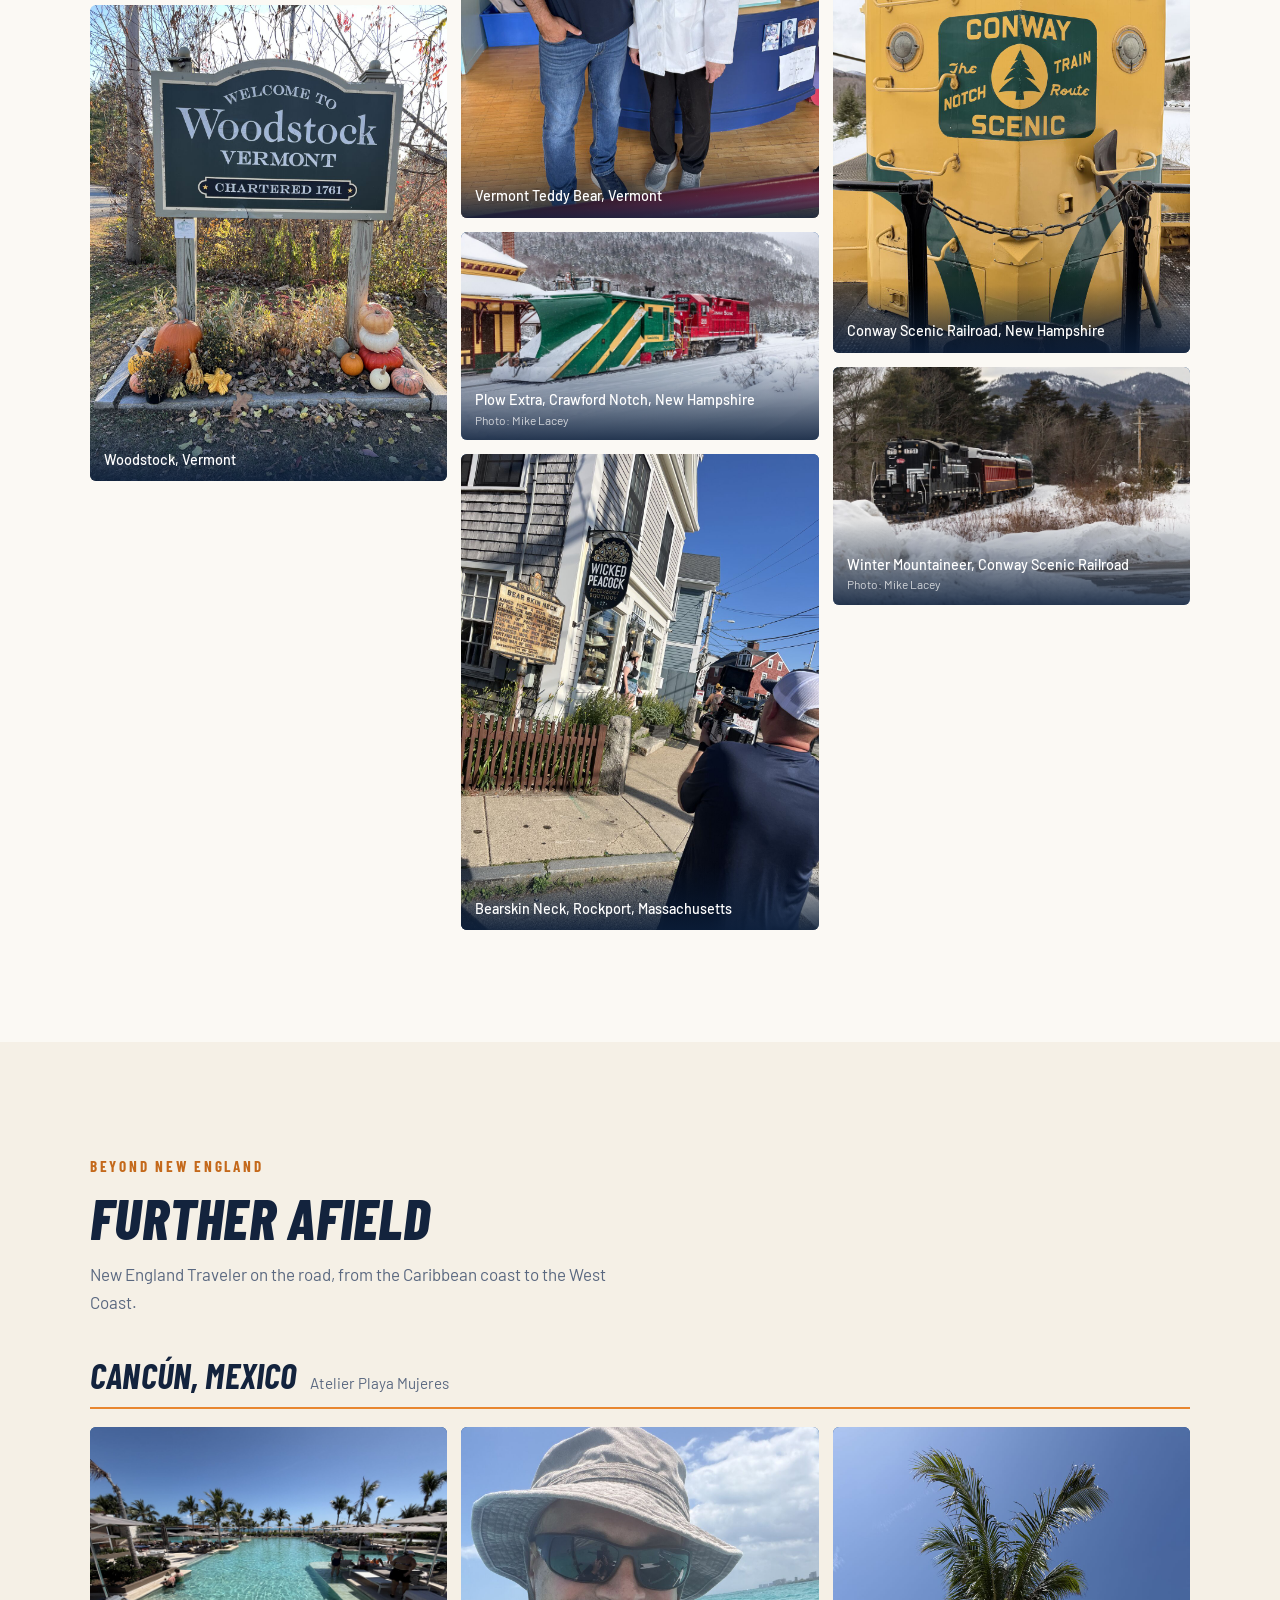
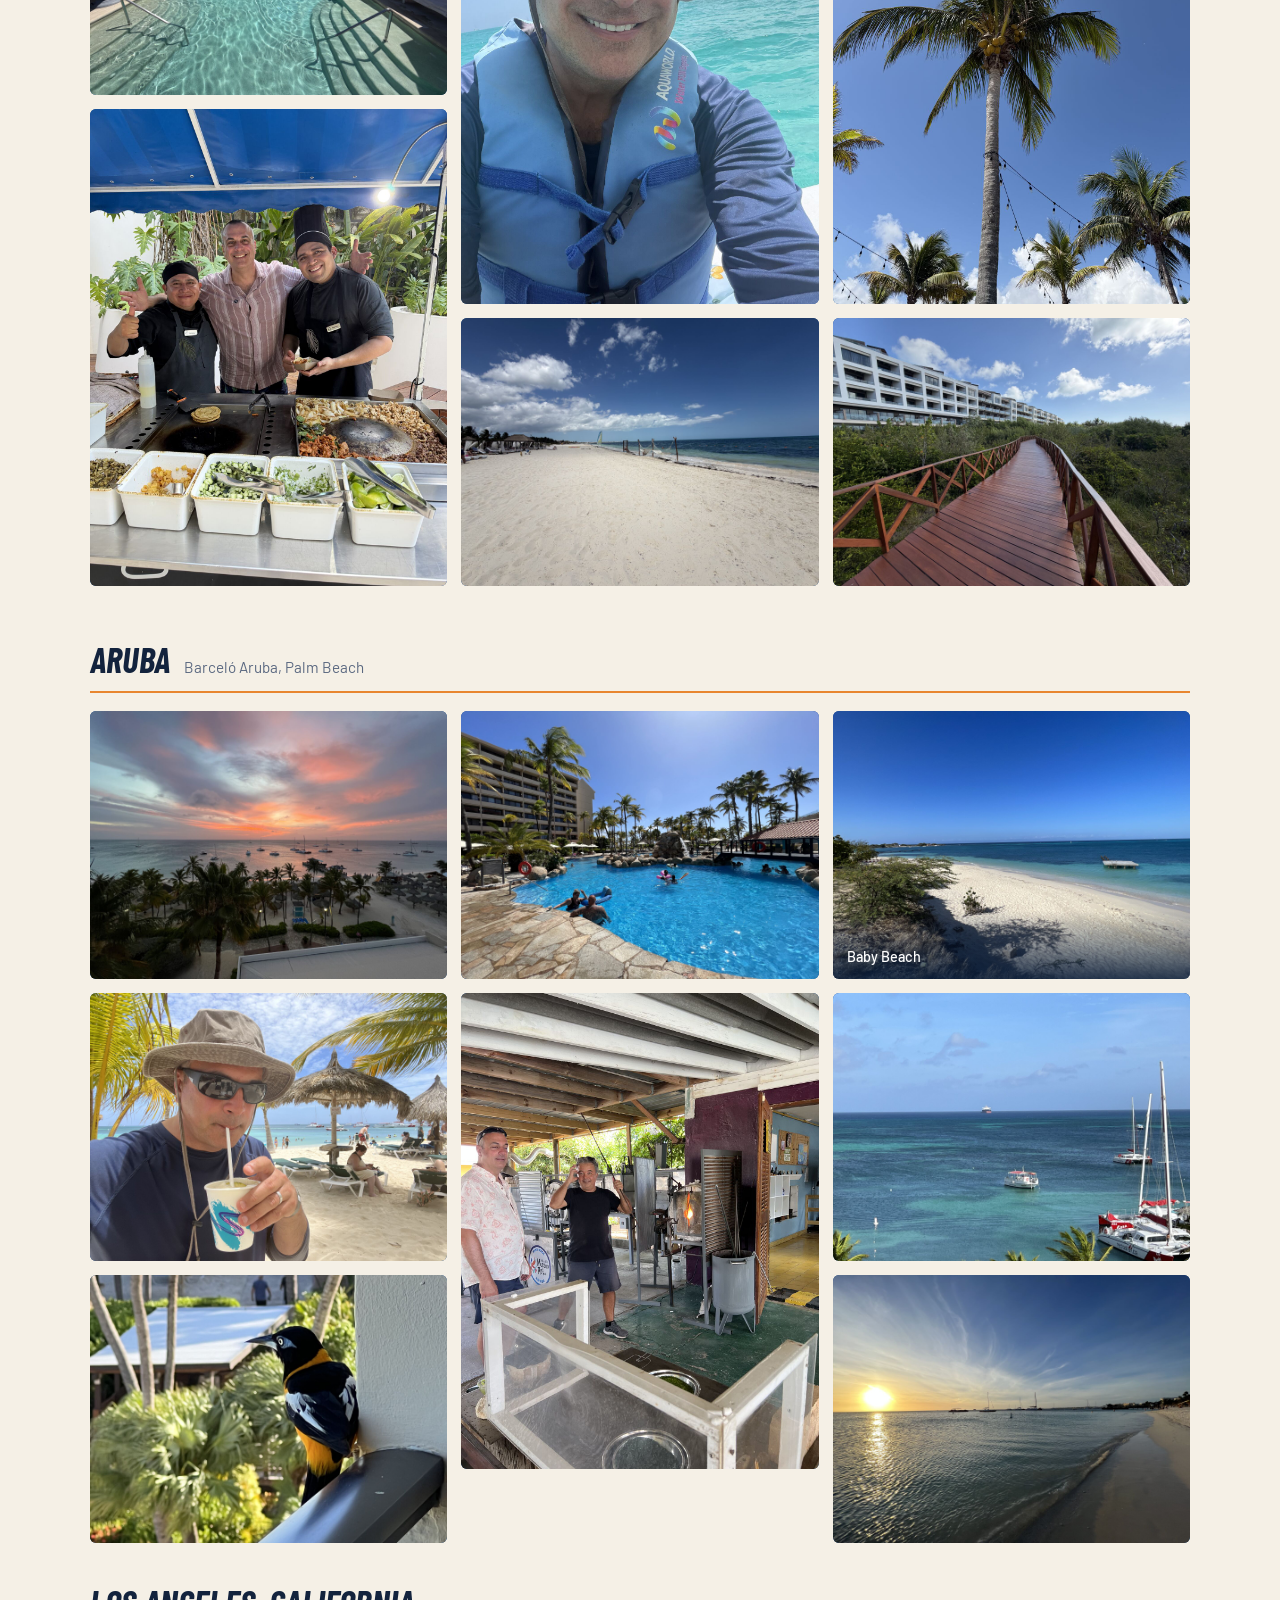
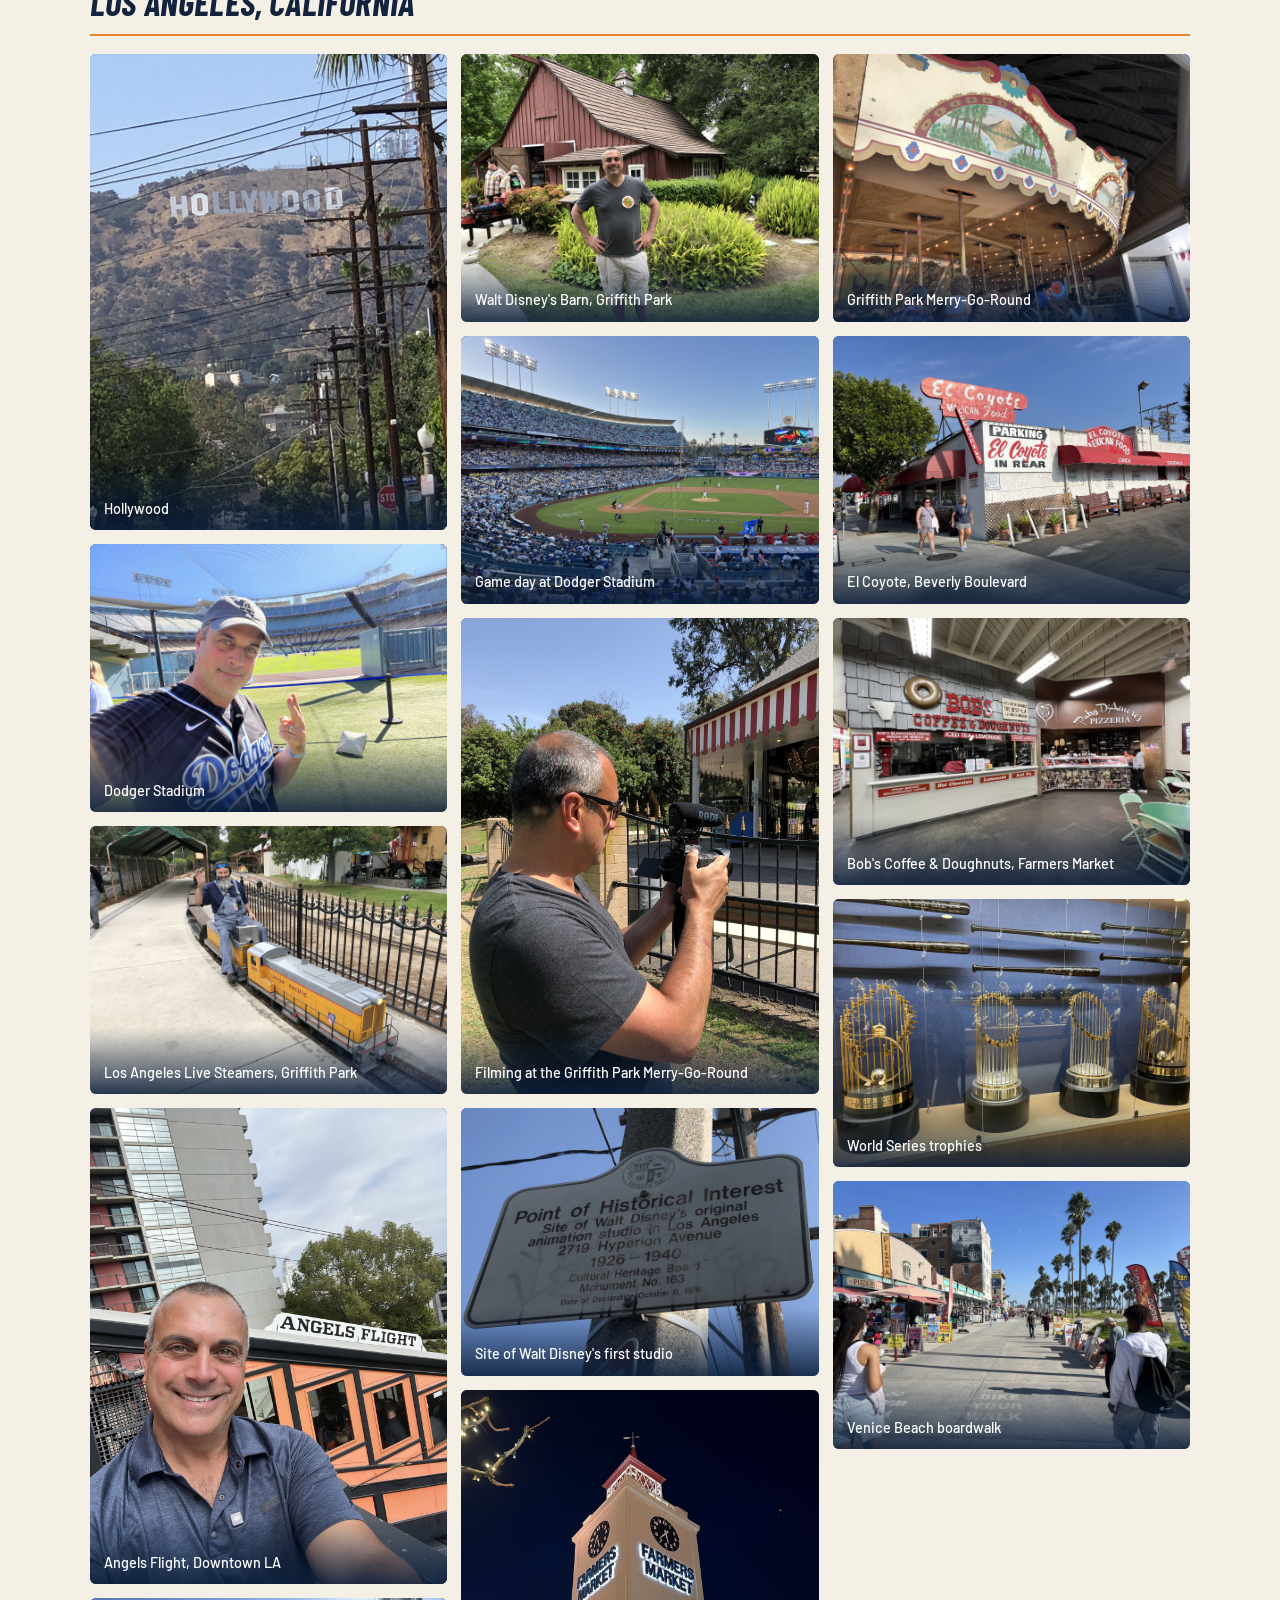
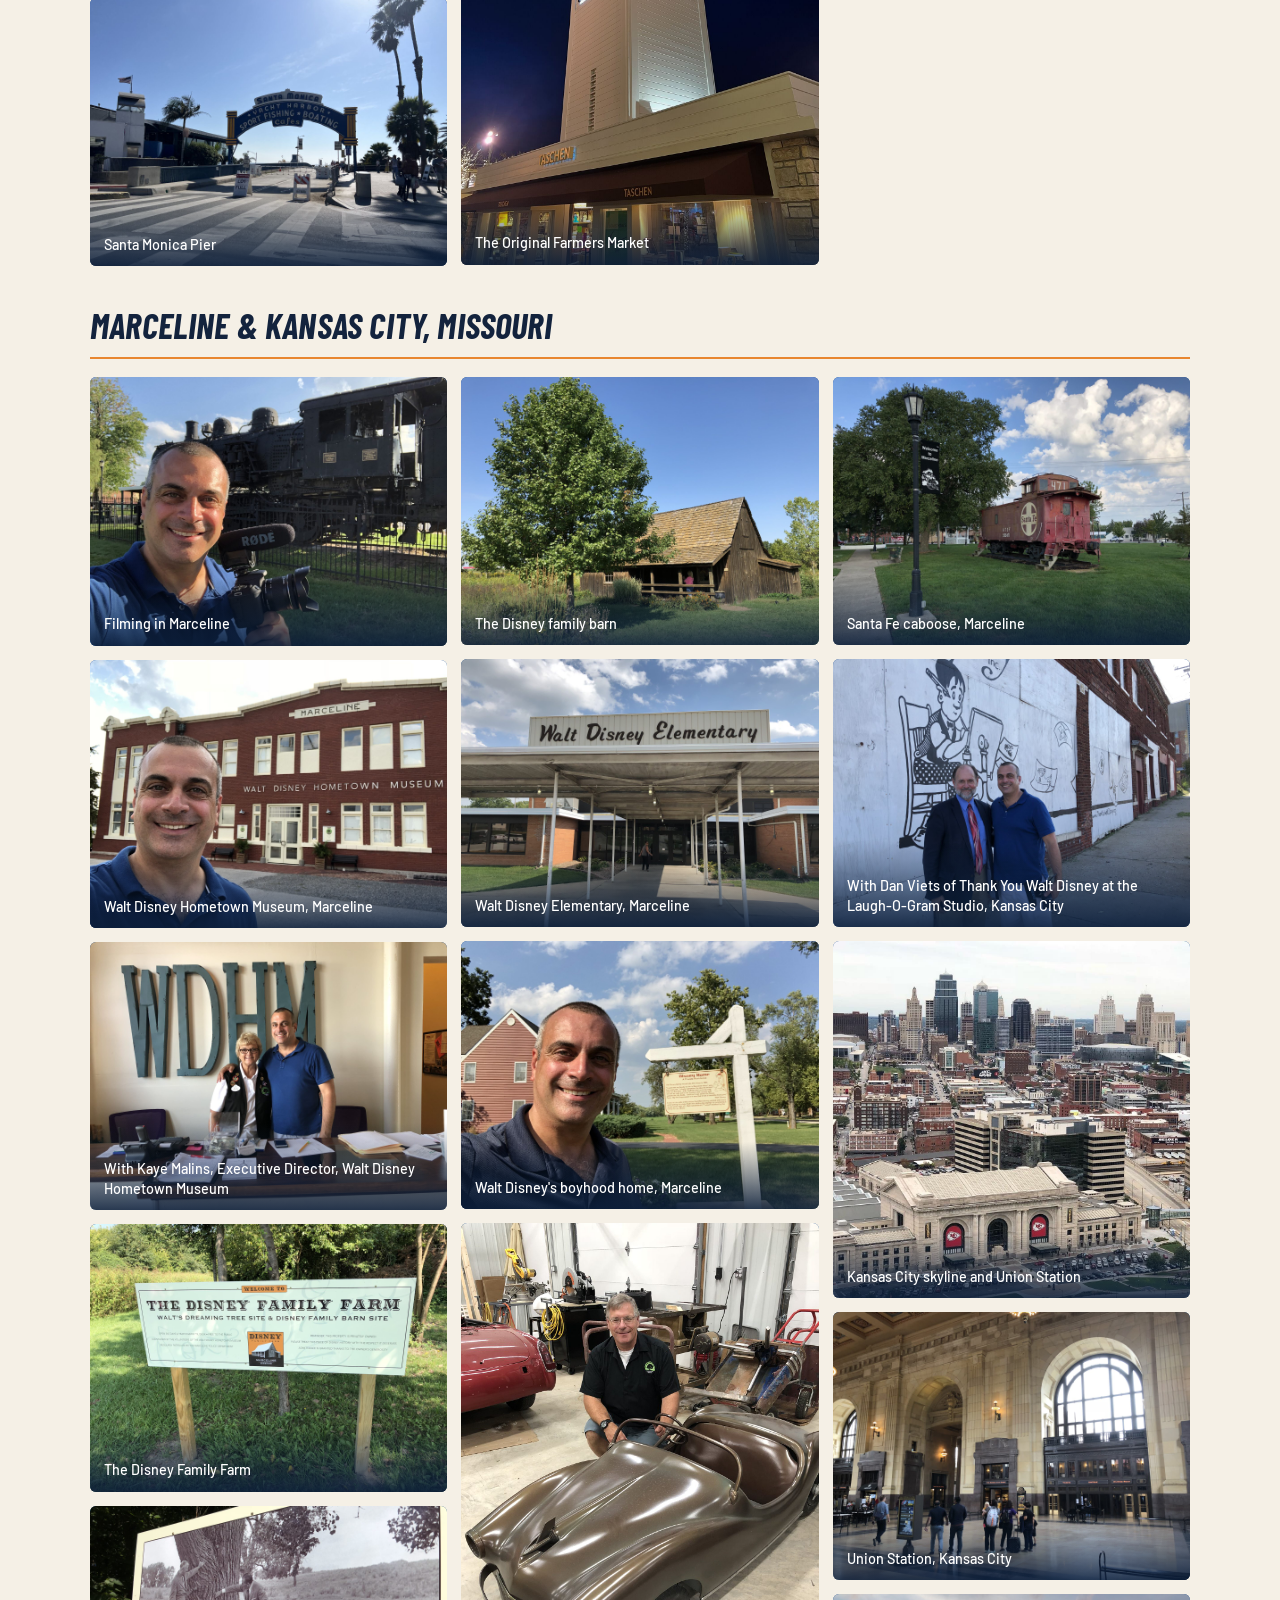
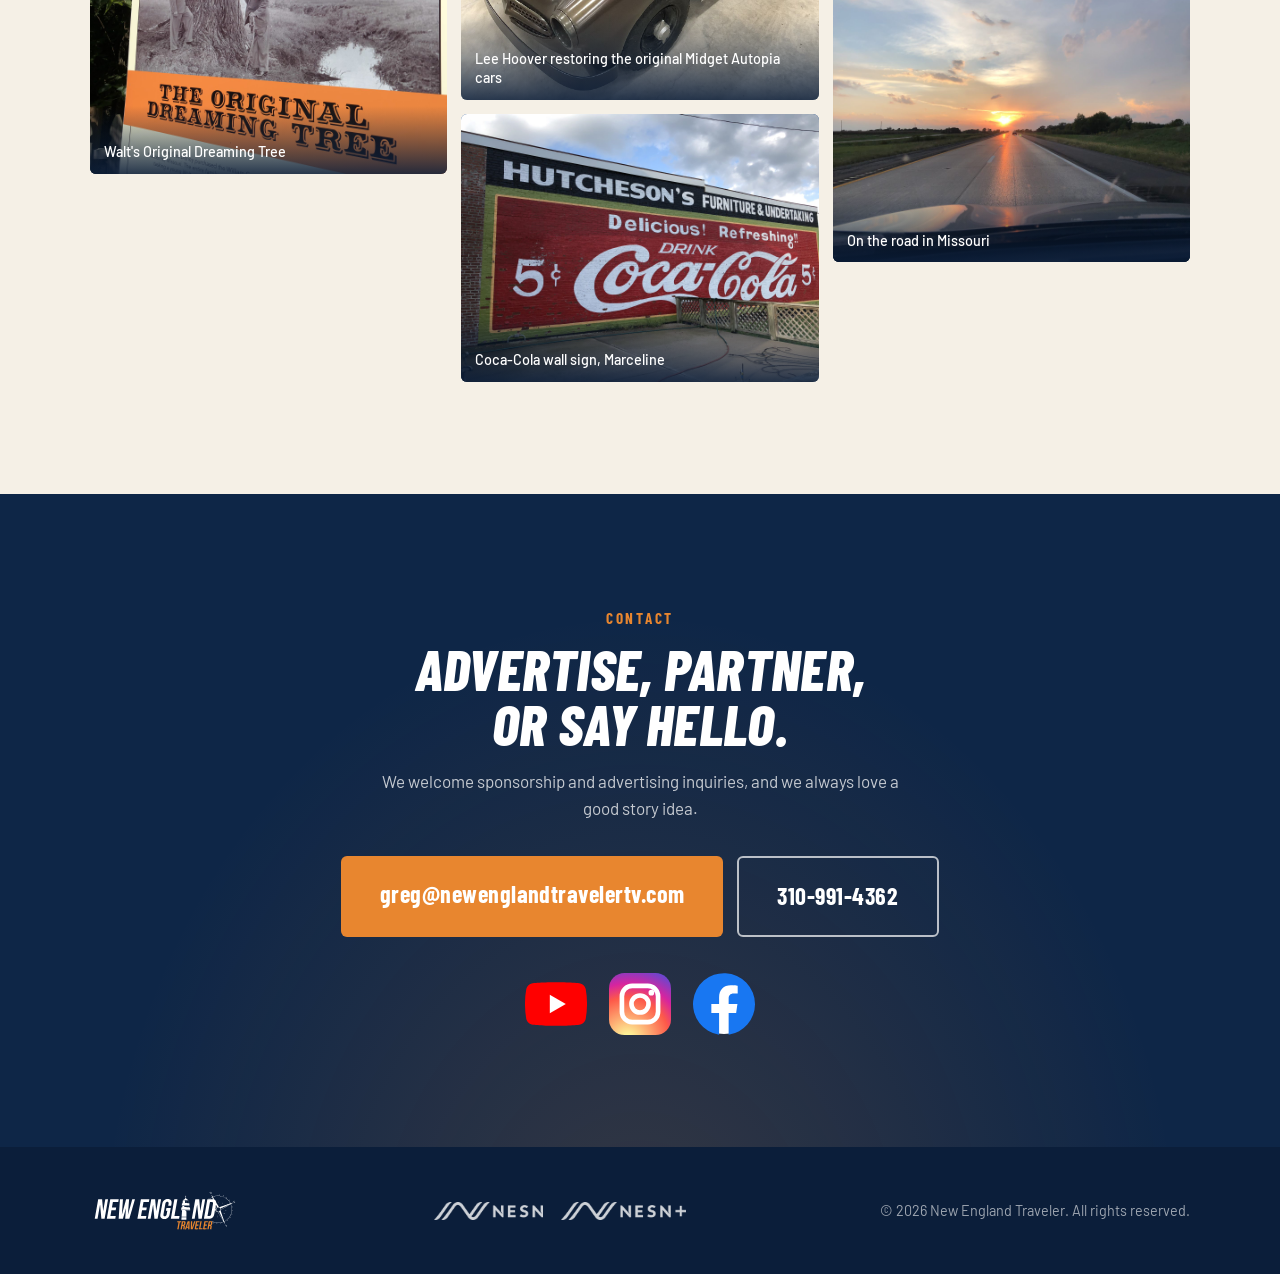
==== commit 2e976012: "Add TV Schedule page (Nov 2026, NESN + NESN+) and orange TV Schedule nav button" ====
--- a/index.html
+++ b/index.html
@@ -13,7 +13,7 @@
 <link rel="preconnect" href="https://fonts.googleapis.com">
 <link rel="preconnect" href="https://fonts.gstatic.com" crossorigin>
 <link href="https://fonts.googleapis.com/css2?family=Barlow+Condensed:ital,wght@0,600;0,700;1,700;1,800&family=Barlow:wght@400;500;600&display=swap" rel="stylesheet">
-<link rel="stylesheet" href="styles.css">
+<link rel="stylesheet" href="styles.css?v=20261104">
 </head>
 <body>
 <svg width="0" height="0" style="position:absolute" aria-hidden="true" focusable="false">
@@ -47,6 +47,7 @@
         <a href="https://www.instagram.com/newenglandtravelertv/" target="_blank" rel="noopener" aria-label="Instagram"><svg aria-hidden="true"><use href="#ico-ig"/></svg></a>
         <a href="https://www.facebook.com/NewEnglandTravelerTV" target="_blank" rel="noopener" aria-label="Facebook"><svg aria-hidden="true"><use href="#ico-fb"/></svg></a>
       </div>
+      <a href="schedule.html" class="nav__tv"><span class="nav__tv-dot" aria-hidden="true"></span>TV Schedule</a>
       <a href="#episodes">Episodes</a>
       <a href="#commercials">Commercials</a>
       <a href="#sponsors">Sponsors</a>
--- a/styles.css
+++ b/styles.css
@@ -273,3 +273,94 @@
   .nav.is-solid .nav__logo img { width: min(218px, calc(100vw - 212px)); }
 }
 @media (max-width: 360px) { .nav:not(.is-solid) .nav__logo img { width: calc(100vw - 112px); } }
+
+/* ---------- TV Schedule nav item ---------- */
+.nav__menu .nav__tv { display: inline-flex; align-items: center; gap: .5em; color: var(--orange-hi); opacity: 1; border: 2px solid var(--orange); padding: .3em .85em; border-radius: 999px; }
+.nav__menu .nav__tv:hover, .nav__menu .nav__tv.is-current { background: var(--orange); color: #fff; }
+.nav__tv-dot { width: 8px; height: 8px; border-radius: 50%; background: #ff4d3a; box-shadow: 0 0 0 0 rgba(255,77,58,.6); animation: tvpulse 2s infinite; flex-shrink: 0; }
+.nav__menu .nav__tv:hover .nav__tv-dot, .nav__menu .nav__tv.is-current .nav__tv-dot { background: #fff; }
+@keyframes tvpulse { 0% { box-shadow: 0 0 0 0 rgba(255,77,58,.6); } 70% { box-shadow: 0 0 0 8px rgba(255,77,58,0); } 100% { box-shadow: 0 0 0 0 rgba(255,77,58,0); } }
+@media (prefers-reduced-motion: reduce) { .nav__tv-dot { animation: none; } }
+@media (min-width: 1161px) { .nav__menu { gap: 22px; } }
+@media (max-width: 1160px) {
+  .nav__menu .nav__tv { order: -1; justify-content: center; margin: 10px 0 6px; padding: 12px; border-radius: var(--radius); font-size: 1.15rem; }
+}
+
+/* ---------- TV Schedule page ---------- */
+.nav--page { background: rgba(11, 30, 58, .98); }
+.sched-hero { background: radial-gradient(ellipse at 85% 0%, rgba(232,134,47,.22), transparent 55%), linear-gradient(180deg, var(--navy-900), var(--navy-800)); color: #fff; padding: 150px 0 56px; }
+.sched-hero__title { font-size: clamp(3rem, 8vw, 5.6rem); line-height: .9; }
+.sched-hero__lede { color: rgba(255,255,255,.78); font-size: 1.1rem; margin: 14px 0 22px; max-width: 46ch; }
+.sched-legend { display: flex; flex-wrap: wrap; align-items: center; gap: 10px 12px; }
+.sched-legend__count { color: rgba(255,255,255,.7); font-size: .95rem; margin-right: 14px; }
+.net-badge { display: inline-block; min-width: 64px; text-align: center; font-family: var(--display); font-weight: 700; font-size: .95rem; letter-spacing: .1em; padding: .28em .7em; border-radius: 4px; line-height: 1.2; white-space: nowrap; }
+.net-badge--nesn { background: var(--ocean); color: #fff; box-shadow: inset 0 0 0 1px rgba(255,255,255,.18); }
+.net-badge--plus { background: var(--orange); color: #fff; }
+.sched-next { margin-top: 28px; display: inline-flex; flex-wrap: wrap; align-items: baseline; gap: 6px 14px; background: rgba(255,255,255,.07); border: 1px solid rgba(255,255,255,.14); border-left: 4px solid var(--orange); border-radius: var(--radius); padding: 14px 20px; }
+.sched-next[hidden] { display: none; }
+.sched-next__label { font-family: var(--display); font-weight: 700; letter-spacing: .16em; text-transform: uppercase; font-size: .85rem; color: var(--orange-hi); }
+.sched-next__info { font-weight: 600; }
+.sched-next__title { font-family: var(--display); font-weight: 700; font-style: italic; text-transform: uppercase; font-size: 1.3rem; letter-spacing: .02em; }
+
+.sched-body { padding: 48px 0 80px; background: var(--paper); }
+.sched-card { background: #fff; border-radius: 10px; box-shadow: 0 1px 2px rgba(19,35,61,.06), 0 12px 40px rgba(19,35,61,.08); overflow: hidden; }
+.sched-table { width: 100%; border-collapse: collapse; font-size: 1rem; }
+.sched-table thead th { background: var(--navy-900); color: #fff; text-align: left; font-family: var(--display); font-weight: 700; letter-spacing: .14em; text-transform: uppercase; font-size: .9rem; padding: 16px 20px; }
+.sched-table td { padding: 14px 20px; vertical-align: middle; border-top: 1px solid var(--line); }
+.sched-row.is-alt td { background: #f7f4ec; }
+.sched-row:not(.is-first) td { border-top-color: rgba(19,35,61,.05); }
+.sched-row.is-first td { border-top: 1px solid rgba(19,35,61,.16); }
+.sched-row:first-child td { border-top: 0; }
+.sched-dayname { font-weight: 600; width: 13%; }
+.sched-date { font-family: var(--display); font-weight: 700; font-size: 1.15rem; letter-spacing: .04em; text-transform: uppercase; width: 11%; white-space: nowrap; }
+.sched-net { width: 12%; }
+.sched-time { font-weight: 600; white-space: nowrap; width: 12%; font-variant-numeric: tabular-nums; }
+.sched-prog__title { display: block; font-family: var(--display); font-weight: 700; font-style: italic; text-transform: uppercase; font-size: 1.2rem; line-height: 1.1; letter-spacing: .01em; }
+.sched-prog__show { display: block; color: var(--muted); font-size: .88rem; margin-top: 3px; }
+.sched-tag { display: inline-block; margin-top: 6px; background: var(--orange); color: #fff; font-family: var(--display); font-weight: 700; letter-spacing: .12em; text-transform: uppercase; font-size: .75rem; padding: .2em .6em; border-radius: 3px; }
+.sched-row.is-next td { background: #fff4e8; }
+.sched-row.is-next td:first-child { box-shadow: inset 4px 0 0 var(--orange); }
+.sched-row.is-past td > * , .sched-row.is-past td { color: rgba(19,35,61,.45); }
+.sched-row.is-past .net-badge { opacity: .45; }
+.sr { position: absolute; width: 1px; height: 1px; overflow: hidden; clip: rect(0 0 0 0); white-space: nowrap; }
+.sched-note { color: var(--muted); font-size: .92rem; margin: 18px 4px 0; }
+.sched-back { margin: 8px 4px 0; }
+
+@media (max-width: 720px) {
+  .sched-hero { padding: 120px 0 40px; }
+  .sched-body { padding: 28px 0 56px; }
+  .sched-table thead { display: none; }
+  .sched-table, .sched-table tbody, .sched-table tr { display: block; }
+  .sched-row { display: grid !important; grid-template-columns: auto 1fr; grid-template-areas: "day day" "time net" "prog prog"; column-gap: 12px; padding: 12px 16px; border-top: 1px solid rgba(19,35,61,.06); }
+  .sched-row.is-first { border-top: 1px solid rgba(19,35,61,.16); }
+  .sched-row:first-child { border-top: 0; }
+  .sched-row.is-alt { background: #f7f4ec; }
+  .sched-row.is-next { background: #fff4e8; box-shadow: inset 4px 0 0 var(--orange); }
+  .sched-table td { display: block; padding: 0; border: 0 !important; background: none !important; width: auto; box-shadow: none !important; }
+  .sched-net { grid-area: net; align-self: center; }
+  .sched-time { grid-area: time; align-self: center; font-size: 1.05rem; }
+  .sched-prog { grid-area: prog; margin-top: 6px; }
+  .sched-dayname, .sched-date { grid-area: day; }
+  .sched-row:not(.is-first) .sched-dayname, .sched-row:not(.is-first) .sched-date { display: none; }
+  .sched-row.is-first { grid-template-areas: "day date" "time net" "prog prog"; }
+  .sched-row.is-first .sched-dayname { grid-area: day; font-family: var(--display); font-weight: 700; text-transform: uppercase; letter-spacing: .1em; color: var(--orange); font-size: .95rem; margin-bottom: 8px; }
+  .sched-row.is-first .sched-date { grid-area: date; justify-self: start; font-size: .95rem; color: var(--orange); margin-bottom: 8px; }
+  .sched-row.is-past .sched-dayname, .sched-row.is-past .sched-date { color: rgba(232,134,47,.55); }
+}
+.sched-back .link-arrow { position: static; }
+.sched-row.is-past .net-badge { color: #fff; }
+.sched-hero { padding-top: 170px; }
+@media (min-width: 1161px) {
+  .nav__menu { gap: 18px; }
+  .nav__menu a { font-size: .98rem; letter-spacing: .07em; }
+  .nav__socials { gap: 12px; padding-right: 16px; }
+  .nav__socials svg { width: 26px; height: 26px; }
+}
+@media (min-width: 1161px) {
+  .nav__menu { gap: 14px; }
+  .nav__menu a { font-size: .9rem; letter-spacing: .06em; }
+  .nav.is-solid .nav__logo img { width: 230px; }
+  .nav__socials { padding-right: 12px; gap: 10px; }
+  .nav__socials svg { width: 24px; height: 24px; }
+}
+@media (max-width: 720px) { .sched-hero { padding: 118px 0 40px; } }
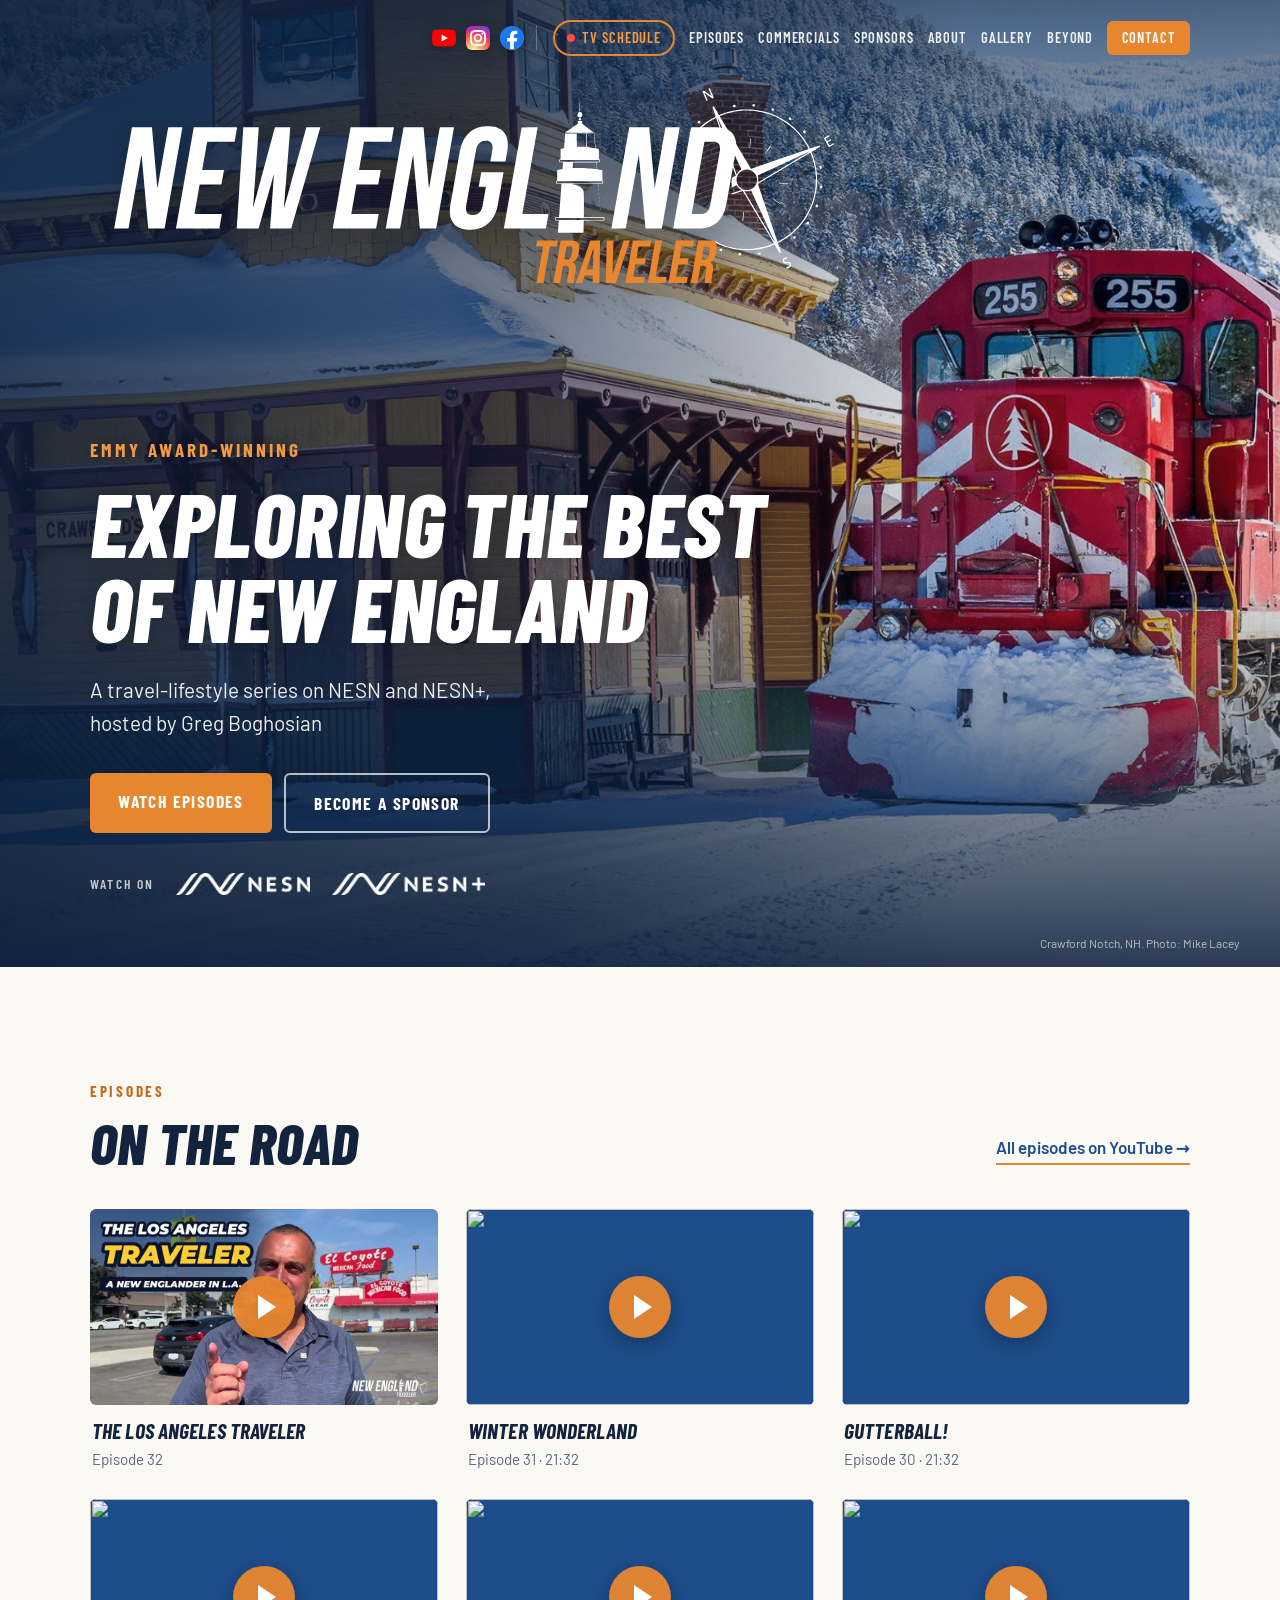
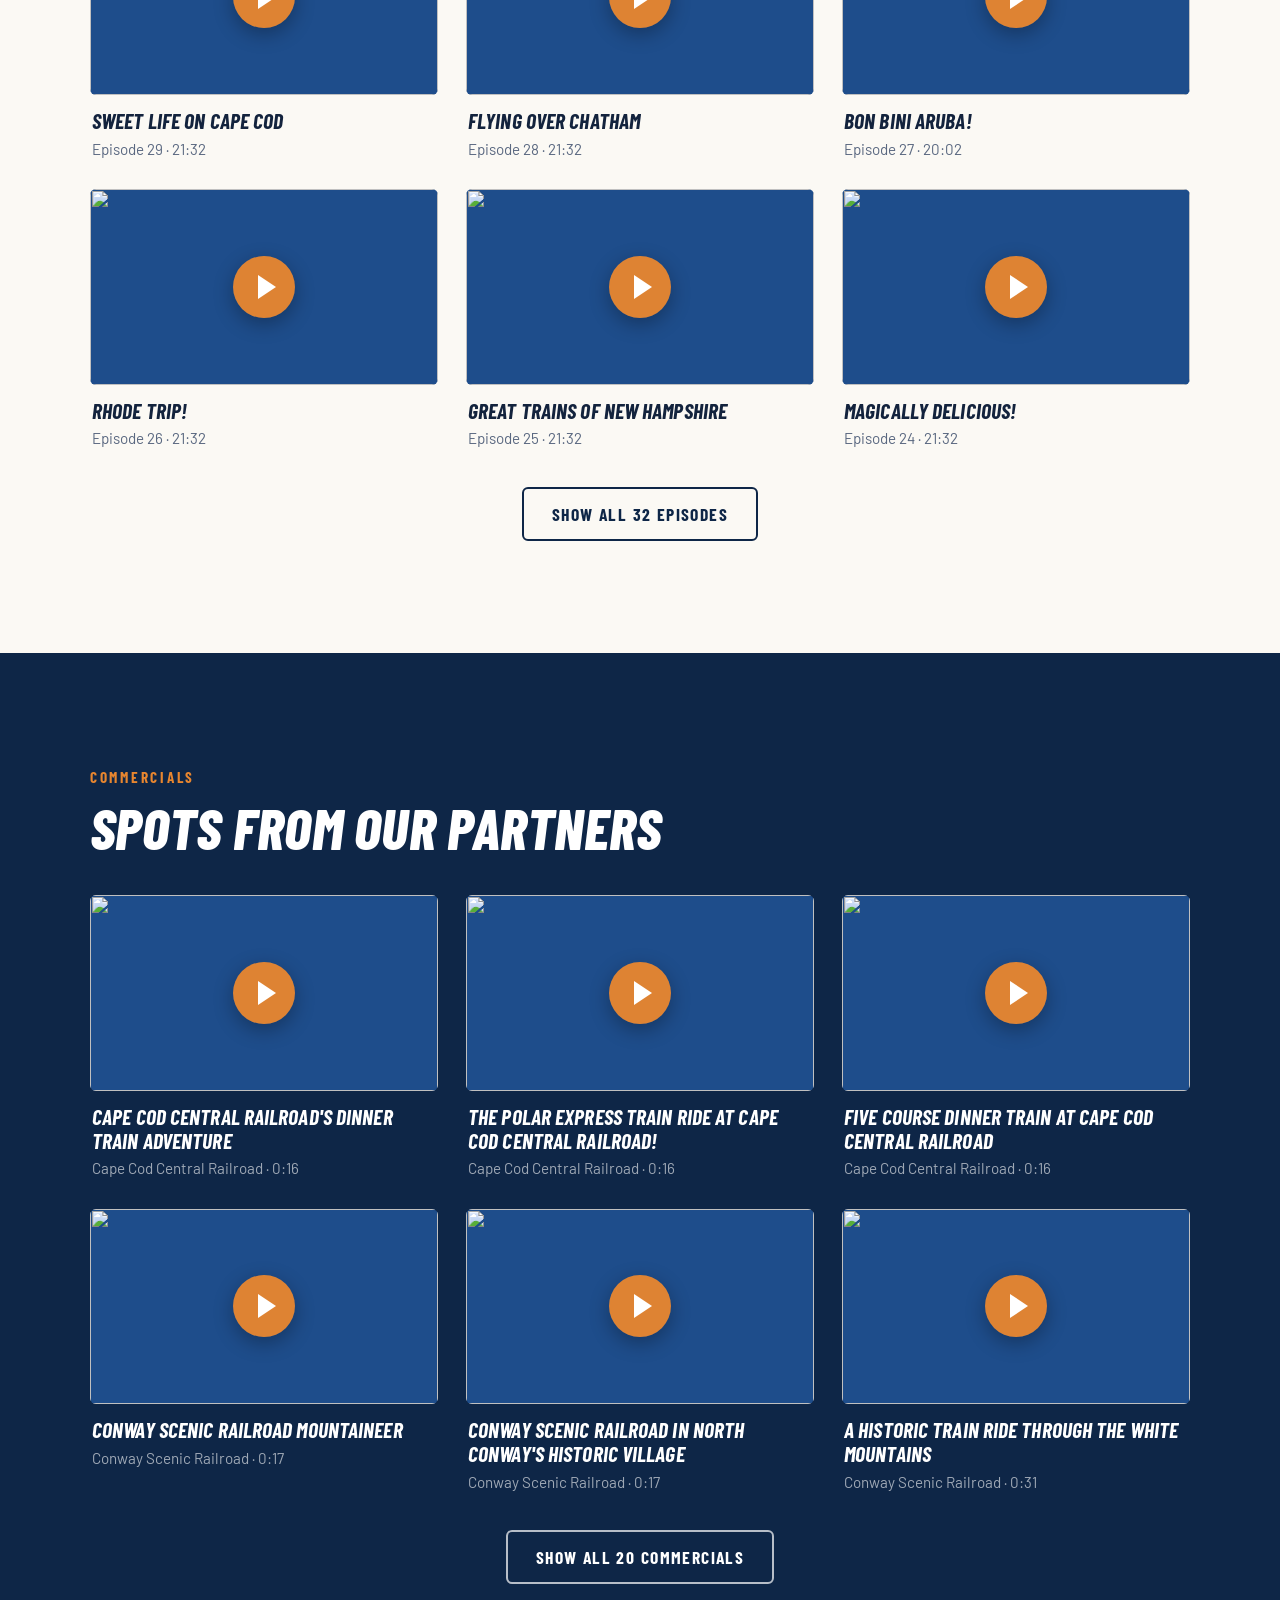
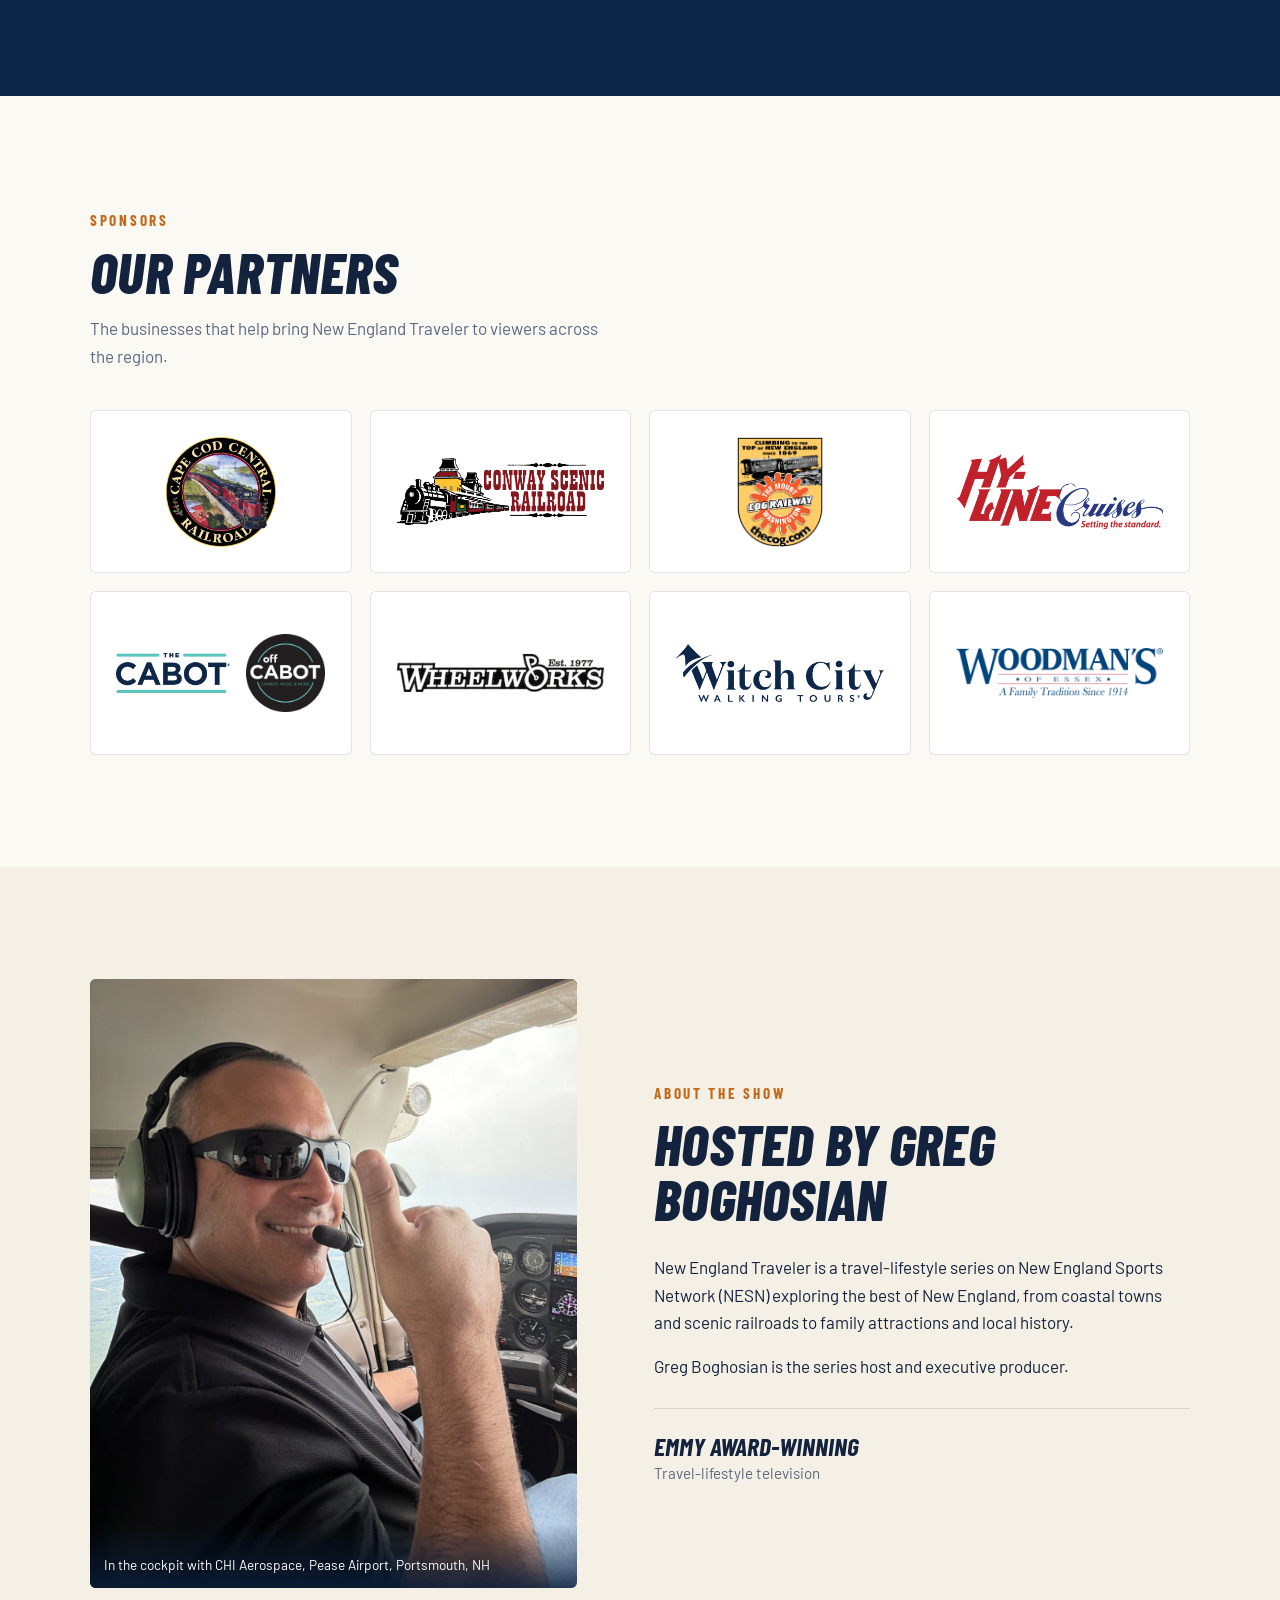
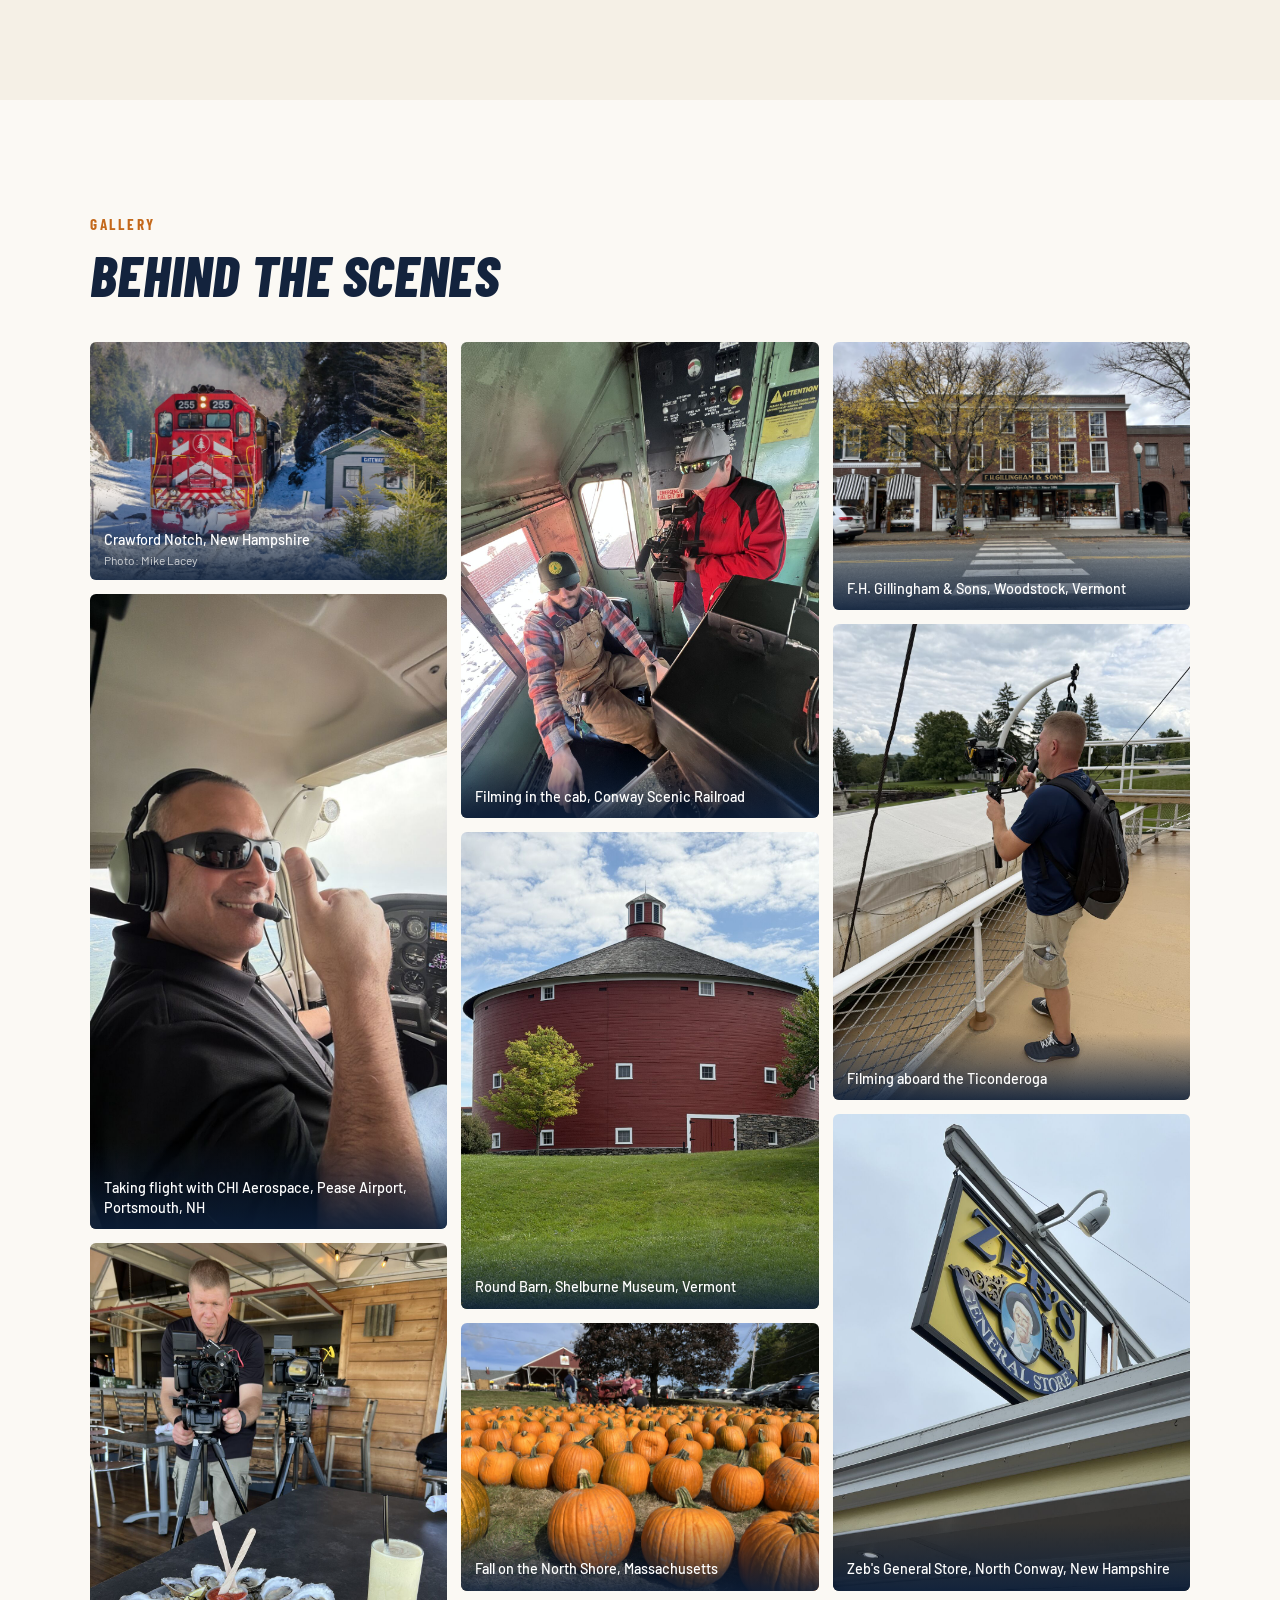
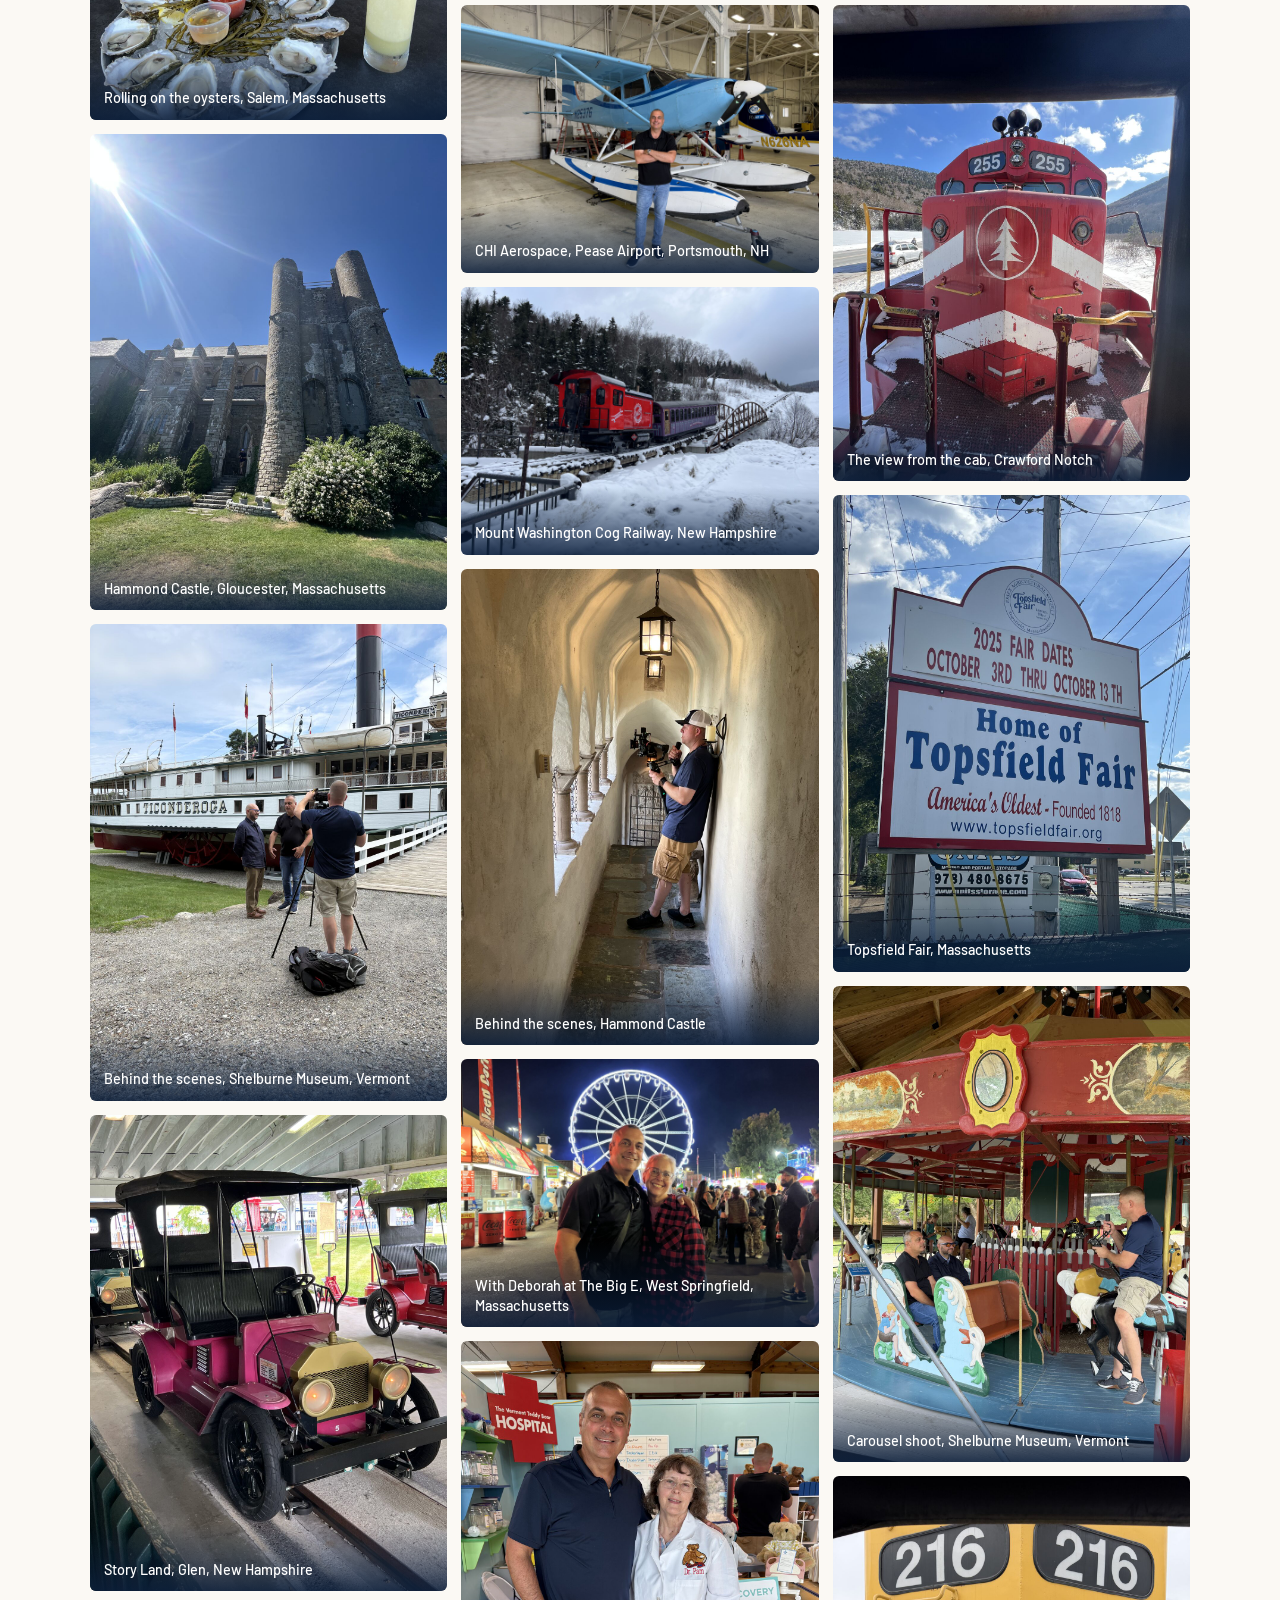
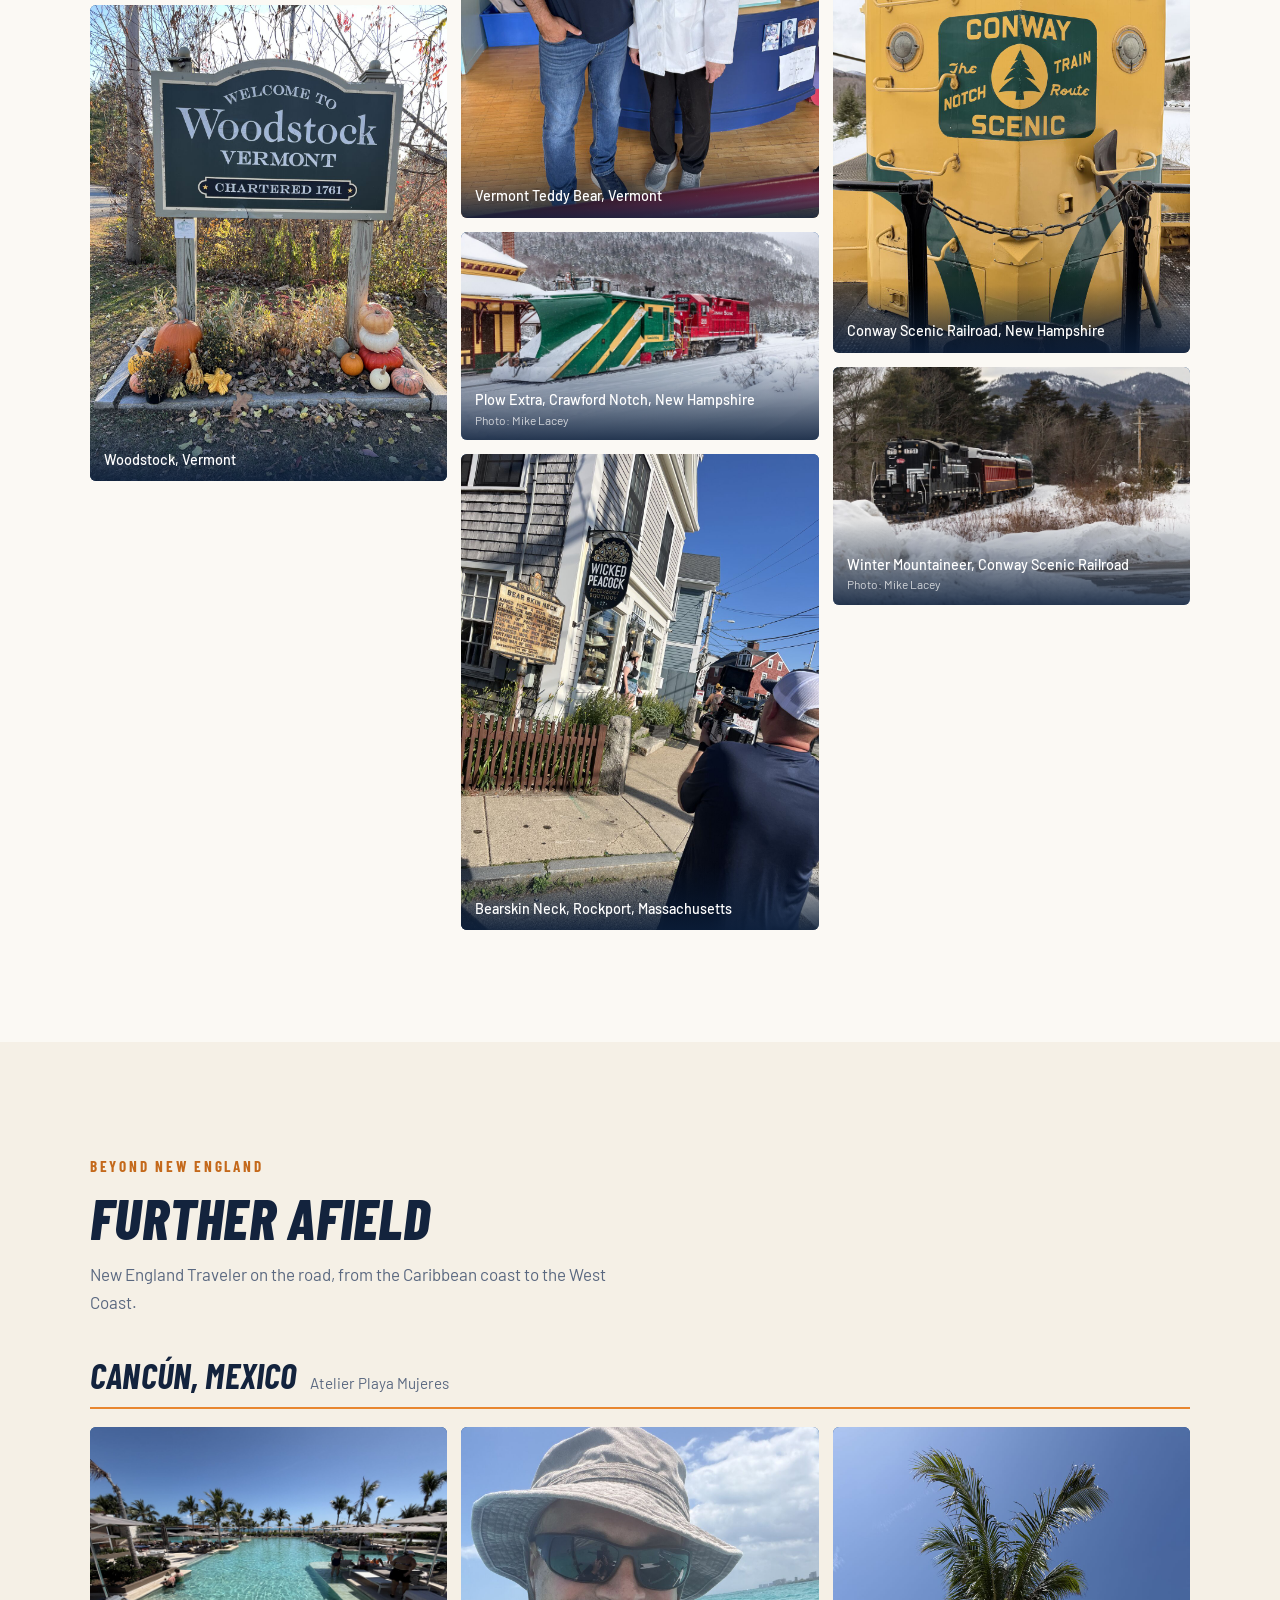
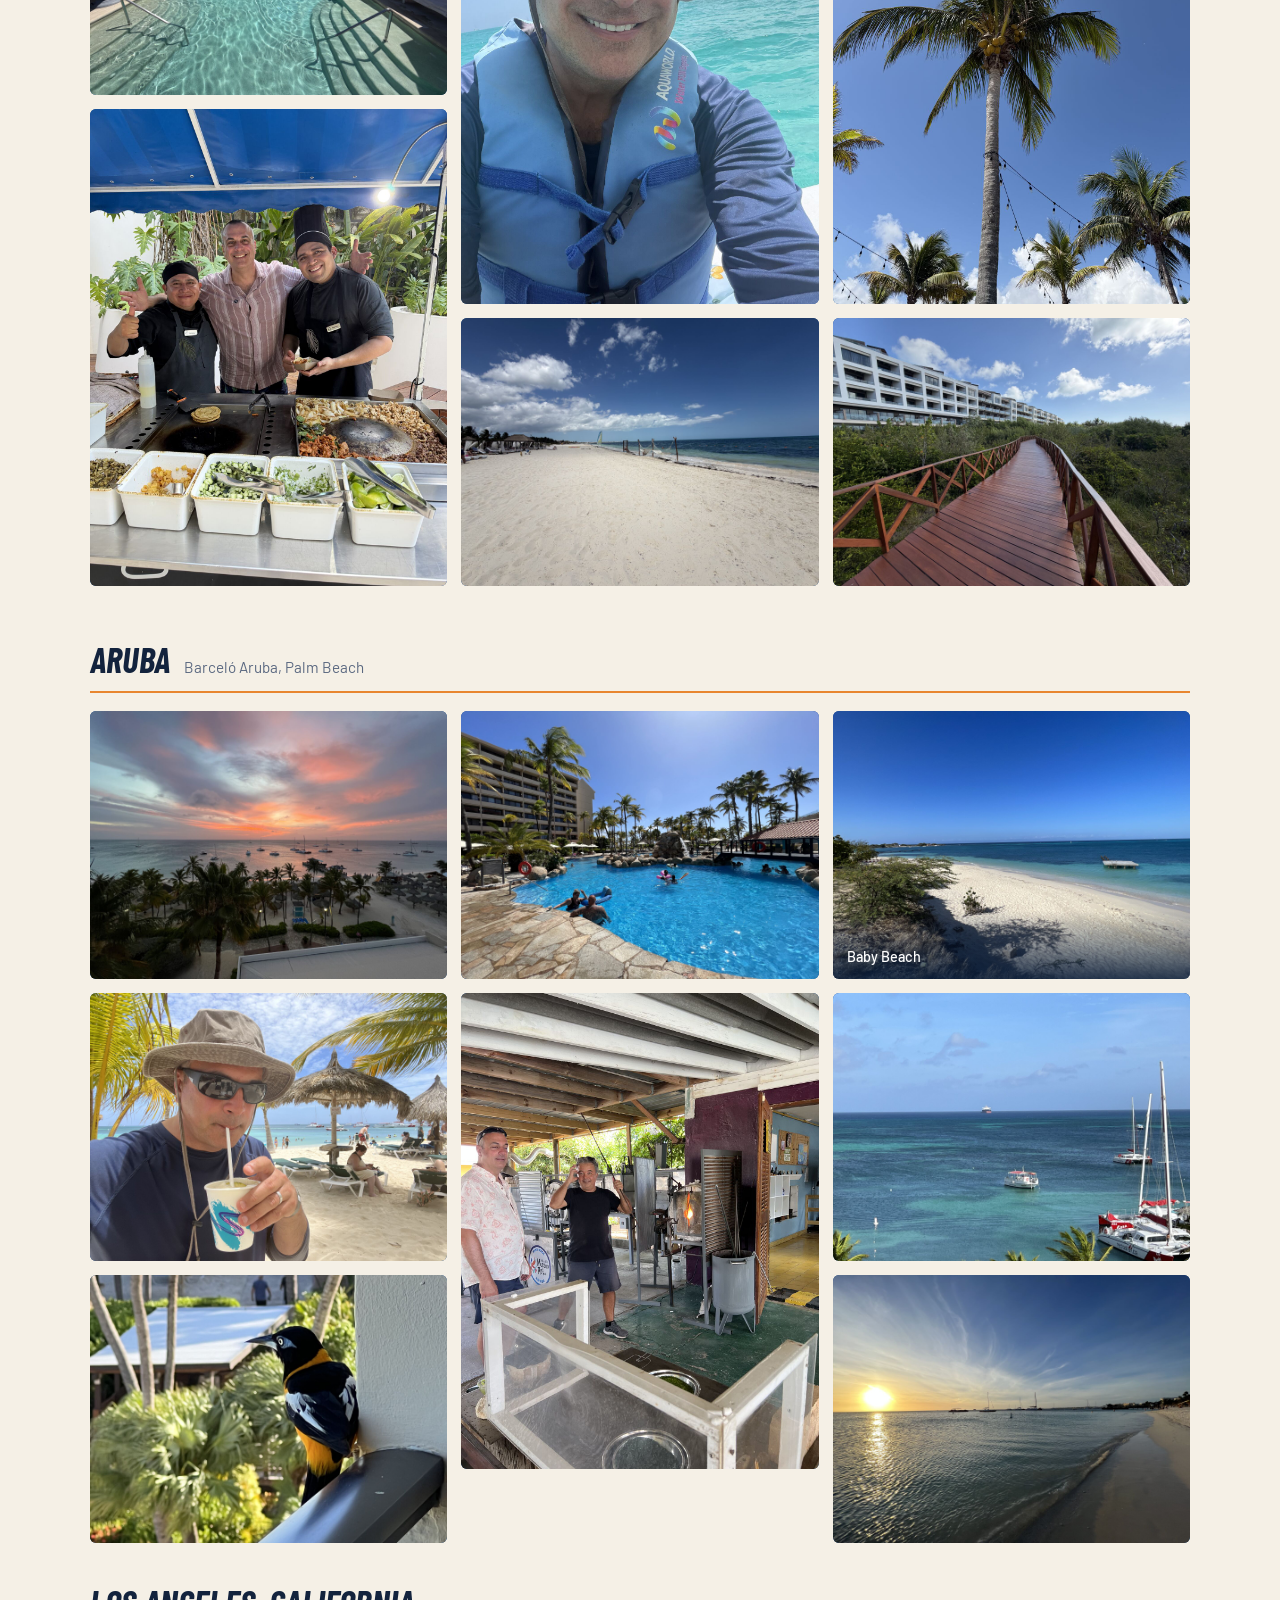
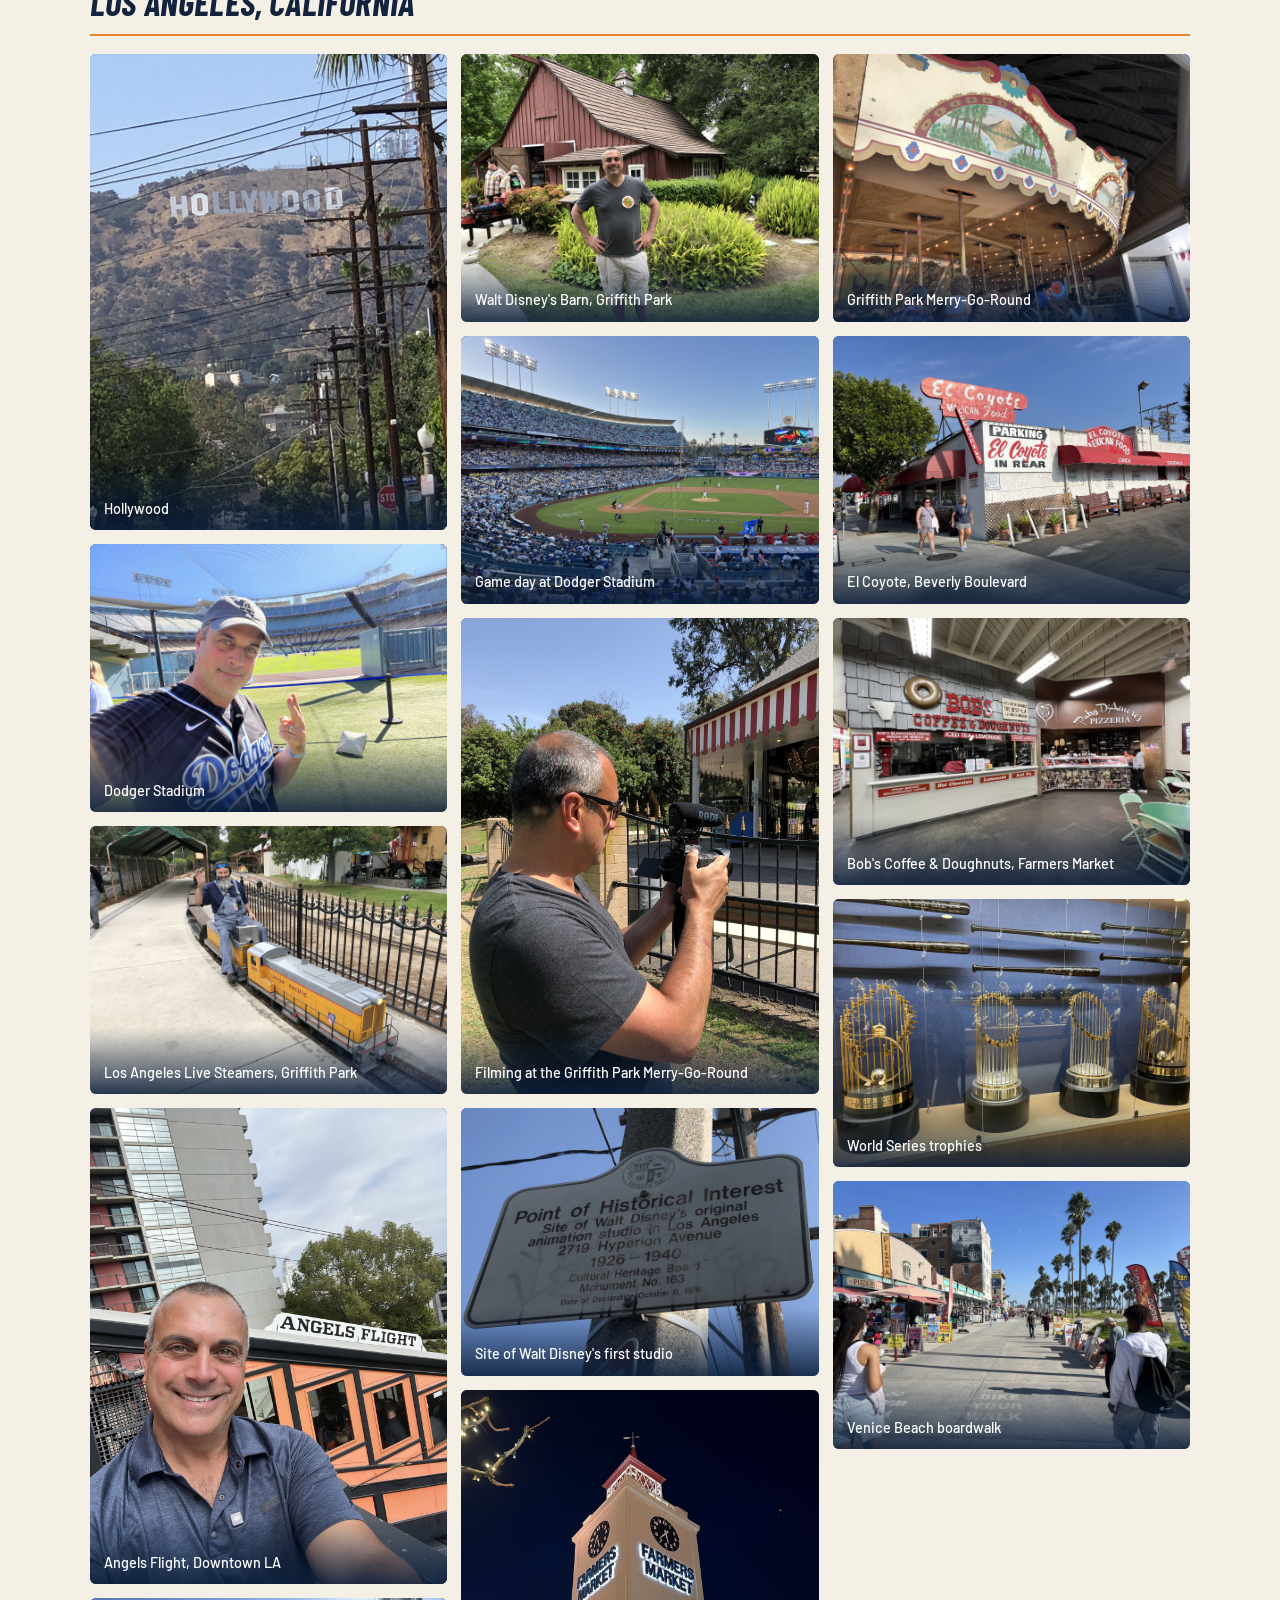
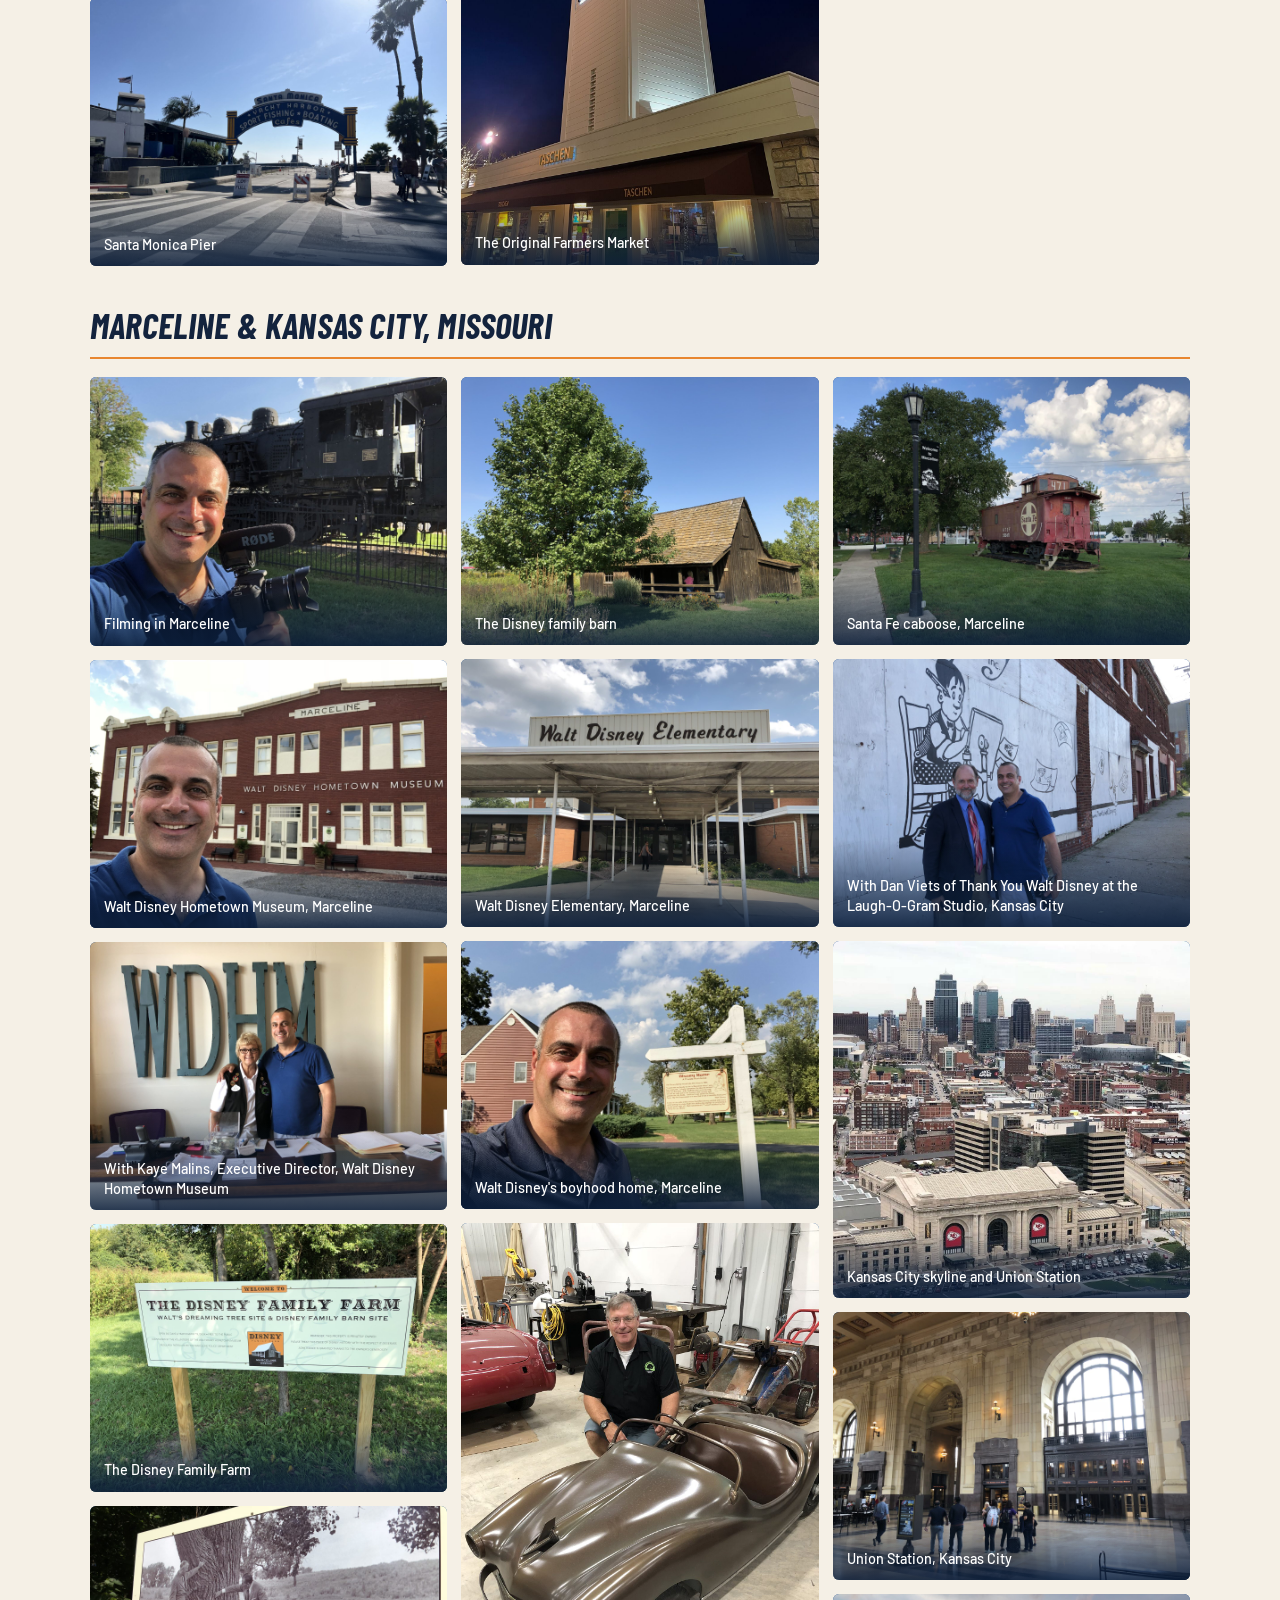
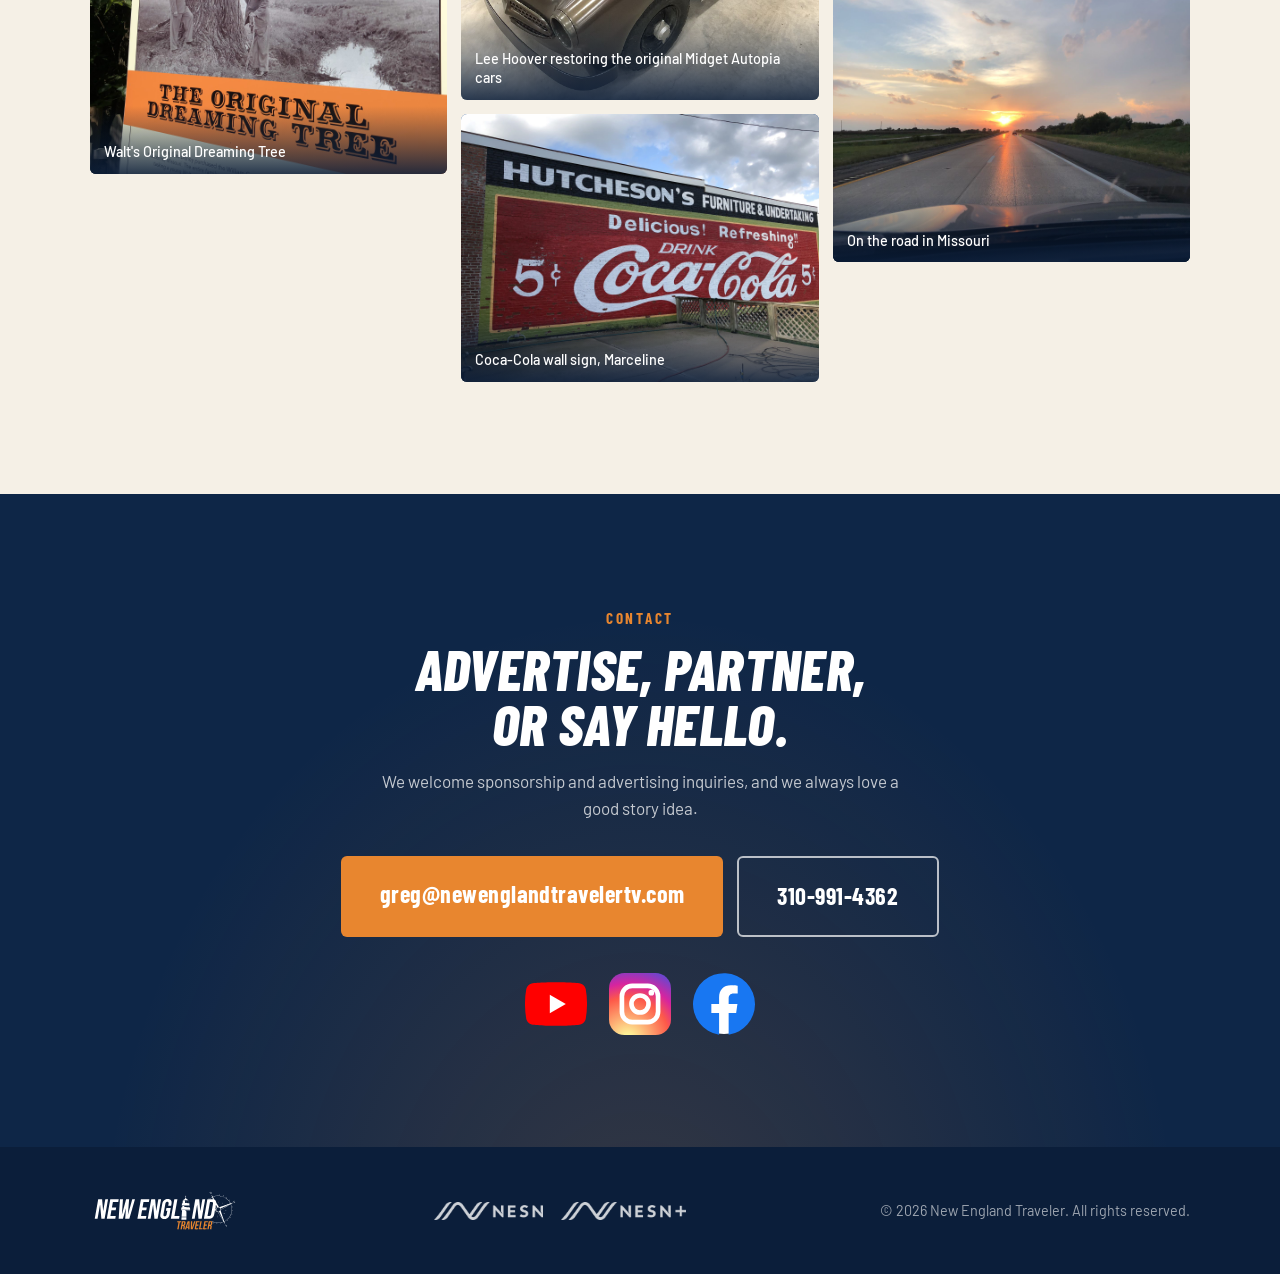
==== commit 258eb28b: "TV Schedule: December 2026 (NESN + NESN+), NEW tag support Co-authored-by: Perplexity <noreply@perpl" ====
--- a/index.html
+++ b/index.html
@@ -13,7 +13,7 @@
 <link rel="preconnect" href="https://fonts.googleapis.com">
 <link rel="preconnect" href="https://fonts.gstatic.com" crossorigin>
 <link href="https://fonts.googleapis.com/css2?family=Barlow+Condensed:ital,wght@0,600;0,700;1,700;1,800&family=Barlow:wght@400;500;600&display=swap" rel="stylesheet">
-<link rel="stylesheet" href="styles.css?v=20261104">
+<link rel="stylesheet" href="styles.css?v=20261125">
 </head>
 <body>
 <svg width="0" height="0" style="position:absolute" aria-hidden="true" focusable="false">
--- a/styles.css
+++ b/styles.css
@@ -364,3 +364,6 @@
   .nav__socials svg { width: 24px; height: 24px; }
 }
 @media (max-width: 720px) { .sched-hero { padding: 118px 0 40px; } }
+
+.sched-tag--new { background: #c8102e; margin-right: 6px; }
+.sched-next__title .sched-tag { vertical-align: middle; margin-top: 0; font-style: normal; }
